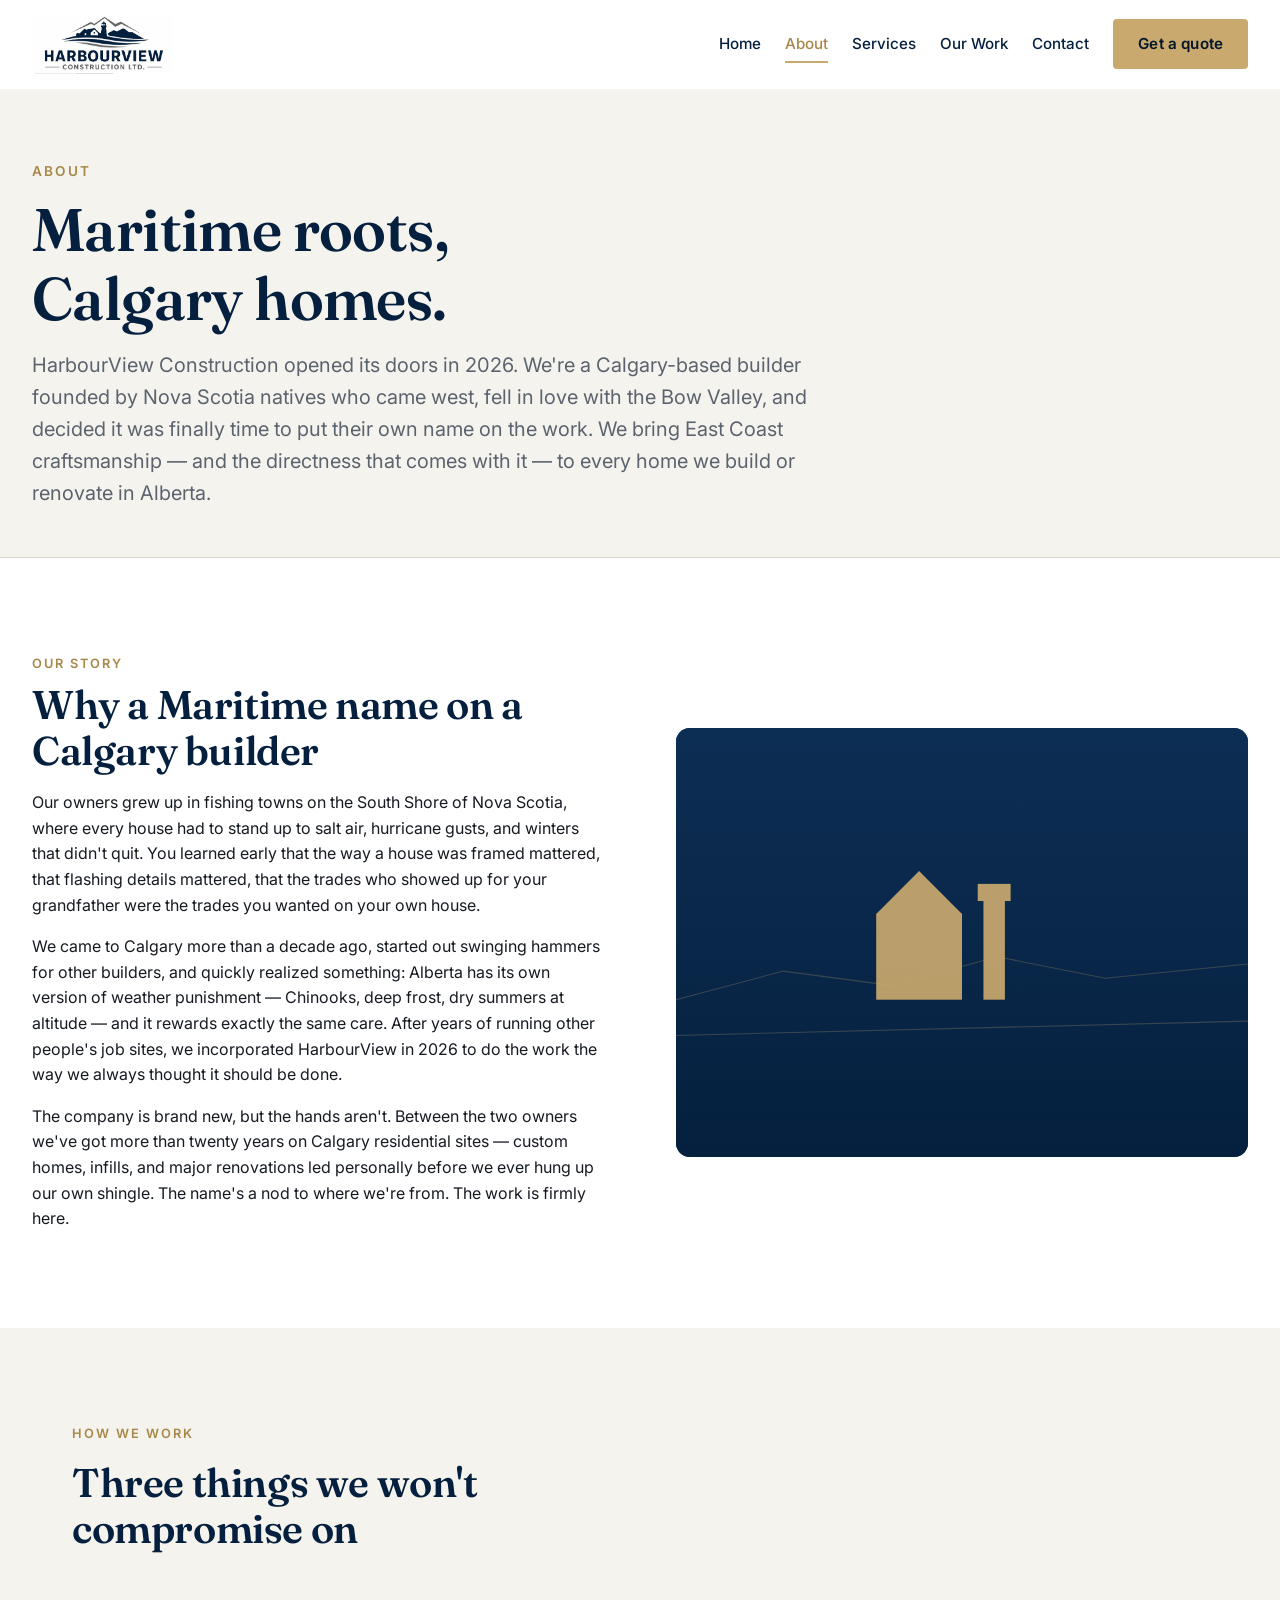
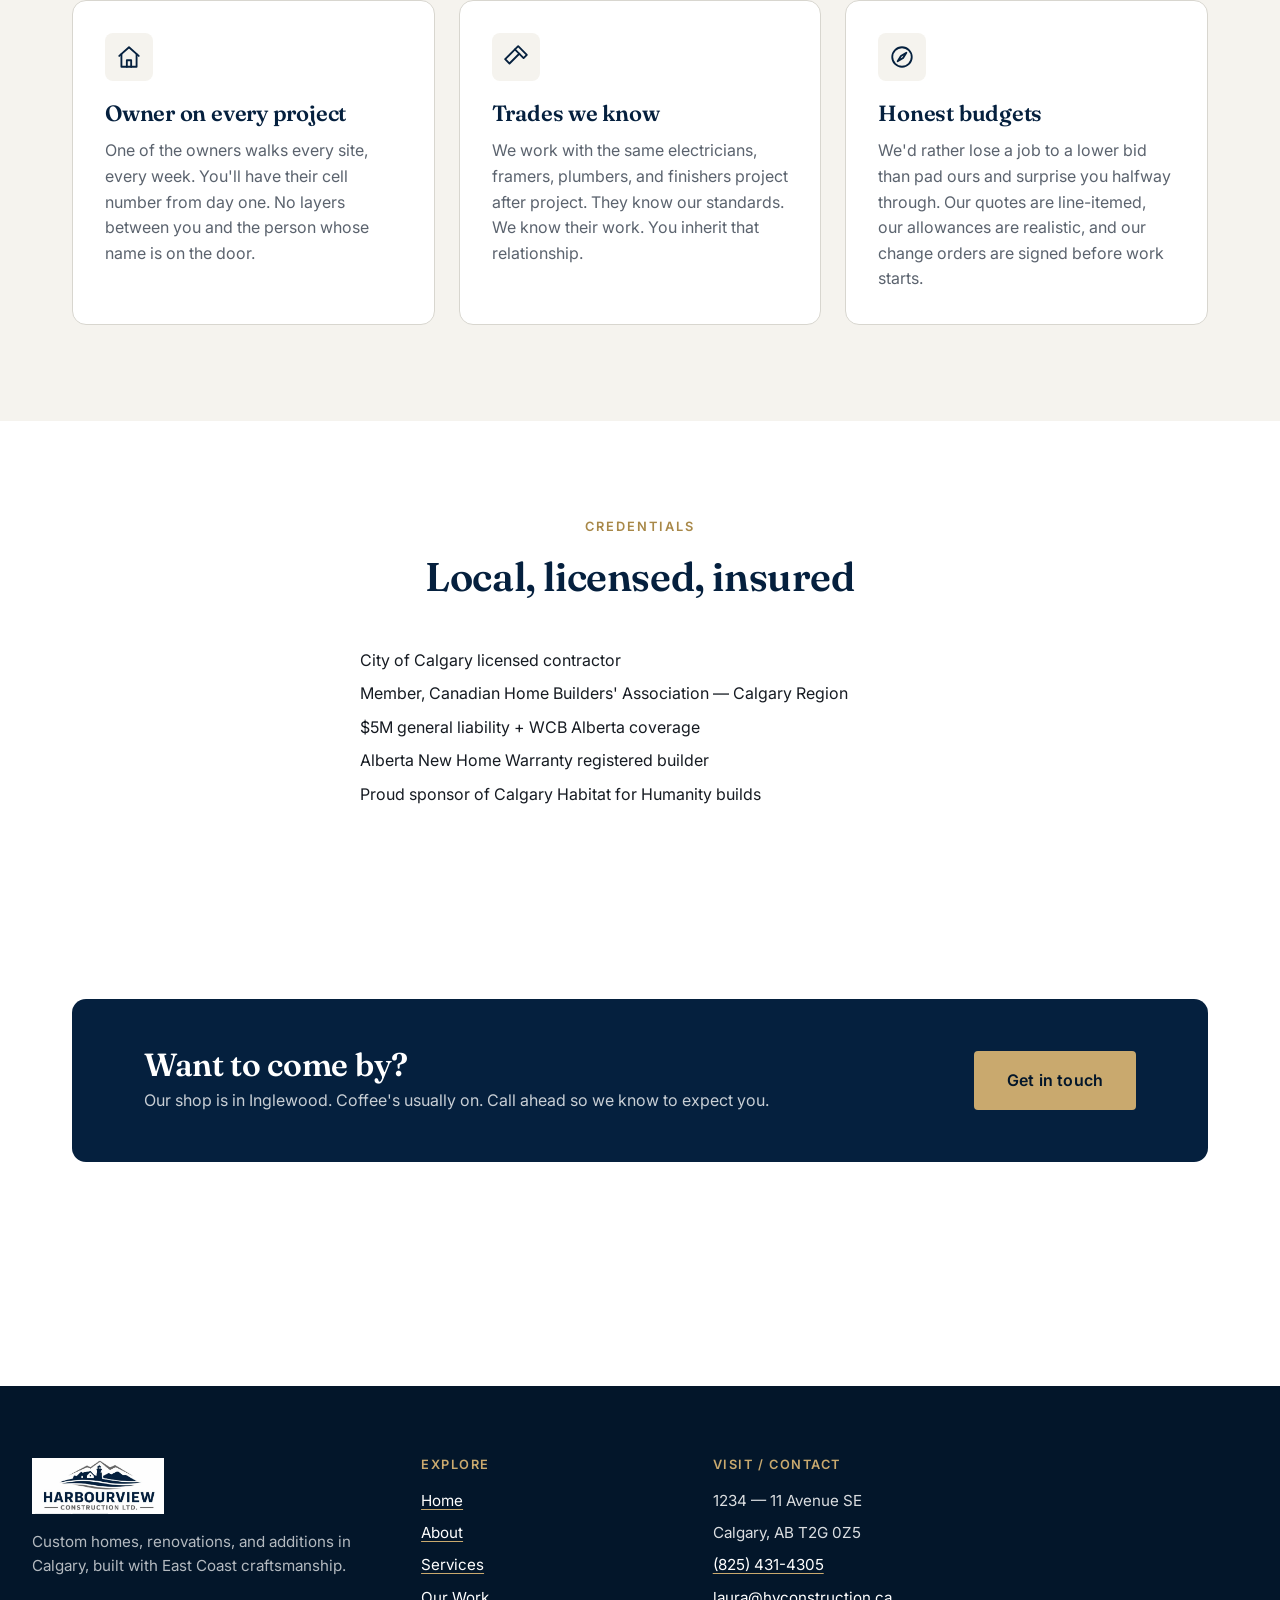
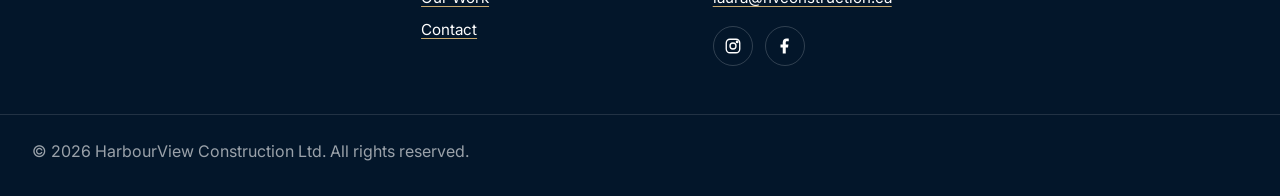
==== about/index.html @ de87aced "url fixes" ====
<!doctype html><html lang="en"><head><meta charset="UTF-8"><meta name="viewport" content="width=device-width,initial-scale=1"><title>About · HarbourView Construction</title><meta name="description" content="HarbourView Construction is a Calgary-based home builder founded by Nova Scotia natives. Maritime craftsmanship brought to Alberta homes."><meta name="theme-color" content="#05203e"><link rel="canonical" href="https://hvconstruction.ca/about/"><meta property="og:site_name" content="HarbourView Construction"><meta property="og:type" content="website"><meta property="og:title" content="About"><meta property="og:description" content="HarbourView Construction is a Calgary-based home builder founded by Nova Scotia natives. Maritime craftsmanship brought to Alberta homes."><meta property="og:url" content="https://hvconstruction.ca/about/"><meta property="og:image" content="https://hvconstruction.ca/assets/img/logo/logo.png"><meta property="og:locale" content="en_CA"><meta name="twitter:card" content="summary_large_image"><meta name="twitter:title" content="About"><meta name="twitter:description" content="HarbourView Construction is a Calgary-based home builder founded by Nova Scotia natives. Maritime craftsmanship brought to Alberta homes."><meta name="twitter:image" content="https://hvconstruction.ca/assets/img/logo/logo.png"><link rel="icon" type="image/png" href="../assets/img/logo/logo.png"><link rel="apple-touch-icon" href="../assets/img/logo/logo.png"><link rel="preconnect" href="https://fonts.googleapis.com"><link rel="preconnect" href="https://fonts.gstatic.com" crossorigin><link rel="preload" as="style" href="https://fonts.googleapis.com/css2?family=Fraunces:opsz,wght@9..144,400;9..144,500;9..144,600&family=Inter:wght@400;500;600;700&display=swap"><link rel="stylesheet" href="https://fonts.googleapis.com/css2?family=Fraunces:opsz,wght@9..144,400;9..144,500;9..144,600&family=Inter:wght@400;500;600;700&display=swap" media="print" onload='this.media="all"'><noscript><link rel="stylesheet" href="https://fonts.googleapis.com/css2?family=Fraunces:opsz,wght@9..144,400;9..144,500;9..144,600&family=Inter:wght@400;500;600;700&display=swap"></noscript><link rel="stylesheet" href="../assets/css/main.css"><script type="application/ld+json">{
    "@context": "https://schema.org",
    "@type": "GeneralContractor",
    "name": "HarbourView Construction Ltd.",
    "alternateName": "HarbourView Construction",
    "url": "https://hvconstruction.ca",
    "logo": "https://hvconstruction.ca/assets/img/logo/logo.png",
    "image": "https://hvconstruction.ca/assets/img/logo/logo.png",
    "description": "HarbourView Construction is a Calgary-based home builder and renovator, founded in 2026 by Nova Scotia natives with two decades on Alberta job sites. We bring Maritime craftsmanship and old-fashioned accountability to every project across Calgary and the surrounding area.",
    "telephone": "+18254314305",
    "email": "laura@hvconstruction.ca",
    "address": {
      "@type": "PostalAddress",
      "streetAddress": "1234 — 11 Avenue SE",
      "addressLocality": "Calgary",
      "addressRegion": "AB",
      "postalCode": "T2G 0Z5",
      "addressCountry": "CA"
    },
    "geo": {
      "@type": "GeoCoordinates",
      "latitude": 51.0398,
      "longitude": -114.0419
    },
    "areaServed": [{"@type": "City", "name": "Calgary"},{"@type": "City", "name": "Airdrie"},{"@type": "City", "name": "Cochrane"},{"@type": "City", "name": "Okotoks"},{"@type": "City", "name": "Chestermere"},{"@type": "City", "name": "Strathmore"},{"@type": "City", "name": "Foothills County"},{"@type": "City", "name": "Rocky View County"}],
    "openingHoursSpecification": [
      {"@type":"OpeningHoursSpecification","dayOfWeek":["Monday","Tuesday","Wednesday","Thursday","Friday"],"opens":"07:30","closes":"17:00"},
      {"@type":"OpeningHoursSpecification","dayOfWeek":"Saturday","opens":"09:00","closes":"14:00"}
    ],
    "sameAs": ["https://www.instagram.com/harbourviewyyc","https://www.facebook.com/harbourviewyyc"]
  }</script></head><body><a href="#main" class="skip-link">Skip to main content</a><header class="site-header" data-site-header><div class="site-header__inner"><a href="../index.html" class="brand" aria-label="HarbourView Construction home"><img src="../assets/img/logo/logo.png" alt="HarbourView Construction" class="brand__logo" width="922" height="393" decoding="async"></a><nav class="nav" aria-label="Primary"><ul class="nav__list"><li><a href="../index.html" class="nav__link">Home</a></li><li><a href="../about/index.html" class="nav__link is-active">About</a></li><li><a href="../services/index.html" class="nav__link">Services</a></li><li><a href="../our-work/index.html" class="nav__link">Our Work</a></li><li><a href="../contact/index.html" class="nav__link">Contact</a></li></ul><a href="../contact/index.html" class="btn btn--accent nav__cta">Get a quote</a></nav><button class="nav-toggle" type="button" aria-controls="mobile-nav" aria-expanded="false" aria-label="Open menu" data-nav-toggle><svg class="nav-toggle__open" viewBox="0 0 24 24" fill="none" stroke="currentColor" stroke-width="2" aria-hidden="true"><line x1="4" y1="7" x2="20" y2="7"/><line x1="4" y1="12" x2="20" y2="12"/><line x1="4" y1="17" x2="20" y2="17"/></svg> <svg class="nav-toggle__close" viewBox="0 0 24 24" fill="none" stroke="currentColor" stroke-width="2" aria-hidden="true"><line x1="6" y1="6" x2="18" y2="18"/><line x1="6" y1="18" x2="18" y2="6"/></svg></button></div></header><div id="mobile-nav" class="mobile-nav" aria-hidden="true" data-mobile-nav><div class="mobile-nav__header"><a href="../index.html" class="brand" aria-label="HarbourView Construction home"><img src="../assets/img/logo/logo.png" alt="HarbourView Construction" class="brand__logo"> </a><button class="mobile-nav__close" type="button" aria-label="Close menu" data-nav-close><svg viewBox="0 0 24 24" fill="none" stroke="currentColor" stroke-width="2" aria-hidden="true" style="width:22px;height:22px"><line x1="6" y1="6" x2="18" y2="18"/><line x1="6" y1="18" x2="18" y2="6"/></svg></button></div><ul class="mobile-nav__list"><li><a href="../index.html" class="mobile-nav__link">Home</a></li><li><a href="../about/index.html" class="mobile-nav__link is-active">About</a></li><li><a href="../services/index.html" class="mobile-nav__link">Services</a></li><li><a href="../our-work/index.html" class="mobile-nav__link">Our Work</a></li><li><a href="../contact/index.html" class="mobile-nav__link">Contact</a></li></ul><div class="mobile-nav__contact"><p style="margin-bottom:.5rem">Calgary, Alberta</p><p><a href="tel:+18254314305">(825) 431-4305</a></p><p><a href="mailto:laura@hvconstruction.ca">laura@hvconstruction.ca</a></p></div></div><main id="main"><section class="page-hero"><div class="page-hero__inner"><p class="page-hero__eyebrow">About</p><h1 class="page-hero__title">Maritime roots,<br>Calgary homes.</h1><p class="page-hero__lead lead">HarbourView Construction opened its doors in 2026. We're a Calgary-based builder founded by Nova Scotia natives who came west, fell in love with the Bow Valley, and decided it was finally time to put their own name on the work. We bring East Coast craftsmanship — and the directness that comes with it — to every home we build or renovate in Alberta.</p></div></section><section class="section"><div class="container container--wide"><div class="two-col"><div><p class="section-header__eyebrow" style="margin-bottom:.5rem">Our story</p><h2>Why a Maritime name on a Calgary builder</h2><p>Our owners grew up in fishing towns on the South Shore of Nova Scotia, where every house had to stand up to salt air, hurricane gusts, and winters that didn't quit. You learned early that the way a house was framed mattered, that flashing details mattered, that the trades who showed up for your grandfather were the trades you wanted on your own house.</p><p>We came to Calgary more than a decade ago, started out swinging hammers for other builders, and quickly realized something: Alberta has its own version of weather punishment — Chinooks, deep frost, dry summers at altitude — and it rewards exactly the same care. After years of running other people's job sites, we incorporated HarbourView in 2026 to do the work the way we always thought it should be done.</p><p>The company is brand new, but the hands aren't. Between the two owners we've got more than twenty years on Calgary residential sites — custom homes, infills, and major renovations led personally before we ever hung up our own shingle. The name's a nod to where we're from. The work is firmly here.</p></div><div class="two-col__media" aria-hidden="true"><svg viewBox="0 0 800 600" xmlns="http://www.w3.org/2000/svg" preserveAspectRatio="xMidYMid slice" style="width:100%;height:100%"><defs><linearGradient id="aboutGrad" x1="0" y1="0" x2="0" y2="1"><stop offset="0%" stop-color="#0d2e54"/><stop offset="100%" stop-color="#05203e"/></linearGradient></defs><rect width="800" height="600" fill="url(#aboutGrad)"/><g opacity="0.25" stroke="#c9a96e" fill="none" stroke-width="1.5"><path d="M0 380 L150 340 L300 360 L450 320 L600 350 L800 330"/><path d="M0 430 L800 410"/></g><g fill="#c9a96e" opacity="0.92"><rect x="280" y="260" width="120" height="120"/><polygon points="280,260 340,200 400,260"/><rect x="430" y="240" width="30" height="140"/><rect x="422" y="218" width="46" height="24"/></g></svg></div></div></div></section><section class="section section--sand"><div class="container"><header class="section-header"><p class="section-header__eyebrow">How we work</p><h2 class="section-header__title">Three things we won't compromise on</h2></header><div class="card-grid"><article class="service-tile"><div class="service-tile__icon"><svg viewBox="0 0 24 24" fill="none" stroke="currentColor" stroke-width="1.7" stroke-linecap="round" stroke-linejoin="round" aria-hidden="true"><path d="M3 11l9-8 9 8"/><path d="M5 9.5V21h14V9.5"/><path d="M10 21v-6h4v6"/></svg></div><h3 class="service-tile__title">Owner on every project</h3><p class="service-tile__summary">One of the owners walks every site, every week. You'll have their cell number from day one. No layers between you and the person whose name is on the door.</p></article><article class="service-tile"><div class="service-tile__icon"><svg viewBox="0 0 24 24" fill="none" stroke="currentColor" stroke-width="1.7" stroke-linecap="round" stroke-linejoin="round" aria-hidden="true"><path d="M14 2l8 8-3 3-8-8z"/><path d="M11 5l-9 9 4 4 9-9"/></svg></div><h3 class="service-tile__title">Trades we know</h3><p class="service-tile__summary">We work with the same electricians, framers, plumbers, and finishers project after project. They know our standards. We know their work. You inherit that relationship.</p></article><article class="service-tile"><div class="service-tile__icon"><svg viewBox="0 0 24 24" fill="none" stroke="currentColor" stroke-width="1.7" stroke-linecap="round" stroke-linejoin="round" aria-hidden="true"><circle cx="12" cy="12" r="9"/><polygon points="16,8 13,13 8,16 11,11"/></svg></div><h3 class="service-tile__title">Honest budgets</h3><p class="service-tile__summary">We'd rather lose a job to a lower bid than pad ours and surprise you halfway through. Our quotes are line-itemed, our allowances are realistic, and our change orders are signed before work starts.</p></article></div></div></section><section class="section"><div class="container container--narrow"><header class="section-header section-header--center"><p class="section-header__eyebrow">Credentials</p><h2 class="section-header__title">Local, licensed, insured</h2></header><ul class="footer-col__list" style="max-width:56ch;margin-inline:auto"><li>City of Calgary licensed contractor</li><li>Member, Canadian Home Builders' Association — Calgary Region</li><li>$5M general liability + WCB Alberta coverage</li><li>Alberta New Home Warranty registered builder</li><li>Proud sponsor of Calgary Habitat for Humanity builds</li></ul></div></section><section class="section"><div class="container"><div class="cta-strip"><div><h2>Want to come by?</h2><p>Our shop is in Inglewood. Coffee's usually on. Call ahead so we know to expect you.</p></div><a href="../contact/index.html" class="btn btn--accent btn--lg">Get in touch</a></div></div></section></main><footer class="site-footer" role="contentinfo"><div class="footer-grid"><div class="footer-col footer-brand"><img src="../assets/img/logo/logo.png" alt="HarbourView Construction" class="footer-brand__logo" width="132" height="56" loading="lazy"><p>Custom homes, renovations, and additions in Calgary, built with East Coast craftsmanship.</p></div><div class="footer-col"><h2 class="footer-col__title">Explore</h2><ul class="footer-col__list"><li><a href="../index.html">Home</a></li><li><a href="../about/index.html">About</a></li><li><a href="../services/index.html">Services</a></li><li><a href="../our-work/index.html">Our Work</a></li><li><a href="../contact/index.html">Contact</a></li></ul></div><div class="footer-col"><h2 class="footer-col__title">Visit / Contact</h2><ul class="footer-col__list"><li>1234 — 11 Avenue SE</li><li>Calgary, AB T2G 0Z5</li><li><a href="tel:+18254314305">(825) 431-4305</a></li><li><a href="mailto:laura@hvconstruction.ca">laura@hvconstruction.ca</a></li></ul><ul class="social-links" style="margin-top:1rem" aria-label="Social media"><li><a href="https://www.instagram.com/harbourviewyyc" aria-label="Instagram" rel="noopener" target="_blank"><svg viewBox="0 0 24 24" fill="none" stroke="currentColor" stroke-width="1.8" aria-hidden="true"><rect x="3" y="3" width="18" height="18" rx="5"/><circle cx="12" cy="12" r="4"/><circle cx="17.5" cy="6.5" r="1" fill="currentColor"/></svg></a></li><li><a href="https://www.facebook.com/harbourviewyyc" aria-label="Facebook" rel="noopener" target="_blank"><svg viewBox="0 0 24 24" fill="currentColor" aria-hidden="true"><path d="M13 22v-8h3l.5-4H13V7.5c0-1.1.4-1.7 1.7-1.7H17V2.2c-.4-.1-1.6-.2-3-.2-3 0-5 1.8-5 5.2V10H6v4h3v8h4z"/></svg></a></li></ul></div></div><div class="footer-meta"><p>© 2026 HarbourView Construction Ltd. All rights reserved.</p></div></footer><script src="../assets/js/site.js" defer="defer"></script></body></html>
---- assets/css/main.css ----
﻿*,*::before,*::after{box-sizing:border-box}*{margin:0}html{text-size-adjust:100%;-webkit-font-smoothing:antialiased;scroll-behavior:smooth}@media(prefers-reduced-motion: reduce){html{scroll-behavior:auto}}body{min-height:100vh;line-height:1.6;font-family:"Inter",-apple-system,BlinkMacSystemFont,"Segoe UI",Roboto,sans-serif;font-weight:400;font-size:1rem;color:#161b22;background:#fff;text-rendering:optimizeLegibility}img,picture,video,canvas,svg{display:block;max-width:100%;height:auto}input,button,textarea,select{font:inherit;color:inherit}p,h1,h2,h3,h4,h5,h6{overflow-wrap:break-word}#root,#__next{isolation:isolate}h1,h2,h3,h4{font-family:"Fraunces","Playfair Display",Georgia,serif;font-weight:600;line-height:1.15;letter-spacing:-0.01em;color:#05203e}h1{font-size:clamp(2rem,24px + 2.5vw,3.5rem)}h2{font-size:clamp(1.625rem,21.3333333333px + 1.4583333333vw,2.5rem)}h3{font-size:clamp(1.25rem,18px + 0.625vw,1.625rem)}h4{font-size:clamp(1.125rem,17.3333333333px + 0.2083333333vw,1.25rem);font-family:"Inter",-apple-system,BlinkMacSystemFont,"Segoe UI",Roboto,sans-serif;font-weight:600}p{font-size:1rem}.lead{font-size:clamp(1.0625rem,16px + 0.3125vw,1.25rem);color:#5b636e}a{color:#05203e;text-decoration:underline;text-decoration-color:#c9a96e;text-underline-offset:3px;text-decoration-thickness:1px;transition:color 150ms cubic-bezier(0.16, 1, 0.3, 1)}a:hover{color:#a88848}a:focus-visible{outline:2px solid #c9a96e;outline-offset:2px;border-radius:2px}::selection{background:#c9a96e;color:#03162a}.skip-link{position:absolute;top:-40px;left:1rem;background:rgba(0,0,0,0);color:#fff;padding:.5rem 1rem;text-decoration:none;border-radius:4px;z-index:1100;transition:top 150ms cubic-bezier(0.16, 1, 0.3, 1)}.skip-link:focus{top:.5rem}.site-header{position:sticky;top:0;z-index:100;background:hsla(0,0%,100%,.92);backdrop-filter:saturate(140%) blur(8px);-webkit-backdrop-filter:saturate(140%) blur(8px);border-bottom:1px solid rgba(0,0,0,0);transition:border-color 240ms cubic-bezier(0.16, 1, 0.3, 1),box-shadow 240ms cubic-bezier(0.16, 1, 0.3, 1)}.site-header.is-scrolled{border-bottom-color:#d8d6cf;box-shadow:0 1px 2px rgba(0,0,0,.06),0 1px 3px rgba(0,0,0,.04)}.site-header__inner{width:100%;max-width:1440px;margin-inline:auto;padding-inline:1rem}@media(min-width: 768px){.site-header__inner{padding-inline:1.5rem}}@media(min-width: 1024px){.site-header__inner{padding-inline:2rem}}.site-header__inner{display:flex;align-items:center;justify-content:space-between;gap:1.5rem;min-height:72px;padding-block:.75rem}@media(min-width: 768px){.site-header__inner{min-height:88px}}.brand{display:inline-flex;align-items:center;text-decoration:none;color:#05203e}.brand__logo{height:48px;width:auto}@media(min-width: 768px){.brand__logo{height:60px}}.brand:hover{color:#05203e}.brand:focus-visible{outline:2px solid #c9a96e;outline-offset:2px;border-radius:4px}.nav{display:contents}@media(min-width: 1024px){.nav{display:inline-flex;align-items:center;gap:1.5rem}}.nav__list{display:none;list-style:none;padding:0;margin:0;gap:1.5rem}@media(min-width: 1024px){.nav__list{display:flex}}.nav__link{position:relative;font-size:.95rem;font-weight:500;color:#05203e;text-decoration:none;padding-block:.5rem;transition:color 150ms cubic-bezier(0.16, 1, 0.3, 1)}.nav__link::after{content:"";position:absolute;left:0;right:0;bottom:-2px;height:2px;background:#c9a96e;transform:scaleX(0);transform-origin:left;transition:transform 240ms cubic-bezier(0.16, 1, 0.3, 1)}.nav__link:hover,.nav__link.is-active{color:#a88848}.nav__link:hover::after,.nav__link.is-active::after{transform:scaleX(1)}.nav__cta{display:none}@media(min-width: 1024px){.nav__cta{display:inline-flex}}.nav-toggle{display:inline-flex;align-items:center;justify-content:center;width:44px;height:44px;background:rgba(0,0,0,0);border:1px solid #d8d6cf;border-radius:4px;cursor:pointer;color:#05203e}.nav-toggle:focus-visible{outline:2px solid #c9a96e;outline-offset:2px}@media(min-width: 1024px){.nav-toggle{display:none}}.nav-toggle svg{width:22px;height:22px}.nav-toggle__open{display:block}.nav-toggle__close{display:none}.nav-toggle[aria-expanded=true] .nav-toggle__open{display:none}.nav-toggle[aria-expanded=true] .nav-toggle__close{display:block}.mobile-nav{position:fixed;inset:0;z-index:500;background:#05203e;color:#fff;padding:3rem 1.5rem 2rem;display:flex;flex-direction:column;gap:2rem;transform:translateX(100%);transition:transform 240ms cubic-bezier(0.7, 0, 0.3, 1);overflow-y:auto}.mobile-nav.is-open{transform:translateX(0)}@media(min-width: 1024px){.mobile-nav{display:none}}.mobile-nav__header{display:flex;justify-content:space-between;align-items:center}.mobile-nav__close{background:rgba(0,0,0,0);border:1px solid hsla(0,0%,100%,.3);color:#fff;width:44px;height:44px;border-radius:4px;cursor:pointer;display:inline-flex;align-items:center;justify-content:center}.mobile-nav__close:focus-visible{outline:2px solid #c9a96e;outline-offset:2px}.mobile-nav__list{list-style:none;padding:0;margin:0;display:flex;flex-direction:column;gap:1rem}.mobile-nav__link{display:block;font-family:"Fraunces","Playfair Display",Georgia,serif;font-size:1.75rem;font-weight:600;color:#fff;text-decoration:none;padding-block:.5rem;border-bottom:1px solid hsla(0,0%,100%,.12)}.mobile-nav__link:hover,.mobile-nav__link.is-active{color:#c9a96e}.mobile-nav__link:focus-visible{outline:2px solid #c9a96e;outline-offset:2px;border-radius:4px}.mobile-nav__contact{margin-top:auto;padding-top:1.5rem;border-top:1px solid hsla(0,0%,100%,.16);color:hsla(0,0%,100%,.85);font-size:.95rem}.mobile-nav__contact a{color:#fff}body.is-nav-open{overflow:hidden}.site-footer{background:#03162a;color:hsla(0,0%,100%,.86);padding-block:4.5rem 2rem;margin-top:8rem}.site-footer a{color:#fff;text-decoration-color:#c9a96e}.site-footer a:hover{color:#c9a96e}.footer-grid{width:100%;max-width:1440px;margin-inline:auto;padding-inline:1rem}@media(min-width: 768px){.footer-grid{padding-inline:1.5rem}}@media(min-width: 1024px){.footer-grid{padding-inline:2rem}}.footer-grid{display:grid;gap:3rem}@media(min-width: 768px){.footer-grid{grid-template-columns:1.4fr 1fr 1fr 1fr}}.footer-col__title{font-family:"Inter",-apple-system,BlinkMacSystemFont,"Segoe UI",Roboto,sans-serif;font-size:.8rem;font-weight:600;text-transform:uppercase;letter-spacing:.12em;color:#c9a96e;margin-bottom:1rem}.footer-col__list{list-style:none;padding:0;margin:0;display:flex;flex-direction:column;gap:.5rem}.footer-col p,.footer-col li{font-size:.95rem}.footer-brand__logo{height:56px;margin-bottom:1rem}.footer-brand p{color:hsla(0,0%,100%,.7);max-width:32ch}.footer-meta{width:100%;max-width:1440px;margin-inline:auto;padding-inline:1rem}@media(min-width: 768px){.footer-meta{padding-inline:1.5rem}}@media(min-width: 1024px){.footer-meta{padding-inline:2rem}}.footer-meta{margin-top:3rem;padding-top:1.5rem;border-top:1px solid hsla(0,0%,100%,.12);display:flex;flex-direction:column;gap:.75rem;font-size:.85rem;color:hsla(0,0%,100%,.6)}@media(min-width: 768px){.footer-meta{flex-direction:row;justify-content:space-between}}.social-links{display:flex;gap:.75rem;list-style:none;padding:0;margin:0}.social-links a{display:inline-flex;align-items:center;justify-content:center;width:40px;height:40px;border:1px solid hsla(0,0%,100%,.18);border-radius:50%;text-decoration:none;transition:all 150ms cubic-bezier(0.16, 1, 0.3, 1)}.social-links a:hover{background:#c9a96e;border-color:#c9a96e;color:#03162a}.social-links svg{width:18px;height:18px}.btn{display:inline-flex;align-items:center;justify-content:center;gap:.5rem;padding:.75rem 1.5rem;font-family:"Inter",-apple-system,BlinkMacSystemFont,"Segoe UI",Roboto,sans-serif;font-size:.95rem;font-weight:600;letter-spacing:.01em;text-decoration:none;border:1px solid rgba(0,0,0,0);border-radius:4px;cursor:pointer;transition:all 150ms cubic-bezier(0.16, 1, 0.3, 1);white-space:nowrap}.btn:focus-visible{outline:2px solid #c9a96e;outline-offset:2px}.btn--primary{background:#05203e;color:#fff}.btn--primary:hover{background:#0d2e54;color:#fff}.btn--accent{background:#c9a96e;color:#03162a}.btn--accent:hover{background:#a88848;color:#fff}.btn--outline{background:rgba(0,0,0,0);color:#05203e;border-color:#05203e}.btn--outline:hover{background:#05203e;color:#fff}.btn--ghost{background:rgba(0,0,0,0);color:#05203e}.btn--ghost:hover{color:#a88848}.btn--lg{padding:1rem 2rem;font-size:1rem}.btn svg{width:16px;height:16px;transition:transform 150ms cubic-bezier(0.16, 1, 0.3, 1)}.btn:hover svg.icon-arrow{transform:translateX(2px)}.section{padding-block:4.5rem}@media(min-width: 768px){.section{padding-block:6rem}}.section--tight{padding-block:3rem}.section--sand{background:#f5f3ee}.section--navy{background:#05203e;color:hsla(0,0%,100%,.92)}.section--navy h1,.section--navy h2,.section--navy h3,.section--navy h4{color:#fff}.section--navy a{color:#fff;text-decoration-color:#c9a96e}.section--navy a:hover{color:#c9a96e}.container{width:100%;max-width:1200px;margin-inline:auto;padding-inline:1rem}@media(min-width: 768px){.container{padding-inline:1.5rem}}@media(min-width: 1024px){.container{padding-inline:2rem}}.container--wide{width:100%;max-width:1440px;margin-inline:auto;padding-inline:1rem}@media(min-width: 768px){.container--wide{padding-inline:1.5rem}}@media(min-width: 1024px){.container--wide{padding-inline:2rem}}.container--narrow{width:100%;max-width:760px;margin-inline:auto;padding-inline:1rem}@media(min-width: 768px){.container--narrow{padding-inline:1.5rem}}@media(min-width: 1024px){.container--narrow{padding-inline:2rem}}.section-header{display:flex;flex-direction:column;gap:1rem;max-width:64ch;margin-bottom:3rem}.section-header__eyebrow{font-family:"Inter",-apple-system,BlinkMacSystemFont,"Segoe UI",Roboto,sans-serif;font-size:.8rem;font-weight:600;text-transform:uppercase;letter-spacing:.16em;color:#a88848}.section-header__title{margin:0}.section-header__lead{color:#5b636e}.section-header--center{margin-inline:auto;text-align:center;align-items:center}.card{display:flex;flex-direction:column;background:#fff;border:1px solid #d8d6cf;border-radius:14px;overflow:hidden;transition:transform 240ms cubic-bezier(0.16, 1, 0.3, 1),box-shadow 240ms cubic-bezier(0.16, 1, 0.3, 1),border-color 240ms cubic-bezier(0.16, 1, 0.3, 1)}.card:hover{transform:translateY(-2px);box-shadow:0 4px 12px rgba(0,0,0,.08),0 2px 4px rgba(0,0,0,.04);border-color:#c9a96e}.card__media{aspect-ratio:4/3;background:#ebe7dd;overflow:hidden}.card__media img,.card__media svg{width:100%;height:100%;object-fit:cover}.card__body{padding:1.5rem;display:flex;flex-direction:column;gap:.5rem;flex:1}.card__eyebrow{font-size:.75rem;text-transform:uppercase;letter-spacing:.14em;color:#a88848;font-weight:600}.card__title{font-family:"Fraunces","Playfair Display",Georgia,serif;font-size:1.25rem;margin:0}.card__meta{color:#5b636e;font-size:.875rem}.card__summary{color:#5b636e;font-size:.95rem;margin-top:.5rem}.card__cta{margin-top:auto;padding-top:1rem;font-weight:600;color:#05203e;text-decoration:none;display:inline-flex;align-items:center;gap:.25rem}.card__cta::after{content:"→";transition:transform 150ms cubic-bezier(0.16, 1, 0.3, 1)}.card:hover .card__cta::after{transform:translateX(3px)}.card-grid{display:grid;gap:1.5rem;grid-template-columns:1fr}@media(min-width: 768px){.card-grid{grid-template-columns:repeat(2, 1fr)}}@media(min-width: 1024px){.card-grid{grid-template-columns:repeat(3, 1fr)}}.service-tile{background:#fff;border:1px solid #d8d6cf;border-radius:14px;padding:2rem;display:flex;flex-direction:column;gap:.75rem;transition:border-color 240ms cubic-bezier(0.16, 1, 0.3, 1),transform 240ms cubic-bezier(0.16, 1, 0.3, 1)}.service-tile:hover{border-color:#c9a96e;transform:translateY(-2px)}.service-tile__icon{width:48px;height:48px;display:inline-flex;align-items:center;justify-content:center;background:#f5f3ee;color:#05203e;border-radius:8px;margin-bottom:.5rem}.service-tile__icon svg{width:26px;height:26px}.service-tile__title{font-family:"Fraunces","Playfair Display",Georgia,serif;font-size:1.375rem}.service-tile__summary{color:#5b636e}.service-tile__list{list-style:none;padding:0;margin-top:.75rem;display:flex;flex-direction:column;gap:.25rem;font-size:.95rem}.service-tile__list li{padding-left:1rem;position:relative}.service-tile__list li::before{content:"";position:absolute;left:0;top:.6em;width:6px;height:6px;background:#c9a96e;border-radius:50%}.quote__text{font-family:"Fraunces","Playfair Display",Georgia,serif;font-size:clamp(1.125rem,16px + 0.625vw,1.5rem);line-height:1.4;color:#05203e}.quote__author{margin-top:1rem;font-size:.9rem;color:#5b636e}.quote__author strong{color:#05203e;font-weight:600}.filters{display:flex;flex-wrap:wrap;gap:.5rem;margin-bottom:2rem}.filter-chip{background:rgba(0,0,0,0);border:1px solid #d8d6cf;color:#05203e;padding:.25rem 1rem;border-radius:999px;font-size:.9rem;font-weight:500;cursor:pointer;transition:all 150ms cubic-bezier(0.16, 1, 0.3, 1)}.filter-chip:hover{border-color:#05203e}.filter-chip.is-active{background:#05203e;color:#fff;border-color:#05203e}.filter-chip:focus-visible{outline:2px solid #c9a96e;outline-offset:2px}.form{display:grid;gap:1rem;max-width:640px}.field{display:flex;flex-direction:column;gap:.25rem}.field__label{font-size:.875rem;font-weight:600;color:#05203e}.field__hint{font-size:.8rem;color:#5b636e}.field__input,.field__textarea,.field__select{padding:.75rem 1rem;border:1px solid #d8d6cf;border-radius:4px;background:#fff;transition:border-color 150ms cubic-bezier(0.16, 1, 0.3, 1),box-shadow 150ms cubic-bezier(0.16, 1, 0.3, 1)}.field__input:focus,.field__textarea:focus,.field__select:focus{outline:none;border-color:#05203e;box-shadow:0 0 0 3px rgba(201,169,110,.35)}.field__textarea{resize:vertical;min-height:120px}.form-row{display:grid;gap:1rem}@media(min-width: 768px){.form-row{grid-template-columns:1fr 1fr}}.hero{position:relative;padding-block:4.5rem 6rem;background:linear-gradient(180deg, #f5f3ee 0%, #ffffff 100%);overflow:hidden}@media(min-width: 768px){.hero{padding-block:6rem 8rem}}.hero__inner{width:100%;max-width:1440px;margin-inline:auto;padding-inline:1rem}@media(min-width: 768px){.hero__inner{padding-inline:1.5rem}}@media(min-width: 1024px){.hero__inner{padding-inline:2rem}}.hero__inner{display:grid;gap:3rem;align-items:center}@media(min-width: 1024px){.hero__inner{grid-template-columns:1.1fr 1fr;gap:4.5rem}}.hero__eyebrow{font-size:.85rem;font-weight:600;text-transform:uppercase;letter-spacing:.16em;color:#a88848;margin-bottom:.75rem}.hero__title{font-size:clamp(2.25rem,25.3333333333px + 3.3333333333vw,4.25rem);line-height:1.05;letter-spacing:-0.02em}.hero__title em{font-style:italic;color:#a88848;font-weight:400}.hero__lead{margin-top:1rem;max-width:52ch}.hero__actions{display:flex;flex-wrap:wrap;gap:.75rem;margin-top:1.5rem}.hero__media{border-radius:14px;overflow:hidden;aspect-ratio:4/5;background:#0d2e54;box-shadow:0 12px 32px rgba(0,0,0,.1),0 4px 8px rgba(0,0,0,.06)}@media(min-width: 1024px){.hero__media{aspect-ratio:4/5}}.stats{display:grid;gap:1.5rem;grid-template-columns:repeat(2, 1fr)}@media(min-width: 768px){.stats{grid-template-columns:repeat(4, 1fr)}}.stats__item{text-align:center;padding:1rem}.stats__value{font-family:"Fraunces","Playfair Display",Georgia,serif;font-size:clamp(2rem,26.6666666667px + 1.6666666667vw,3rem);font-weight:600;color:#05203e;line-height:1}.stats__label{margin-top:.25rem;font-size:.85rem;text-transform:uppercase;letter-spacing:.12em;color:#5b636e}.cta-strip{background:#05203e;color:#fff;border-radius:14px;padding:3rem;display:flex;flex-direction:column;gap:1rem}@media(min-width: 768px){.cta-strip{flex-direction:row;align-items:center;justify-content:space-between;padding:3rem 4.5rem}}.cta-strip h2{color:#fff;font-size:clamp(1.5rem,21.3333333333px + 0.8333333333vw,2rem);margin:0}.cta-strip p{color:hsla(0,0%,100%,.78);margin-top:.25rem}.page-hero{background:#f5f3ee;padding-block:4.5rem 3rem;border-bottom:1px solid #d8d6cf}.page-hero__inner{width:100%;max-width:1440px;margin-inline:auto;padding-inline:1rem}@media(min-width: 768px){.page-hero__inner{padding-inline:1.5rem}}@media(min-width: 1024px){.page-hero__inner{padding-inline:2rem}}.page-hero__eyebrow{font-size:.85rem;font-weight:600;text-transform:uppercase;letter-spacing:.16em;color:#a88848;margin-bottom:.75rem}.page-hero__title{font-size:clamp(2.25rem,28px + 2.5vw,3.75rem);margin:0}.page-hero__lead{margin-top:1rem;max-width:60ch}.two-col{display:grid;gap:3rem}@media(min-width: 768px){.two-col{grid-template-columns:1fr 1fr;gap:4.5rem;align-items:center}}.two-col__media{border-radius:14px;overflow:hidden;aspect-ratio:4/3;background:#0d2e54}.two-col h2{margin-bottom:1rem}.two-col p+p{margin-top:1rem}.gallery{display:grid;gap:1.5rem;grid-template-columns:1fr}@media(min-width: 480px){.gallery{grid-template-columns:repeat(2, 1fr)}}@media(min-width: 1024px){.gallery{grid-template-columns:repeat(3, 1fr)}}.gallery-item{display:flex;flex-direction:column;background:#fff;border-radius:14px;overflow:hidden;border:1px solid #d8d6cf;transition:all 240ms cubic-bezier(0.16, 1, 0.3, 1)}.gallery-item.is-hidden{display:none}.gallery-item:hover{transform:translateY(-2px);box-shadow:0 4px 12px rgba(0,0,0,.08),0 2px 4px rgba(0,0,0,.04);border-color:#c9a96e}.gallery-item__media{aspect-ratio:4/3;overflow:hidden}.gallery-item__media img,.gallery-item__media svg{width:100%;height:100%;object-fit:cover}.gallery-item__body{padding:1.5rem;display:flex;flex-direction:column;gap:.25rem}.gallery-item__category{font-size:.75rem;text-transform:uppercase;letter-spacing:.14em;font-weight:600;color:#a88848}.gallery-item__title{font-family:"Fraunces","Playfair Display",Georgia,serif;font-size:1.25rem;margin:0}.gallery-item__meta{color:#5b636e;font-size:.875rem}.contact-block{display:grid;gap:1rem}.contact-block__row{display:flex;align-items:flex-start;gap:1rem}.contact-block__row svg{flex-shrink:0;width:22px;height:22px;color:#a88848;margin-top:2px}.contact-block__row a{font-weight:500}.contact-block__label{font-size:.75rem;text-transform:uppercase;letter-spacing:.14em;color:#5b636e;margin-bottom:2px}.notfound{text-align:center;padding-block:8rem}.notfound__code{font-family:"Fraunces","Playfair Display",Georgia,serif;font-size:clamp(5rem,18vw,12rem);line-height:1;color:#c9a96e;margin-bottom:1rem}
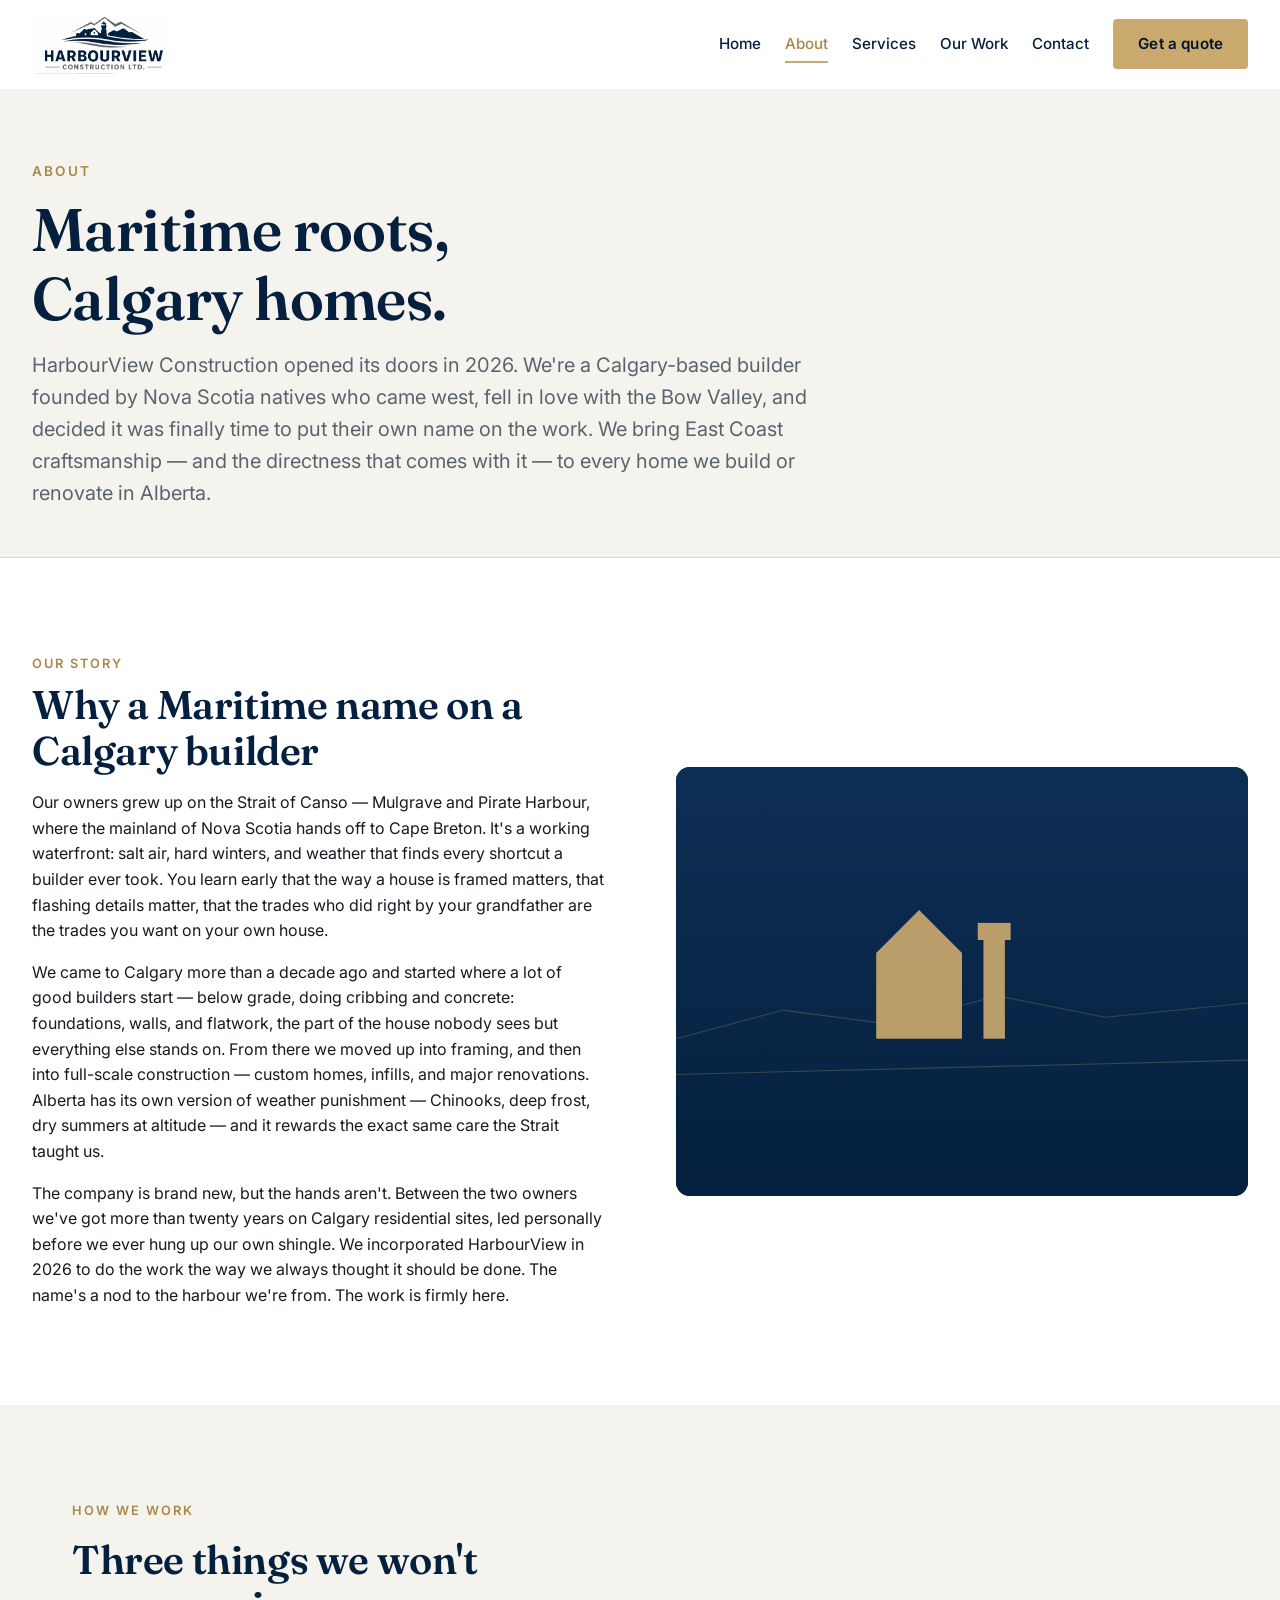
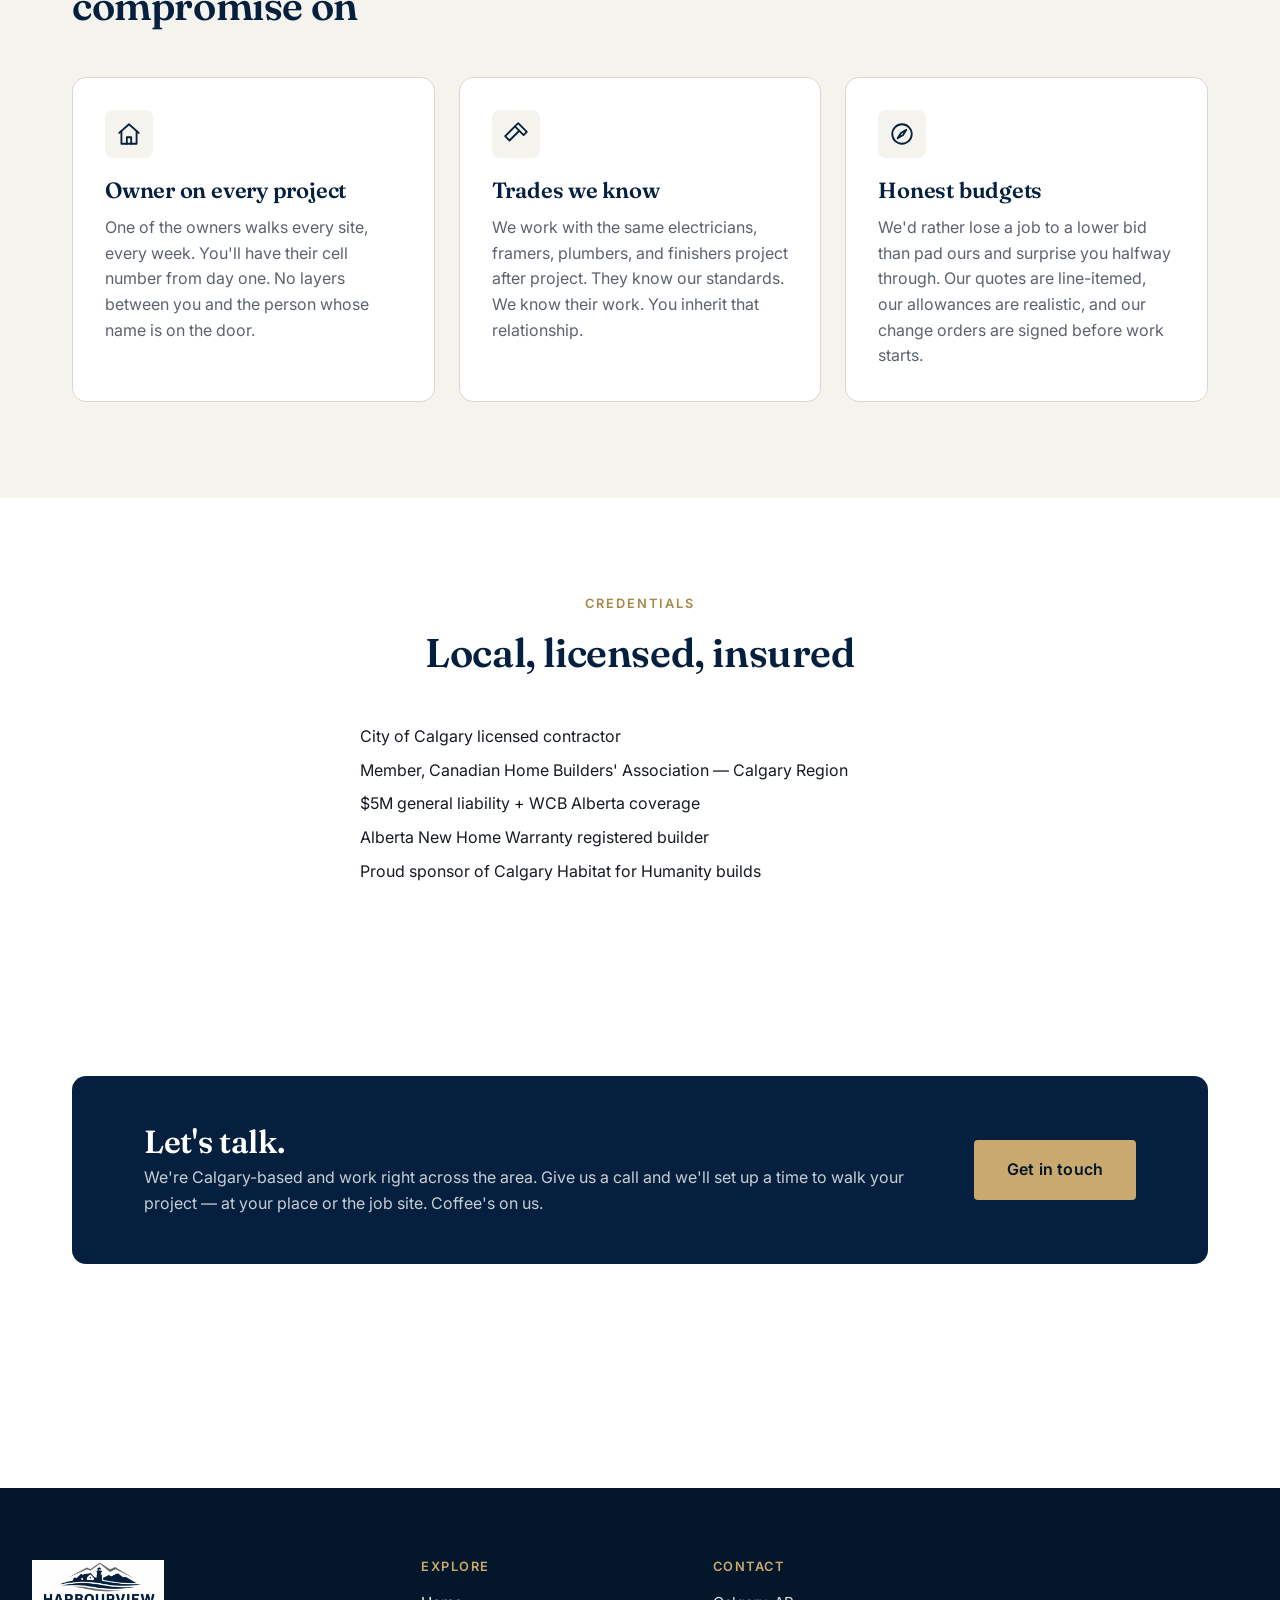
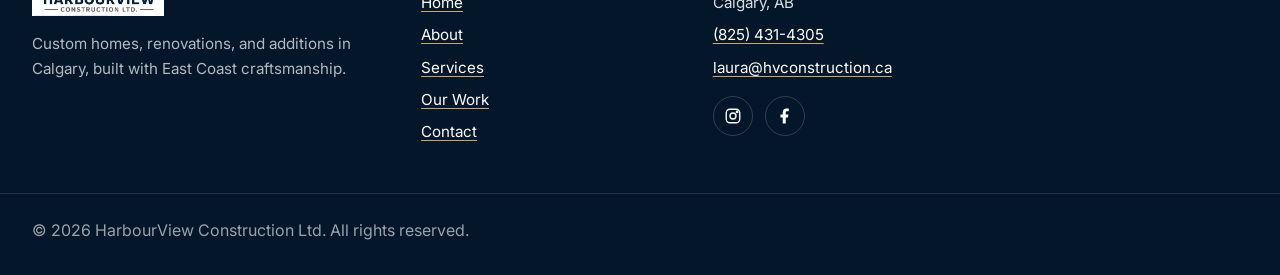
==== commit 23a52ae2: "content updates" ====
--- a/about/index.html
+++ b/about/index.html
@@ -11,16 +11,9 @@
     "email": "laura@hvconstruction.ca",
     "address": {
       "@type": "PostalAddress",
-      "streetAddress": "1234 — 11 Avenue SE",
       "addressLocality": "Calgary",
       "addressRegion": "AB",
-      "postalCode": "T2G 0Z5",
       "addressCountry": "CA"
-    },
-    "geo": {
-      "@type": "GeoCoordinates",
-      "latitude": 51.0398,
-      "longitude": -114.0419
     },
     "areaServed": [{"@type": "City", "name": "Calgary"},{"@type": "City", "name": "Airdrie"},{"@type": "City", "name": "Cochrane"},{"@type": "City", "name": "Okotoks"},{"@type": "City", "name": "Chestermere"},{"@type": "City", "name": "Strathmore"},{"@type": "City", "name": "Foothills County"},{"@type": "City", "name": "Rocky View County"}],
     "openingHoursSpecification": [
@@ -28,4 +21,4 @@
       {"@type":"OpeningHoursSpecification","dayOfWeek":"Saturday","opens":"09:00","closes":"14:00"}
     ],
     "sameAs": ["https://www.instagram.com/harbourviewyyc","https://www.facebook.com/harbourviewyyc"]
-  }</script></head><body><a href="#main" class="skip-link">Skip to main content</a><header class="site-header" data-site-header><div class="site-header__inner"><a href="../index.html" class="brand" aria-label="HarbourView Construction home"><img src="../assets/img/logo/logo.png" alt="HarbourView Construction" class="brand__logo" width="922" height="393" decoding="async"></a><nav class="nav" aria-label="Primary"><ul class="nav__list"><li><a href="../index.html" class="nav__link">Home</a></li><li><a href="../about/index.html" class="nav__link is-active">About</a></li><li><a href="../services/index.html" class="nav__link">Services</a></li><li><a href="../our-work/index.html" class="nav__link">Our Work</a></li><li><a href="../contact/index.html" class="nav__link">Contact</a></li></ul><a href="../contact/index.html" class="btn btn--accent nav__cta">Get a quote</a></nav><button class="nav-toggle" type="button" aria-controls="mobile-nav" aria-expanded="false" aria-label="Open menu" data-nav-toggle><svg class="nav-toggle__open" viewBox="0 0 24 24" fill="none" stroke="currentColor" stroke-width="2" aria-hidden="true"><line x1="4" y1="7" x2="20" y2="7"/><line x1="4" y1="12" x2="20" y2="12"/><line x1="4" y1="17" x2="20" y2="17"/></svg> <svg class="nav-toggle__close" viewBox="0 0 24 24" fill="none" stroke="currentColor" stroke-width="2" aria-hidden="true"><line x1="6" y1="6" x2="18" y2="18"/><line x1="6" y1="18" x2="18" y2="6"/></svg></button></div></header><div id="mobile-nav" class="mobile-nav" aria-hidden="true" data-mobile-nav><div class="mobile-nav__header"><a href="../index.html" class="brand" aria-label="HarbourView Construction home"><img src="../assets/img/logo/logo.png" alt="HarbourView Construction" class="brand__logo"> </a><button class="mobile-nav__close" type="button" aria-label="Close menu" data-nav-close><svg viewBox="0 0 24 24" fill="none" stroke="currentColor" stroke-width="2" aria-hidden="true" style="width:22px;height:22px"><line x1="6" y1="6" x2="18" y2="18"/><line x1="6" y1="18" x2="18" y2="6"/></svg></button></div><ul class="mobile-nav__list"><li><a href="../index.html" class="mobile-nav__link">Home</a></li><li><a href="../about/index.html" class="mobile-nav__link is-active">About</a></li><li><a href="../services/index.html" class="mobile-nav__link">Services</a></li><li><a href="../our-work/index.html" class="mobile-nav__link">Our Work</a></li><li><a href="../contact/index.html" class="mobile-nav__link">Contact</a></li></ul><div class="mobile-nav__contact"><p style="margin-bottom:.5rem">Calgary, Alberta</p><p><a href="tel:+18254314305">(825) 431-4305</a></p><p><a href="mailto:laura@hvconstruction.ca">laura@hvconstruction.ca</a></p></div></div><main id="main"><section class="page-hero"><div class="page-hero__inner"><p class="page-hero__eyebrow">About</p><h1 class="page-hero__title">Maritime roots,<br>Calgary homes.</h1><p class="page-hero__lead lead">HarbourView Construction opened its doors in 2026. We're a Calgary-based builder founded by Nova Scotia natives who came west, fell in love with the Bow Valley, and decided it was finally time to put their own name on the work. We bring East Coast craftsmanship — and the directness that comes with it — to every home we build or renovate in Alberta.</p></div></section><section class="section"><div class="container container--wide"><div class="two-col"><div><p class="section-header__eyebrow" style="margin-bottom:.5rem">Our story</p><h2>Why a Maritime name on a Calgary builder</h2><p>Our owners grew up in fishing towns on the South Shore of Nova Scotia, where every house had to stand up to salt air, hurricane gusts, and winters that didn't quit. You learned early that the way a house was framed mattered, that flashing details mattered, that the trades who showed up for your grandfather were the trades you wanted on your own house.</p><p>We came to Calgary more than a decade ago, started out swinging hammers for other builders, and quickly realized something: Alberta has its own version of weather punishment — Chinooks, deep frost, dry summers at altitude — and it rewards exactly the same care. After years of running other people's job sites, we incorporated HarbourView in 2026 to do the work the way we always thought it should be done.</p><p>The company is brand new, but the hands aren't. Between the two owners we've got more than twenty years on Calgary residential sites — custom homes, infills, and major renovations led personally before we ever hung up our own shingle. The name's a nod to where we're from. The work is firmly here.</p></div><div class="two-col__media" aria-hidden="true"><svg viewBox="0 0 800 600" xmlns="http://www.w3.org/2000/svg" preserveAspectRatio="xMidYMid slice" style="width:100%;height:100%"><defs><linearGradient id="aboutGrad" x1="0" y1="0" x2="0" y2="1"><stop offset="0%" stop-color="#0d2e54"/><stop offset="100%" stop-color="#05203e"/></linearGradient></defs><rect width="800" height="600" fill="url(#aboutGrad)"/><g opacity="0.25" stroke="#c9a96e" fill="none" stroke-width="1.5"><path d="M0 380 L150 340 L300 360 L450 320 L600 350 L800 330"/><path d="M0 430 L800 410"/></g><g fill="#c9a96e" opacity="0.92"><rect x="280" y="260" width="120" height="120"/><polygon points="280,260 340,200 400,260"/><rect x="430" y="240" width="30" height="140"/><rect x="422" y="218" width="46" height="24"/></g></svg></div></div></div></section><section class="section section--sand"><div class="container"><header class="section-header"><p class="section-header__eyebrow">How we work</p><h2 class="section-header__title">Three things we won't compromise on</h2></header><div class="card-grid"><article class="service-tile"><div class="service-tile__icon"><svg viewBox="0 0 24 24" fill="none" stroke="currentColor" stroke-width="1.7" stroke-linecap="round" stroke-linejoin="round" aria-hidden="true"><path d="M3 11l9-8 9 8"/><path d="M5 9.5V21h14V9.5"/><path d="M10 21v-6h4v6"/></svg></div><h3 class="service-tile__title">Owner on every project</h3><p class="service-tile__summary">One of the owners walks every site, every week. You'll have their cell number from day one. No layers between you and the person whose name is on the door.</p></article><article class="service-tile"><div class="service-tile__icon"><svg viewBox="0 0 24 24" fill="none" stroke="currentColor" stroke-width="1.7" stroke-linecap="round" stroke-linejoin="round" aria-hidden="true"><path d="M14 2l8 8-3 3-8-8z"/><path d="M11 5l-9 9 4 4 9-9"/></svg></div><h3 class="service-tile__title">Trades we know</h3><p class="service-tile__summary">We work with the same electricians, framers, plumbers, and finishers project after project. They know our standards. We know their work. You inherit that relationship.</p></article><article class="service-tile"><div class="service-tile__icon"><svg viewBox="0 0 24 24" fill="none" stroke="currentColor" stroke-width="1.7" stroke-linecap="round" stroke-linejoin="round" aria-hidden="true"><circle cx="12" cy="12" r="9"/><polygon points="16,8 13,13 8,16 11,11"/></svg></div><h3 class="service-tile__title">Honest budgets</h3><p class="service-tile__summary">We'd rather lose a job to a lower bid than pad ours and surprise you halfway through. Our quotes are line-itemed, our allowances are realistic, and our change orders are signed before work starts.</p></article></div></div></section><section class="section"><div class="container container--narrow"><header class="section-header section-header--center"><p class="section-header__eyebrow">Credentials</p><h2 class="section-header__title">Local, licensed, insured</h2></header><ul class="footer-col__list" style="max-width:56ch;margin-inline:auto"><li>City of Calgary licensed contractor</li><li>Member, Canadian Home Builders' Association — Calgary Region</li><li>$5M general liability + WCB Alberta coverage</li><li>Alberta New Home Warranty registered builder</li><li>Proud sponsor of Calgary Habitat for Humanity builds</li></ul></div></section><section class="section"><div class="container"><div class="cta-strip"><div><h2>Want to come by?</h2><p>Our shop is in Inglewood. Coffee's usually on. Call ahead so we know to expect you.</p></div><a href="../contact/index.html" class="btn btn--accent btn--lg">Get in touch</a></div></div></section></main><footer class="site-footer" role="contentinfo"><div class="footer-grid"><div class="footer-col footer-brand"><img src="../assets/img/logo/logo.png" alt="HarbourView Construction" class="footer-brand__logo" width="132" height="56" loading="lazy"><p>Custom homes, renovations, and additions in Calgary, built with East Coast craftsmanship.</p></div><div class="footer-col"><h2 class="footer-col__title">Explore</h2><ul class="footer-col__list"><li><a href="../index.html">Home</a></li><li><a href="../about/index.html">About</a></li><li><a href="../services/index.html">Services</a></li><li><a href="../our-work/index.html">Our Work</a></li><li><a href="../contact/index.html">Contact</a></li></ul></div><div class="footer-col"><h2 class="footer-col__title">Visit / Contact</h2><ul class="footer-col__list"><li>1234 — 11 Avenue SE</li><li>Calgary, AB T2G 0Z5</li><li><a href="tel:+18254314305">(825) 431-4305</a></li><li><a href="mailto:laura@hvconstruction.ca">laura@hvconstruction.ca</a></li></ul><ul class="social-links" style="margin-top:1rem" aria-label="Social media"><li><a href="https://www.instagram.com/harbourviewyyc" aria-label="Instagram" rel="noopener" target="_blank"><svg viewBox="0 0 24 24" fill="none" stroke="currentColor" stroke-width="1.8" aria-hidden="true"><rect x="3" y="3" width="18" height="18" rx="5"/><circle cx="12" cy="12" r="4"/><circle cx="17.5" cy="6.5" r="1" fill="currentColor"/></svg></a></li><li><a href="https://www.facebook.com/harbourviewyyc" aria-label="Facebook" rel="noopener" target="_blank"><svg viewBox="0 0 24 24" fill="currentColor" aria-hidden="true"><path d="M13 22v-8h3l.5-4H13V7.5c0-1.1.4-1.7 1.7-1.7H17V2.2c-.4-.1-1.6-.2-3-.2-3 0-5 1.8-5 5.2V10H6v4h3v8h4z"/></svg></a></li></ul></div></div><div class="footer-meta"><p>© 2026 HarbourView Construction Ltd. All rights reserved.</p></div></footer><script src="../assets/js/site.js" defer="defer"></script></body></html>+  }</script></head><body><a href="#main" class="skip-link">Skip to main content</a><header class="site-header" data-site-header><div class="site-header__inner"><a href="../index.html" class="brand" aria-label="HarbourView Construction home"><img src="../assets/img/logo/logo.png" alt="HarbourView Construction" class="brand__logo" width="922" height="393" decoding="async"></a><nav class="nav" aria-label="Primary"><ul class="nav__list"><li><a href="../index.html" class="nav__link">Home</a></li><li><a href="../about/index.html" class="nav__link is-active">About</a></li><li><a href="../services/index.html" class="nav__link">Services</a></li><li><a href="../our-work/index.html" class="nav__link">Our Work</a></li><li><a href="../contact/index.html" class="nav__link">Contact</a></li></ul><a href="../contact/index.html" class="btn btn--accent nav__cta">Get a quote</a></nav><button class="nav-toggle" type="button" aria-controls="mobile-nav" aria-expanded="false" aria-label="Open menu" data-nav-toggle><svg class="nav-toggle__open" viewBox="0 0 24 24" fill="none" stroke="currentColor" stroke-width="2" aria-hidden="true"><line x1="4" y1="7" x2="20" y2="7"/><line x1="4" y1="12" x2="20" y2="12"/><line x1="4" y1="17" x2="20" y2="17"/></svg> <svg class="nav-toggle__close" viewBox="0 0 24 24" fill="none" stroke="currentColor" stroke-width="2" aria-hidden="true"><line x1="6" y1="6" x2="18" y2="18"/><line x1="6" y1="18" x2="18" y2="6"/></svg></button></div></header><div id="mobile-nav" class="mobile-nav" aria-hidden="true" data-mobile-nav><div class="mobile-nav__header"><a href="../index.html" class="brand" aria-label="HarbourView Construction home"><img src="../assets/img/logo/logo.png" alt="HarbourView Construction" class="brand__logo"> </a><button class="mobile-nav__close" type="button" aria-label="Close menu" data-nav-close><svg viewBox="0 0 24 24" fill="none" stroke="currentColor" stroke-width="2" aria-hidden="true" style="width:22px;height:22px"><line x1="6" y1="6" x2="18" y2="18"/><line x1="6" y1="18" x2="18" y2="6"/></svg></button></div><ul class="mobile-nav__list"><li><a href="../index.html" class="mobile-nav__link">Home</a></li><li><a href="../about/index.html" class="mobile-nav__link is-active">About</a></li><li><a href="../services/index.html" class="mobile-nav__link">Services</a></li><li><a href="../our-work/index.html" class="mobile-nav__link">Our Work</a></li><li><a href="../contact/index.html" class="mobile-nav__link">Contact</a></li></ul><div class="mobile-nav__contact"><p style="margin-bottom:.5rem">Calgary, Alberta</p><p><a href="tel:+18254314305">(825) 431-4305</a></p><p><a href="mailto:laura@hvconstruction.ca">laura@hvconstruction.ca</a></p></div></div><main id="main"><section class="page-hero"><div class="page-hero__inner"><p class="page-hero__eyebrow">About</p><h1 class="page-hero__title">Maritime roots,<br>Calgary homes.</h1><p class="page-hero__lead lead">HarbourView Construction opened its doors in 2026. We're a Calgary-based builder founded by Nova Scotia natives who came west, fell in love with the Bow Valley, and decided it was finally time to put their own name on the work. We bring East Coast craftsmanship — and the directness that comes with it — to every home we build or renovate in Alberta.</p></div></section><section class="section"><div class="container container--wide"><div class="two-col"><div><p class="section-header__eyebrow" style="margin-bottom:.5rem">Our story</p><h2>Why a Maritime name on a Calgary builder</h2><p>Our owners grew up on the Strait of Canso — Mulgrave and Pirate Harbour, where the mainland of Nova Scotia hands off to Cape Breton. It's a working waterfront: salt air, hard winters, and weather that finds every shortcut a builder ever took. You learn early that the way a house is framed matters, that flashing details matter, that the trades who did right by your grandfather are the trades you want on your own house.</p><p>We came to Calgary more than a decade ago and started where a lot of good builders start — below grade, doing cribbing and concrete: foundations, walls, and flatwork, the part of the house nobody sees but everything else stands on. From there we moved up into framing, and then into full-scale construction — custom homes, infills, and major renovations. Alberta has its own version of weather punishment — Chinooks, deep frost, dry summers at altitude — and it rewards the exact same care the Strait taught us.</p><p>The company is brand new, but the hands aren't. Between the two owners we've got more than twenty years on Calgary residential sites, led personally before we ever hung up our own shingle. We incorporated HarbourView in 2026 to do the work the way we always thought it should be done. The name's a nod to the harbour we're from. The work is firmly here.</p></div><div class="two-col__media" aria-hidden="true"><svg viewBox="0 0 800 600" xmlns="http://www.w3.org/2000/svg" preserveAspectRatio="xMidYMid slice" style="width:100%;height:100%"><defs><linearGradient id="aboutGrad" x1="0" y1="0" x2="0" y2="1"><stop offset="0%" stop-color="#0d2e54"/><stop offset="100%" stop-color="#05203e"/></linearGradient></defs><rect width="800" height="600" fill="url(#aboutGrad)"/><g opacity="0.25" stroke="#c9a96e" fill="none" stroke-width="1.5"><path d="M0 380 L150 340 L300 360 L450 320 L600 350 L800 330"/><path d="M0 430 L800 410"/></g><g fill="#c9a96e" opacity="0.92"><rect x="280" y="260" width="120" height="120"/><polygon points="280,260 340,200 400,260"/><rect x="430" y="240" width="30" height="140"/><rect x="422" y="218" width="46" height="24"/></g></svg></div></div></div></section><section class="section section--sand"><div class="container"><header class="section-header"><p class="section-header__eyebrow">How we work</p><h2 class="section-header__title">Three things we won't compromise on</h2></header><div class="card-grid"><article class="service-tile"><div class="service-tile__icon"><svg viewBox="0 0 24 24" fill="none" stroke="currentColor" stroke-width="1.7" stroke-linecap="round" stroke-linejoin="round" aria-hidden="true"><path d="M3 11l9-8 9 8"/><path d="M5 9.5V21h14V9.5"/><path d="M10 21v-6h4v6"/></svg></div><h3 class="service-tile__title">Owner on every project</h3><p class="service-tile__summary">One of the owners walks every site, every week. You'll have their cell number from day one. No layers between you and the person whose name is on the door.</p></article><article class="service-tile"><div class="service-tile__icon"><svg viewBox="0 0 24 24" fill="none" stroke="currentColor" stroke-width="1.7" stroke-linecap="round" stroke-linejoin="round" aria-hidden="true"><path d="M14 2l8 8-3 3-8-8z"/><path d="M11 5l-9 9 4 4 9-9"/></svg></div><h3 class="service-tile__title">Trades we know</h3><p class="service-tile__summary">We work with the same electricians, framers, plumbers, and finishers project after project. They know our standards. We know their work. You inherit that relationship.</p></article><article class="service-tile"><div class="service-tile__icon"><svg viewBox="0 0 24 24" fill="none" stroke="currentColor" stroke-width="1.7" stroke-linecap="round" stroke-linejoin="round" aria-hidden="true"><circle cx="12" cy="12" r="9"/><polygon points="16,8 13,13 8,16 11,11"/></svg></div><h3 class="service-tile__title">Honest budgets</h3><p class="service-tile__summary">We'd rather lose a job to a lower bid than pad ours and surprise you halfway through. Our quotes are line-itemed, our allowances are realistic, and our change orders are signed before work starts.</p></article></div></div></section><section class="section"><div class="container container--narrow"><header class="section-header section-header--center"><p class="section-header__eyebrow">Credentials</p><h2 class="section-header__title">Local, licensed, insured</h2></header><ul class="footer-col__list" style="max-width:56ch;margin-inline:auto"><li>City of Calgary licensed contractor</li><li>Member, Canadian Home Builders' Association — Calgary Region</li><li>$5M general liability + WCB Alberta coverage</li><li>Alberta New Home Warranty registered builder</li><li>Proud sponsor of Calgary Habitat for Humanity builds</li></ul></div></section><section class="section"><div class="container"><div class="cta-strip"><div><h2>Let's talk.</h2><p>We're Calgary-based and work right across the area. Give us a call and we'll set up a time to walk your project — at your place or the job site. Coffee's on us.</p></div><a href="../contact/index.html" class="btn btn--accent btn--lg">Get in touch</a></div></div></section></main><footer class="site-footer" role="contentinfo"><div class="footer-grid"><div class="footer-col footer-brand"><img src="../assets/img/logo/logo.png" alt="HarbourView Construction" class="footer-brand__logo" width="132" height="56" loading="lazy"><p>Custom homes, renovations, and additions in Calgary, built with East Coast craftsmanship.</p></div><div class="footer-col"><h2 class="footer-col__title">Explore</h2><ul class="footer-col__list"><li><a href="../index.html">Home</a></li><li><a href="../about/index.html">About</a></li><li><a href="../services/index.html">Services</a></li><li><a href="../our-work/index.html">Our Work</a></li><li><a href="../contact/index.html">Contact</a></li></ul></div><div class="footer-col"><h2 class="footer-col__title">Contact</h2><ul class="footer-col__list"><li>Calgary, AB</li><li><a href="tel:+18254314305">(825) 431-4305</a></li><li><a href="mailto:laura@hvconstruction.ca">laura@hvconstruction.ca</a></li></ul><ul class="social-links" style="margin-top:1rem" aria-label="Social media"><li><a href="https://www.instagram.com/harbourviewyyc" aria-label="Instagram" rel="noopener" target="_blank"><svg viewBox="0 0 24 24" fill="none" stroke="currentColor" stroke-width="1.8" aria-hidden="true"><rect x="3" y="3" width="18" height="18" rx="5"/><circle cx="12" cy="12" r="4"/><circle cx="17.5" cy="6.5" r="1" fill="currentColor"/></svg></a></li><li><a href="https://www.facebook.com/harbourviewyyc" aria-label="Facebook" rel="noopener" target="_blank"><svg viewBox="0 0 24 24" fill="currentColor" aria-hidden="true"><path d="M13 22v-8h3l.5-4H13V7.5c0-1.1.4-1.7 1.7-1.7H17V2.2c-.4-.1-1.6-.2-3-.2-3 0-5 1.8-5 5.2V10H6v4h3v8h4z"/></svg></a></li></ul></div></div><div class="footer-meta"><p>© 2026 HarbourView Construction Ltd. All rights reserved.</p></div></footer><script src="../assets/js/site.js" defer="defer"></script></body></html>
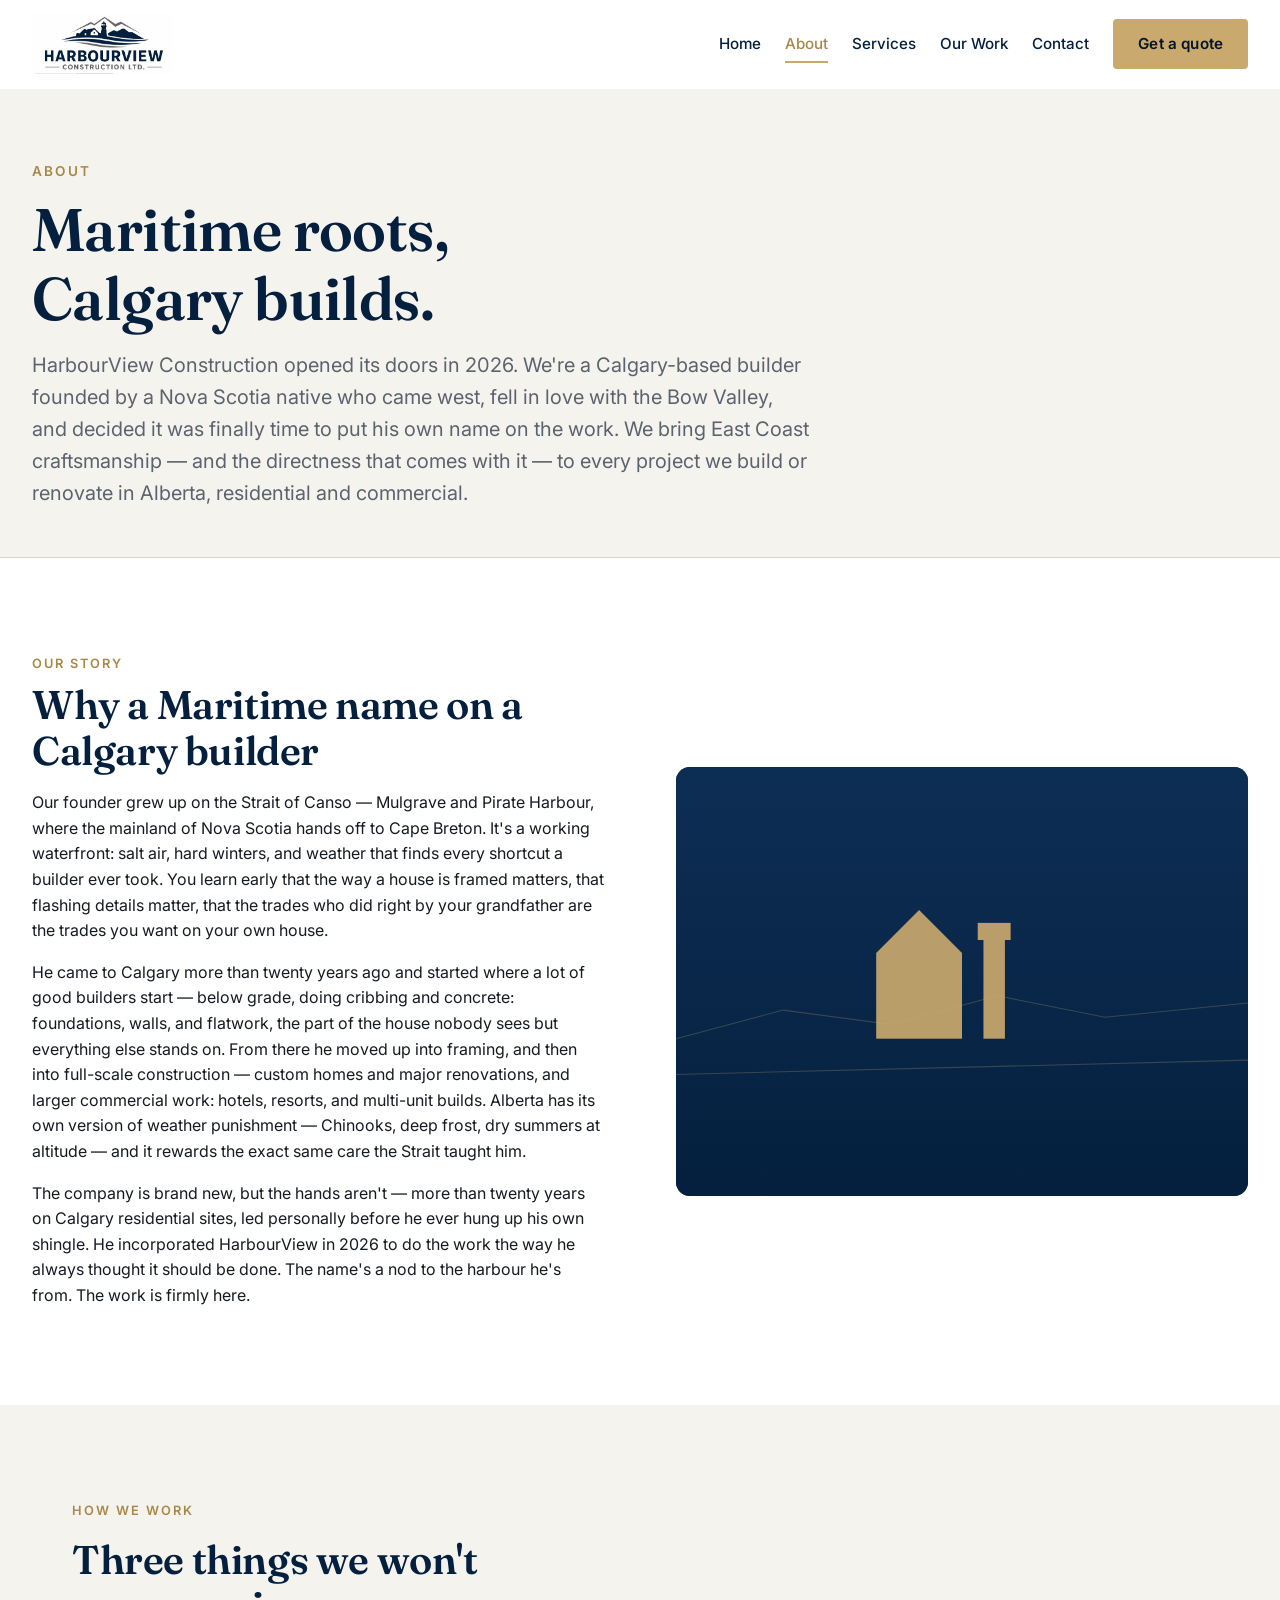
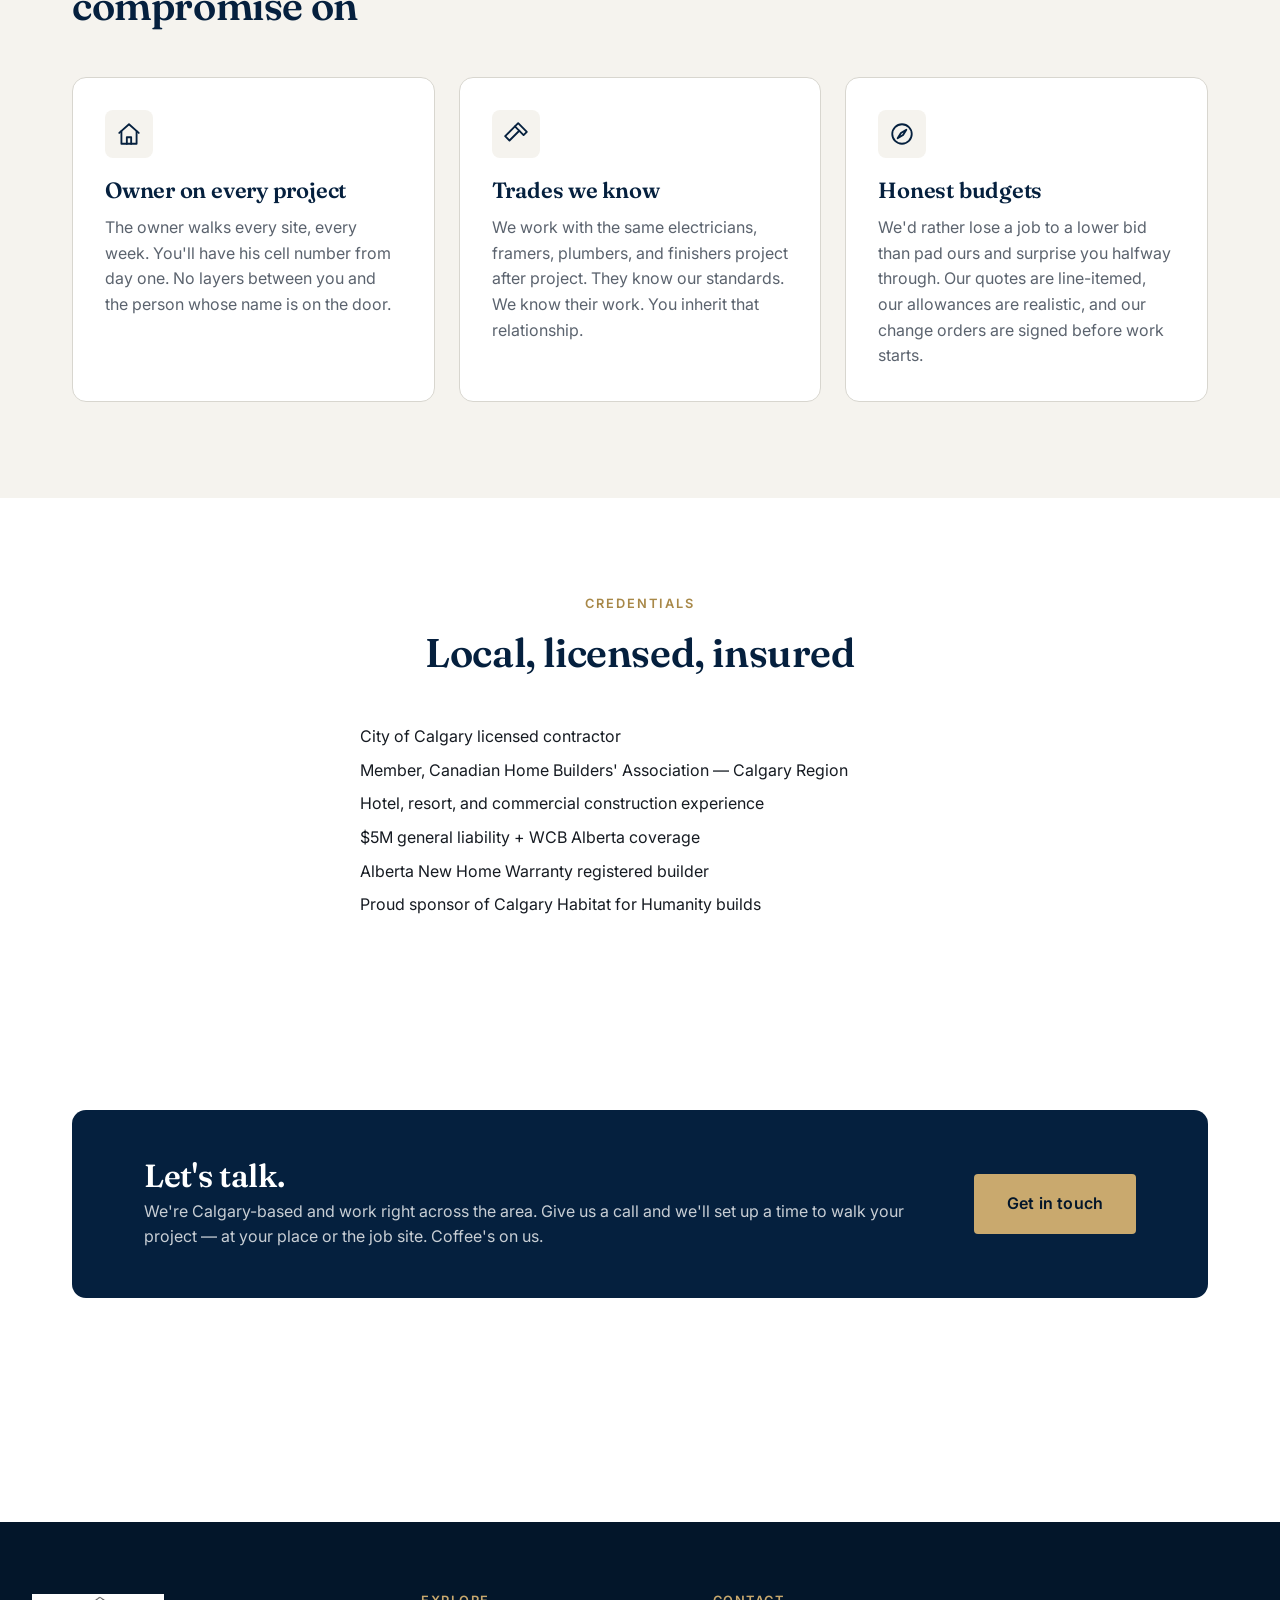
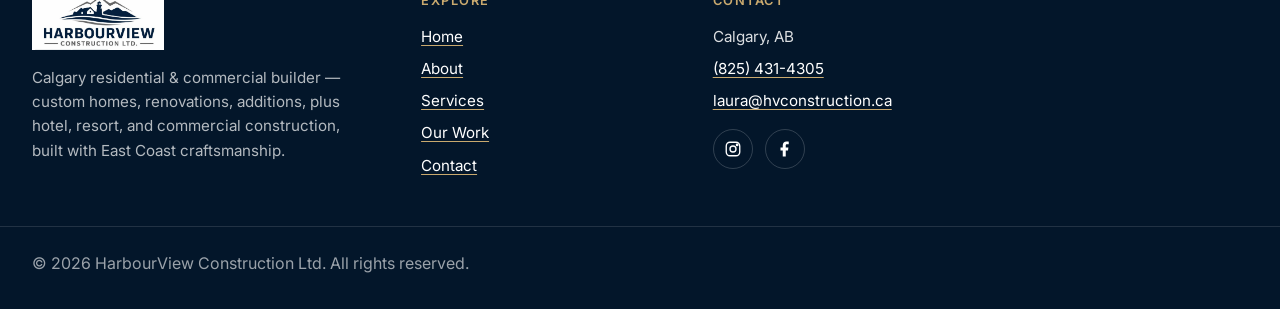
==== commit ea436d22: "content updates" ====
--- a/about/index.html
+++ b/about/index.html
@@ -1,4 +1,4 @@
-<!doctype html><html lang="en"><head><meta charset="UTF-8"><meta name="viewport" content="width=device-width,initial-scale=1"><title>About · HarbourView Construction</title><meta name="description" content="HarbourView Construction is a Calgary-based home builder founded by Nova Scotia natives. Maritime craftsmanship brought to Alberta homes."><meta name="theme-color" content="#05203e"><link rel="canonical" href="https://hvconstruction.ca/about/"><meta property="og:site_name" content="HarbourView Construction"><meta property="og:type" content="website"><meta property="og:title" content="About"><meta property="og:description" content="HarbourView Construction is a Calgary-based home builder founded by Nova Scotia natives. Maritime craftsmanship brought to Alberta homes."><meta property="og:url" content="https://hvconstruction.ca/about/"><meta property="og:image" content="https://hvconstruction.ca/assets/img/logo/logo.png"><meta property="og:locale" content="en_CA"><meta name="twitter:card" content="summary_large_image"><meta name="twitter:title" content="About"><meta name="twitter:description" content="HarbourView Construction is a Calgary-based home builder founded by Nova Scotia natives. Maritime craftsmanship brought to Alberta homes."><meta name="twitter:image" content="https://hvconstruction.ca/assets/img/logo/logo.png"><link rel="icon" type="image/png" href="../assets/img/logo/logo.png"><link rel="apple-touch-icon" href="../assets/img/logo/logo.png"><link rel="preconnect" href="https://fonts.googleapis.com"><link rel="preconnect" href="https://fonts.gstatic.com" crossorigin><link rel="preload" as="style" href="https://fonts.googleapis.com/css2?family=Fraunces:opsz,wght@9..144,400;9..144,500;9..144,600&family=Inter:wght@400;500;600;700&display=swap"><link rel="stylesheet" href="https://fonts.googleapis.com/css2?family=Fraunces:opsz,wght@9..144,400;9..144,500;9..144,600&family=Inter:wght@400;500;600;700&display=swap" media="print" onload='this.media="all"'><noscript><link rel="stylesheet" href="https://fonts.googleapis.com/css2?family=Fraunces:opsz,wght@9..144,400;9..144,500;9..144,600&family=Inter:wght@400;500;600;700&display=swap"></noscript><link rel="stylesheet" href="../assets/css/main.css"><script type="application/ld+json">{
+<!doctype html><html lang="en"><head><meta charset="UTF-8"><meta name="viewport" content="width=device-width,initial-scale=1"><title>About · HarbourView Construction</title><meta name="description" content="HarbourView Construction is a Calgary-based residential and commercial builder founded by a Nova Scotia native. Maritime craftsmanship brought to Alberta homes, hotels, and commercial projects."><meta name="theme-color" content="#05203e"><link rel="canonical" href="https://hvconstruction.ca/about/"><meta property="og:site_name" content="HarbourView Construction"><meta property="og:type" content="website"><meta property="og:title" content="About"><meta property="og:description" content="HarbourView Construction is a Calgary-based residential and commercial builder founded by a Nova Scotia native. Maritime craftsmanship brought to Alberta homes, hotels, and commercial projects."><meta property="og:url" content="https://hvconstruction.ca/about/"><meta property="og:image" content="https://hvconstruction.ca/assets/img/logo/logo.png"><meta property="og:locale" content="en_CA"><meta name="twitter:card" content="summary_large_image"><meta name="twitter:title" content="About"><meta name="twitter:description" content="HarbourView Construction is a Calgary-based residential and commercial builder founded by a Nova Scotia native. Maritime craftsmanship brought to Alberta homes, hotels, and commercial projects."><meta name="twitter:image" content="https://hvconstruction.ca/assets/img/logo/logo.png"><link rel="icon" type="image/png" href="../assets/img/logo/logo.png"><link rel="apple-touch-icon" href="../assets/img/logo/logo.png"><link rel="preconnect" href="https://fonts.googleapis.com"><link rel="preconnect" href="https://fonts.gstatic.com" crossorigin><link rel="preload" as="style" href="https://fonts.googleapis.com/css2?family=Fraunces:opsz,wght@9..144,400;9..144,500;9..144,600&family=Inter:wght@400;500;600;700&display=swap"><link rel="stylesheet" href="https://fonts.googleapis.com/css2?family=Fraunces:opsz,wght@9..144,400;9..144,500;9..144,600&family=Inter:wght@400;500;600;700&display=swap" media="print" onload='this.media="all"'><noscript><link rel="stylesheet" href="https://fonts.googleapis.com/css2?family=Fraunces:opsz,wght@9..144,400;9..144,500;9..144,600&family=Inter:wght@400;500;600;700&display=swap"></noscript><link rel="stylesheet" href="../assets/css/main.css"><script type="application/ld+json">{
     "@context": "https://schema.org",
     "@type": "GeneralContractor",
     "name": "HarbourView Construction Ltd.",
@@ -6,7 +6,19 @@
     "url": "https://hvconstruction.ca",
     "logo": "https://hvconstruction.ca/assets/img/logo/logo.png",
     "image": "https://hvconstruction.ca/assets/img/logo/logo.png",
-    "description": "HarbourView Construction is a Calgary-based home builder and renovator, founded in 2026 by Nova Scotia natives with two decades on Alberta job sites. We bring Maritime craftsmanship and old-fashioned accountability to every project across Calgary and the surrounding area.",
+    "description": "HarbourView Construction is a Calgary-based residential and commercial builder, founded in 2026 by a Nova Scotia native with over two decades on Alberta job sites — from custom homes and renovations to hotels, resorts, and larger-scale commercial projects. We bring Maritime craftsmanship and old-fashioned accountability to every project across Calgary and the surrounding area.",
+    "knowsAbout": [
+      "Residential construction",
+      "Custom home building",
+      "Home renovations",
+      "Home additions",
+      "Commercial construction",
+      "Hotel construction",
+      "Resort construction",
+      "Hospitality construction",
+      "Tenant improvements",
+      "Multi-unit residential construction"
+    ],
     "telephone": "+18254314305",
     "email": "laura@hvconstruction.ca",
     "address": {
@@ -21,4 +33,4 @@
       {"@type":"OpeningHoursSpecification","dayOfWeek":"Saturday","opens":"09:00","closes":"14:00"}
     ],
     "sameAs": ["https://www.instagram.com/harbourviewyyc","https://www.facebook.com/harbourviewyyc"]
-  }</script></head><body><a href="#main" class="skip-link">Skip to main content</a><header class="site-header" data-site-header><div class="site-header__inner"><a href="../index.html" class="brand" aria-label="HarbourView Construction home"><img src="../assets/img/logo/logo.png" alt="HarbourView Construction" class="brand__logo" width="922" height="393" decoding="async"></a><nav class="nav" aria-label="Primary"><ul class="nav__list"><li><a href="../index.html" class="nav__link">Home</a></li><li><a href="../about/index.html" class="nav__link is-active">About</a></li><li><a href="../services/index.html" class="nav__link">Services</a></li><li><a href="../our-work/index.html" class="nav__link">Our Work</a></li><li><a href="../contact/index.html" class="nav__link">Contact</a></li></ul><a href="../contact/index.html" class="btn btn--accent nav__cta">Get a quote</a></nav><button class="nav-toggle" type="button" aria-controls="mobile-nav" aria-expanded="false" aria-label="Open menu" data-nav-toggle><svg class="nav-toggle__open" viewBox="0 0 24 24" fill="none" stroke="currentColor" stroke-width="2" aria-hidden="true"><line x1="4" y1="7" x2="20" y2="7"/><line x1="4" y1="12" x2="20" y2="12"/><line x1="4" y1="17" x2="20" y2="17"/></svg> <svg class="nav-toggle__close" viewBox="0 0 24 24" fill="none" stroke="currentColor" stroke-width="2" aria-hidden="true"><line x1="6" y1="6" x2="18" y2="18"/><line x1="6" y1="18" x2="18" y2="6"/></svg></button></div></header><div id="mobile-nav" class="mobile-nav" aria-hidden="true" data-mobile-nav><div class="mobile-nav__header"><a href="../index.html" class="brand" aria-label="HarbourView Construction home"><img src="../assets/img/logo/logo.png" alt="HarbourView Construction" class="brand__logo"> </a><button class="mobile-nav__close" type="button" aria-label="Close menu" data-nav-close><svg viewBox="0 0 24 24" fill="none" stroke="currentColor" stroke-width="2" aria-hidden="true" style="width:22px;height:22px"><line x1="6" y1="6" x2="18" y2="18"/><line x1="6" y1="18" x2="18" y2="6"/></svg></button></div><ul class="mobile-nav__list"><li><a href="../index.html" class="mobile-nav__link">Home</a></li><li><a href="../about/index.html" class="mobile-nav__link is-active">About</a></li><li><a href="../services/index.html" class="mobile-nav__link">Services</a></li><li><a href="../our-work/index.html" class="mobile-nav__link">Our Work</a></li><li><a href="../contact/index.html" class="mobile-nav__link">Contact</a></li></ul><div class="mobile-nav__contact"><p style="margin-bottom:.5rem">Calgary, Alberta</p><p><a href="tel:+18254314305">(825) 431-4305</a></p><p><a href="mailto:laura@hvconstruction.ca">laura@hvconstruction.ca</a></p></div></div><main id="main"><section class="page-hero"><div class="page-hero__inner"><p class="page-hero__eyebrow">About</p><h1 class="page-hero__title">Maritime roots,<br>Calgary homes.</h1><p class="page-hero__lead lead">HarbourView Construction opened its doors in 2026. We're a Calgary-based builder founded by Nova Scotia natives who came west, fell in love with the Bow Valley, and decided it was finally time to put their own name on the work. We bring East Coast craftsmanship — and the directness that comes with it — to every home we build or renovate in Alberta.</p></div></section><section class="section"><div class="container container--wide"><div class="two-col"><div><p class="section-header__eyebrow" style="margin-bottom:.5rem">Our story</p><h2>Why a Maritime name on a Calgary builder</h2><p>Our owners grew up on the Strait of Canso — Mulgrave and Pirate Harbour, where the mainland of Nova Scotia hands off to Cape Breton. It's a working waterfront: salt air, hard winters, and weather that finds every shortcut a builder ever took. You learn early that the way a house is framed matters, that flashing details matter, that the trades who did right by your grandfather are the trades you want on your own house.</p><p>We came to Calgary more than a decade ago and started where a lot of good builders start — below grade, doing cribbing and concrete: foundations, walls, and flatwork, the part of the house nobody sees but everything else stands on. From there we moved up into framing, and then into full-scale construction — custom homes, infills, and major renovations. Alberta has its own version of weather punishment — Chinooks, deep frost, dry summers at altitude — and it rewards the exact same care the Strait taught us.</p><p>The company is brand new, but the hands aren't. Between the two owners we've got more than twenty years on Calgary residential sites, led personally before we ever hung up our own shingle. We incorporated HarbourView in 2026 to do the work the way we always thought it should be done. The name's a nod to the harbour we're from. The work is firmly here.</p></div><div class="two-col__media" aria-hidden="true"><svg viewBox="0 0 800 600" xmlns="http://www.w3.org/2000/svg" preserveAspectRatio="xMidYMid slice" style="width:100%;height:100%"><defs><linearGradient id="aboutGrad" x1="0" y1="0" x2="0" y2="1"><stop offset="0%" stop-color="#0d2e54"/><stop offset="100%" stop-color="#05203e"/></linearGradient></defs><rect width="800" height="600" fill="url(#aboutGrad)"/><g opacity="0.25" stroke="#c9a96e" fill="none" stroke-width="1.5"><path d="M0 380 L150 340 L300 360 L450 320 L600 350 L800 330"/><path d="M0 430 L800 410"/></g><g fill="#c9a96e" opacity="0.92"><rect x="280" y="260" width="120" height="120"/><polygon points="280,260 340,200 400,260"/><rect x="430" y="240" width="30" height="140"/><rect x="422" y="218" width="46" height="24"/></g></svg></div></div></div></section><section class="section section--sand"><div class="container"><header class="section-header"><p class="section-header__eyebrow">How we work</p><h2 class="section-header__title">Three things we won't compromise on</h2></header><div class="card-grid"><article class="service-tile"><div class="service-tile__icon"><svg viewBox="0 0 24 24" fill="none" stroke="currentColor" stroke-width="1.7" stroke-linecap="round" stroke-linejoin="round" aria-hidden="true"><path d="M3 11l9-8 9 8"/><path d="M5 9.5V21h14V9.5"/><path d="M10 21v-6h4v6"/></svg></div><h3 class="service-tile__title">Owner on every project</h3><p class="service-tile__summary">One of the owners walks every site, every week. You'll have their cell number from day one. No layers between you and the person whose name is on the door.</p></article><article class="service-tile"><div class="service-tile__icon"><svg viewBox="0 0 24 24" fill="none" stroke="currentColor" stroke-width="1.7" stroke-linecap="round" stroke-linejoin="round" aria-hidden="true"><path d="M14 2l8 8-3 3-8-8z"/><path d="M11 5l-9 9 4 4 9-9"/></svg></div><h3 class="service-tile__title">Trades we know</h3><p class="service-tile__summary">We work with the same electricians, framers, plumbers, and finishers project after project. They know our standards. We know their work. You inherit that relationship.</p></article><article class="service-tile"><div class="service-tile__icon"><svg viewBox="0 0 24 24" fill="none" stroke="currentColor" stroke-width="1.7" stroke-linecap="round" stroke-linejoin="round" aria-hidden="true"><circle cx="12" cy="12" r="9"/><polygon points="16,8 13,13 8,16 11,11"/></svg></div><h3 class="service-tile__title">Honest budgets</h3><p class="service-tile__summary">We'd rather lose a job to a lower bid than pad ours and surprise you halfway through. Our quotes are line-itemed, our allowances are realistic, and our change orders are signed before work starts.</p></article></div></div></section><section class="section"><div class="container container--narrow"><header class="section-header section-header--center"><p class="section-header__eyebrow">Credentials</p><h2 class="section-header__title">Local, licensed, insured</h2></header><ul class="footer-col__list" style="max-width:56ch;margin-inline:auto"><li>City of Calgary licensed contractor</li><li>Member, Canadian Home Builders' Association — Calgary Region</li><li>$5M general liability + WCB Alberta coverage</li><li>Alberta New Home Warranty registered builder</li><li>Proud sponsor of Calgary Habitat for Humanity builds</li></ul></div></section><section class="section"><div class="container"><div class="cta-strip"><div><h2>Let's talk.</h2><p>We're Calgary-based and work right across the area. Give us a call and we'll set up a time to walk your project — at your place or the job site. Coffee's on us.</p></div><a href="../contact/index.html" class="btn btn--accent btn--lg">Get in touch</a></div></div></section></main><footer class="site-footer" role="contentinfo"><div class="footer-grid"><div class="footer-col footer-brand"><img src="../assets/img/logo/logo.png" alt="HarbourView Construction" class="footer-brand__logo" width="132" height="56" loading="lazy"><p>Custom homes, renovations, and additions in Calgary, built with East Coast craftsmanship.</p></div><div class="footer-col"><h2 class="footer-col__title">Explore</h2><ul class="footer-col__list"><li><a href="../index.html">Home</a></li><li><a href="../about/index.html">About</a></li><li><a href="../services/index.html">Services</a></li><li><a href="../our-work/index.html">Our Work</a></li><li><a href="../contact/index.html">Contact</a></li></ul></div><div class="footer-col"><h2 class="footer-col__title">Contact</h2><ul class="footer-col__list"><li>Calgary, AB</li><li><a href="tel:+18254314305">(825) 431-4305</a></li><li><a href="mailto:laura@hvconstruction.ca">laura@hvconstruction.ca</a></li></ul><ul class="social-links" style="margin-top:1rem" aria-label="Social media"><li><a href="https://www.instagram.com/harbourviewyyc" aria-label="Instagram" rel="noopener" target="_blank"><svg viewBox="0 0 24 24" fill="none" stroke="currentColor" stroke-width="1.8" aria-hidden="true"><rect x="3" y="3" width="18" height="18" rx="5"/><circle cx="12" cy="12" r="4"/><circle cx="17.5" cy="6.5" r="1" fill="currentColor"/></svg></a></li><li><a href="https://www.facebook.com/harbourviewyyc" aria-label="Facebook" rel="noopener" target="_blank"><svg viewBox="0 0 24 24" fill="currentColor" aria-hidden="true"><path d="M13 22v-8h3l.5-4H13V7.5c0-1.1.4-1.7 1.7-1.7H17V2.2c-.4-.1-1.6-.2-3-.2-3 0-5 1.8-5 5.2V10H6v4h3v8h4z"/></svg></a></li></ul></div></div><div class="footer-meta"><p>© 2026 HarbourView Construction Ltd. All rights reserved.</p></div></footer><script src="../assets/js/site.js" defer="defer"></script></body></html>+  }</script></head><body><a href="#main" class="skip-link">Skip to main content</a><header class="site-header" data-site-header><div class="site-header__inner"><a href="../index.html" class="brand" aria-label="HarbourView Construction home"><img src="../assets/img/logo/logo.png" alt="HarbourView Construction" class="brand__logo" width="922" height="393" decoding="async"></a><nav class="nav" aria-label="Primary"><ul class="nav__list"><li><a href="../index.html" class="nav__link">Home</a></li><li><a href="../about/index.html" class="nav__link is-active">About</a></li><li><a href="../services/index.html" class="nav__link">Services</a></li><li><a href="../our-work/index.html" class="nav__link">Our Work</a></li><li><a href="../contact/index.html" class="nav__link">Contact</a></li></ul><a href="../contact/index.html" class="btn btn--accent nav__cta">Get a quote</a></nav><button class="nav-toggle" type="button" aria-controls="mobile-nav" aria-expanded="false" aria-label="Open menu" data-nav-toggle><svg class="nav-toggle__open" viewBox="0 0 24 24" fill="none" stroke="currentColor" stroke-width="2" aria-hidden="true"><line x1="4" y1="7" x2="20" y2="7"/><line x1="4" y1="12" x2="20" y2="12"/><line x1="4" y1="17" x2="20" y2="17"/></svg> <svg class="nav-toggle__close" viewBox="0 0 24 24" fill="none" stroke="currentColor" stroke-width="2" aria-hidden="true"><line x1="6" y1="6" x2="18" y2="18"/><line x1="6" y1="18" x2="18" y2="6"/></svg></button></div></header><div id="mobile-nav" class="mobile-nav" aria-hidden="true" data-mobile-nav><div class="mobile-nav__header"><a href="../index.html" class="brand" aria-label="HarbourView Construction home"><img src="../assets/img/logo/logo.png" alt="HarbourView Construction" class="brand__logo"> </a><button class="mobile-nav__close" type="button" aria-label="Close menu" data-nav-close><svg viewBox="0 0 24 24" fill="none" stroke="currentColor" stroke-width="2" aria-hidden="true" style="width:22px;height:22px"><line x1="6" y1="6" x2="18" y2="18"/><line x1="6" y1="18" x2="18" y2="6"/></svg></button></div><ul class="mobile-nav__list"><li><a href="../index.html" class="mobile-nav__link">Home</a></li><li><a href="../about/index.html" class="mobile-nav__link is-active">About</a></li><li><a href="../services/index.html" class="mobile-nav__link">Services</a></li><li><a href="../our-work/index.html" class="mobile-nav__link">Our Work</a></li><li><a href="../contact/index.html" class="mobile-nav__link">Contact</a></li></ul><div class="mobile-nav__contact"><p style="margin-bottom:.5rem">Calgary, Alberta</p><p><a href="tel:+18254314305">(825) 431-4305</a></p><p><a href="mailto:laura@hvconstruction.ca">laura@hvconstruction.ca</a></p></div></div><main id="main"><section class="page-hero"><div class="page-hero__inner"><p class="page-hero__eyebrow">About</p><h1 class="page-hero__title">Maritime roots,<br>Calgary builds.</h1><p class="page-hero__lead lead">HarbourView Construction opened its doors in 2026. We're a Calgary-based builder founded by a Nova Scotia native who came west, fell in love with the Bow Valley, and decided it was finally time to put his own name on the work. We bring East Coast craftsmanship — and the directness that comes with it — to every project we build or renovate in Alberta, residential and commercial.</p></div></section><section class="section"><div class="container container--wide"><div class="two-col"><div><p class="section-header__eyebrow" style="margin-bottom:.5rem">Our story</p><h2>Why a Maritime name on a Calgary builder</h2><p>Our founder grew up on the Strait of Canso — Mulgrave and Pirate Harbour, where the mainland of Nova Scotia hands off to Cape Breton. It's a working waterfront: salt air, hard winters, and weather that finds every shortcut a builder ever took. You learn early that the way a house is framed matters, that flashing details matter, that the trades who did right by your grandfather are the trades you want on your own house.</p><p>He came to Calgary more than twenty years ago and started where a lot of good builders start — below grade, doing cribbing and concrete: foundations, walls, and flatwork, the part of the house nobody sees but everything else stands on. From there he moved up into framing, and then into full-scale construction — custom homes and major renovations, and larger commercial work: hotels, resorts, and multi-unit builds. Alberta has its own version of weather punishment — Chinooks, deep frost, dry summers at altitude — and it rewards the exact same care the Strait taught him.</p><p>The company is brand new, but the hands aren't — more than twenty years on Calgary residential sites, led personally before he ever hung up his own shingle. He incorporated HarbourView in 2026 to do the work the way he always thought it should be done. The name's a nod to the harbour he's from. The work is firmly here.</p></div><div class="two-col__media" aria-hidden="true"><svg viewBox="0 0 800 600" xmlns="http://www.w3.org/2000/svg" preserveAspectRatio="xMidYMid slice" style="width:100%;height:100%"><defs><linearGradient id="aboutGrad" x1="0" y1="0" x2="0" y2="1"><stop offset="0%" stop-color="#0d2e54"/><stop offset="100%" stop-color="#05203e"/></linearGradient></defs><rect width="800" height="600" fill="url(#aboutGrad)"/><g opacity="0.25" stroke="#c9a96e" fill="none" stroke-width="1.5"><path d="M0 380 L150 340 L300 360 L450 320 L600 350 L800 330"/><path d="M0 430 L800 410"/></g><g fill="#c9a96e" opacity="0.92"><rect x="280" y="260" width="120" height="120"/><polygon points="280,260 340,200 400,260"/><rect x="430" y="240" width="30" height="140"/><rect x="422" y="218" width="46" height="24"/></g></svg></div></div></div></section><section class="section section--sand"><div class="container"><header class="section-header"><p class="section-header__eyebrow">How we work</p><h2 class="section-header__title">Three things we won't compromise on</h2></header><div class="card-grid"><article class="service-tile"><div class="service-tile__icon"><svg viewBox="0 0 24 24" fill="none" stroke="currentColor" stroke-width="1.7" stroke-linecap="round" stroke-linejoin="round" aria-hidden="true"><path d="M3 11l9-8 9 8"/><path d="M5 9.5V21h14V9.5"/><path d="M10 21v-6h4v6"/></svg></div><h3 class="service-tile__title">Owner on every project</h3><p class="service-tile__summary">The owner walks every site, every week. You'll have his cell number from day one. No layers between you and the person whose name is on the door.</p></article><article class="service-tile"><div class="service-tile__icon"><svg viewBox="0 0 24 24" fill="none" stroke="currentColor" stroke-width="1.7" stroke-linecap="round" stroke-linejoin="round" aria-hidden="true"><path d="M14 2l8 8-3 3-8-8z"/><path d="M11 5l-9 9 4 4 9-9"/></svg></div><h3 class="service-tile__title">Trades we know</h3><p class="service-tile__summary">We work with the same electricians, framers, plumbers, and finishers project after project. They know our standards. We know their work. You inherit that relationship.</p></article><article class="service-tile"><div class="service-tile__icon"><svg viewBox="0 0 24 24" fill="none" stroke="currentColor" stroke-width="1.7" stroke-linecap="round" stroke-linejoin="round" aria-hidden="true"><circle cx="12" cy="12" r="9"/><polygon points="16,8 13,13 8,16 11,11"/></svg></div><h3 class="service-tile__title">Honest budgets</h3><p class="service-tile__summary">We'd rather lose a job to a lower bid than pad ours and surprise you halfway through. Our quotes are line-itemed, our allowances are realistic, and our change orders are signed before work starts.</p></article></div></div></section><section class="section"><div class="container container--narrow"><header class="section-header section-header--center"><p class="section-header__eyebrow">Credentials</p><h2 class="section-header__title">Local, licensed, insured</h2></header><ul class="footer-col__list" style="max-width:56ch;margin-inline:auto"><li>City of Calgary licensed contractor</li><li>Member, Canadian Home Builders' Association — Calgary Region</li><li>Hotel, resort, and commercial construction experience</li><li>$5M general liability + WCB Alberta coverage</li><li>Alberta New Home Warranty registered builder</li><li>Proud sponsor of Calgary Habitat for Humanity builds</li></ul></div></section><section class="section"><div class="container"><div class="cta-strip"><div><h2>Let's talk.</h2><p>We're Calgary-based and work right across the area. Give us a call and we'll set up a time to walk your project — at your place or the job site. Coffee's on us.</p></div><a href="../contact/index.html" class="btn btn--accent btn--lg">Get in touch</a></div></div></section></main><footer class="site-footer" role="contentinfo"><div class="footer-grid"><div class="footer-col footer-brand"><img src="../assets/img/logo/logo.png" alt="HarbourView Construction" class="footer-brand__logo" width="132" height="56" loading="lazy"><p>Calgary residential &amp; commercial builder — custom homes, renovations, additions, plus hotel, resort, and commercial construction, built with East Coast craftsmanship.</p></div><div class="footer-col"><h2 class="footer-col__title">Explore</h2><ul class="footer-col__list"><li><a href="../index.html">Home</a></li><li><a href="../about/index.html">About</a></li><li><a href="../services/index.html">Services</a></li><li><a href="../our-work/index.html">Our Work</a></li><li><a href="../contact/index.html">Contact</a></li></ul></div><div class="footer-col"><h2 class="footer-col__title">Contact</h2><ul class="footer-col__list"><li>Calgary, AB</li><li><a href="tel:+18254314305">(825) 431-4305</a></li><li><a href="mailto:laura@hvconstruction.ca">laura@hvconstruction.ca</a></li></ul><ul class="social-links" style="margin-top:1rem" aria-label="Social media"><li><a href="https://www.instagram.com/harbourviewyyc" aria-label="Instagram" rel="noopener" target="_blank"><svg viewBox="0 0 24 24" fill="none" stroke="currentColor" stroke-width="1.8" aria-hidden="true"><rect x="3" y="3" width="18" height="18" rx="5"/><circle cx="12" cy="12" r="4"/><circle cx="17.5" cy="6.5" r="1" fill="currentColor"/></svg></a></li><li><a href="https://www.facebook.com/harbourviewyyc" aria-label="Facebook" rel="noopener" target="_blank"><svg viewBox="0 0 24 24" fill="currentColor" aria-hidden="true"><path d="M13 22v-8h3l.5-4H13V7.5c0-1.1.4-1.7 1.7-1.7H17V2.2c-.4-.1-1.6-.2-3-.2-3 0-5 1.8-5 5.2V10H6v4h3v8h4z"/></svg></a></li></ul></div></div><div class="footer-meta"><p>© 2026 HarbourView Construction Ltd. All rights reserved.</p></div></footer><script src="../assets/js/site.js" defer="defer"></script></body></html>
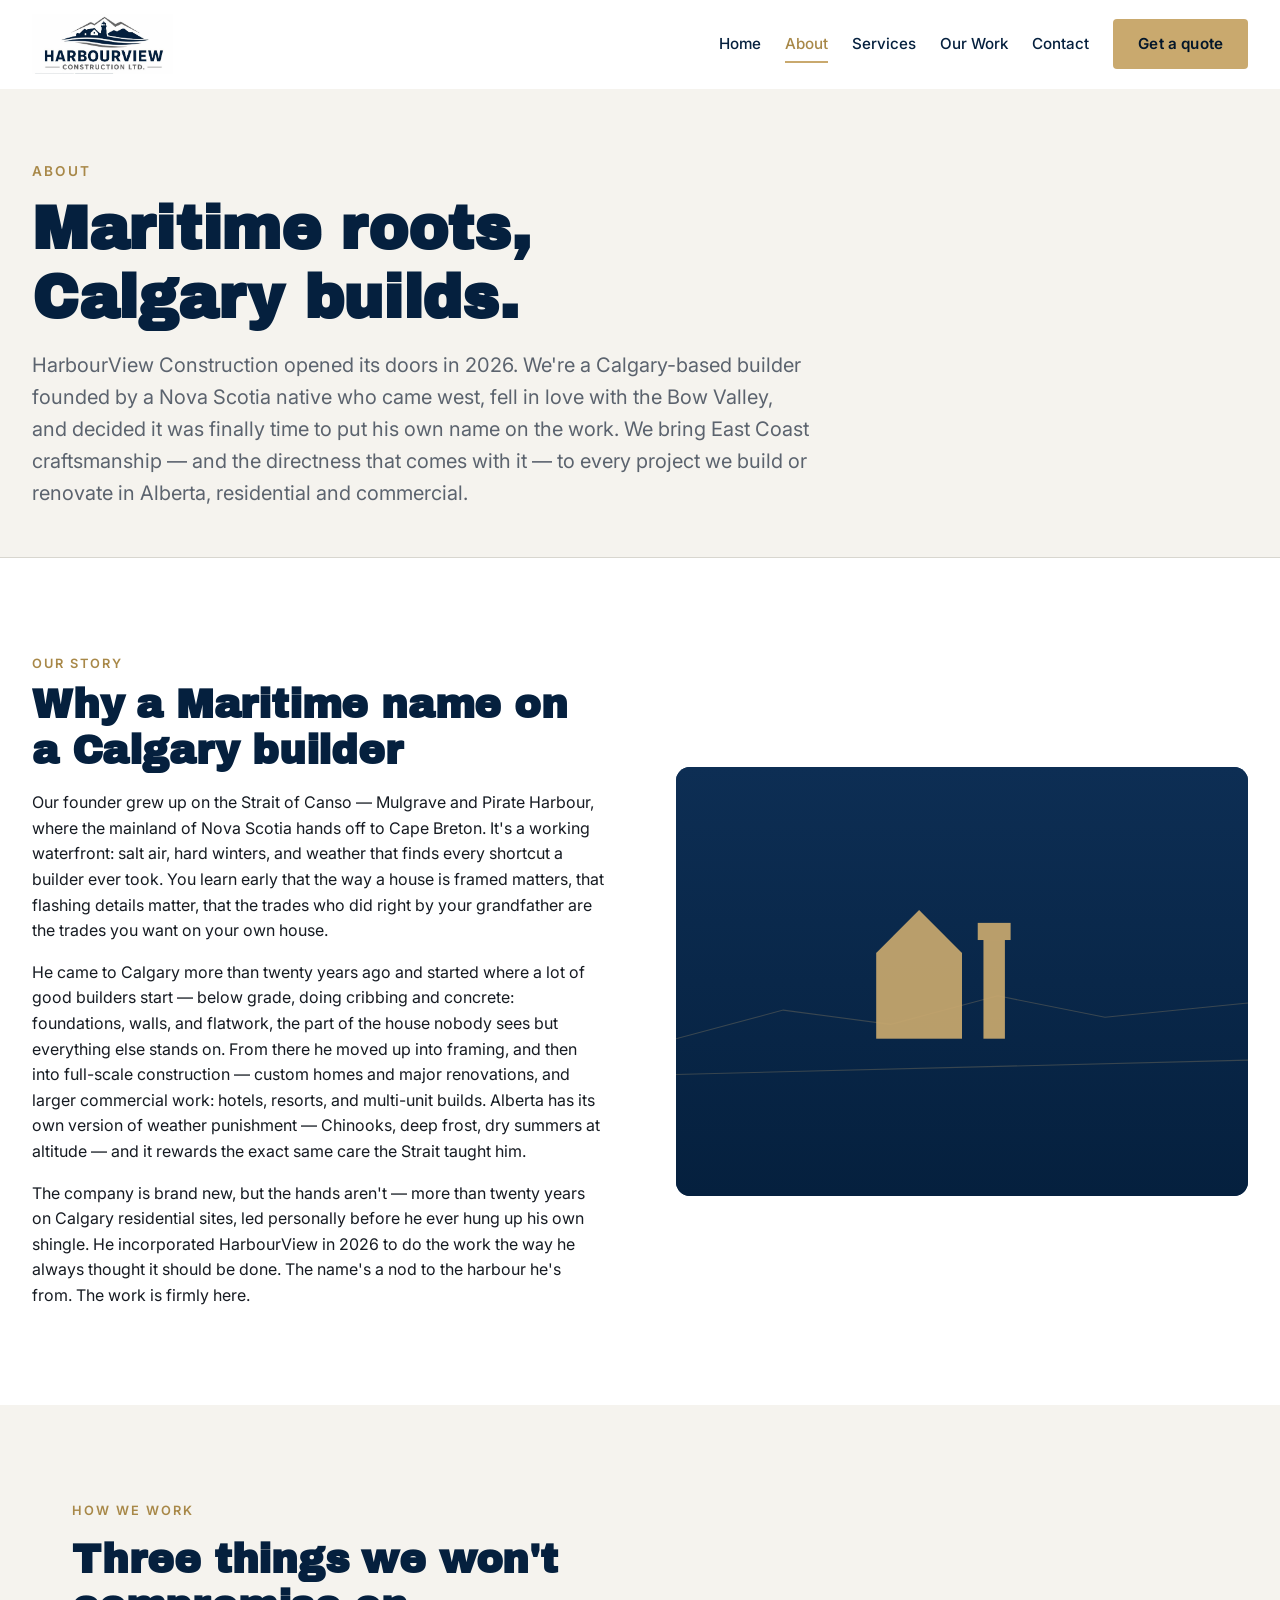
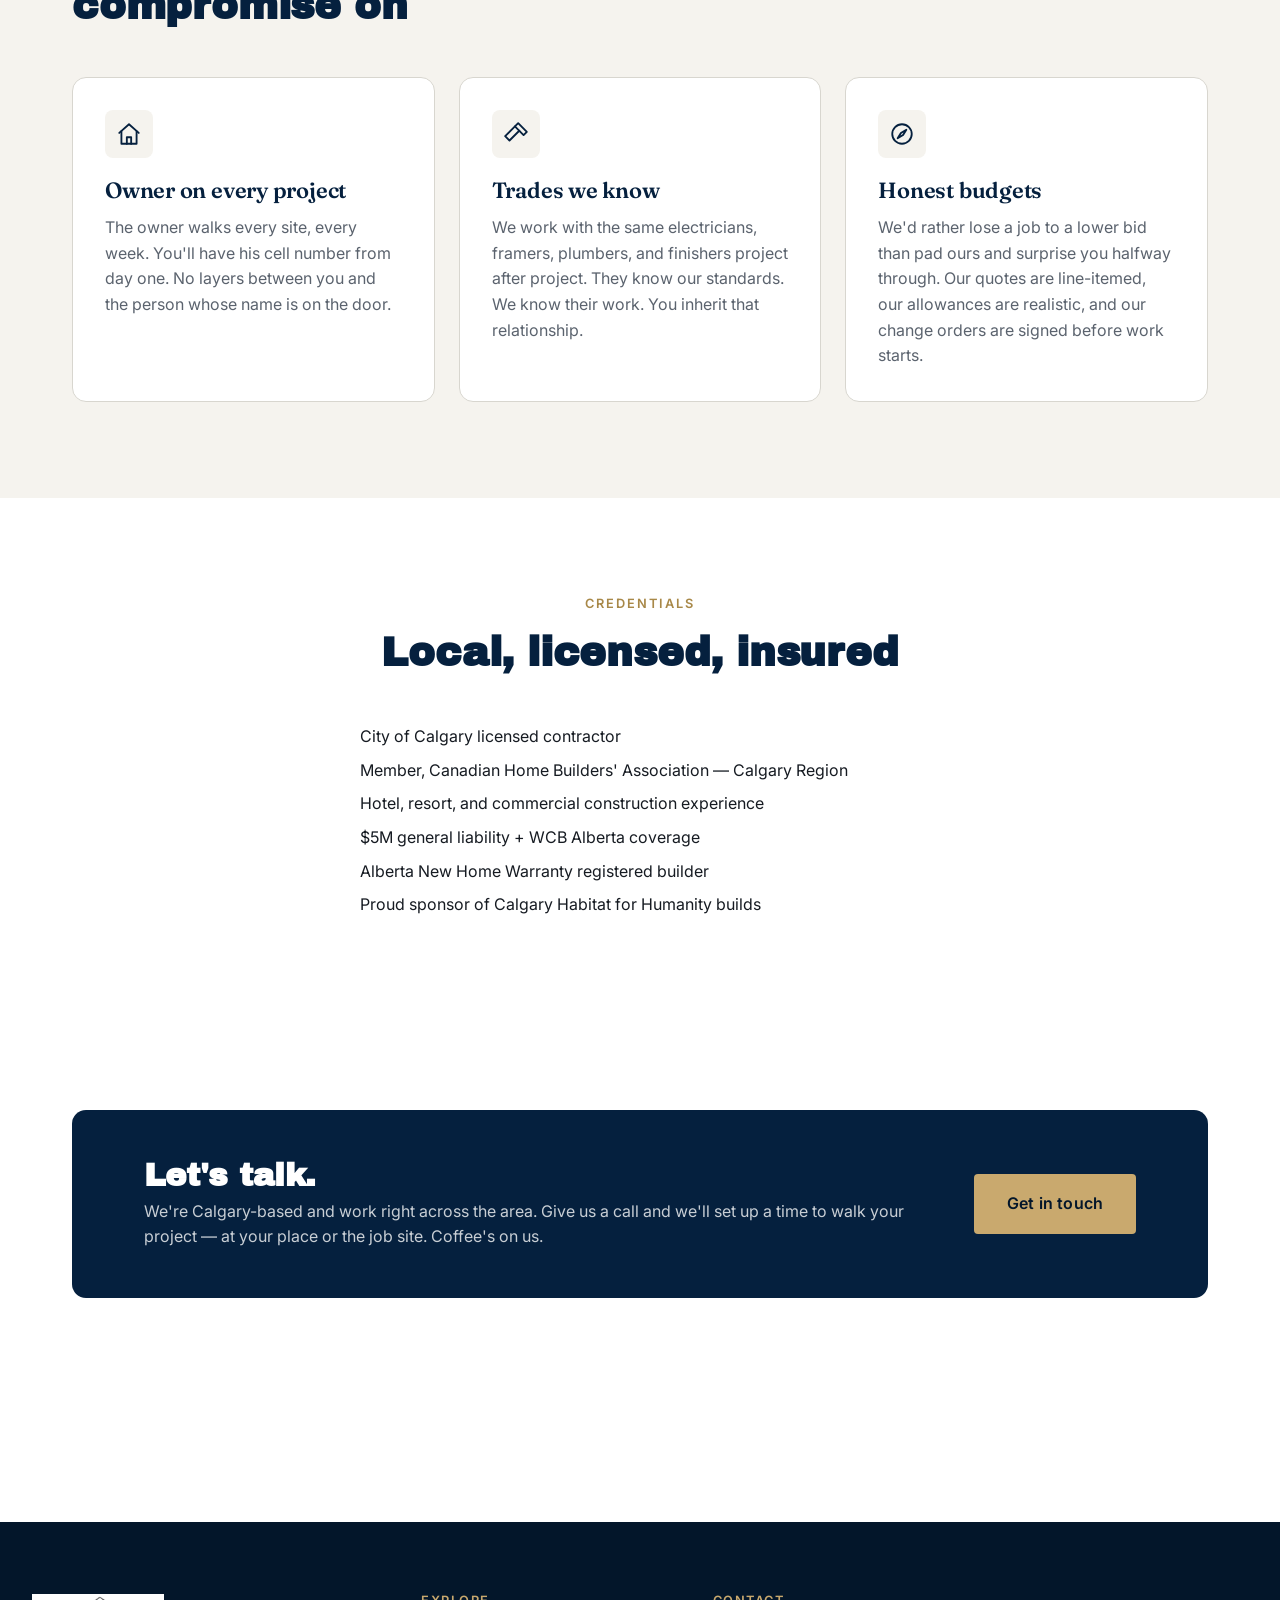
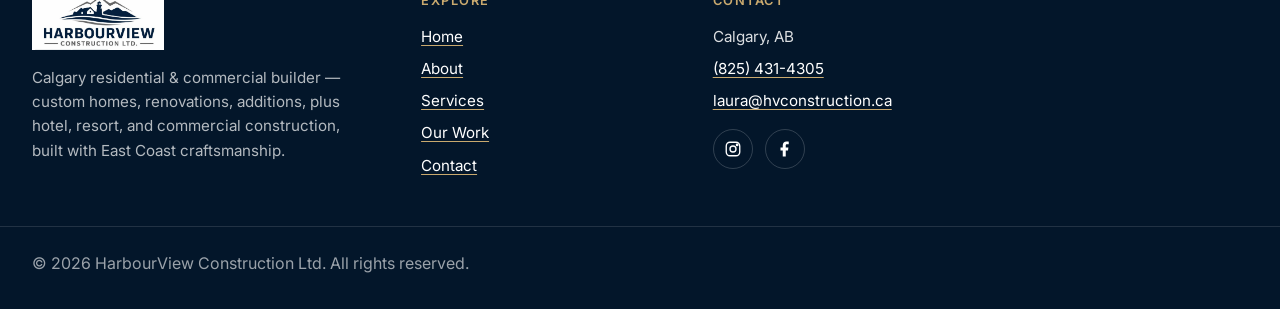
==== commit bb2cdeb1: "Content fixes" ====
--- a/about/index.html
+++ b/about/index.html
@@ -1,4 +1,4 @@
-<!doctype html><html lang="en"><head><meta charset="UTF-8"><meta name="viewport" content="width=device-width,initial-scale=1"><title>About · HarbourView Construction</title><meta name="description" content="HarbourView Construction is a Calgary-based residential and commercial builder founded by a Nova Scotia native. Maritime craftsmanship brought to Alberta homes, hotels, and commercial projects."><meta name="theme-color" content="#05203e"><link rel="canonical" href="https://hvconstruction.ca/about/"><meta property="og:site_name" content="HarbourView Construction"><meta property="og:type" content="website"><meta property="og:title" content="About"><meta property="og:description" content="HarbourView Construction is a Calgary-based residential and commercial builder founded by a Nova Scotia native. Maritime craftsmanship brought to Alberta homes, hotels, and commercial projects."><meta property="og:url" content="https://hvconstruction.ca/about/"><meta property="og:image" content="https://hvconstruction.ca/assets/img/logo/logo.png"><meta property="og:locale" content="en_CA"><meta name="twitter:card" content="summary_large_image"><meta name="twitter:title" content="About"><meta name="twitter:description" content="HarbourView Construction is a Calgary-based residential and commercial builder founded by a Nova Scotia native. Maritime craftsmanship brought to Alberta homes, hotels, and commercial projects."><meta name="twitter:image" content="https://hvconstruction.ca/assets/img/logo/logo.png"><link rel="icon" type="image/png" href="../assets/img/logo/logo.png"><link rel="apple-touch-icon" href="../assets/img/logo/logo.png"><link rel="preconnect" href="https://fonts.googleapis.com"><link rel="preconnect" href="https://fonts.gstatic.com" crossorigin><link rel="preload" as="style" href="https://fonts.googleapis.com/css2?family=Fraunces:opsz,wght@9..144,400;9..144,500;9..144,600&family=Inter:wght@400;500;600;700&display=swap"><link rel="stylesheet" href="https://fonts.googleapis.com/css2?family=Fraunces:opsz,wght@9..144,400;9..144,500;9..144,600&family=Inter:wght@400;500;600;700&display=swap" media="print" onload='this.media="all"'><noscript><link rel="stylesheet" href="https://fonts.googleapis.com/css2?family=Fraunces:opsz,wght@9..144,400;9..144,500;9..144,600&family=Inter:wght@400;500;600;700&display=swap"></noscript><link rel="stylesheet" href="../assets/css/main.css"><script type="application/ld+json">{
+<!doctype html><html lang="en"><head><meta charset="UTF-8"><meta name="viewport" content="width=device-width,initial-scale=1"><title>About · HarbourView Construction</title><meta name="description" content="HarbourView Construction is a Calgary-based residential and commercial builder founded by a Nova Scotia native. Maritime craftsmanship brought to Alberta homes, hotels, and commercial projects."><meta name="theme-color" content="#05203e"><link rel="canonical" href="https://hvconstruction.ca/about/"><meta property="og:site_name" content="HarbourView Construction"><meta property="og:type" content="website"><meta property="og:title" content="About"><meta property="og:description" content="HarbourView Construction is a Calgary-based residential and commercial builder founded by a Nova Scotia native. Maritime craftsmanship brought to Alberta homes, hotels, and commercial projects."><meta property="og:url" content="https://hvconstruction.ca/about/"><meta property="og:image" content="https://hvconstruction.ca/assets/img/logo/logo.png"><meta property="og:locale" content="en_CA"><meta name="twitter:card" content="summary_large_image"><meta name="twitter:title" content="About"><meta name="twitter:description" content="HarbourView Construction is a Calgary-based residential and commercial builder founded by a Nova Scotia native. Maritime craftsmanship brought to Alberta homes, hotels, and commercial projects."><meta name="twitter:image" content="https://hvconstruction.ca/assets/img/logo/logo.png"><link rel="icon" type="image/png" href="../assets/img/logo/logo.png"><link rel="apple-touch-icon" href="../assets/img/logo/logo.png"><link rel="preconnect" href="https://fonts.googleapis.com"><link rel="preconnect" href="https://fonts.gstatic.com" crossorigin><link rel="preload" as="style" href="https://fonts.googleapis.com/css2?family=Archivo+Black&family=Fraunces:opsz,wght@9..144,400;9..144,500;9..144,600&family=Inter:wght@400;500;600;700&display=swap"><link rel="stylesheet" href="https://fonts.googleapis.com/css2?family=Archivo+Black&family=Fraunces:opsz,wght@9..144,400;9..144,500;9..144,600&family=Inter:wght@400;500;600;700&display=swap" media="print" onload='this.media="all"'><noscript><link rel="stylesheet" href="https://fonts.googleapis.com/css2?family=Archivo+Black&family=Fraunces:opsz,wght@9..144,400;9..144,500;9..144,600&family=Inter:wght@400;500;600;700&display=swap"></noscript><link rel="stylesheet" href="../assets/css/main.css"><script type="application/ld+json">{
     "@context": "https://schema.org",
     "@type": "GeneralContractor",
     "name": "HarbourView Construction Ltd.",
--- a/assets/css/main.css
+++ b/assets/css/main.css
@@ -1 +1 @@
-﻿*,*::before,*::after{box-sizing:border-box}*{margin:0}html{text-size-adjust:100%;-webkit-font-smoothing:antialiased;scroll-behavior:smooth}@media(prefers-reduced-motion: reduce){html{scroll-behavior:auto}}body{min-height:100vh;line-height:1.6;font-family:"Inter",-apple-system,BlinkMacSystemFont,"Segoe UI",Roboto,sans-serif;font-weight:400;font-size:1rem;color:#161b22;background:#fff;text-rendering:optimizeLegibility}img,picture,video,canvas,svg{display:block;max-width:100%;height:auto}input,button,textarea,select{font:inherit;color:inherit}p,h1,h2,h3,h4,h5,h6{overflow-wrap:break-word}#root,#__next{isolation:isolate}h1,h2,h3,h4{font-family:"Fraunces","Playfair Display",Georgia,serif;font-weight:600;line-height:1.15;letter-spacing:-0.01em;color:#05203e}h1{font-size:clamp(2rem,24px + 2.5vw,3.5rem)}h2{font-size:clamp(1.625rem,21.3333333333px + 1.4583333333vw,2.5rem)}h3{font-size:clamp(1.25rem,18px + 0.625vw,1.625rem)}h4{font-size:clamp(1.125rem,17.3333333333px + 0.2083333333vw,1.25rem);font-family:"Inter",-apple-system,BlinkMacSystemFont,"Segoe UI",Roboto,sans-serif;font-weight:600}p{font-size:1rem}.lead{font-size:clamp(1.0625rem,16px + 0.3125vw,1.25rem);color:#5b636e}a{color:#05203e;text-decoration:underline;text-decoration-color:#c9a96e;text-underline-offset:3px;text-decoration-thickness:1px;transition:color 150ms cubic-bezier(0.16, 1, 0.3, 1)}a:hover{color:#a88848}a:focus-visible{outline:2px solid #c9a96e;outline-offset:2px;border-radius:2px}::selection{background:#c9a96e;color:#03162a}.skip-link{position:absolute;top:-40px;left:1rem;background:rgba(0,0,0,0);color:#fff;padding:.5rem 1rem;text-decoration:none;border-radius:4px;z-index:1100;transition:top 150ms cubic-bezier(0.16, 1, 0.3, 1)}.skip-link:focus{top:.5rem}.site-header{position:sticky;top:0;z-index:100;background:hsla(0,0%,100%,.92);backdrop-filter:saturate(140%) blur(8px);-webkit-backdrop-filter:saturate(140%) blur(8px);border-bottom:1px solid rgba(0,0,0,0);transition:border-color 240ms cubic-bezier(0.16, 1, 0.3, 1),box-shadow 240ms cubic-bezier(0.16, 1, 0.3, 1)}.site-header.is-scrolled{border-bottom-color:#d8d6cf;box-shadow:0 1px 2px rgba(0,0,0,.06),0 1px 3px rgba(0,0,0,.04)}.site-header__inner{width:100%;max-width:1440px;margin-inline:auto;padding-inline:1rem}@media(min-width: 768px){.site-header__inner{padding-inline:1.5rem}}@media(min-width: 1024px){.site-header__inner{padding-inline:2rem}}.site-header__inner{display:flex;align-items:center;justify-content:space-between;gap:1.5rem;min-height:72px;padding-block:.75rem}@media(min-width: 768px){.site-header__inner{min-height:88px}}.brand{display:inline-flex;align-items:center;text-decoration:none;color:#05203e}.brand__logo{height:48px;width:auto}@media(min-width: 768px){.brand__logo{height:60px}}.brand:hover{color:#05203e}.brand:focus-visible{outline:2px solid #c9a96e;outline-offset:2px;border-radius:4px}.nav{display:contents}@media(min-width: 1024px){.nav{display:inline-flex;align-items:center;gap:1.5rem}}.nav__list{display:none;list-style:none;padding:0;margin:0;gap:1.5rem}@media(min-width: 1024px){.nav__list{display:flex}}.nav__link{position:relative;font-size:.95rem;font-weight:500;color:#05203e;text-decoration:none;padding-block:.5rem;transition:color 150ms cubic-bezier(0.16, 1, 0.3, 1)}.nav__link::after{content:"";position:absolute;left:0;right:0;bottom:-2px;height:2px;background:#c9a96e;transform:scaleX(0);transform-origin:left;transition:transform 240ms cubic-bezier(0.16, 1, 0.3, 1)}.nav__link:hover,.nav__link.is-active{color:#a88848}.nav__link:hover::after,.nav__link.is-active::after{transform:scaleX(1)}.nav__cta{display:none}@media(min-width: 1024px){.nav__cta{display:inline-flex}}.nav-toggle{display:inline-flex;align-items:center;justify-content:center;width:44px;height:44px;background:rgba(0,0,0,0);border:1px solid #d8d6cf;border-radius:4px;cursor:pointer;color:#05203e}.nav-toggle:focus-visible{outline:2px solid #c9a96e;outline-offset:2px}@media(min-width: 1024px){.nav-toggle{display:none}}.nav-toggle svg{width:22px;height:22px}.nav-toggle__open{display:block}.nav-toggle__close{display:none}.nav-toggle[aria-expanded=true] .nav-toggle__open{display:none}.nav-toggle[aria-expanded=true] .nav-toggle__close{display:block}.mobile-nav{position:fixed;inset:0;z-index:500;background:#05203e;color:#fff;padding:3rem 1.5rem 2rem;display:flex;flex-direction:column;gap:2rem;transform:translateX(100%);transition:transform 240ms cubic-bezier(0.7, 0, 0.3, 1);overflow-y:auto}.mobile-nav.is-open{transform:translateX(0)}@media(min-width: 1024px){.mobile-nav{display:none}}.mobile-nav__header{display:flex;justify-content:space-between;align-items:center}.mobile-nav__close{background:rgba(0,0,0,0);border:1px solid hsla(0,0%,100%,.3);color:#fff;width:44px;height:44px;border-radius:4px;cursor:pointer;display:inline-flex;align-items:center;justify-content:center}.mobile-nav__close:focus-visible{outline:2px solid #c9a96e;outline-offset:2px}.mobile-nav__list{list-style:none;padding:0;margin:0;display:flex;flex-direction:column;gap:1rem}.mobile-nav__link{display:block;font-family:"Fraunces","Playfair Display",Georgia,serif;font-size:1.75rem;font-weight:600;color:#fff;text-decoration:none;padding-block:.5rem;border-bottom:1px solid hsla(0,0%,100%,.12)}.mobile-nav__link:hover,.mobile-nav__link.is-active{color:#c9a96e}.mobile-nav__link:focus-visible{outline:2px solid #c9a96e;outline-offset:2px;border-radius:4px}.mobile-nav__contact{margin-top:auto;padding-top:1.5rem;border-top:1px solid hsla(0,0%,100%,.16);color:hsla(0,0%,100%,.85);font-size:.95rem}.mobile-nav__contact a{color:#fff}body.is-nav-open{overflow:hidden}.site-footer{background:#03162a;color:hsla(0,0%,100%,.86);padding-block:4.5rem 2rem;margin-top:8rem}.site-footer a{color:#fff;text-decoration-color:#c9a96e}.site-footer a:hover{color:#c9a96e}.footer-grid{width:100%;max-width:1440px;margin-inline:auto;padding-inline:1rem}@media(min-width: 768px){.footer-grid{padding-inline:1.5rem}}@media(min-width: 1024px){.footer-grid{padding-inline:2rem}}.footer-grid{display:grid;gap:3rem}@media(min-width: 768px){.footer-grid{grid-template-columns:1.4fr 1fr 1fr 1fr}}.footer-col__title{font-family:"Inter",-apple-system,BlinkMacSystemFont,"Segoe UI",Roboto,sans-serif;font-size:.8rem;font-weight:600;text-transform:uppercase;letter-spacing:.12em;color:#c9a96e;margin-bottom:1rem}.footer-col__list{list-style:none;padding:0;margin:0;display:flex;flex-direction:column;gap:.5rem}.footer-col p,.footer-col li{font-size:.95rem}.footer-brand__logo{height:56px;margin-bottom:1rem}.footer-brand p{color:hsla(0,0%,100%,.7);max-width:32ch}.footer-meta{width:100%;max-width:1440px;margin-inline:auto;padding-inline:1rem}@media(min-width: 768px){.footer-meta{padding-inline:1.5rem}}@media(min-width: 1024px){.footer-meta{padding-inline:2rem}}.footer-meta{margin-top:3rem;padding-top:1.5rem;border-top:1px solid hsla(0,0%,100%,.12);display:flex;flex-direction:column;gap:.75rem;font-size:.85rem;color:hsla(0,0%,100%,.6)}@media(min-width: 768px){.footer-meta{flex-direction:row;justify-content:space-between}}.social-links{display:flex;gap:.75rem;list-style:none;padding:0;margin:0}.social-links a{display:inline-flex;align-items:center;justify-content:center;width:40px;height:40px;border:1px solid hsla(0,0%,100%,.18);border-radius:50%;text-decoration:none;transition:all 150ms cubic-bezier(0.16, 1, 0.3, 1)}.social-links a:hover{background:#c9a96e;border-color:#c9a96e;color:#03162a}.social-links svg{width:18px;height:18px}.btn{display:inline-flex;align-items:center;justify-content:center;gap:.5rem;padding:.75rem 1.5rem;font-family:"Inter",-apple-system,BlinkMacSystemFont,"Segoe UI",Roboto,sans-serif;font-size:.95rem;font-weight:600;letter-spacing:.01em;text-decoration:none;border:1px solid rgba(0,0,0,0);border-radius:4px;cursor:pointer;transition:all 150ms cubic-bezier(0.16, 1, 0.3, 1);white-space:nowrap}.btn:focus-visible{outline:2px solid #c9a96e;outline-offset:2px}.btn--primary{background:#05203e;color:#fff}.btn--primary:hover{background:#0d2e54;color:#fff}.btn--accent{background:#c9a96e;color:#03162a}.btn--accent:hover{background:#a88848;color:#fff}.btn--outline{background:rgba(0,0,0,0);color:#05203e;border-color:#05203e}.btn--outline:hover{background:#05203e;color:#fff}.btn--ghost{background:rgba(0,0,0,0);color:#05203e}.btn--ghost:hover{color:#a88848}.btn--lg{padding:1rem 2rem;font-size:1rem}.btn svg{width:16px;height:16px;transition:transform 150ms cubic-bezier(0.16, 1, 0.3, 1)}.btn:hover svg.icon-arrow{transform:translateX(2px)}.section{padding-block:4.5rem}@media(min-width: 768px){.section{padding-block:6rem}}.section--tight{padding-block:3rem}.section--sand{background:#f5f3ee}.section--navy{background:#05203e;color:hsla(0,0%,100%,.92)}.section--navy h1,.section--navy h2,.section--navy h3,.section--navy h4{color:#fff}.section--navy a{color:#fff;text-decoration-color:#c9a96e}.section--navy a:hover{color:#c9a96e}.container{width:100%;max-width:1200px;margin-inline:auto;padding-inline:1rem}@media(min-width: 768px){.container{padding-inline:1.5rem}}@media(min-width: 1024px){.container{padding-inline:2rem}}.container--wide{width:100%;max-width:1440px;margin-inline:auto;padding-inline:1rem}@media(min-width: 768px){.container--wide{padding-inline:1.5rem}}@media(min-width: 1024px){.container--wide{padding-inline:2rem}}.container--narrow{width:100%;max-width:760px;margin-inline:auto;padding-inline:1rem}@media(min-width: 768px){.container--narrow{padding-inline:1.5rem}}@media(min-width: 1024px){.container--narrow{padding-inline:2rem}}.section-header{display:flex;flex-direction:column;gap:1rem;max-width:64ch;margin-bottom:3rem}.section-header__eyebrow{font-family:"Inter",-apple-system,BlinkMacSystemFont,"Segoe UI",Roboto,sans-serif;font-size:.8rem;font-weight:600;text-transform:uppercase;letter-spacing:.16em;color:#a88848}.section-header__title{margin:0}.section-header__lead{color:#5b636e}.section-header--center{margin-inline:auto;text-align:center;align-items:center}.card{display:flex;flex-direction:column;background:#fff;border:1px solid #d8d6cf;border-radius:14px;overflow:hidden;transition:transform 240ms cubic-bezier(0.16, 1, 0.3, 1),box-shadow 240ms cubic-bezier(0.16, 1, 0.3, 1),border-color 240ms cubic-bezier(0.16, 1, 0.3, 1)}.card:hover{transform:translateY(-2px);box-shadow:0 4px 12px rgba(0,0,0,.08),0 2px 4px rgba(0,0,0,.04);border-color:#c9a96e}.card__media{aspect-ratio:4/3;background:#ebe7dd;overflow:hidden}.card__media img,.card__media svg{width:100%;height:100%;object-fit:cover}.card__body{padding:1.5rem;display:flex;flex-direction:column;gap:.5rem;flex:1}.card__eyebrow{font-size:.75rem;text-transform:uppercase;letter-spacing:.14em;color:#a88848;font-weight:600}.card__title{font-family:"Fraunces","Playfair Display",Georgia,serif;font-size:1.25rem;margin:0}.card__meta{color:#5b636e;font-size:.875rem}.card__summary{color:#5b636e;font-size:.95rem;margin-top:.5rem}.card__cta{margin-top:auto;padding-top:1rem;font-weight:600;color:#05203e;text-decoration:none;display:inline-flex;align-items:center;gap:.25rem}.card__cta::after{content:"→";transition:transform 150ms cubic-bezier(0.16, 1, 0.3, 1)}.card:hover .card__cta::after{transform:translateX(3px)}.card-grid{display:grid;gap:1.5rem;grid-template-columns:1fr}@media(min-width: 768px){.card-grid{grid-template-columns:repeat(2, 1fr)}}@media(min-width: 1024px){.card-grid{grid-template-columns:repeat(3, 1fr)}}.service-tile{background:#fff;border:1px solid #d8d6cf;border-radius:14px;padding:2rem;display:flex;flex-direction:column;gap:.75rem;transition:border-color 240ms cubic-bezier(0.16, 1, 0.3, 1),transform 240ms cubic-bezier(0.16, 1, 0.3, 1)}.service-tile:hover{border-color:#c9a96e;transform:translateY(-2px)}.service-tile__icon{width:48px;height:48px;display:inline-flex;align-items:center;justify-content:center;background:#f5f3ee;color:#05203e;border-radius:8px;margin-bottom:.5rem}.service-tile__icon svg{width:26px;height:26px}.service-tile__title{font-family:"Fraunces","Playfair Display",Georgia,serif;font-size:1.375rem}.service-tile__summary{color:#5b636e}.service-tile__list{list-style:none;padding:0;margin-top:.75rem;display:flex;flex-direction:column;gap:.25rem;font-size:.95rem}.service-tile__list li{padding-left:1rem;position:relative}.service-tile__list li::before{content:"";position:absolute;left:0;top:.6em;width:6px;height:6px;background:#c9a96e;border-radius:50%}.quote__text{font-family:"Fraunces","Playfair Display",Georgia,serif;font-size:clamp(1.125rem,16px + 0.625vw,1.5rem);line-height:1.4;color:#05203e}.quote__author{margin-top:1rem;font-size:.9rem;color:#5b636e}.quote__author strong{color:#05203e;font-weight:600}.filters{display:flex;flex-wrap:wrap;gap:.5rem;margin-bottom:2rem}.filter-chip{background:rgba(0,0,0,0);border:1px solid #d8d6cf;color:#05203e;padding:.25rem 1rem;border-radius:999px;font-size:.9rem;font-weight:500;cursor:pointer;transition:all 150ms cubic-bezier(0.16, 1, 0.3, 1)}.filter-chip:hover{border-color:#05203e}.filter-chip.is-active{background:#05203e;color:#fff;border-color:#05203e}.filter-chip:focus-visible{outline:2px solid #c9a96e;outline-offset:2px}.form{display:grid;gap:1rem;max-width:640px}.field{display:flex;flex-direction:column;gap:.25rem}.field__label{font-size:.875rem;font-weight:600;color:#05203e}.field__hint{font-size:.8rem;color:#5b636e}.field__input,.field__textarea,.field__select{padding:.75rem 1rem;border:1px solid #d8d6cf;border-radius:4px;background:#fff;transition:border-color 150ms cubic-bezier(0.16, 1, 0.3, 1),box-shadow 150ms cubic-bezier(0.16, 1, 0.3, 1)}.field__input:focus,.field__textarea:focus,.field__select:focus{outline:none;border-color:#05203e;box-shadow:0 0 0 3px rgba(201,169,110,.35)}.field__textarea{resize:vertical;min-height:120px}.form-row{display:grid;gap:1rem}@media(min-width: 768px){.form-row{grid-template-columns:1fr 1fr}}.hero{position:relative;padding-block:4.5rem 6rem;background:linear-gradient(180deg, #f5f3ee 0%, #ffffff 100%);overflow:hidden}@media(min-width: 768px){.hero{padding-block:6rem 8rem}}.hero__inner{width:100%;max-width:1440px;margin-inline:auto;padding-inline:1rem}@media(min-width: 768px){.hero__inner{padding-inline:1.5rem}}@media(min-width: 1024px){.hero__inner{padding-inline:2rem}}.hero__inner{display:grid;gap:3rem;align-items:center}@media(min-width: 1024px){.hero__inner{grid-template-columns:1.1fr 1fr;gap:4.5rem}}.hero__eyebrow{font-size:.85rem;font-weight:600;text-transform:uppercase;letter-spacing:.16em;color:#a88848;margin-bottom:.75rem}.hero__title{font-size:clamp(2.25rem,25.3333333333px + 3.3333333333vw,4.25rem);line-height:1.05;letter-spacing:-0.02em}.hero__title em{font-style:italic;color:#a88848;font-weight:400}.hero__lead{margin-top:1rem;max-width:52ch}.hero__actions{display:flex;flex-wrap:wrap;gap:.75rem;margin-top:1.5rem}.hero__media{border-radius:14px;overflow:hidden;aspect-ratio:4/5;background:#0d2e54;box-shadow:0 12px 32px rgba(0,0,0,.1),0 4px 8px rgba(0,0,0,.06)}@media(min-width: 1024px){.hero__media{aspect-ratio:4/5}}.stats{display:grid;gap:1.5rem;grid-template-columns:repeat(2, 1fr)}@media(min-width: 768px){.stats{grid-template-columns:repeat(4, 1fr)}}.stats__item{text-align:center;padding:1rem}.stats__value{font-family:"Fraunces","Playfair Display",Georgia,serif;font-size:clamp(2rem,26.6666666667px + 1.6666666667vw,3rem);font-weight:600;color:#05203e;line-height:1}.stats__label{margin-top:.25rem;font-size:.85rem;text-transform:uppercase;letter-spacing:.12em;color:#5b636e}.cta-strip{background:#05203e;color:#fff;border-radius:14px;padding:3rem;display:flex;flex-direction:column;gap:1rem}@media(min-width: 768px){.cta-strip{flex-direction:row;align-items:center;justify-content:space-between;padding:3rem 4.5rem}}.cta-strip h2{color:#fff;font-size:clamp(1.5rem,21.3333333333px + 0.8333333333vw,2rem);margin:0}.cta-strip p{color:hsla(0,0%,100%,.78);margin-top:.25rem}.page-hero{background:#f5f3ee;padding-block:4.5rem 3rem;border-bottom:1px solid #d8d6cf}.page-hero__inner{width:100%;max-width:1440px;margin-inline:auto;padding-inline:1rem}@media(min-width: 768px){.page-hero__inner{padding-inline:1.5rem}}@media(min-width: 1024px){.page-hero__inner{padding-inline:2rem}}.page-hero__eyebrow{font-size:.85rem;font-weight:600;text-transform:uppercase;letter-spacing:.16em;color:#a88848;margin-bottom:.75rem}.page-hero__title{font-size:clamp(2.25rem,28px + 2.5vw,3.75rem);margin:0}.page-hero__lead{margin-top:1rem;max-width:60ch}.two-col{display:grid;gap:3rem}@media(min-width: 768px){.two-col{grid-template-columns:1fr 1fr;gap:4.5rem;align-items:center}}.two-col__media{border-radius:14px;overflow:hidden;aspect-ratio:4/3;background:#0d2e54}.two-col h2{margin-bottom:1rem}.two-col p+p{margin-top:1rem}.gallery{display:grid;gap:1.5rem;grid-template-columns:1fr}@media(min-width: 480px){.gallery{grid-template-columns:repeat(2, 1fr)}}@media(min-width: 1024px){.gallery{grid-template-columns:repeat(3, 1fr)}}.gallery-item{display:flex;flex-direction:column;background:#fff;border-radius:14px;overflow:hidden;border:1px solid #d8d6cf;transition:all 240ms cubic-bezier(0.16, 1, 0.3, 1)}.gallery-item.is-hidden{display:none}.gallery-item:hover{transform:translateY(-2px);box-shadow:0 4px 12px rgba(0,0,0,.08),0 2px 4px rgba(0,0,0,.04);border-color:#c9a96e}.gallery-item__media{aspect-ratio:4/3;overflow:hidden}.gallery-item__media img,.gallery-item__media svg{width:100%;height:100%;object-fit:cover}.gallery-item__body{padding:1.5rem;display:flex;flex-direction:column;gap:.25rem}.gallery-item__category{font-size:.75rem;text-transform:uppercase;letter-spacing:.14em;font-weight:600;color:#a88848}.gallery-item__title{font-family:"Fraunces","Playfair Display",Georgia,serif;font-size:1.25rem;margin:0}.gallery-item__meta{color:#5b636e;font-size:.875rem}.contact-block{display:grid;gap:1rem}.contact-block__row{display:flex;align-items:flex-start;gap:1rem}.contact-block__row svg{flex-shrink:0;width:22px;height:22px;color:#a88848;margin-top:2px}.contact-block__row a{font-weight:500}.contact-block__label{font-size:.75rem;text-transform:uppercase;letter-spacing:.14em;color:#5b636e;margin-bottom:2px}.notfound{text-align:center;padding-block:8rem}.notfound__code{font-family:"Fraunces","Playfair Display",Georgia,serif;font-size:clamp(5rem,18vw,12rem);line-height:1;color:#c9a96e;margin-bottom:1rem}
+﻿*,*::before,*::after{box-sizing:border-box}*{margin:0}html{text-size-adjust:100%;-webkit-font-smoothing:antialiased;scroll-behavior:smooth}@media(prefers-reduced-motion: reduce){html{scroll-behavior:auto}}body{min-height:100vh;line-height:1.6;font-family:"Inter",-apple-system,BlinkMacSystemFont,"Segoe UI",Roboto,sans-serif;font-weight:400;font-size:1rem;color:#161b22;background:#fff;text-rendering:optimizeLegibility}img,picture,video,canvas,svg{display:block;max-width:100%;height:auto}input,button,textarea,select{font:inherit;color:inherit}p,h1,h2,h3,h4,h5,h6{overflow-wrap:break-word}#root,#__next{isolation:isolate}h1,h2,h3,h4{font-family:"Fraunces","Playfair Display",Georgia,serif;font-weight:600;line-height:1.15;letter-spacing:-0.01em;color:#05203e}h1,h2{font-family:"Archivo Black","Arial Black","Helvetica Neue",Impact,sans-serif;letter-spacing:-0.005em}h1{font-size:clamp(2rem,24px + 2.5vw,3.5rem)}h2{font-size:clamp(1.625rem,21.3333333333px + 1.4583333333vw,2.5rem)}h3{font-size:clamp(1.25rem,18px + 0.625vw,1.625rem)}h4{font-size:clamp(1.125rem,17.3333333333px + 0.2083333333vw,1.25rem);font-family:"Inter",-apple-system,BlinkMacSystemFont,"Segoe UI",Roboto,sans-serif;font-weight:600}p{font-size:1rem}.lead{font-size:clamp(1.0625rem,16px + 0.3125vw,1.25rem);color:#5b636e}a{color:#05203e;text-decoration:underline;text-decoration-color:#c9a96e;text-underline-offset:3px;text-decoration-thickness:1px;transition:color 150ms cubic-bezier(0.16, 1, 0.3, 1)}a:hover{color:#a88848}a:focus-visible{outline:2px solid #c9a96e;outline-offset:2px;border-radius:2px}::selection{background:#c9a96e;color:#03162a}.skip-link{position:absolute;top:-40px;left:1rem;background:rgba(0,0,0,0);color:#fff;padding:.5rem 1rem;text-decoration:none;border-radius:4px;z-index:1100;transition:top 150ms cubic-bezier(0.16, 1, 0.3, 1)}.skip-link:focus{top:.5rem}.site-header{position:sticky;top:0;z-index:100;background:hsla(0,0%,100%,.92);backdrop-filter:saturate(140%) blur(8px);-webkit-backdrop-filter:saturate(140%) blur(8px);border-bottom:1px solid rgba(0,0,0,0);transition:border-color 240ms cubic-bezier(0.16, 1, 0.3, 1),box-shadow 240ms cubic-bezier(0.16, 1, 0.3, 1)}.site-header.is-scrolled{border-bottom-color:#d8d6cf;box-shadow:0 1px 2px rgba(0,0,0,.06),0 1px 3px rgba(0,0,0,.04)}.site-header__inner{width:100%;max-width:1440px;margin-inline:auto;padding-inline:1rem}@media(min-width: 768px){.site-header__inner{padding-inline:1.5rem}}@media(min-width: 1024px){.site-header__inner{padding-inline:2rem}}.site-header__inner{display:flex;align-items:center;justify-content:space-between;gap:1.5rem;min-height:72px;padding-block:.75rem}@media(min-width: 768px){.site-header__inner{min-height:88px}}.brand{display:inline-flex;align-items:center;text-decoration:none;color:#05203e}.brand__logo{height:48px;width:auto}@media(min-width: 768px){.brand__logo{height:60px}}.brand:hover{color:#05203e}.brand:focus-visible{outline:2px solid #c9a96e;outline-offset:2px;border-radius:4px}.nav{display:contents}@media(min-width: 1024px){.nav{display:inline-flex;align-items:center;gap:1.5rem}}.nav__list{display:none;list-style:none;padding:0;margin:0;gap:1.5rem}@media(min-width: 1024px){.nav__list{display:flex}}.nav__link{position:relative;font-size:.95rem;font-weight:500;color:#05203e;text-decoration:none;padding-block:.5rem;transition:color 150ms cubic-bezier(0.16, 1, 0.3, 1)}.nav__link::after{content:"";position:absolute;left:0;right:0;bottom:-2px;height:2px;background:#c9a96e;transform:scaleX(0);transform-origin:left;transition:transform 240ms cubic-bezier(0.16, 1, 0.3, 1)}.nav__link:hover,.nav__link.is-active{color:#a88848}.nav__link:hover::after,.nav__link.is-active::after{transform:scaleX(1)}.nav__cta{display:none}@media(min-width: 1024px){.nav__cta{display:inline-flex}}.nav-toggle{display:inline-flex;align-items:center;justify-content:center;width:44px;height:44px;background:rgba(0,0,0,0);border:1px solid #d8d6cf;border-radius:4px;cursor:pointer;color:#05203e}.nav-toggle:focus-visible{outline:2px solid #c9a96e;outline-offset:2px}@media(min-width: 1024px){.nav-toggle{display:none}}.nav-toggle svg{width:22px;height:22px}.nav-toggle__open{display:block}.nav-toggle__close{display:none}.nav-toggle[aria-expanded=true] .nav-toggle__open{display:none}.nav-toggle[aria-expanded=true] .nav-toggle__close{display:block}.mobile-nav{position:fixed;inset:0;z-index:500;background:#05203e;color:#fff;padding:3rem 1.5rem 2rem;display:flex;flex-direction:column;gap:2rem;transform:translateX(100%);transition:transform 240ms cubic-bezier(0.7, 0, 0.3, 1);overflow-y:auto}.mobile-nav.is-open{transform:translateX(0)}@media(min-width: 1024px){.mobile-nav{display:none}}.mobile-nav__header{display:flex;justify-content:space-between;align-items:center}.mobile-nav__close{background:rgba(0,0,0,0);border:1px solid hsla(0,0%,100%,.3);color:#fff;width:44px;height:44px;border-radius:4px;cursor:pointer;display:inline-flex;align-items:center;justify-content:center}.mobile-nav__close:focus-visible{outline:2px solid #c9a96e;outline-offset:2px}.mobile-nav__list{list-style:none;padding:0;margin:0;display:flex;flex-direction:column;gap:1rem}.mobile-nav__link{display:block;font-family:"Fraunces","Playfair Display",Georgia,serif;font-size:1.75rem;font-weight:600;color:#fff;text-decoration:none;padding-block:.5rem;border-bottom:1px solid hsla(0,0%,100%,.12)}.mobile-nav__link:hover,.mobile-nav__link.is-active{color:#c9a96e}.mobile-nav__link:focus-visible{outline:2px solid #c9a96e;outline-offset:2px;border-radius:4px}.mobile-nav__contact{margin-top:auto;padding-top:1.5rem;border-top:1px solid hsla(0,0%,100%,.16);color:hsla(0,0%,100%,.85);font-size:.95rem}.mobile-nav__contact a{color:#fff}body.is-nav-open{overflow:hidden}.site-footer{background:#03162a;color:hsla(0,0%,100%,.86);padding-block:4.5rem 2rem;margin-top:8rem}.site-footer a{color:#fff;text-decoration-color:#c9a96e}.site-footer a:hover{color:#c9a96e}.footer-grid{width:100%;max-width:1440px;margin-inline:auto;padding-inline:1rem}@media(min-width: 768px){.footer-grid{padding-inline:1.5rem}}@media(min-width: 1024px){.footer-grid{padding-inline:2rem}}.footer-grid{display:grid;gap:3rem}@media(min-width: 768px){.footer-grid{grid-template-columns:1.4fr 1fr 1fr 1fr}}.footer-col__title{font-family:"Inter",-apple-system,BlinkMacSystemFont,"Segoe UI",Roboto,sans-serif;font-size:.8rem;font-weight:600;text-transform:uppercase;letter-spacing:.12em;color:#c9a96e;margin-bottom:1rem}.footer-col__list{list-style:none;padding:0;margin:0;display:flex;flex-direction:column;gap:.5rem}.footer-col p,.footer-col li{font-size:.95rem}.footer-brand__logo{height:56px;margin-bottom:1rem}.footer-brand p{color:hsla(0,0%,100%,.7);max-width:32ch}.footer-meta{width:100%;max-width:1440px;margin-inline:auto;padding-inline:1rem}@media(min-width: 768px){.footer-meta{padding-inline:1.5rem}}@media(min-width: 1024px){.footer-meta{padding-inline:2rem}}.footer-meta{margin-top:3rem;padding-top:1.5rem;border-top:1px solid hsla(0,0%,100%,.12);display:flex;flex-direction:column;gap:.75rem;font-size:.85rem;color:hsla(0,0%,100%,.6)}@media(min-width: 768px){.footer-meta{flex-direction:row;justify-content:space-between}}.social-links{display:flex;gap:.75rem;list-style:none;padding:0;margin:0}.social-links a{display:inline-flex;align-items:center;justify-content:center;width:40px;height:40px;border:1px solid hsla(0,0%,100%,.18);border-radius:50%;text-decoration:none;transition:all 150ms cubic-bezier(0.16, 1, 0.3, 1)}.social-links a:hover{background:#c9a96e;border-color:#c9a96e;color:#03162a}.social-links svg{width:18px;height:18px}.btn{display:inline-flex;align-items:center;justify-content:center;gap:.5rem;padding:.75rem 1.5rem;font-family:"Inter",-apple-system,BlinkMacSystemFont,"Segoe UI",Roboto,sans-serif;font-size:.95rem;font-weight:600;letter-spacing:.01em;text-decoration:none;border:1px solid rgba(0,0,0,0);border-radius:4px;cursor:pointer;transition:all 150ms cubic-bezier(0.16, 1, 0.3, 1);white-space:nowrap}.btn:focus-visible{outline:2px solid #c9a96e;outline-offset:2px}.btn--primary{background:#05203e;color:#fff}.btn--primary:hover{background:#0d2e54;color:#fff}.btn--accent{background:#c9a96e;color:#03162a}.btn--accent:hover{background:#a88848;color:#fff}.btn--outline{background:rgba(0,0,0,0);color:#05203e;border-color:#05203e}.btn--outline:hover{background:#05203e;color:#fff}.btn--ghost{background:rgba(0,0,0,0);color:#05203e}.btn--ghost:hover{color:#a88848}.btn--lg{padding:1rem 2rem;font-size:1rem}.btn svg{width:16px;height:16px;transition:transform 150ms cubic-bezier(0.16, 1, 0.3, 1)}.btn:hover svg.icon-arrow{transform:translateX(2px)}.section{padding-block:4.5rem}@media(min-width: 768px){.section{padding-block:6rem}}.section--tight{padding-block:3rem}.section--sand{background:#f5f3ee}.section--navy{background:#05203e;color:hsla(0,0%,100%,.92)}.section--navy h1,.section--navy h2,.section--navy h3,.section--navy h4{color:#fff}.section--navy a{color:#fff;text-decoration-color:#c9a96e}.section--navy a:hover{color:#c9a96e}.container{width:100%;max-width:1200px;margin-inline:auto;padding-inline:1rem}@media(min-width: 768px){.container{padding-inline:1.5rem}}@media(min-width: 1024px){.container{padding-inline:2rem}}.container--wide{width:100%;max-width:1440px;margin-inline:auto;padding-inline:1rem}@media(min-width: 768px){.container--wide{padding-inline:1.5rem}}@media(min-width: 1024px){.container--wide{padding-inline:2rem}}.container--narrow{width:100%;max-width:760px;margin-inline:auto;padding-inline:1rem}@media(min-width: 768px){.container--narrow{padding-inline:1.5rem}}@media(min-width: 1024px){.container--narrow{padding-inline:2rem}}.section-header{display:flex;flex-direction:column;gap:1rem;max-width:64ch;margin-bottom:3rem}.section-header__eyebrow{font-family:"Inter",-apple-system,BlinkMacSystemFont,"Segoe UI",Roboto,sans-serif;font-size:.8rem;font-weight:600;text-transform:uppercase;letter-spacing:.16em;color:#a88848}.section-header__title{margin:0}.section-header__lead{color:#5b636e}.section-header--center{margin-inline:auto;text-align:center;align-items:center}.card{display:flex;flex-direction:column;background:#fff;border:1px solid #d8d6cf;border-radius:14px;overflow:hidden;transition:transform 240ms cubic-bezier(0.16, 1, 0.3, 1),box-shadow 240ms cubic-bezier(0.16, 1, 0.3, 1),border-color 240ms cubic-bezier(0.16, 1, 0.3, 1)}.card:hover{transform:translateY(-2px);box-shadow:0 4px 12px rgba(0,0,0,.08),0 2px 4px rgba(0,0,0,.04);border-color:#c9a96e}.card__media{aspect-ratio:4/3;background:#ebe7dd;overflow:hidden}.card__media img,.card__media svg{width:100%;height:100%;object-fit:cover}.card__body{padding:1.5rem;display:flex;flex-direction:column;gap:.5rem;flex:1}.card__eyebrow{font-size:.75rem;text-transform:uppercase;letter-spacing:.14em;color:#a88848;font-weight:600}.card__title{font-family:"Fraunces","Playfair Display",Georgia,serif;font-size:1.25rem;margin:0}.card__meta{color:#5b636e;font-size:.875rem}.card__summary{color:#5b636e;font-size:.95rem;margin-top:.5rem}.card__cta{margin-top:auto;padding-top:1rem;font-weight:600;color:#05203e;text-decoration:none;display:inline-flex;align-items:center;gap:.25rem}.card__cta::after{content:"→";transition:transform 150ms cubic-bezier(0.16, 1, 0.3, 1)}.card:hover .card__cta::after{transform:translateX(3px)}.card-grid{display:grid;gap:1.5rem;grid-template-columns:1fr}@media(min-width: 768px){.card-grid{grid-template-columns:repeat(2, 1fr)}}@media(min-width: 1024px){.card-grid{grid-template-columns:repeat(3, 1fr)}}.service-tile{background:#fff;border:1px solid #d8d6cf;border-radius:14px;padding:2rem;display:flex;flex-direction:column;gap:.75rem;transition:border-color 240ms cubic-bezier(0.16, 1, 0.3, 1),transform 240ms cubic-bezier(0.16, 1, 0.3, 1)}.service-tile:hover{border-color:#c9a96e;transform:translateY(-2px)}.service-tile__icon{width:48px;height:48px;display:inline-flex;align-items:center;justify-content:center;background:#f5f3ee;color:#05203e;border-radius:8px;margin-bottom:.5rem}.service-tile__icon svg{width:26px;height:26px}.service-tile__title{font-family:"Fraunces","Playfair Display",Georgia,serif;font-size:1.375rem}.service-tile__summary{color:#5b636e}.service-tile__list{list-style:none;padding:0;margin-top:.75rem;display:flex;flex-direction:column;gap:.25rem;font-size:.95rem}.service-tile__list li{padding-left:1rem;position:relative}.service-tile__list li::before{content:"";position:absolute;left:0;top:.6em;width:6px;height:6px;background:#c9a96e;border-radius:50%}.quote__text{font-family:"Fraunces","Playfair Display",Georgia,serif;font-size:clamp(1.125rem,16px + 0.625vw,1.5rem);line-height:1.4;color:#05203e}.quote__author{margin-top:1rem;font-size:.9rem;color:#5b636e}.quote__author strong{color:#05203e;font-weight:600}.filters{display:flex;flex-wrap:wrap;gap:.5rem;margin-bottom:2rem}.filter-chip{background:rgba(0,0,0,0);border:1px solid #d8d6cf;color:#05203e;padding:.25rem 1rem;border-radius:999px;font-size:.9rem;font-weight:500;cursor:pointer;transition:all 150ms cubic-bezier(0.16, 1, 0.3, 1)}.filter-chip:hover{border-color:#05203e}.filter-chip.is-active{background:#05203e;color:#fff;border-color:#05203e}.filter-chip:focus-visible{outline:2px solid #c9a96e;outline-offset:2px}.form{display:grid;gap:1rem;max-width:640px}.field{display:flex;flex-direction:column;gap:.25rem}.field__label{font-size:.875rem;font-weight:600;color:#05203e}.field__hint{font-size:.8rem;color:#5b636e}.field__input,.field__textarea,.field__select{padding:.75rem 1rem;border:1px solid #d8d6cf;border-radius:4px;background:#fff;transition:border-color 150ms cubic-bezier(0.16, 1, 0.3, 1),box-shadow 150ms cubic-bezier(0.16, 1, 0.3, 1)}.field__input:focus,.field__textarea:focus,.field__select:focus{outline:none;border-color:#05203e;box-shadow:0 0 0 3px rgba(201,169,110,.35)}.field__textarea{resize:vertical;min-height:120px}.form-row{display:grid;gap:1rem}@media(min-width: 768px){.form-row{grid-template-columns:1fr 1fr}}.hero{position:relative;padding-block:4.5rem 6rem;background:linear-gradient(180deg, #f5f3ee 0%, #ffffff 100%);overflow:hidden}@media(min-width: 768px){.hero{padding-block:6rem 8rem}}.hero__inner{width:100%;max-width:1440px;margin-inline:auto;padding-inline:1rem}@media(min-width: 768px){.hero__inner{padding-inline:1.5rem}}@media(min-width: 1024px){.hero__inner{padding-inline:2rem}}.hero__inner{display:grid;gap:3rem;align-items:center}@media(min-width: 1024px){.hero__inner{grid-template-columns:1.1fr 1fr;gap:4.5rem}}.hero__eyebrow{font-size:.85rem;font-weight:600;text-transform:uppercase;letter-spacing:.16em;color:#a88848;margin-bottom:.75rem}.hero__title{font-size:clamp(2.25rem,25.3333333333px + 3.3333333333vw,4.25rem);line-height:1.05;letter-spacing:-0.02em}.hero__title em{font-family:"Fraunces","Playfair Display",Georgia,serif;font-style:italic;color:#a88848;font-weight:400}.hero__lead{margin-top:1rem;max-width:52ch}.hero__actions{display:flex;flex-wrap:wrap;gap:.75rem;margin-top:1.5rem}.hero__media{border-radius:14px;overflow:hidden;aspect-ratio:4/5;background:#0d2e54;box-shadow:0 12px 32px rgba(0,0,0,.1),0 4px 8px rgba(0,0,0,.06)}@media(min-width: 1024px){.hero__media{aspect-ratio:4/5}}.stats{display:grid;gap:1.5rem;grid-template-columns:repeat(2, 1fr)}@media(min-width: 768px){.stats{grid-template-columns:repeat(4, 1fr)}}.stats__item{text-align:center;padding:1rem}.stats__value{font-family:"Fraunces","Playfair Display",Georgia,serif;font-size:clamp(2rem,26.6666666667px + 1.6666666667vw,3rem);font-weight:600;color:#05203e;line-height:1}.stats__label{margin-top:.25rem;font-size:.85rem;text-transform:uppercase;letter-spacing:.12em;color:#5b636e}.cta-strip{background:#05203e;color:#fff;border-radius:14px;padding:3rem;display:flex;flex-direction:column;gap:1rem}@media(min-width: 768px){.cta-strip{flex-direction:row;align-items:center;justify-content:space-between;padding:3rem 4.5rem}}.cta-strip h2{color:#fff;font-size:clamp(1.5rem,21.3333333333px + 0.8333333333vw,2rem);margin:0}.cta-strip p{color:hsla(0,0%,100%,.78);margin-top:.25rem}.page-hero{background:#f5f3ee;padding-block:4.5rem 3rem;border-bottom:1px solid #d8d6cf}.page-hero__inner{width:100%;max-width:1440px;margin-inline:auto;padding-inline:1rem}@media(min-width: 768px){.page-hero__inner{padding-inline:1.5rem}}@media(min-width: 1024px){.page-hero__inner{padding-inline:2rem}}.page-hero__eyebrow{font-size:.85rem;font-weight:600;text-transform:uppercase;letter-spacing:.16em;color:#a88848;margin-bottom:.75rem}.page-hero__title{font-size:clamp(2.25rem,28px + 2.5vw,3.75rem);margin:0}.page-hero__lead{margin-top:1rem;max-width:60ch}.two-col{display:grid;gap:3rem}@media(min-width: 768px){.two-col{grid-template-columns:1fr 1fr;gap:4.5rem;align-items:center}}.two-col__media{border-radius:14px;overflow:hidden;aspect-ratio:4/3;background:#0d2e54}.two-col h2{margin-bottom:1rem}.two-col p+p{margin-top:1rem}.gallery{display:grid;gap:1.5rem;grid-template-columns:1fr}@media(min-width: 480px){.gallery{grid-template-columns:repeat(2, 1fr)}}@media(min-width: 1024px){.gallery{grid-template-columns:repeat(3, 1fr)}}.gallery-item{display:flex;flex-direction:column;background:#fff;border-radius:14px;overflow:hidden;border:1px solid #d8d6cf;transition:all 240ms cubic-bezier(0.16, 1, 0.3, 1)}.gallery-item.is-hidden{display:none}.gallery-item:hover{transform:translateY(-2px);box-shadow:0 4px 12px rgba(0,0,0,.08),0 2px 4px rgba(0,0,0,.04);border-color:#c9a96e}.gallery-item__media{aspect-ratio:4/3;overflow:hidden}.gallery-item__media img,.gallery-item__media svg{width:100%;height:100%;object-fit:cover}.gallery-item__body{padding:1.5rem;display:flex;flex-direction:column;gap:.25rem}.gallery-item__category{font-size:.75rem;text-transform:uppercase;letter-spacing:.14em;font-weight:600;color:#a88848}.gallery-item__title{font-family:"Fraunces","Playfair Display",Georgia,serif;font-size:1.25rem;margin:0}.gallery-item__meta{color:#5b636e;font-size:.875rem}.contact-block{display:grid;gap:1rem}.contact-block__row{display:flex;align-items:flex-start;gap:1rem}.contact-block__row svg{flex-shrink:0;width:22px;height:22px;color:#a88848;margin-top:2px}.contact-block__row a{font-weight:500}.contact-block__label{font-size:.75rem;text-transform:uppercase;letter-spacing:.14em;color:#5b636e;margin-bottom:2px}.notfound{text-align:center;padding-block:8rem}.notfound__code{font-family:"Fraunces","Playfair Display",Georgia,serif;font-size:clamp(5rem,18vw,12rem);line-height:1;color:#c9a96e;margin-bottom:1rem}
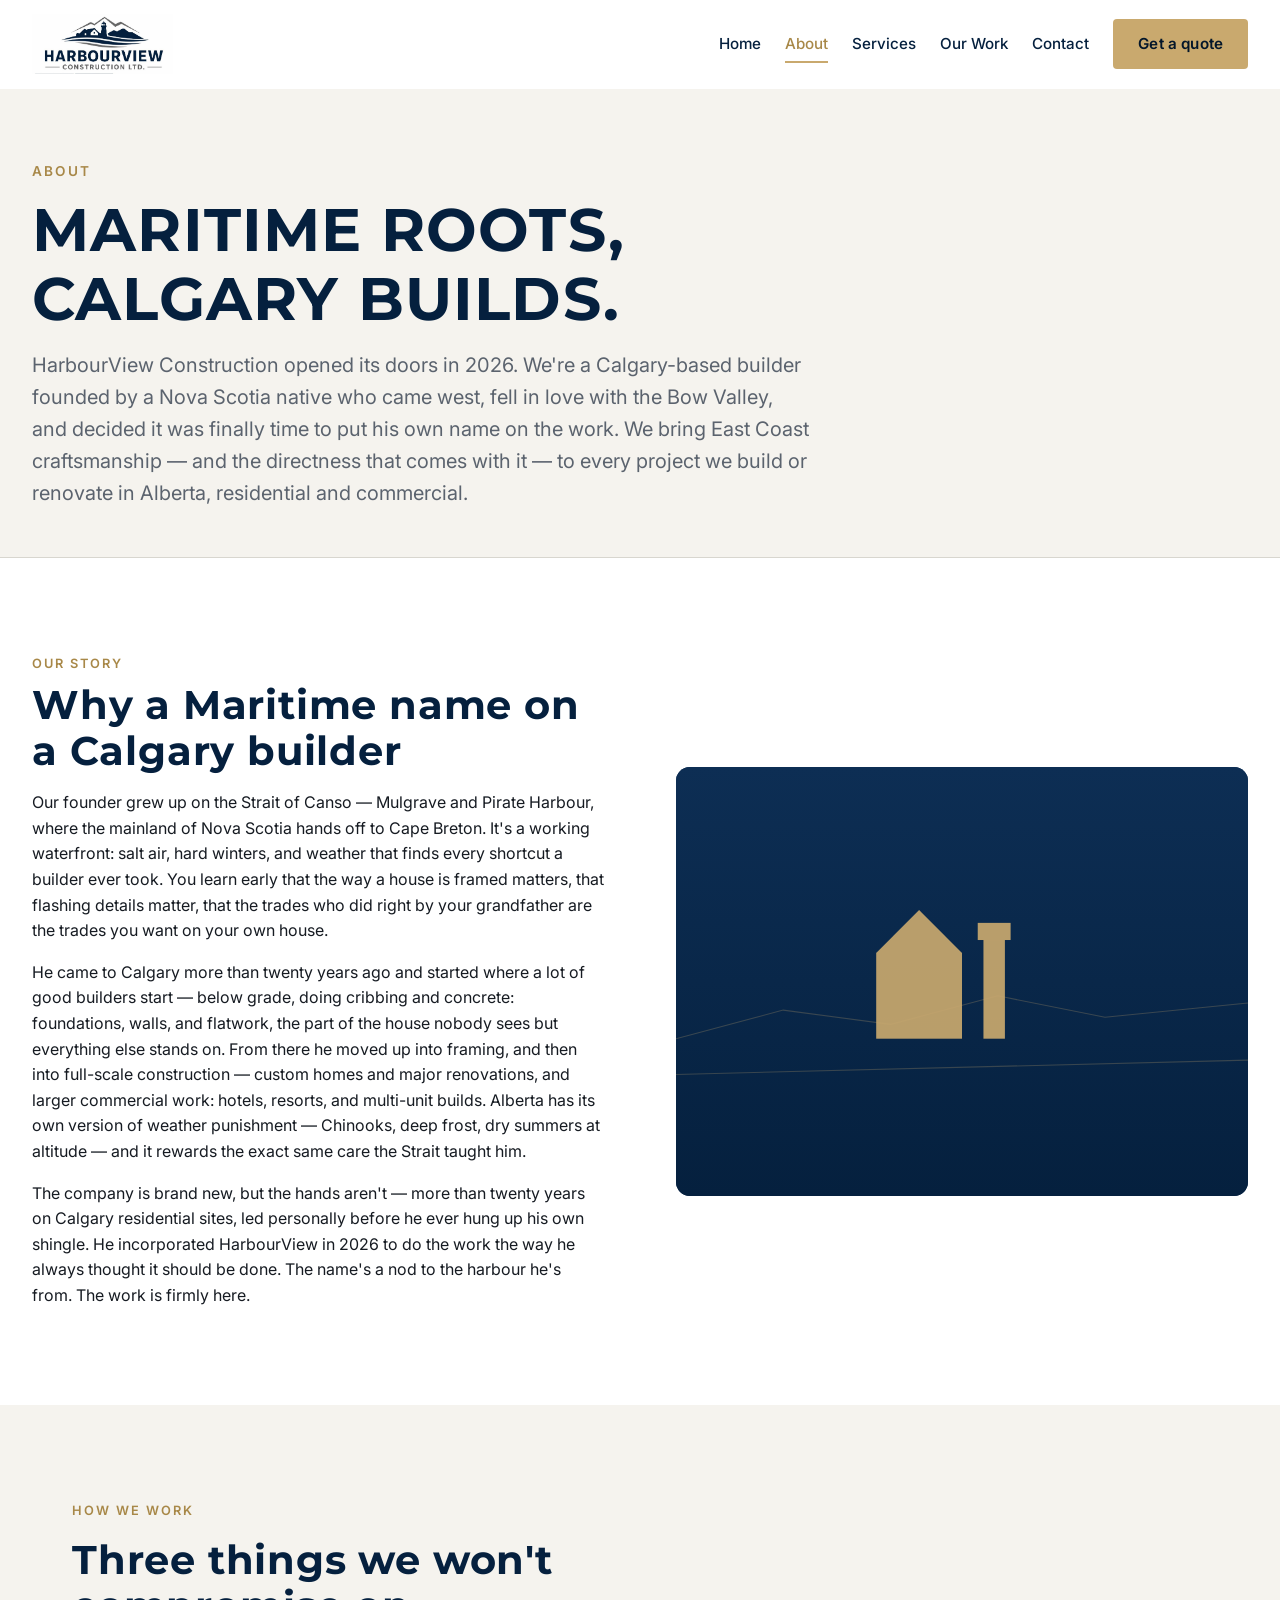
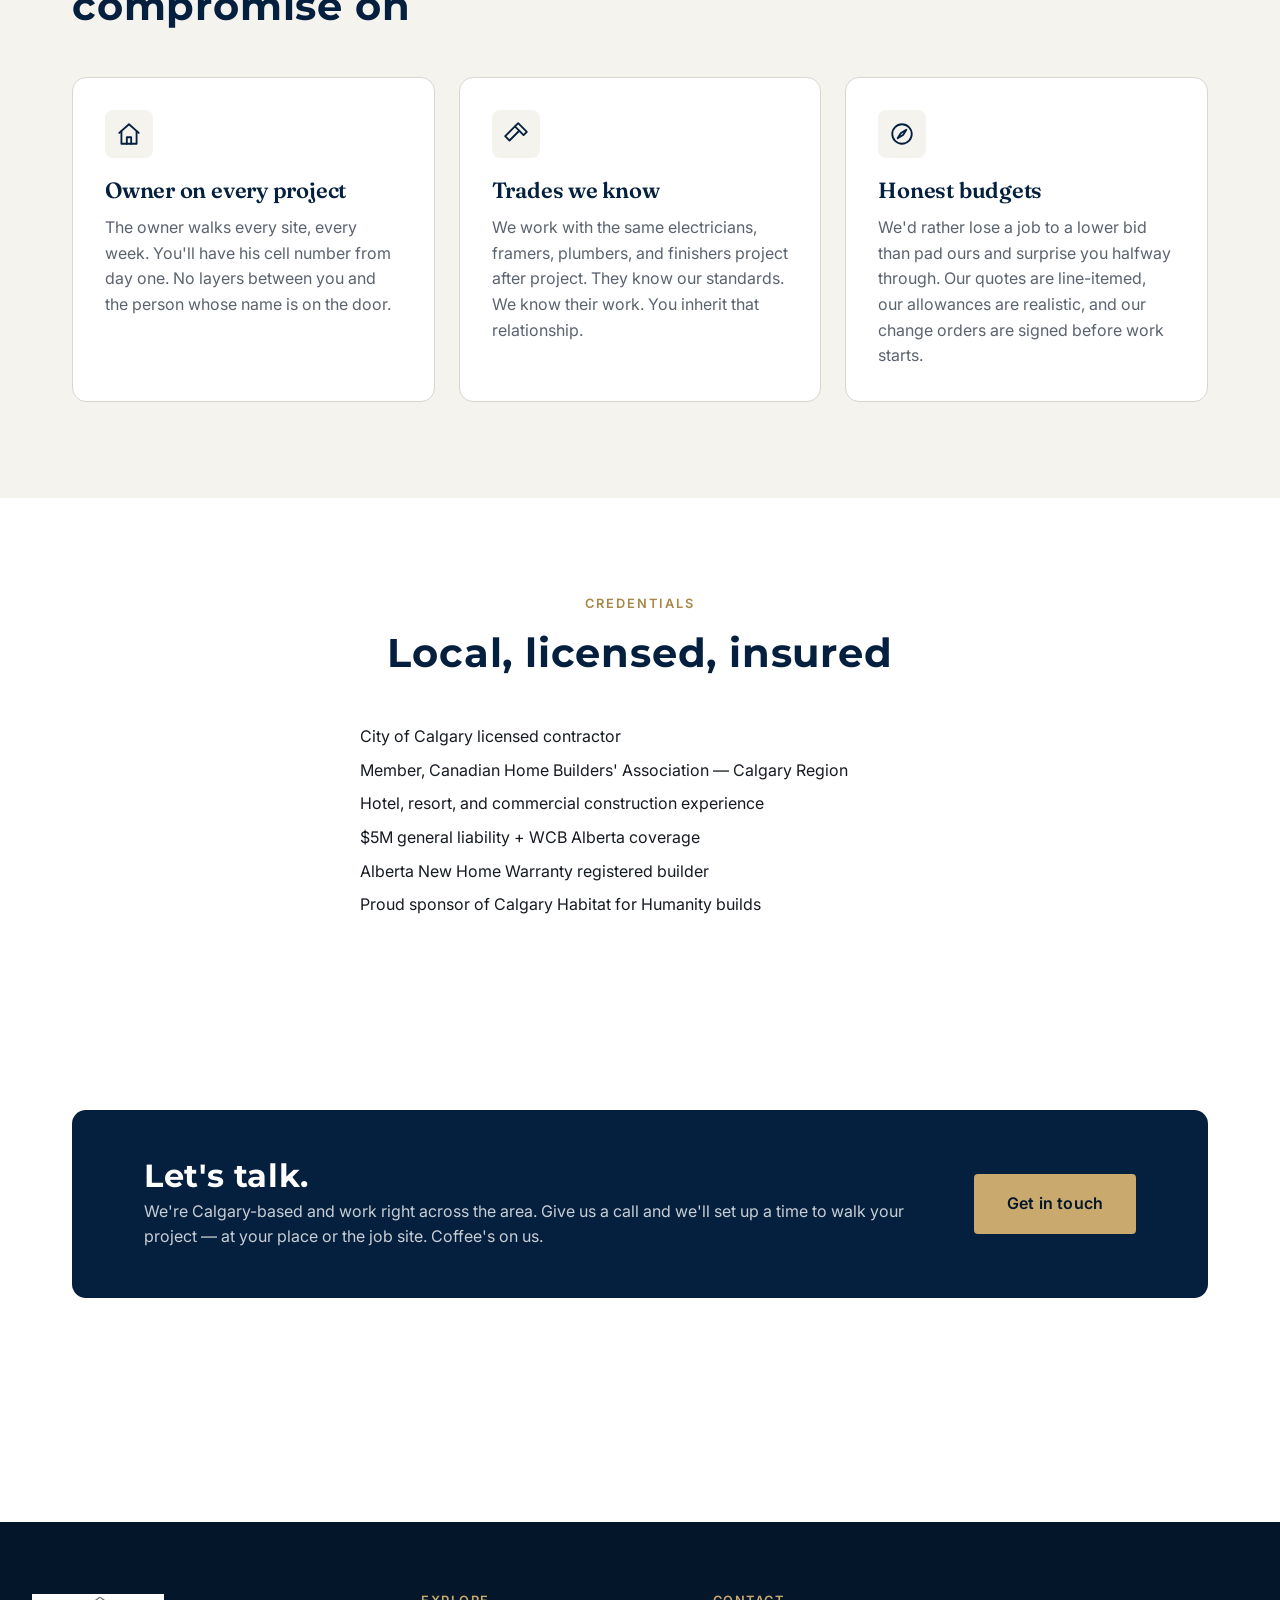
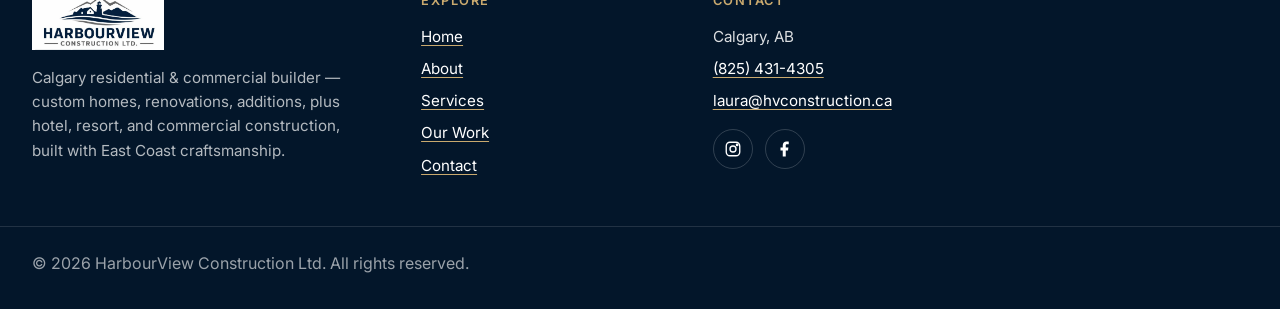
==== commit f3c207cb: "font fixes" ====
--- a/about/index.html
+++ b/about/index.html
@@ -1,4 +1,4 @@
-<!doctype html><html lang="en"><head><meta charset="UTF-8"><meta name="viewport" content="width=device-width,initial-scale=1"><title>About · HarbourView Construction</title><meta name="description" content="HarbourView Construction is a Calgary-based residential and commercial builder founded by a Nova Scotia native. Maritime craftsmanship brought to Alberta homes, hotels, and commercial projects."><meta name="theme-color" content="#05203e"><link rel="canonical" href="https://hvconstruction.ca/about/"><meta property="og:site_name" content="HarbourView Construction"><meta property="og:type" content="website"><meta property="og:title" content="About"><meta property="og:description" content="HarbourView Construction is a Calgary-based residential and commercial builder founded by a Nova Scotia native. Maritime craftsmanship brought to Alberta homes, hotels, and commercial projects."><meta property="og:url" content="https://hvconstruction.ca/about/"><meta property="og:image" content="https://hvconstruction.ca/assets/img/logo/logo.png"><meta property="og:locale" content="en_CA"><meta name="twitter:card" content="summary_large_image"><meta name="twitter:title" content="About"><meta name="twitter:description" content="HarbourView Construction is a Calgary-based residential and commercial builder founded by a Nova Scotia native. Maritime craftsmanship brought to Alberta homes, hotels, and commercial projects."><meta name="twitter:image" content="https://hvconstruction.ca/assets/img/logo/logo.png"><link rel="icon" type="image/png" href="../assets/img/logo/logo.png"><link rel="apple-touch-icon" href="../assets/img/logo/logo.png"><link rel="preconnect" href="https://fonts.googleapis.com"><link rel="preconnect" href="https://fonts.gstatic.com" crossorigin><link rel="preload" as="style" href="https://fonts.googleapis.com/css2?family=Archivo+Black&family=Fraunces:opsz,wght@9..144,400;9..144,500;9..144,600&family=Inter:wght@400;500;600;700&display=swap"><link rel="stylesheet" href="https://fonts.googleapis.com/css2?family=Archivo+Black&family=Fraunces:opsz,wght@9..144,400;9..144,500;9..144,600&family=Inter:wght@400;500;600;700&display=swap" media="print" onload='this.media="all"'><noscript><link rel="stylesheet" href="https://fonts.googleapis.com/css2?family=Archivo+Black&family=Fraunces:opsz,wght@9..144,400;9..144,500;9..144,600&family=Inter:wght@400;500;600;700&display=swap"></noscript><link rel="stylesheet" href="../assets/css/main.css"><script type="application/ld+json">{
+<!doctype html><html lang="en"><head><meta charset="UTF-8"><meta name="viewport" content="width=device-width,initial-scale=1"><title>About · HarbourView Construction</title><meta name="description" content="HarbourView Construction is a Calgary-based residential and commercial builder founded by a Nova Scotia native. Maritime craftsmanship brought to Alberta homes, hotels, and commercial projects."><meta name="theme-color" content="#05203e"><link rel="canonical" href="https://hvconstruction.ca/about/"><meta property="og:site_name" content="HarbourView Construction"><meta property="og:type" content="website"><meta property="og:title" content="About"><meta property="og:description" content="HarbourView Construction is a Calgary-based residential and commercial builder founded by a Nova Scotia native. Maritime craftsmanship brought to Alberta homes, hotels, and commercial projects."><meta property="og:url" content="https://hvconstruction.ca/about/"><meta property="og:image" content="https://hvconstruction.ca/assets/img/logo/logo.png"><meta property="og:locale" content="en_CA"><meta name="twitter:card" content="summary_large_image"><meta name="twitter:title" content="About"><meta name="twitter:description" content="HarbourView Construction is a Calgary-based residential and commercial builder founded by a Nova Scotia native. Maritime craftsmanship brought to Alberta homes, hotels, and commercial projects."><meta name="twitter:image" content="https://hvconstruction.ca/assets/img/logo/logo.png"><link rel="icon" type="image/png" href="../assets/img/logo/logo.png"><link rel="apple-touch-icon" href="../assets/img/logo/logo.png"><link rel="preconnect" href="https://fonts.googleapis.com"><link rel="preconnect" href="https://fonts.gstatic.com" crossorigin><link rel="preload" as="style" href="https://fonts.googleapis.com/css2?family=Montserrat:wght@700&family=Fraunces:opsz,wght@9..144,400;9..144,500;9..144,600&family=Inter:wght@400;500;600;700&display=swap"><link rel="stylesheet" href="https://fonts.googleapis.com/css2?family=Montserrat:wght@700&family=Fraunces:opsz,wght@9..144,400;9..144,500;9..144,600&family=Inter:wght@400;500;600;700&display=swap" media="print" onload='this.media="all"'><noscript><link rel="stylesheet" href="https://fonts.googleapis.com/css2?family=Montserrat:wght@700&family=Fraunces:opsz,wght@9..144,400;9..144,500;9..144,600&family=Inter:wght@400;500;600;700&display=swap"></noscript><link rel="stylesheet" href="../assets/css/main.css"><script type="application/ld+json">{
     "@context": "https://schema.org",
     "@type": "GeneralContractor",
     "name": "HarbourView Construction Ltd.",
--- a/assets/css/main.css
+++ b/assets/css/main.css
@@ -1 +1 @@
-﻿*,*::before,*::after{box-sizing:border-box}*{margin:0}html{text-size-adjust:100%;-webkit-font-smoothing:antialiased;scroll-behavior:smooth}@media(prefers-reduced-motion: reduce){html{scroll-behavior:auto}}body{min-height:100vh;line-height:1.6;font-family:"Inter",-apple-system,BlinkMacSystemFont,"Segoe UI",Roboto,sans-serif;font-weight:400;font-size:1rem;color:#161b22;background:#fff;text-rendering:optimizeLegibility}img,picture,video,canvas,svg{display:block;max-width:100%;height:auto}input,button,textarea,select{font:inherit;color:inherit}p,h1,h2,h3,h4,h5,h6{overflow-wrap:break-word}#root,#__next{isolation:isolate}h1,h2,h3,h4{font-family:"Fraunces","Playfair Display",Georgia,serif;font-weight:600;line-height:1.15;letter-spacing:-0.01em;color:#05203e}h1,h2{font-family:"Archivo Black","Arial Black","Helvetica Neue",Impact,sans-serif;letter-spacing:-0.005em}h1{font-size:clamp(2rem,24px + 2.5vw,3.5rem)}h2{font-size:clamp(1.625rem,21.3333333333px + 1.4583333333vw,2.5rem)}h3{font-size:clamp(1.25rem,18px + 0.625vw,1.625rem)}h4{font-size:clamp(1.125rem,17.3333333333px + 0.2083333333vw,1.25rem);font-family:"Inter",-apple-system,BlinkMacSystemFont,"Segoe UI",Roboto,sans-serif;font-weight:600}p{font-size:1rem}.lead{font-size:clamp(1.0625rem,16px + 0.3125vw,1.25rem);color:#5b636e}a{color:#05203e;text-decoration:underline;text-decoration-color:#c9a96e;text-underline-offset:3px;text-decoration-thickness:1px;transition:color 150ms cubic-bezier(0.16, 1, 0.3, 1)}a:hover{color:#a88848}a:focus-visible{outline:2px solid #c9a96e;outline-offset:2px;border-radius:2px}::selection{background:#c9a96e;color:#03162a}.skip-link{position:absolute;top:-40px;left:1rem;background:rgba(0,0,0,0);color:#fff;padding:.5rem 1rem;text-decoration:none;border-radius:4px;z-index:1100;transition:top 150ms cubic-bezier(0.16, 1, 0.3, 1)}.skip-link:focus{top:.5rem}.site-header{position:sticky;top:0;z-index:100;background:hsla(0,0%,100%,.92);backdrop-filter:saturate(140%) blur(8px);-webkit-backdrop-filter:saturate(140%) blur(8px);border-bottom:1px solid rgba(0,0,0,0);transition:border-color 240ms cubic-bezier(0.16, 1, 0.3, 1),box-shadow 240ms cubic-bezier(0.16, 1, 0.3, 1)}.site-header.is-scrolled{border-bottom-color:#d8d6cf;box-shadow:0 1px 2px rgba(0,0,0,.06),0 1px 3px rgba(0,0,0,.04)}.site-header__inner{width:100%;max-width:1440px;margin-inline:auto;padding-inline:1rem}@media(min-width: 768px){.site-header__inner{padding-inline:1.5rem}}@media(min-width: 1024px){.site-header__inner{padding-inline:2rem}}.site-header__inner{display:flex;align-items:center;justify-content:space-between;gap:1.5rem;min-height:72px;padding-block:.75rem}@media(min-width: 768px){.site-header__inner{min-height:88px}}.brand{display:inline-flex;align-items:center;text-decoration:none;color:#05203e}.brand__logo{height:48px;width:auto}@media(min-width: 768px){.brand__logo{height:60px}}.brand:hover{color:#05203e}.brand:focus-visible{outline:2px solid #c9a96e;outline-offset:2px;border-radius:4px}.nav{display:contents}@media(min-width: 1024px){.nav{display:inline-flex;align-items:center;gap:1.5rem}}.nav__list{display:none;list-style:none;padding:0;margin:0;gap:1.5rem}@media(min-width: 1024px){.nav__list{display:flex}}.nav__link{position:relative;font-size:.95rem;font-weight:500;color:#05203e;text-decoration:none;padding-block:.5rem;transition:color 150ms cubic-bezier(0.16, 1, 0.3, 1)}.nav__link::after{content:"";position:absolute;left:0;right:0;bottom:-2px;height:2px;background:#c9a96e;transform:scaleX(0);transform-origin:left;transition:transform 240ms cubic-bezier(0.16, 1, 0.3, 1)}.nav__link:hover,.nav__link.is-active{color:#a88848}.nav__link:hover::after,.nav__link.is-active::after{transform:scaleX(1)}.nav__cta{display:none}@media(min-width: 1024px){.nav__cta{display:inline-flex}}.nav-toggle{display:inline-flex;align-items:center;justify-content:center;width:44px;height:44px;background:rgba(0,0,0,0);border:1px solid #d8d6cf;border-radius:4px;cursor:pointer;color:#05203e}.nav-toggle:focus-visible{outline:2px solid #c9a96e;outline-offset:2px}@media(min-width: 1024px){.nav-toggle{display:none}}.nav-toggle svg{width:22px;height:22px}.nav-toggle__open{display:block}.nav-toggle__close{display:none}.nav-toggle[aria-expanded=true] .nav-toggle__open{display:none}.nav-toggle[aria-expanded=true] .nav-toggle__close{display:block}.mobile-nav{position:fixed;inset:0;z-index:500;background:#05203e;color:#fff;padding:3rem 1.5rem 2rem;display:flex;flex-direction:column;gap:2rem;transform:translateX(100%);transition:transform 240ms cubic-bezier(0.7, 0, 0.3, 1);overflow-y:auto}.mobile-nav.is-open{transform:translateX(0)}@media(min-width: 1024px){.mobile-nav{display:none}}.mobile-nav__header{display:flex;justify-content:space-between;align-items:center}.mobile-nav__close{background:rgba(0,0,0,0);border:1px solid hsla(0,0%,100%,.3);color:#fff;width:44px;height:44px;border-radius:4px;cursor:pointer;display:inline-flex;align-items:center;justify-content:center}.mobile-nav__close:focus-visible{outline:2px solid #c9a96e;outline-offset:2px}.mobile-nav__list{list-style:none;padding:0;margin:0;display:flex;flex-direction:column;gap:1rem}.mobile-nav__link{display:block;font-family:"Fraunces","Playfair Display",Georgia,serif;font-size:1.75rem;font-weight:600;color:#fff;text-decoration:none;padding-block:.5rem;border-bottom:1px solid hsla(0,0%,100%,.12)}.mobile-nav__link:hover,.mobile-nav__link.is-active{color:#c9a96e}.mobile-nav__link:focus-visible{outline:2px solid #c9a96e;outline-offset:2px;border-radius:4px}.mobile-nav__contact{margin-top:auto;padding-top:1.5rem;border-top:1px solid hsla(0,0%,100%,.16);color:hsla(0,0%,100%,.85);font-size:.95rem}.mobile-nav__contact a{color:#fff}body.is-nav-open{overflow:hidden}.site-footer{background:#03162a;color:hsla(0,0%,100%,.86);padding-block:4.5rem 2rem;margin-top:8rem}.site-footer a{color:#fff;text-decoration-color:#c9a96e}.site-footer a:hover{color:#c9a96e}.footer-grid{width:100%;max-width:1440px;margin-inline:auto;padding-inline:1rem}@media(min-width: 768px){.footer-grid{padding-inline:1.5rem}}@media(min-width: 1024px){.footer-grid{padding-inline:2rem}}.footer-grid{display:grid;gap:3rem}@media(min-width: 768px){.footer-grid{grid-template-columns:1.4fr 1fr 1fr 1fr}}.footer-col__title{font-family:"Inter",-apple-system,BlinkMacSystemFont,"Segoe UI",Roboto,sans-serif;font-size:.8rem;font-weight:600;text-transform:uppercase;letter-spacing:.12em;color:#c9a96e;margin-bottom:1rem}.footer-col__list{list-style:none;padding:0;margin:0;display:flex;flex-direction:column;gap:.5rem}.footer-col p,.footer-col li{font-size:.95rem}.footer-brand__logo{height:56px;margin-bottom:1rem}.footer-brand p{color:hsla(0,0%,100%,.7);max-width:32ch}.footer-meta{width:100%;max-width:1440px;margin-inline:auto;padding-inline:1rem}@media(min-width: 768px){.footer-meta{padding-inline:1.5rem}}@media(min-width: 1024px){.footer-meta{padding-inline:2rem}}.footer-meta{margin-top:3rem;padding-top:1.5rem;border-top:1px solid hsla(0,0%,100%,.12);display:flex;flex-direction:column;gap:.75rem;font-size:.85rem;color:hsla(0,0%,100%,.6)}@media(min-width: 768px){.footer-meta{flex-direction:row;justify-content:space-between}}.social-links{display:flex;gap:.75rem;list-style:none;padding:0;margin:0}.social-links a{display:inline-flex;align-items:center;justify-content:center;width:40px;height:40px;border:1px solid hsla(0,0%,100%,.18);border-radius:50%;text-decoration:none;transition:all 150ms cubic-bezier(0.16, 1, 0.3, 1)}.social-links a:hover{background:#c9a96e;border-color:#c9a96e;color:#03162a}.social-links svg{width:18px;height:18px}.btn{display:inline-flex;align-items:center;justify-content:center;gap:.5rem;padding:.75rem 1.5rem;font-family:"Inter",-apple-system,BlinkMacSystemFont,"Segoe UI",Roboto,sans-serif;font-size:.95rem;font-weight:600;letter-spacing:.01em;text-decoration:none;border:1px solid rgba(0,0,0,0);border-radius:4px;cursor:pointer;transition:all 150ms cubic-bezier(0.16, 1, 0.3, 1);white-space:nowrap}.btn:focus-visible{outline:2px solid #c9a96e;outline-offset:2px}.btn--primary{background:#05203e;color:#fff}.btn--primary:hover{background:#0d2e54;color:#fff}.btn--accent{background:#c9a96e;color:#03162a}.btn--accent:hover{background:#a88848;color:#fff}.btn--outline{background:rgba(0,0,0,0);color:#05203e;border-color:#05203e}.btn--outline:hover{background:#05203e;color:#fff}.btn--ghost{background:rgba(0,0,0,0);color:#05203e}.btn--ghost:hover{color:#a88848}.btn--lg{padding:1rem 2rem;font-size:1rem}.btn svg{width:16px;height:16px;transition:transform 150ms cubic-bezier(0.16, 1, 0.3, 1)}.btn:hover svg.icon-arrow{transform:translateX(2px)}.section{padding-block:4.5rem}@media(min-width: 768px){.section{padding-block:6rem}}.section--tight{padding-block:3rem}.section--sand{background:#f5f3ee}.section--navy{background:#05203e;color:hsla(0,0%,100%,.92)}.section--navy h1,.section--navy h2,.section--navy h3,.section--navy h4{color:#fff}.section--navy a{color:#fff;text-decoration-color:#c9a96e}.section--navy a:hover{color:#c9a96e}.container{width:100%;max-width:1200px;margin-inline:auto;padding-inline:1rem}@media(min-width: 768px){.container{padding-inline:1.5rem}}@media(min-width: 1024px){.container{padding-inline:2rem}}.container--wide{width:100%;max-width:1440px;margin-inline:auto;padding-inline:1rem}@media(min-width: 768px){.container--wide{padding-inline:1.5rem}}@media(min-width: 1024px){.container--wide{padding-inline:2rem}}.container--narrow{width:100%;max-width:760px;margin-inline:auto;padding-inline:1rem}@media(min-width: 768px){.container--narrow{padding-inline:1.5rem}}@media(min-width: 1024px){.container--narrow{padding-inline:2rem}}.section-header{display:flex;flex-direction:column;gap:1rem;max-width:64ch;margin-bottom:3rem}.section-header__eyebrow{font-family:"Inter",-apple-system,BlinkMacSystemFont,"Segoe UI",Roboto,sans-serif;font-size:.8rem;font-weight:600;text-transform:uppercase;letter-spacing:.16em;color:#a88848}.section-header__title{margin:0}.section-header__lead{color:#5b636e}.section-header--center{margin-inline:auto;text-align:center;align-items:center}.card{display:flex;flex-direction:column;background:#fff;border:1px solid #d8d6cf;border-radius:14px;overflow:hidden;transition:transform 240ms cubic-bezier(0.16, 1, 0.3, 1),box-shadow 240ms cubic-bezier(0.16, 1, 0.3, 1),border-color 240ms cubic-bezier(0.16, 1, 0.3, 1)}.card:hover{transform:translateY(-2px);box-shadow:0 4px 12px rgba(0,0,0,.08),0 2px 4px rgba(0,0,0,.04);border-color:#c9a96e}.card__media{aspect-ratio:4/3;background:#ebe7dd;overflow:hidden}.card__media img,.card__media svg{width:100%;height:100%;object-fit:cover}.card__body{padding:1.5rem;display:flex;flex-direction:column;gap:.5rem;flex:1}.card__eyebrow{font-size:.75rem;text-transform:uppercase;letter-spacing:.14em;color:#a88848;font-weight:600}.card__title{font-family:"Fraunces","Playfair Display",Georgia,serif;font-size:1.25rem;margin:0}.card__meta{color:#5b636e;font-size:.875rem}.card__summary{color:#5b636e;font-size:.95rem;margin-top:.5rem}.card__cta{margin-top:auto;padding-top:1rem;font-weight:600;color:#05203e;text-decoration:none;display:inline-flex;align-items:center;gap:.25rem}.card__cta::after{content:"→";transition:transform 150ms cubic-bezier(0.16, 1, 0.3, 1)}.card:hover .card__cta::after{transform:translateX(3px)}.card-grid{display:grid;gap:1.5rem;grid-template-columns:1fr}@media(min-width: 768px){.card-grid{grid-template-columns:repeat(2, 1fr)}}@media(min-width: 1024px){.card-grid{grid-template-columns:repeat(3, 1fr)}}.service-tile{background:#fff;border:1px solid #d8d6cf;border-radius:14px;padding:2rem;display:flex;flex-direction:column;gap:.75rem;transition:border-color 240ms cubic-bezier(0.16, 1, 0.3, 1),transform 240ms cubic-bezier(0.16, 1, 0.3, 1)}.service-tile:hover{border-color:#c9a96e;transform:translateY(-2px)}.service-tile__icon{width:48px;height:48px;display:inline-flex;align-items:center;justify-content:center;background:#f5f3ee;color:#05203e;border-radius:8px;margin-bottom:.5rem}.service-tile__icon svg{width:26px;height:26px}.service-tile__title{font-family:"Fraunces","Playfair Display",Georgia,serif;font-size:1.375rem}.service-tile__summary{color:#5b636e}.service-tile__list{list-style:none;padding:0;margin-top:.75rem;display:flex;flex-direction:column;gap:.25rem;font-size:.95rem}.service-tile__list li{padding-left:1rem;position:relative}.service-tile__list li::before{content:"";position:absolute;left:0;top:.6em;width:6px;height:6px;background:#c9a96e;border-radius:50%}.quote__text{font-family:"Fraunces","Playfair Display",Georgia,serif;font-size:clamp(1.125rem,16px + 0.625vw,1.5rem);line-height:1.4;color:#05203e}.quote__author{margin-top:1rem;font-size:.9rem;color:#5b636e}.quote__author strong{color:#05203e;font-weight:600}.filters{display:flex;flex-wrap:wrap;gap:.5rem;margin-bottom:2rem}.filter-chip{background:rgba(0,0,0,0);border:1px solid #d8d6cf;color:#05203e;padding:.25rem 1rem;border-radius:999px;font-size:.9rem;font-weight:500;cursor:pointer;transition:all 150ms cubic-bezier(0.16, 1, 0.3, 1)}.filter-chip:hover{border-color:#05203e}.filter-chip.is-active{background:#05203e;color:#fff;border-color:#05203e}.filter-chip:focus-visible{outline:2px solid #c9a96e;outline-offset:2px}.form{display:grid;gap:1rem;max-width:640px}.field{display:flex;flex-direction:column;gap:.25rem}.field__label{font-size:.875rem;font-weight:600;color:#05203e}.field__hint{font-size:.8rem;color:#5b636e}.field__input,.field__textarea,.field__select{padding:.75rem 1rem;border:1px solid #d8d6cf;border-radius:4px;background:#fff;transition:border-color 150ms cubic-bezier(0.16, 1, 0.3, 1),box-shadow 150ms cubic-bezier(0.16, 1, 0.3, 1)}.field__input:focus,.field__textarea:focus,.field__select:focus{outline:none;border-color:#05203e;box-shadow:0 0 0 3px rgba(201,169,110,.35)}.field__textarea{resize:vertical;min-height:120px}.form-row{display:grid;gap:1rem}@media(min-width: 768px){.form-row{grid-template-columns:1fr 1fr}}.hero{position:relative;padding-block:4.5rem 6rem;background:linear-gradient(180deg, #f5f3ee 0%, #ffffff 100%);overflow:hidden}@media(min-width: 768px){.hero{padding-block:6rem 8rem}}.hero__inner{width:100%;max-width:1440px;margin-inline:auto;padding-inline:1rem}@media(min-width: 768px){.hero__inner{padding-inline:1.5rem}}@media(min-width: 1024px){.hero__inner{padding-inline:2rem}}.hero__inner{display:grid;gap:3rem;align-items:center}@media(min-width: 1024px){.hero__inner{grid-template-columns:1.1fr 1fr;gap:4.5rem}}.hero__eyebrow{font-size:.85rem;font-weight:600;text-transform:uppercase;letter-spacing:.16em;color:#a88848;margin-bottom:.75rem}.hero__title{font-size:clamp(2.25rem,25.3333333333px + 3.3333333333vw,4.25rem);line-height:1.05;letter-spacing:-0.02em}.hero__title em{font-family:"Fraunces","Playfair Display",Georgia,serif;font-style:italic;color:#a88848;font-weight:400}.hero__lead{margin-top:1rem;max-width:52ch}.hero__actions{display:flex;flex-wrap:wrap;gap:.75rem;margin-top:1.5rem}.hero__media{border-radius:14px;overflow:hidden;aspect-ratio:4/5;background:#0d2e54;box-shadow:0 12px 32px rgba(0,0,0,.1),0 4px 8px rgba(0,0,0,.06)}@media(min-width: 1024px){.hero__media{aspect-ratio:4/5}}.stats{display:grid;gap:1.5rem;grid-template-columns:repeat(2, 1fr)}@media(min-width: 768px){.stats{grid-template-columns:repeat(4, 1fr)}}.stats__item{text-align:center;padding:1rem}.stats__value{font-family:"Fraunces","Playfair Display",Georgia,serif;font-size:clamp(2rem,26.6666666667px + 1.6666666667vw,3rem);font-weight:600;color:#05203e;line-height:1}.stats__label{margin-top:.25rem;font-size:.85rem;text-transform:uppercase;letter-spacing:.12em;color:#5b636e}.cta-strip{background:#05203e;color:#fff;border-radius:14px;padding:3rem;display:flex;flex-direction:column;gap:1rem}@media(min-width: 768px){.cta-strip{flex-direction:row;align-items:center;justify-content:space-between;padding:3rem 4.5rem}}.cta-strip h2{color:#fff;font-size:clamp(1.5rem,21.3333333333px + 0.8333333333vw,2rem);margin:0}.cta-strip p{color:hsla(0,0%,100%,.78);margin-top:.25rem}.page-hero{background:#f5f3ee;padding-block:4.5rem 3rem;border-bottom:1px solid #d8d6cf}.page-hero__inner{width:100%;max-width:1440px;margin-inline:auto;padding-inline:1rem}@media(min-width: 768px){.page-hero__inner{padding-inline:1.5rem}}@media(min-width: 1024px){.page-hero__inner{padding-inline:2rem}}.page-hero__eyebrow{font-size:.85rem;font-weight:600;text-transform:uppercase;letter-spacing:.16em;color:#a88848;margin-bottom:.75rem}.page-hero__title{font-size:clamp(2.25rem,28px + 2.5vw,3.75rem);margin:0}.page-hero__lead{margin-top:1rem;max-width:60ch}.two-col{display:grid;gap:3rem}@media(min-width: 768px){.two-col{grid-template-columns:1fr 1fr;gap:4.5rem;align-items:center}}.two-col__media{border-radius:14px;overflow:hidden;aspect-ratio:4/3;background:#0d2e54}.two-col h2{margin-bottom:1rem}.two-col p+p{margin-top:1rem}.gallery{display:grid;gap:1.5rem;grid-template-columns:1fr}@media(min-width: 480px){.gallery{grid-template-columns:repeat(2, 1fr)}}@media(min-width: 1024px){.gallery{grid-template-columns:repeat(3, 1fr)}}.gallery-item{display:flex;flex-direction:column;background:#fff;border-radius:14px;overflow:hidden;border:1px solid #d8d6cf;transition:all 240ms cubic-bezier(0.16, 1, 0.3, 1)}.gallery-item.is-hidden{display:none}.gallery-item:hover{transform:translateY(-2px);box-shadow:0 4px 12px rgba(0,0,0,.08),0 2px 4px rgba(0,0,0,.04);border-color:#c9a96e}.gallery-item__media{aspect-ratio:4/3;overflow:hidden}.gallery-item__media img,.gallery-item__media svg{width:100%;height:100%;object-fit:cover}.gallery-item__body{padding:1.5rem;display:flex;flex-direction:column;gap:.25rem}.gallery-item__category{font-size:.75rem;text-transform:uppercase;letter-spacing:.14em;font-weight:600;color:#a88848}.gallery-item__title{font-family:"Fraunces","Playfair Display",Georgia,serif;font-size:1.25rem;margin:0}.gallery-item__meta{color:#5b636e;font-size:.875rem}.contact-block{display:grid;gap:1rem}.contact-block__row{display:flex;align-items:flex-start;gap:1rem}.contact-block__row svg{flex-shrink:0;width:22px;height:22px;color:#a88848;margin-top:2px}.contact-block__row a{font-weight:500}.contact-block__label{font-size:.75rem;text-transform:uppercase;letter-spacing:.14em;color:#5b636e;margin-bottom:2px}.notfound{text-align:center;padding-block:8rem}.notfound__code{font-family:"Fraunces","Playfair Display",Georgia,serif;font-size:clamp(5rem,18vw,12rem);line-height:1;color:#c9a96e;margin-bottom:1rem}
+﻿*,*::before,*::after{box-sizing:border-box}*{margin:0}html{text-size-adjust:100%;-webkit-font-smoothing:antialiased;scroll-behavior:smooth}@media(prefers-reduced-motion: reduce){html{scroll-behavior:auto}}body{min-height:100vh;line-height:1.6;font-family:"Inter",-apple-system,BlinkMacSystemFont,"Segoe UI",Roboto,sans-serif;font-weight:400;font-size:1rem;color:#161b22;background:#fff;text-rendering:optimizeLegibility}img,picture,video,canvas,svg{display:block;max-width:100%;height:auto}input,button,textarea,select{font:inherit;color:inherit}p,h1,h2,h3,h4,h5,h6{overflow-wrap:break-word}#root,#__next{isolation:isolate}h1,h2,h3,h4{font-family:"Fraunces","Playfair Display",Georgia,serif;font-weight:600;line-height:1.15;letter-spacing:-0.01em;color:#05203e}h1,h2{font-family:"Montserrat","Helvetica Neue",Arial,sans-serif;font-weight:700;letter-spacing:.02em}h1{text-transform:uppercase}h1 em{text-transform:none}h1{font-size:clamp(2rem,24px + 2.5vw,3.5rem)}h2{font-size:clamp(1.625rem,21.3333333333px + 1.4583333333vw,2.5rem)}h3{font-size:clamp(1.25rem,18px + 0.625vw,1.625rem)}h4{font-size:clamp(1.125rem,17.3333333333px + 0.2083333333vw,1.25rem);font-family:"Inter",-apple-system,BlinkMacSystemFont,"Segoe UI",Roboto,sans-serif;font-weight:600}p{font-size:1rem}.lead{font-size:clamp(1.0625rem,16px + 0.3125vw,1.25rem);color:#5b636e}a{color:#05203e;text-decoration:underline;text-decoration-color:#c9a96e;text-underline-offset:3px;text-decoration-thickness:1px;transition:color 150ms cubic-bezier(0.16, 1, 0.3, 1)}a:hover{color:#a88848}a:focus-visible{outline:2px solid #c9a96e;outline-offset:2px;border-radius:2px}::selection{background:#c9a96e;color:#03162a}.skip-link{position:absolute;top:-40px;left:1rem;background:rgba(0,0,0,0);color:#fff;padding:.5rem 1rem;text-decoration:none;border-radius:4px;z-index:1100;transition:top 150ms cubic-bezier(0.16, 1, 0.3, 1)}.skip-link:focus{top:.5rem}.site-header{position:sticky;top:0;z-index:100;background:hsla(0,0%,100%,.92);backdrop-filter:saturate(140%) blur(8px);-webkit-backdrop-filter:saturate(140%) blur(8px);border-bottom:1px solid rgba(0,0,0,0);transition:border-color 240ms cubic-bezier(0.16, 1, 0.3, 1),box-shadow 240ms cubic-bezier(0.16, 1, 0.3, 1)}.site-header.is-scrolled{border-bottom-color:#d8d6cf;box-shadow:0 1px 2px rgba(0,0,0,.06),0 1px 3px rgba(0,0,0,.04)}.site-header__inner{width:100%;max-width:1440px;margin-inline:auto;padding-inline:1rem}@media(min-width: 768px){.site-header__inner{padding-inline:1.5rem}}@media(min-width: 1024px){.site-header__inner{padding-inline:2rem}}.site-header__inner{display:flex;align-items:center;justify-content:space-between;gap:1.5rem;min-height:72px;padding-block:.75rem}@media(min-width: 768px){.site-header__inner{min-height:88px}}.brand{display:inline-flex;align-items:center;text-decoration:none;color:#05203e}.brand__logo{height:48px;width:auto}@media(min-width: 768px){.brand__logo{height:60px}}.brand:hover{color:#05203e}.brand:focus-visible{outline:2px solid #c9a96e;outline-offset:2px;border-radius:4px}.nav{display:contents}@media(min-width: 1024px){.nav{display:inline-flex;align-items:center;gap:1.5rem}}.nav__list{display:none;list-style:none;padding:0;margin:0;gap:1.5rem}@media(min-width: 1024px){.nav__list{display:flex}}.nav__link{position:relative;font-size:.95rem;font-weight:500;color:#05203e;text-decoration:none;padding-block:.5rem;transition:color 150ms cubic-bezier(0.16, 1, 0.3, 1)}.nav__link::after{content:"";position:absolute;left:0;right:0;bottom:-2px;height:2px;background:#c9a96e;transform:scaleX(0);transform-origin:left;transition:transform 240ms cubic-bezier(0.16, 1, 0.3, 1)}.nav__link:hover,.nav__link.is-active{color:#a88848}.nav__link:hover::after,.nav__link.is-active::after{transform:scaleX(1)}.nav__cta{display:none}@media(min-width: 1024px){.nav__cta{display:inline-flex}}.nav-toggle{display:inline-flex;align-items:center;justify-content:center;width:44px;height:44px;background:rgba(0,0,0,0);border:1px solid #d8d6cf;border-radius:4px;cursor:pointer;color:#05203e}.nav-toggle:focus-visible{outline:2px solid #c9a96e;outline-offset:2px}@media(min-width: 1024px){.nav-toggle{display:none}}.nav-toggle svg{width:22px;height:22px}.nav-toggle__open{display:block}.nav-toggle__close{display:none}.nav-toggle[aria-expanded=true] .nav-toggle__open{display:none}.nav-toggle[aria-expanded=true] .nav-toggle__close{display:block}.mobile-nav{position:fixed;inset:0;z-index:500;background:#05203e;color:#fff;padding:3rem 1.5rem 2rem;display:flex;flex-direction:column;gap:2rem;transform:translateX(100%);transition:transform 240ms cubic-bezier(0.7, 0, 0.3, 1);overflow-y:auto}.mobile-nav.is-open{transform:translateX(0)}@media(min-width: 1024px){.mobile-nav{display:none}}.mobile-nav__header{display:flex;justify-content:space-between;align-items:center}.mobile-nav__close{background:rgba(0,0,0,0);border:1px solid hsla(0,0%,100%,.3);color:#fff;width:44px;height:44px;border-radius:4px;cursor:pointer;display:inline-flex;align-items:center;justify-content:center}.mobile-nav__close:focus-visible{outline:2px solid #c9a96e;outline-offset:2px}.mobile-nav__list{list-style:none;padding:0;margin:0;display:flex;flex-direction:column;gap:1rem}.mobile-nav__link{display:block;font-family:"Fraunces","Playfair Display",Georgia,serif;font-size:1.75rem;font-weight:600;color:#fff;text-decoration:none;padding-block:.5rem;border-bottom:1px solid hsla(0,0%,100%,.12)}.mobile-nav__link:hover,.mobile-nav__link.is-active{color:#c9a96e}.mobile-nav__link:focus-visible{outline:2px solid #c9a96e;outline-offset:2px;border-radius:4px}.mobile-nav__contact{margin-top:auto;padding-top:1.5rem;border-top:1px solid hsla(0,0%,100%,.16);color:hsla(0,0%,100%,.85);font-size:.95rem}.mobile-nav__contact a{color:#fff}body.is-nav-open{overflow:hidden}.site-footer{background:#03162a;color:hsla(0,0%,100%,.86);padding-block:4.5rem 2rem;margin-top:8rem}.site-footer a{color:#fff;text-decoration-color:#c9a96e}.site-footer a:hover{color:#c9a96e}.footer-grid{width:100%;max-width:1440px;margin-inline:auto;padding-inline:1rem}@media(min-width: 768px){.footer-grid{padding-inline:1.5rem}}@media(min-width: 1024px){.footer-grid{padding-inline:2rem}}.footer-grid{display:grid;gap:3rem}@media(min-width: 768px){.footer-grid{grid-template-columns:1.4fr 1fr 1fr 1fr}}.footer-col__title{font-family:"Inter",-apple-system,BlinkMacSystemFont,"Segoe UI",Roboto,sans-serif;font-size:.8rem;font-weight:600;text-transform:uppercase;letter-spacing:.12em;color:#c9a96e;margin-bottom:1rem}.footer-col__list{list-style:none;padding:0;margin:0;display:flex;flex-direction:column;gap:.5rem}.footer-col p,.footer-col li{font-size:.95rem}.footer-brand__logo{height:56px;margin-bottom:1rem}.footer-brand p{color:hsla(0,0%,100%,.7);max-width:32ch}.footer-meta{width:100%;max-width:1440px;margin-inline:auto;padding-inline:1rem}@media(min-width: 768px){.footer-meta{padding-inline:1.5rem}}@media(min-width: 1024px){.footer-meta{padding-inline:2rem}}.footer-meta{margin-top:3rem;padding-top:1.5rem;border-top:1px solid hsla(0,0%,100%,.12);display:flex;flex-direction:column;gap:.75rem;font-size:.85rem;color:hsla(0,0%,100%,.6)}@media(min-width: 768px){.footer-meta{flex-direction:row;justify-content:space-between}}.social-links{display:flex;gap:.75rem;list-style:none;padding:0;margin:0}.social-links a{display:inline-flex;align-items:center;justify-content:center;width:40px;height:40px;border:1px solid hsla(0,0%,100%,.18);border-radius:50%;text-decoration:none;transition:all 150ms cubic-bezier(0.16, 1, 0.3, 1)}.social-links a:hover{background:#c9a96e;border-color:#c9a96e;color:#03162a}.social-links svg{width:18px;height:18px}.btn{display:inline-flex;align-items:center;justify-content:center;gap:.5rem;padding:.75rem 1.5rem;font-family:"Inter",-apple-system,BlinkMacSystemFont,"Segoe UI",Roboto,sans-serif;font-size:.95rem;font-weight:600;letter-spacing:.01em;text-decoration:none;border:1px solid rgba(0,0,0,0);border-radius:4px;cursor:pointer;transition:all 150ms cubic-bezier(0.16, 1, 0.3, 1);white-space:nowrap}.btn:focus-visible{outline:2px solid #c9a96e;outline-offset:2px}.btn--primary{background:#05203e;color:#fff}.btn--primary:hover{background:#0d2e54;color:#fff}.btn--accent{background:#c9a96e;color:#03162a}.btn--accent:hover{background:#a88848;color:#fff}.btn--outline{background:rgba(0,0,0,0);color:#05203e;border-color:#05203e}.btn--outline:hover{background:#05203e;color:#fff}.btn--ghost{background:rgba(0,0,0,0);color:#05203e}.btn--ghost:hover{color:#a88848}.btn--lg{padding:1rem 2rem;font-size:1rem}.btn svg{width:16px;height:16px;transition:transform 150ms cubic-bezier(0.16, 1, 0.3, 1)}.btn:hover svg.icon-arrow{transform:translateX(2px)}.section{padding-block:4.5rem}@media(min-width: 768px){.section{padding-block:6rem}}.section--tight{padding-block:3rem}.section--sand{background:#f5f3ee}.section--navy{background:#05203e;color:hsla(0,0%,100%,.92)}.section--navy h1,.section--navy h2,.section--navy h3,.section--navy h4{color:#fff}.section--navy a{color:#fff;text-decoration-color:#c9a96e}.section--navy a:hover{color:#c9a96e}.container{width:100%;max-width:1200px;margin-inline:auto;padding-inline:1rem}@media(min-width: 768px){.container{padding-inline:1.5rem}}@media(min-width: 1024px){.container{padding-inline:2rem}}.container--wide{width:100%;max-width:1440px;margin-inline:auto;padding-inline:1rem}@media(min-width: 768px){.container--wide{padding-inline:1.5rem}}@media(min-width: 1024px){.container--wide{padding-inline:2rem}}.container--narrow{width:100%;max-width:760px;margin-inline:auto;padding-inline:1rem}@media(min-width: 768px){.container--narrow{padding-inline:1.5rem}}@media(min-width: 1024px){.container--narrow{padding-inline:2rem}}.section-header{display:flex;flex-direction:column;gap:1rem;max-width:64ch;margin-bottom:3rem}.section-header__eyebrow{font-family:"Inter",-apple-system,BlinkMacSystemFont,"Segoe UI",Roboto,sans-serif;font-size:.8rem;font-weight:600;text-transform:uppercase;letter-spacing:.16em;color:#a88848}.section-header__title{margin:0}.section-header__lead{color:#5b636e}.section-header--center{margin-inline:auto;text-align:center;align-items:center}.card{display:flex;flex-direction:column;background:#fff;border:1px solid #d8d6cf;border-radius:14px;overflow:hidden;transition:transform 240ms cubic-bezier(0.16, 1, 0.3, 1),box-shadow 240ms cubic-bezier(0.16, 1, 0.3, 1),border-color 240ms cubic-bezier(0.16, 1, 0.3, 1)}.card:hover{transform:translateY(-2px);box-shadow:0 4px 12px rgba(0,0,0,.08),0 2px 4px rgba(0,0,0,.04);border-color:#c9a96e}.card__media{aspect-ratio:4/3;background:#ebe7dd;overflow:hidden}.card__media img,.card__media svg{width:100%;height:100%;object-fit:cover}.card__body{padding:1.5rem;display:flex;flex-direction:column;gap:.5rem;flex:1}.card__eyebrow{font-size:.75rem;text-transform:uppercase;letter-spacing:.14em;color:#a88848;font-weight:600}.card__title{font-family:"Fraunces","Playfair Display",Georgia,serif;font-size:1.25rem;margin:0}.card__meta{color:#5b636e;font-size:.875rem}.card__summary{color:#5b636e;font-size:.95rem;margin-top:.5rem}.card__cta{margin-top:auto;padding-top:1rem;font-weight:600;color:#05203e;text-decoration:none;display:inline-flex;align-items:center;gap:.25rem}.card__cta::after{content:"→";transition:transform 150ms cubic-bezier(0.16, 1, 0.3, 1)}.card:hover .card__cta::after{transform:translateX(3px)}.card-grid{display:grid;gap:1.5rem;grid-template-columns:1fr}@media(min-width: 768px){.card-grid{grid-template-columns:repeat(2, 1fr)}}@media(min-width: 1024px){.card-grid{grid-template-columns:repeat(3, 1fr)}}.service-tile{background:#fff;border:1px solid #d8d6cf;border-radius:14px;padding:2rem;display:flex;flex-direction:column;gap:.75rem;transition:border-color 240ms cubic-bezier(0.16, 1, 0.3, 1),transform 240ms cubic-bezier(0.16, 1, 0.3, 1)}.service-tile:hover{border-color:#c9a96e;transform:translateY(-2px)}.service-tile__icon{width:48px;height:48px;display:inline-flex;align-items:center;justify-content:center;background:#f5f3ee;color:#05203e;border-radius:8px;margin-bottom:.5rem}.service-tile__icon svg{width:26px;height:26px}.service-tile__title{font-family:"Fraunces","Playfair Display",Georgia,serif;font-size:1.375rem}.service-tile__summary{color:#5b636e}.service-tile__list{list-style:none;padding:0;margin-top:.75rem;display:flex;flex-direction:column;gap:.25rem;font-size:.95rem}.service-tile__list li{padding-left:1rem;position:relative}.service-tile__list li::before{content:"";position:absolute;left:0;top:.6em;width:6px;height:6px;background:#c9a96e;border-radius:50%}.quote__text{font-family:"Fraunces","Playfair Display",Georgia,serif;font-size:clamp(1.125rem,16px + 0.625vw,1.5rem);line-height:1.4;color:#05203e}.quote__author{margin-top:1rem;font-size:.9rem;color:#5b636e}.quote__author strong{color:#05203e;font-weight:600}.filters{display:flex;flex-wrap:wrap;gap:.5rem;margin-bottom:2rem}.filter-chip{background:rgba(0,0,0,0);border:1px solid #d8d6cf;color:#05203e;padding:.25rem 1rem;border-radius:999px;font-size:.9rem;font-weight:500;cursor:pointer;transition:all 150ms cubic-bezier(0.16, 1, 0.3, 1)}.filter-chip:hover{border-color:#05203e}.filter-chip.is-active{background:#05203e;color:#fff;border-color:#05203e}.filter-chip:focus-visible{outline:2px solid #c9a96e;outline-offset:2px}.form{display:grid;gap:1rem;max-width:640px}.field{display:flex;flex-direction:column;gap:.25rem}.field__label{font-size:.875rem;font-weight:600;color:#05203e}.field__hint{font-size:.8rem;color:#5b636e}.field__input,.field__textarea,.field__select{padding:.75rem 1rem;border:1px solid #d8d6cf;border-radius:4px;background:#fff;transition:border-color 150ms cubic-bezier(0.16, 1, 0.3, 1),box-shadow 150ms cubic-bezier(0.16, 1, 0.3, 1)}.field__input:focus,.field__textarea:focus,.field__select:focus{outline:none;border-color:#05203e;box-shadow:0 0 0 3px rgba(201,169,110,.35)}.field__textarea{resize:vertical;min-height:120px}.form-row{display:grid;gap:1rem}@media(min-width: 768px){.form-row{grid-template-columns:1fr 1fr}}.hero{position:relative;padding-block:4.5rem 6rem;background:linear-gradient(180deg, #f5f3ee 0%, #ffffff 100%);overflow:hidden}@media(min-width: 768px){.hero{padding-block:6rem 8rem}}.hero__inner{width:100%;max-width:1440px;margin-inline:auto;padding-inline:1rem}@media(min-width: 768px){.hero__inner{padding-inline:1.5rem}}@media(min-width: 1024px){.hero__inner{padding-inline:2rem}}.hero__inner{display:grid;gap:3rem;align-items:center}@media(min-width: 1024px){.hero__inner{grid-template-columns:1.1fr 1fr;gap:4.5rem}}.hero__eyebrow{font-size:.85rem;font-weight:600;text-transform:uppercase;letter-spacing:.16em;color:#a88848;margin-bottom:.75rem}.hero__title{font-size:clamp(2.25rem,25.3333333333px + 3.3333333333vw,4.25rem);line-height:1.05;letter-spacing:.02em}.hero__title em{font-family:"Fraunces","Playfair Display",Georgia,serif;font-style:italic;color:#a88848;font-weight:400}.hero__lead{margin-top:1rem;max-width:52ch}.hero__actions{display:flex;flex-wrap:wrap;gap:.75rem;margin-top:1.5rem}.hero__media{border-radius:14px;overflow:hidden;aspect-ratio:4/5;background:#0d2e54;box-shadow:0 12px 32px rgba(0,0,0,.1),0 4px 8px rgba(0,0,0,.06)}@media(min-width: 1024px){.hero__media{aspect-ratio:4/5}}.stats{display:grid;gap:1.5rem;grid-template-columns:repeat(2, 1fr)}@media(min-width: 768px){.stats{grid-template-columns:repeat(4, 1fr)}}.stats__item{text-align:center;padding:1rem}.stats__value{font-family:"Fraunces","Playfair Display",Georgia,serif;font-size:clamp(2rem,26.6666666667px + 1.6666666667vw,3rem);font-weight:600;color:#05203e;line-height:1}.stats__label{margin-top:.25rem;font-size:.85rem;text-transform:uppercase;letter-spacing:.12em;color:#5b636e}.cta-strip{background:#05203e;color:#fff;border-radius:14px;padding:3rem;display:flex;flex-direction:column;gap:1rem}@media(min-width: 768px){.cta-strip{flex-direction:row;align-items:center;justify-content:space-between;padding:3rem 4.5rem}}.cta-strip h2{color:#fff;font-size:clamp(1.5rem,21.3333333333px + 0.8333333333vw,2rem);margin:0}.cta-strip p{color:hsla(0,0%,100%,.78);margin-top:.25rem}.page-hero{background:#f5f3ee;padding-block:4.5rem 3rem;border-bottom:1px solid #d8d6cf}.page-hero__inner{width:100%;max-width:1440px;margin-inline:auto;padding-inline:1rem}@media(min-width: 768px){.page-hero__inner{padding-inline:1.5rem}}@media(min-width: 1024px){.page-hero__inner{padding-inline:2rem}}.page-hero__eyebrow{font-size:.85rem;font-weight:600;text-transform:uppercase;letter-spacing:.16em;color:#a88848;margin-bottom:.75rem}.page-hero__title{font-size:clamp(2.25rem,28px + 2.5vw,3.75rem);margin:0}.page-hero__lead{margin-top:1rem;max-width:60ch}.two-col{display:grid;gap:3rem}@media(min-width: 768px){.two-col{grid-template-columns:1fr 1fr;gap:4.5rem;align-items:center}}.two-col__media{border-radius:14px;overflow:hidden;aspect-ratio:4/3;background:#0d2e54}.two-col h2{margin-bottom:1rem}.two-col p+p{margin-top:1rem}.gallery{display:grid;gap:1.5rem;grid-template-columns:1fr}@media(min-width: 480px){.gallery{grid-template-columns:repeat(2, 1fr)}}@media(min-width: 1024px){.gallery{grid-template-columns:repeat(3, 1fr)}}.gallery-item{display:flex;flex-direction:column;background:#fff;border-radius:14px;overflow:hidden;border:1px solid #d8d6cf;transition:all 240ms cubic-bezier(0.16, 1, 0.3, 1)}.gallery-item.is-hidden{display:none}.gallery-item:hover{transform:translateY(-2px);box-shadow:0 4px 12px rgba(0,0,0,.08),0 2px 4px rgba(0,0,0,.04);border-color:#c9a96e}.gallery-item__media{aspect-ratio:4/3;overflow:hidden}.gallery-item__media img,.gallery-item__media svg{width:100%;height:100%;object-fit:cover}.gallery-item__body{padding:1.5rem;display:flex;flex-direction:column;gap:.25rem}.gallery-item__category{font-size:.75rem;text-transform:uppercase;letter-spacing:.14em;font-weight:600;color:#a88848}.gallery-item__title{font-family:"Fraunces","Playfair Display",Georgia,serif;font-size:1.25rem;margin:0}.gallery-item__meta{color:#5b636e;font-size:.875rem}.contact-block{display:grid;gap:1rem}.contact-block__row{display:flex;align-items:flex-start;gap:1rem}.contact-block__row svg{flex-shrink:0;width:22px;height:22px;color:#a88848;margin-top:2px}.contact-block__row a{font-weight:500}.contact-block__label{font-size:.75rem;text-transform:uppercase;letter-spacing:.14em;color:#5b636e;margin-bottom:2px}.notfound{text-align:center;padding-block:8rem}.notfound__code{font-family:"Fraunces","Playfair Display",Georgia,serif;font-size:clamp(5rem,18vw,12rem);line-height:1;color:#c9a96e;margin-bottom:1rem}
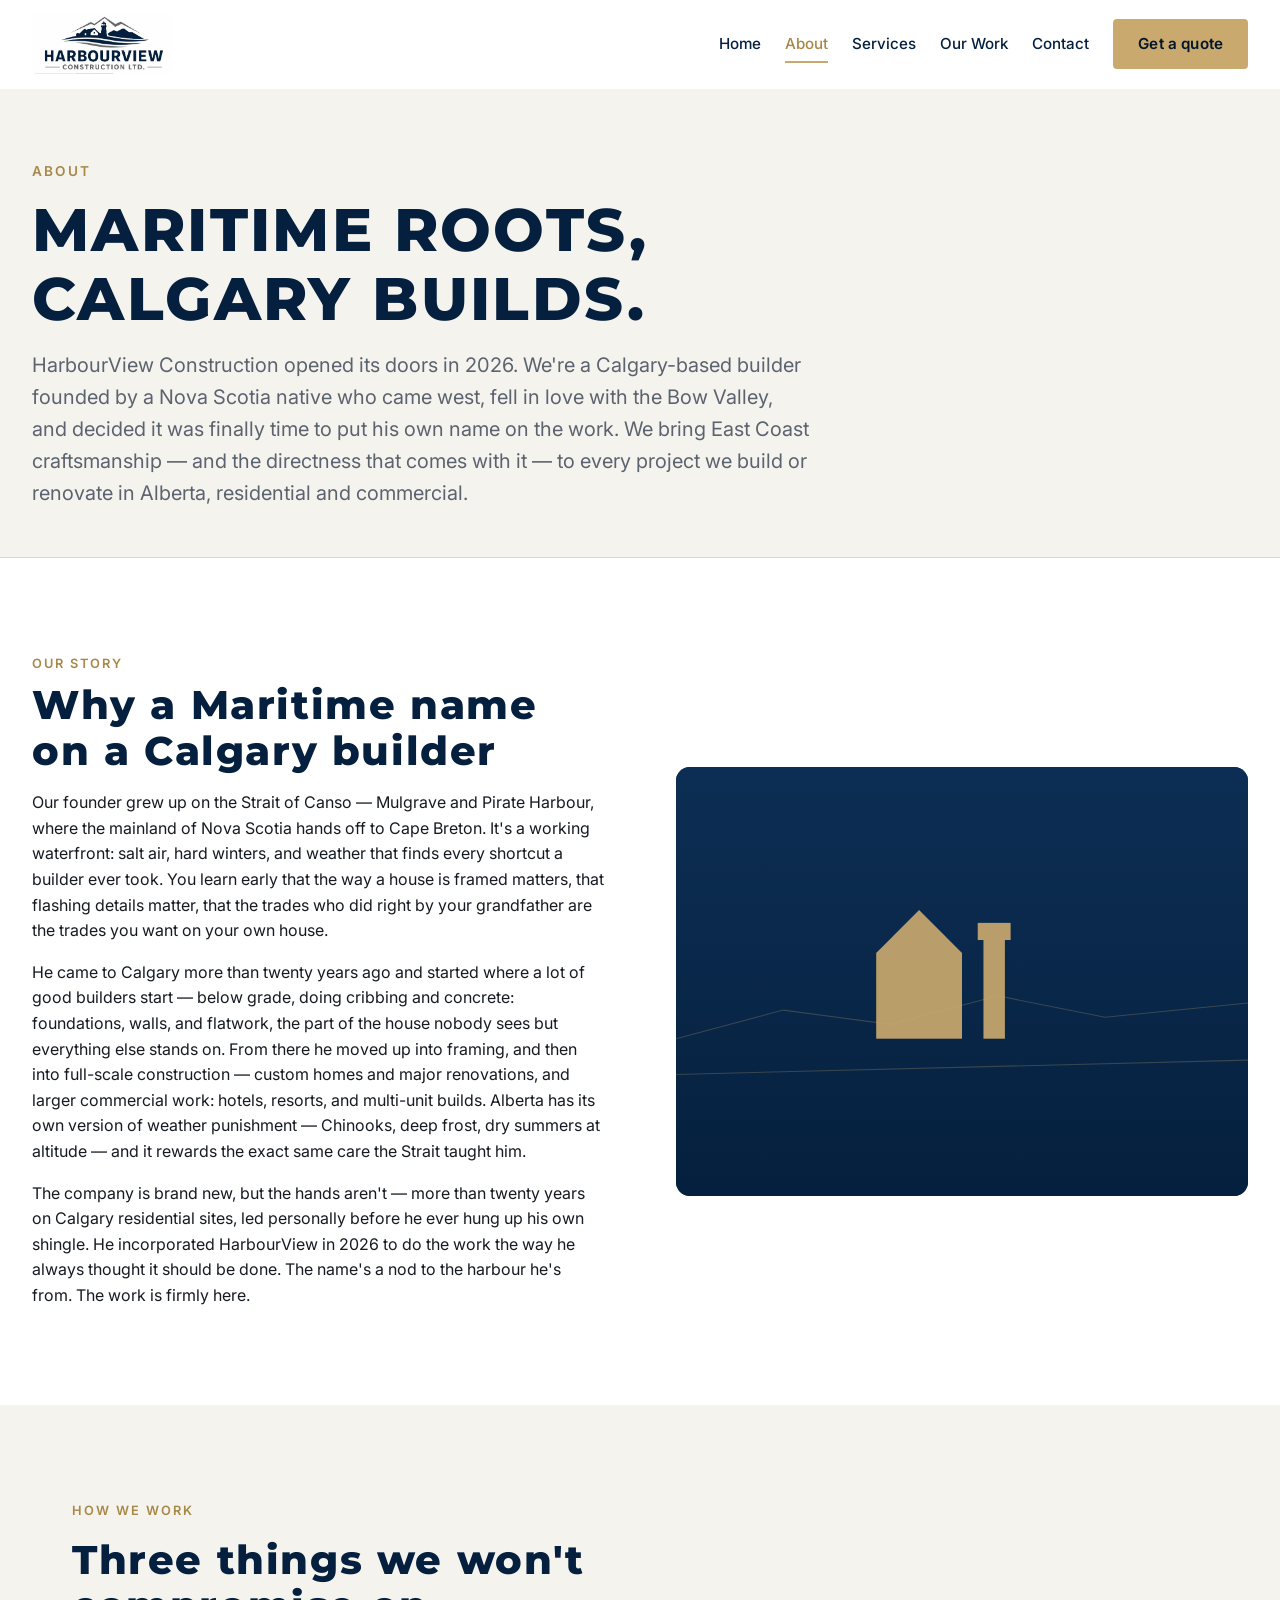
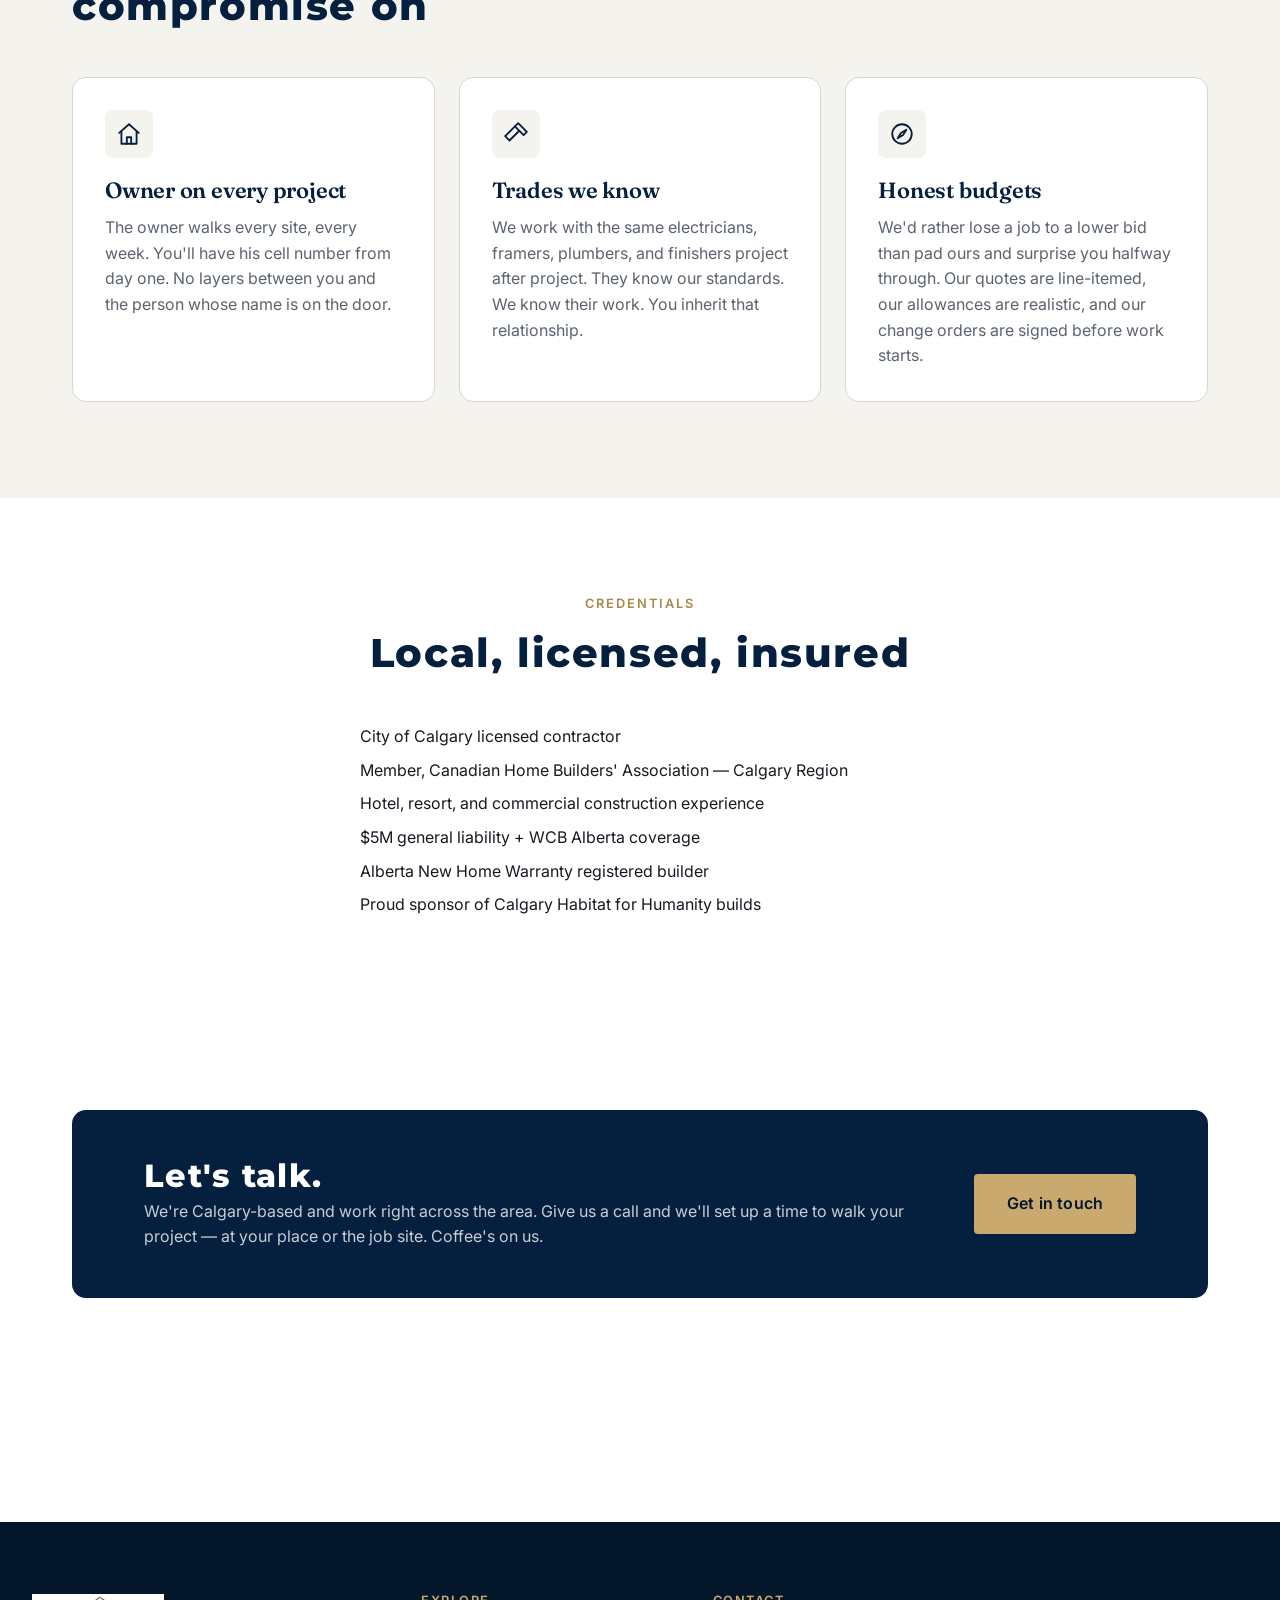
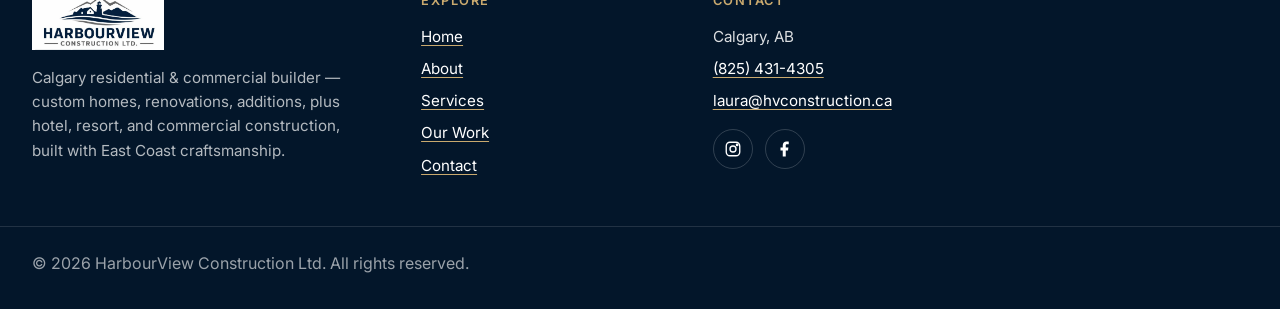
==== commit 1ccafd6e: "font fix" ====
--- a/about/index.html
+++ b/about/index.html
@@ -1,4 +1,4 @@
-<!doctype html><html lang="en"><head><meta charset="UTF-8"><meta name="viewport" content="width=device-width,initial-scale=1"><title>About · HarbourView Construction</title><meta name="description" content="HarbourView Construction is a Calgary-based residential and commercial builder founded by a Nova Scotia native. Maritime craftsmanship brought to Alberta homes, hotels, and commercial projects."><meta name="theme-color" content="#05203e"><link rel="canonical" href="https://hvconstruction.ca/about/"><meta property="og:site_name" content="HarbourView Construction"><meta property="og:type" content="website"><meta property="og:title" content="About"><meta property="og:description" content="HarbourView Construction is a Calgary-based residential and commercial builder founded by a Nova Scotia native. Maritime craftsmanship brought to Alberta homes, hotels, and commercial projects."><meta property="og:url" content="https://hvconstruction.ca/about/"><meta property="og:image" content="https://hvconstruction.ca/assets/img/logo/logo.png"><meta property="og:locale" content="en_CA"><meta name="twitter:card" content="summary_large_image"><meta name="twitter:title" content="About"><meta name="twitter:description" content="HarbourView Construction is a Calgary-based residential and commercial builder founded by a Nova Scotia native. Maritime craftsmanship brought to Alberta homes, hotels, and commercial projects."><meta name="twitter:image" content="https://hvconstruction.ca/assets/img/logo/logo.png"><link rel="icon" type="image/png" href="../assets/img/logo/logo.png"><link rel="apple-touch-icon" href="../assets/img/logo/logo.png"><link rel="preconnect" href="https://fonts.googleapis.com"><link rel="preconnect" href="https://fonts.gstatic.com" crossorigin><link rel="preload" as="style" href="https://fonts.googleapis.com/css2?family=Montserrat:wght@700&family=Fraunces:opsz,wght@9..144,400;9..144,500;9..144,600&family=Inter:wght@400;500;600;700&display=swap"><link rel="stylesheet" href="https://fonts.googleapis.com/css2?family=Montserrat:wght@700&family=Fraunces:opsz,wght@9..144,400;9..144,500;9..144,600&family=Inter:wght@400;500;600;700&display=swap" media="print" onload='this.media="all"'><noscript><link rel="stylesheet" href="https://fonts.googleapis.com/css2?family=Montserrat:wght@700&family=Fraunces:opsz,wght@9..144,400;9..144,500;9..144,600&family=Inter:wght@400;500;600;700&display=swap"></noscript><link rel="stylesheet" href="../assets/css/main.css"><script type="application/ld+json">{
+<!doctype html><html lang="en"><head><meta charset="UTF-8"><meta name="viewport" content="width=device-width,initial-scale=1"><title>About · HarbourView Construction</title><meta name="description" content="HarbourView Construction is a Calgary-based residential and commercial builder founded by a Nova Scotia native. Maritime craftsmanship brought to Alberta homes, hotels, and commercial projects."><meta name="theme-color" content="#05203e"><link rel="canonical" href="https://hvconstruction.ca/about/"><meta property="og:site_name" content="HarbourView Construction"><meta property="og:type" content="website"><meta property="og:title" content="About"><meta property="og:description" content="HarbourView Construction is a Calgary-based residential and commercial builder founded by a Nova Scotia native. Maritime craftsmanship brought to Alberta homes, hotels, and commercial projects."><meta property="og:url" content="https://hvconstruction.ca/about/"><meta property="og:image" content="https://hvconstruction.ca/assets/img/logo/logo.png"><meta property="og:locale" content="en_CA"><meta name="twitter:card" content="summary_large_image"><meta name="twitter:title" content="About"><meta name="twitter:description" content="HarbourView Construction is a Calgary-based residential and commercial builder founded by a Nova Scotia native. Maritime craftsmanship brought to Alberta homes, hotels, and commercial projects."><meta name="twitter:image" content="https://hvconstruction.ca/assets/img/logo/logo.png"><link rel="icon" type="image/png" href="../assets/img/logo/logo.png"><link rel="apple-touch-icon" href="../assets/img/logo/logo.png"><link rel="preconnect" href="https://fonts.googleapis.com"><link rel="preconnect" href="https://fonts.gstatic.com" crossorigin><link rel="preload" as="style" href="https://fonts.googleapis.com/css2?family=Montserrat:wght@800&family=Fraunces:opsz,wght@9..144,400;9..144,500;9..144,600&family=Inter:wght@400;500;600;700&display=swap"><link rel="stylesheet" href="https://fonts.googleapis.com/css2?family=Montserrat:wght@800&family=Fraunces:opsz,wght@9..144,400;9..144,500;9..144,600&family=Inter:wght@400;500;600;700&display=swap" media="print" onload='this.media="all"'><noscript><link rel="stylesheet" href="https://fonts.googleapis.com/css2?family=Montserrat:wght@800&family=Fraunces:opsz,wght@9..144,400;9..144,500;9..144,600&family=Inter:wght@400;500;600;700&display=swap"></noscript><link rel="stylesheet" href="../assets/css/main.css"><script type="application/ld+json">{
     "@context": "https://schema.org",
     "@type": "GeneralContractor",
     "name": "HarbourView Construction Ltd.",
--- a/assets/css/main.css
+++ b/assets/css/main.css
@@ -1 +1 @@
-﻿*,*::before,*::after{box-sizing:border-box}*{margin:0}html{text-size-adjust:100%;-webkit-font-smoothing:antialiased;scroll-behavior:smooth}@media(prefers-reduced-motion: reduce){html{scroll-behavior:auto}}body{min-height:100vh;line-height:1.6;font-family:"Inter",-apple-system,BlinkMacSystemFont,"Segoe UI",Roboto,sans-serif;font-weight:400;font-size:1rem;color:#161b22;background:#fff;text-rendering:optimizeLegibility}img,picture,video,canvas,svg{display:block;max-width:100%;height:auto}input,button,textarea,select{font:inherit;color:inherit}p,h1,h2,h3,h4,h5,h6{overflow-wrap:break-word}#root,#__next{isolation:isolate}h1,h2,h3,h4{font-family:"Fraunces","Playfair Display",Georgia,serif;font-weight:600;line-height:1.15;letter-spacing:-0.01em;color:#05203e}h1,h2{font-family:"Montserrat","Helvetica Neue",Arial,sans-serif;font-weight:700;letter-spacing:.02em}h1{text-transform:uppercase}h1 em{text-transform:none}h1{font-size:clamp(2rem,24px + 2.5vw,3.5rem)}h2{font-size:clamp(1.625rem,21.3333333333px + 1.4583333333vw,2.5rem)}h3{font-size:clamp(1.25rem,18px + 0.625vw,1.625rem)}h4{font-size:clamp(1.125rem,17.3333333333px + 0.2083333333vw,1.25rem);font-family:"Inter",-apple-system,BlinkMacSystemFont,"Segoe UI",Roboto,sans-serif;font-weight:600}p{font-size:1rem}.lead{font-size:clamp(1.0625rem,16px + 0.3125vw,1.25rem);color:#5b636e}a{color:#05203e;text-decoration:underline;text-decoration-color:#c9a96e;text-underline-offset:3px;text-decoration-thickness:1px;transition:color 150ms cubic-bezier(0.16, 1, 0.3, 1)}a:hover{color:#a88848}a:focus-visible{outline:2px solid #c9a96e;outline-offset:2px;border-radius:2px}::selection{background:#c9a96e;color:#03162a}.skip-link{position:absolute;top:-40px;left:1rem;background:rgba(0,0,0,0);color:#fff;padding:.5rem 1rem;text-decoration:none;border-radius:4px;z-index:1100;transition:top 150ms cubic-bezier(0.16, 1, 0.3, 1)}.skip-link:focus{top:.5rem}.site-header{position:sticky;top:0;z-index:100;background:hsla(0,0%,100%,.92);backdrop-filter:saturate(140%) blur(8px);-webkit-backdrop-filter:saturate(140%) blur(8px);border-bottom:1px solid rgba(0,0,0,0);transition:border-color 240ms cubic-bezier(0.16, 1, 0.3, 1),box-shadow 240ms cubic-bezier(0.16, 1, 0.3, 1)}.site-header.is-scrolled{border-bottom-color:#d8d6cf;box-shadow:0 1px 2px rgba(0,0,0,.06),0 1px 3px rgba(0,0,0,.04)}.site-header__inner{width:100%;max-width:1440px;margin-inline:auto;padding-inline:1rem}@media(min-width: 768px){.site-header__inner{padding-inline:1.5rem}}@media(min-width: 1024px){.site-header__inner{padding-inline:2rem}}.site-header__inner{display:flex;align-items:center;justify-content:space-between;gap:1.5rem;min-height:72px;padding-block:.75rem}@media(min-width: 768px){.site-header__inner{min-height:88px}}.brand{display:inline-flex;align-items:center;text-decoration:none;color:#05203e}.brand__logo{height:48px;width:auto}@media(min-width: 768px){.brand__logo{height:60px}}.brand:hover{color:#05203e}.brand:focus-visible{outline:2px solid #c9a96e;outline-offset:2px;border-radius:4px}.nav{display:contents}@media(min-width: 1024px){.nav{display:inline-flex;align-items:center;gap:1.5rem}}.nav__list{display:none;list-style:none;padding:0;margin:0;gap:1.5rem}@media(min-width: 1024px){.nav__list{display:flex}}.nav__link{position:relative;font-size:.95rem;font-weight:500;color:#05203e;text-decoration:none;padding-block:.5rem;transition:color 150ms cubic-bezier(0.16, 1, 0.3, 1)}.nav__link::after{content:"";position:absolute;left:0;right:0;bottom:-2px;height:2px;background:#c9a96e;transform:scaleX(0);transform-origin:left;transition:transform 240ms cubic-bezier(0.16, 1, 0.3, 1)}.nav__link:hover,.nav__link.is-active{color:#a88848}.nav__link:hover::after,.nav__link.is-active::after{transform:scaleX(1)}.nav__cta{display:none}@media(min-width: 1024px){.nav__cta{display:inline-flex}}.nav-toggle{display:inline-flex;align-items:center;justify-content:center;width:44px;height:44px;background:rgba(0,0,0,0);border:1px solid #d8d6cf;border-radius:4px;cursor:pointer;color:#05203e}.nav-toggle:focus-visible{outline:2px solid #c9a96e;outline-offset:2px}@media(min-width: 1024px){.nav-toggle{display:none}}.nav-toggle svg{width:22px;height:22px}.nav-toggle__open{display:block}.nav-toggle__close{display:none}.nav-toggle[aria-expanded=true] .nav-toggle__open{display:none}.nav-toggle[aria-expanded=true] .nav-toggle__close{display:block}.mobile-nav{position:fixed;inset:0;z-index:500;background:#05203e;color:#fff;padding:3rem 1.5rem 2rem;display:flex;flex-direction:column;gap:2rem;transform:translateX(100%);transition:transform 240ms cubic-bezier(0.7, 0, 0.3, 1);overflow-y:auto}.mobile-nav.is-open{transform:translateX(0)}@media(min-width: 1024px){.mobile-nav{display:none}}.mobile-nav__header{display:flex;justify-content:space-between;align-items:center}.mobile-nav__close{background:rgba(0,0,0,0);border:1px solid hsla(0,0%,100%,.3);color:#fff;width:44px;height:44px;border-radius:4px;cursor:pointer;display:inline-flex;align-items:center;justify-content:center}.mobile-nav__close:focus-visible{outline:2px solid #c9a96e;outline-offset:2px}.mobile-nav__list{list-style:none;padding:0;margin:0;display:flex;flex-direction:column;gap:1rem}.mobile-nav__link{display:block;font-family:"Fraunces","Playfair Display",Georgia,serif;font-size:1.75rem;font-weight:600;color:#fff;text-decoration:none;padding-block:.5rem;border-bottom:1px solid hsla(0,0%,100%,.12)}.mobile-nav__link:hover,.mobile-nav__link.is-active{color:#c9a96e}.mobile-nav__link:focus-visible{outline:2px solid #c9a96e;outline-offset:2px;border-radius:4px}.mobile-nav__contact{margin-top:auto;padding-top:1.5rem;border-top:1px solid hsla(0,0%,100%,.16);color:hsla(0,0%,100%,.85);font-size:.95rem}.mobile-nav__contact a{color:#fff}body.is-nav-open{overflow:hidden}.site-footer{background:#03162a;color:hsla(0,0%,100%,.86);padding-block:4.5rem 2rem;margin-top:8rem}.site-footer a{color:#fff;text-decoration-color:#c9a96e}.site-footer a:hover{color:#c9a96e}.footer-grid{width:100%;max-width:1440px;margin-inline:auto;padding-inline:1rem}@media(min-width: 768px){.footer-grid{padding-inline:1.5rem}}@media(min-width: 1024px){.footer-grid{padding-inline:2rem}}.footer-grid{display:grid;gap:3rem}@media(min-width: 768px){.footer-grid{grid-template-columns:1.4fr 1fr 1fr 1fr}}.footer-col__title{font-family:"Inter",-apple-system,BlinkMacSystemFont,"Segoe UI",Roboto,sans-serif;font-size:.8rem;font-weight:600;text-transform:uppercase;letter-spacing:.12em;color:#c9a96e;margin-bottom:1rem}.footer-col__list{list-style:none;padding:0;margin:0;display:flex;flex-direction:column;gap:.5rem}.footer-col p,.footer-col li{font-size:.95rem}.footer-brand__logo{height:56px;margin-bottom:1rem}.footer-brand p{color:hsla(0,0%,100%,.7);max-width:32ch}.footer-meta{width:100%;max-width:1440px;margin-inline:auto;padding-inline:1rem}@media(min-width: 768px){.footer-meta{padding-inline:1.5rem}}@media(min-width: 1024px){.footer-meta{padding-inline:2rem}}.footer-meta{margin-top:3rem;padding-top:1.5rem;border-top:1px solid hsla(0,0%,100%,.12);display:flex;flex-direction:column;gap:.75rem;font-size:.85rem;color:hsla(0,0%,100%,.6)}@media(min-width: 768px){.footer-meta{flex-direction:row;justify-content:space-between}}.social-links{display:flex;gap:.75rem;list-style:none;padding:0;margin:0}.social-links a{display:inline-flex;align-items:center;justify-content:center;width:40px;height:40px;border:1px solid hsla(0,0%,100%,.18);border-radius:50%;text-decoration:none;transition:all 150ms cubic-bezier(0.16, 1, 0.3, 1)}.social-links a:hover{background:#c9a96e;border-color:#c9a96e;color:#03162a}.social-links svg{width:18px;height:18px}.btn{display:inline-flex;align-items:center;justify-content:center;gap:.5rem;padding:.75rem 1.5rem;font-family:"Inter",-apple-system,BlinkMacSystemFont,"Segoe UI",Roboto,sans-serif;font-size:.95rem;font-weight:600;letter-spacing:.01em;text-decoration:none;border:1px solid rgba(0,0,0,0);border-radius:4px;cursor:pointer;transition:all 150ms cubic-bezier(0.16, 1, 0.3, 1);white-space:nowrap}.btn:focus-visible{outline:2px solid #c9a96e;outline-offset:2px}.btn--primary{background:#05203e;color:#fff}.btn--primary:hover{background:#0d2e54;color:#fff}.btn--accent{background:#c9a96e;color:#03162a}.btn--accent:hover{background:#a88848;color:#fff}.btn--outline{background:rgba(0,0,0,0);color:#05203e;border-color:#05203e}.btn--outline:hover{background:#05203e;color:#fff}.btn--ghost{background:rgba(0,0,0,0);color:#05203e}.btn--ghost:hover{color:#a88848}.btn--lg{padding:1rem 2rem;font-size:1rem}.btn svg{width:16px;height:16px;transition:transform 150ms cubic-bezier(0.16, 1, 0.3, 1)}.btn:hover svg.icon-arrow{transform:translateX(2px)}.section{padding-block:4.5rem}@media(min-width: 768px){.section{padding-block:6rem}}.section--tight{padding-block:3rem}.section--sand{background:#f5f3ee}.section--navy{background:#05203e;color:hsla(0,0%,100%,.92)}.section--navy h1,.section--navy h2,.section--navy h3,.section--navy h4{color:#fff}.section--navy a{color:#fff;text-decoration-color:#c9a96e}.section--navy a:hover{color:#c9a96e}.container{width:100%;max-width:1200px;margin-inline:auto;padding-inline:1rem}@media(min-width: 768px){.container{padding-inline:1.5rem}}@media(min-width: 1024px){.container{padding-inline:2rem}}.container--wide{width:100%;max-width:1440px;margin-inline:auto;padding-inline:1rem}@media(min-width: 768px){.container--wide{padding-inline:1.5rem}}@media(min-width: 1024px){.container--wide{padding-inline:2rem}}.container--narrow{width:100%;max-width:760px;margin-inline:auto;padding-inline:1rem}@media(min-width: 768px){.container--narrow{padding-inline:1.5rem}}@media(min-width: 1024px){.container--narrow{padding-inline:2rem}}.section-header{display:flex;flex-direction:column;gap:1rem;max-width:64ch;margin-bottom:3rem}.section-header__eyebrow{font-family:"Inter",-apple-system,BlinkMacSystemFont,"Segoe UI",Roboto,sans-serif;font-size:.8rem;font-weight:600;text-transform:uppercase;letter-spacing:.16em;color:#a88848}.section-header__title{margin:0}.section-header__lead{color:#5b636e}.section-header--center{margin-inline:auto;text-align:center;align-items:center}.card{display:flex;flex-direction:column;background:#fff;border:1px solid #d8d6cf;border-radius:14px;overflow:hidden;transition:transform 240ms cubic-bezier(0.16, 1, 0.3, 1),box-shadow 240ms cubic-bezier(0.16, 1, 0.3, 1),border-color 240ms cubic-bezier(0.16, 1, 0.3, 1)}.card:hover{transform:translateY(-2px);box-shadow:0 4px 12px rgba(0,0,0,.08),0 2px 4px rgba(0,0,0,.04);border-color:#c9a96e}.card__media{aspect-ratio:4/3;background:#ebe7dd;overflow:hidden}.card__media img,.card__media svg{width:100%;height:100%;object-fit:cover}.card__body{padding:1.5rem;display:flex;flex-direction:column;gap:.5rem;flex:1}.card__eyebrow{font-size:.75rem;text-transform:uppercase;letter-spacing:.14em;color:#a88848;font-weight:600}.card__title{font-family:"Fraunces","Playfair Display",Georgia,serif;font-size:1.25rem;margin:0}.card__meta{color:#5b636e;font-size:.875rem}.card__summary{color:#5b636e;font-size:.95rem;margin-top:.5rem}.card__cta{margin-top:auto;padding-top:1rem;font-weight:600;color:#05203e;text-decoration:none;display:inline-flex;align-items:center;gap:.25rem}.card__cta::after{content:"→";transition:transform 150ms cubic-bezier(0.16, 1, 0.3, 1)}.card:hover .card__cta::after{transform:translateX(3px)}.card-grid{display:grid;gap:1.5rem;grid-template-columns:1fr}@media(min-width: 768px){.card-grid{grid-template-columns:repeat(2, 1fr)}}@media(min-width: 1024px){.card-grid{grid-template-columns:repeat(3, 1fr)}}.service-tile{background:#fff;border:1px solid #d8d6cf;border-radius:14px;padding:2rem;display:flex;flex-direction:column;gap:.75rem;transition:border-color 240ms cubic-bezier(0.16, 1, 0.3, 1),transform 240ms cubic-bezier(0.16, 1, 0.3, 1)}.service-tile:hover{border-color:#c9a96e;transform:translateY(-2px)}.service-tile__icon{width:48px;height:48px;display:inline-flex;align-items:center;justify-content:center;background:#f5f3ee;color:#05203e;border-radius:8px;margin-bottom:.5rem}.service-tile__icon svg{width:26px;height:26px}.service-tile__title{font-family:"Fraunces","Playfair Display",Georgia,serif;font-size:1.375rem}.service-tile__summary{color:#5b636e}.service-tile__list{list-style:none;padding:0;margin-top:.75rem;display:flex;flex-direction:column;gap:.25rem;font-size:.95rem}.service-tile__list li{padding-left:1rem;position:relative}.service-tile__list li::before{content:"";position:absolute;left:0;top:.6em;width:6px;height:6px;background:#c9a96e;border-radius:50%}.quote__text{font-family:"Fraunces","Playfair Display",Georgia,serif;font-size:clamp(1.125rem,16px + 0.625vw,1.5rem);line-height:1.4;color:#05203e}.quote__author{margin-top:1rem;font-size:.9rem;color:#5b636e}.quote__author strong{color:#05203e;font-weight:600}.filters{display:flex;flex-wrap:wrap;gap:.5rem;margin-bottom:2rem}.filter-chip{background:rgba(0,0,0,0);border:1px solid #d8d6cf;color:#05203e;padding:.25rem 1rem;border-radius:999px;font-size:.9rem;font-weight:500;cursor:pointer;transition:all 150ms cubic-bezier(0.16, 1, 0.3, 1)}.filter-chip:hover{border-color:#05203e}.filter-chip.is-active{background:#05203e;color:#fff;border-color:#05203e}.filter-chip:focus-visible{outline:2px solid #c9a96e;outline-offset:2px}.form{display:grid;gap:1rem;max-width:640px}.field{display:flex;flex-direction:column;gap:.25rem}.field__label{font-size:.875rem;font-weight:600;color:#05203e}.field__hint{font-size:.8rem;color:#5b636e}.field__input,.field__textarea,.field__select{padding:.75rem 1rem;border:1px solid #d8d6cf;border-radius:4px;background:#fff;transition:border-color 150ms cubic-bezier(0.16, 1, 0.3, 1),box-shadow 150ms cubic-bezier(0.16, 1, 0.3, 1)}.field__input:focus,.field__textarea:focus,.field__select:focus{outline:none;border-color:#05203e;box-shadow:0 0 0 3px rgba(201,169,110,.35)}.field__textarea{resize:vertical;min-height:120px}.form-row{display:grid;gap:1rem}@media(min-width: 768px){.form-row{grid-template-columns:1fr 1fr}}.hero{position:relative;padding-block:4.5rem 6rem;background:linear-gradient(180deg, #f5f3ee 0%, #ffffff 100%);overflow:hidden}@media(min-width: 768px){.hero{padding-block:6rem 8rem}}.hero__inner{width:100%;max-width:1440px;margin-inline:auto;padding-inline:1rem}@media(min-width: 768px){.hero__inner{padding-inline:1.5rem}}@media(min-width: 1024px){.hero__inner{padding-inline:2rem}}.hero__inner{display:grid;gap:3rem;align-items:center}@media(min-width: 1024px){.hero__inner{grid-template-columns:1.1fr 1fr;gap:4.5rem}}.hero__eyebrow{font-size:.85rem;font-weight:600;text-transform:uppercase;letter-spacing:.16em;color:#a88848;margin-bottom:.75rem}.hero__title{font-size:clamp(2.25rem,25.3333333333px + 3.3333333333vw,4.25rem);line-height:1.05;letter-spacing:.02em}.hero__title em{font-family:"Fraunces","Playfair Display",Georgia,serif;font-style:italic;color:#a88848;font-weight:400}.hero__lead{margin-top:1rem;max-width:52ch}.hero__actions{display:flex;flex-wrap:wrap;gap:.75rem;margin-top:1.5rem}.hero__media{border-radius:14px;overflow:hidden;aspect-ratio:4/5;background:#0d2e54;box-shadow:0 12px 32px rgba(0,0,0,.1),0 4px 8px rgba(0,0,0,.06)}@media(min-width: 1024px){.hero__media{aspect-ratio:4/5}}.stats{display:grid;gap:1.5rem;grid-template-columns:repeat(2, 1fr)}@media(min-width: 768px){.stats{grid-template-columns:repeat(4, 1fr)}}.stats__item{text-align:center;padding:1rem}.stats__value{font-family:"Fraunces","Playfair Display",Georgia,serif;font-size:clamp(2rem,26.6666666667px + 1.6666666667vw,3rem);font-weight:600;color:#05203e;line-height:1}.stats__label{margin-top:.25rem;font-size:.85rem;text-transform:uppercase;letter-spacing:.12em;color:#5b636e}.cta-strip{background:#05203e;color:#fff;border-radius:14px;padding:3rem;display:flex;flex-direction:column;gap:1rem}@media(min-width: 768px){.cta-strip{flex-direction:row;align-items:center;justify-content:space-between;padding:3rem 4.5rem}}.cta-strip h2{color:#fff;font-size:clamp(1.5rem,21.3333333333px + 0.8333333333vw,2rem);margin:0}.cta-strip p{color:hsla(0,0%,100%,.78);margin-top:.25rem}.page-hero{background:#f5f3ee;padding-block:4.5rem 3rem;border-bottom:1px solid #d8d6cf}.page-hero__inner{width:100%;max-width:1440px;margin-inline:auto;padding-inline:1rem}@media(min-width: 768px){.page-hero__inner{padding-inline:1.5rem}}@media(min-width: 1024px){.page-hero__inner{padding-inline:2rem}}.page-hero__eyebrow{font-size:.85rem;font-weight:600;text-transform:uppercase;letter-spacing:.16em;color:#a88848;margin-bottom:.75rem}.page-hero__title{font-size:clamp(2.25rem,28px + 2.5vw,3.75rem);margin:0}.page-hero__lead{margin-top:1rem;max-width:60ch}.two-col{display:grid;gap:3rem}@media(min-width: 768px){.two-col{grid-template-columns:1fr 1fr;gap:4.5rem;align-items:center}}.two-col__media{border-radius:14px;overflow:hidden;aspect-ratio:4/3;background:#0d2e54}.two-col h2{margin-bottom:1rem}.two-col p+p{margin-top:1rem}.gallery{display:grid;gap:1.5rem;grid-template-columns:1fr}@media(min-width: 480px){.gallery{grid-template-columns:repeat(2, 1fr)}}@media(min-width: 1024px){.gallery{grid-template-columns:repeat(3, 1fr)}}.gallery-item{display:flex;flex-direction:column;background:#fff;border-radius:14px;overflow:hidden;border:1px solid #d8d6cf;transition:all 240ms cubic-bezier(0.16, 1, 0.3, 1)}.gallery-item.is-hidden{display:none}.gallery-item:hover{transform:translateY(-2px);box-shadow:0 4px 12px rgba(0,0,0,.08),0 2px 4px rgba(0,0,0,.04);border-color:#c9a96e}.gallery-item__media{aspect-ratio:4/3;overflow:hidden}.gallery-item__media img,.gallery-item__media svg{width:100%;height:100%;object-fit:cover}.gallery-item__body{padding:1.5rem;display:flex;flex-direction:column;gap:.25rem}.gallery-item__category{font-size:.75rem;text-transform:uppercase;letter-spacing:.14em;font-weight:600;color:#a88848}.gallery-item__title{font-family:"Fraunces","Playfair Display",Georgia,serif;font-size:1.25rem;margin:0}.gallery-item__meta{color:#5b636e;font-size:.875rem}.contact-block{display:grid;gap:1rem}.contact-block__row{display:flex;align-items:flex-start;gap:1rem}.contact-block__row svg{flex-shrink:0;width:22px;height:22px;color:#a88848;margin-top:2px}.contact-block__row a{font-weight:500}.contact-block__label{font-size:.75rem;text-transform:uppercase;letter-spacing:.14em;color:#5b636e;margin-bottom:2px}.notfound{text-align:center;padding-block:8rem}.notfound__code{font-family:"Fraunces","Playfair Display",Georgia,serif;font-size:clamp(5rem,18vw,12rem);line-height:1;color:#c9a96e;margin-bottom:1rem}
+﻿*,*::before,*::after{box-sizing:border-box}*{margin:0}html{text-size-adjust:100%;-webkit-font-smoothing:antialiased;scroll-behavior:smooth}@media(prefers-reduced-motion: reduce){html{scroll-behavior:auto}}body{min-height:100vh;line-height:1.6;font-family:"Inter",-apple-system,BlinkMacSystemFont,"Segoe UI",Roboto,sans-serif;font-weight:400;font-size:1rem;color:#161b22;background:#fff;text-rendering:optimizeLegibility}img,picture,video,canvas,svg{display:block;max-width:100%;height:auto}input,button,textarea,select{font:inherit;color:inherit}p,h1,h2,h3,h4,h5,h6{overflow-wrap:break-word}#root,#__next{isolation:isolate}h1,h2,h3,h4{font-family:"Fraunces","Playfair Display",Georgia,serif;font-weight:600;line-height:1.15;letter-spacing:-0.01em;color:#05203e}h1,h2{font-family:"Montserrat","Helvetica Neue",Arial,sans-serif;font-weight:800;letter-spacing:.04em}h1{text-transform:uppercase}h1 em{text-transform:none}h1{font-size:clamp(2rem,24px + 2.5vw,3.5rem)}h2{font-size:clamp(1.625rem,21.3333333333px + 1.4583333333vw,2.5rem)}h3{font-size:clamp(1.25rem,18px + 0.625vw,1.625rem)}h4{font-size:clamp(1.125rem,17.3333333333px + 0.2083333333vw,1.25rem);font-family:"Inter",-apple-system,BlinkMacSystemFont,"Segoe UI",Roboto,sans-serif;font-weight:600}p{font-size:1rem}.lead{font-size:clamp(1.0625rem,16px + 0.3125vw,1.25rem);color:#5b636e}a{color:#05203e;text-decoration:underline;text-decoration-color:#c9a96e;text-underline-offset:3px;text-decoration-thickness:1px;transition:color 150ms cubic-bezier(0.16, 1, 0.3, 1)}a:hover{color:#a88848}a:focus-visible{outline:2px solid #c9a96e;outline-offset:2px;border-radius:2px}::selection{background:#c9a96e;color:#03162a}.skip-link{position:absolute;top:-40px;left:1rem;background:rgba(0,0,0,0);color:#fff;padding:.5rem 1rem;text-decoration:none;border-radius:4px;z-index:1100;transition:top 150ms cubic-bezier(0.16, 1, 0.3, 1)}.skip-link:focus{top:.5rem}.site-header{position:sticky;top:0;z-index:100;background:hsla(0,0%,100%,.92);backdrop-filter:saturate(140%) blur(8px);-webkit-backdrop-filter:saturate(140%) blur(8px);border-bottom:1px solid rgba(0,0,0,0);transition:border-color 240ms cubic-bezier(0.16, 1, 0.3, 1),box-shadow 240ms cubic-bezier(0.16, 1, 0.3, 1)}.site-header.is-scrolled{border-bottom-color:#d8d6cf;box-shadow:0 1px 2px rgba(0,0,0,.06),0 1px 3px rgba(0,0,0,.04)}.site-header__inner{width:100%;max-width:1440px;margin-inline:auto;padding-inline:1rem}@media(min-width: 768px){.site-header__inner{padding-inline:1.5rem}}@media(min-width: 1024px){.site-header__inner{padding-inline:2rem}}.site-header__inner{display:flex;align-items:center;justify-content:space-between;gap:1.5rem;min-height:72px;padding-block:.75rem}@media(min-width: 768px){.site-header__inner{min-height:88px}}.brand{display:inline-flex;align-items:center;text-decoration:none;color:#05203e}.brand__logo{height:48px;width:auto}@media(min-width: 768px){.brand__logo{height:60px}}.brand:hover{color:#05203e}.brand:focus-visible{outline:2px solid #c9a96e;outline-offset:2px;border-radius:4px}.nav{display:contents}@media(min-width: 1024px){.nav{display:inline-flex;align-items:center;gap:1.5rem}}.nav__list{display:none;list-style:none;padding:0;margin:0;gap:1.5rem}@media(min-width: 1024px){.nav__list{display:flex}}.nav__link{position:relative;font-size:.95rem;font-weight:500;color:#05203e;text-decoration:none;padding-block:.5rem;transition:color 150ms cubic-bezier(0.16, 1, 0.3, 1)}.nav__link::after{content:"";position:absolute;left:0;right:0;bottom:-2px;height:2px;background:#c9a96e;transform:scaleX(0);transform-origin:left;transition:transform 240ms cubic-bezier(0.16, 1, 0.3, 1)}.nav__link:hover,.nav__link.is-active{color:#a88848}.nav__link:hover::after,.nav__link.is-active::after{transform:scaleX(1)}.nav__cta{display:none}@media(min-width: 1024px){.nav__cta{display:inline-flex}}.nav-toggle{display:inline-flex;align-items:center;justify-content:center;width:44px;height:44px;background:rgba(0,0,0,0);border:1px solid #d8d6cf;border-radius:4px;cursor:pointer;color:#05203e}.nav-toggle:focus-visible{outline:2px solid #c9a96e;outline-offset:2px}@media(min-width: 1024px){.nav-toggle{display:none}}.nav-toggle svg{width:22px;height:22px}.nav-toggle__open{display:block}.nav-toggle__close{display:none}.nav-toggle[aria-expanded=true] .nav-toggle__open{display:none}.nav-toggle[aria-expanded=true] .nav-toggle__close{display:block}.mobile-nav{position:fixed;inset:0;z-index:500;background:#05203e;color:#fff;padding:3rem 1.5rem 2rem;display:flex;flex-direction:column;gap:2rem;transform:translateX(100%);transition:transform 240ms cubic-bezier(0.7, 0, 0.3, 1);overflow-y:auto}.mobile-nav.is-open{transform:translateX(0)}@media(min-width: 1024px){.mobile-nav{display:none}}.mobile-nav__header{display:flex;justify-content:space-between;align-items:center}.mobile-nav__close{background:rgba(0,0,0,0);border:1px solid hsla(0,0%,100%,.3);color:#fff;width:44px;height:44px;border-radius:4px;cursor:pointer;display:inline-flex;align-items:center;justify-content:center}.mobile-nav__close:focus-visible{outline:2px solid #c9a96e;outline-offset:2px}.mobile-nav__list{list-style:none;padding:0;margin:0;display:flex;flex-direction:column;gap:1rem}.mobile-nav__link{display:block;font-family:"Fraunces","Playfair Display",Georgia,serif;font-size:1.75rem;font-weight:600;color:#fff;text-decoration:none;padding-block:.5rem;border-bottom:1px solid hsla(0,0%,100%,.12)}.mobile-nav__link:hover,.mobile-nav__link.is-active{color:#c9a96e}.mobile-nav__link:focus-visible{outline:2px solid #c9a96e;outline-offset:2px;border-radius:4px}.mobile-nav__contact{margin-top:auto;padding-top:1.5rem;border-top:1px solid hsla(0,0%,100%,.16);color:hsla(0,0%,100%,.85);font-size:.95rem}.mobile-nav__contact a{color:#fff}body.is-nav-open{overflow:hidden}.site-footer{background:#03162a;color:hsla(0,0%,100%,.86);padding-block:4.5rem 2rem;margin-top:8rem}.site-footer a{color:#fff;text-decoration-color:#c9a96e}.site-footer a:hover{color:#c9a96e}.footer-grid{width:100%;max-width:1440px;margin-inline:auto;padding-inline:1rem}@media(min-width: 768px){.footer-grid{padding-inline:1.5rem}}@media(min-width: 1024px){.footer-grid{padding-inline:2rem}}.footer-grid{display:grid;gap:3rem}@media(min-width: 768px){.footer-grid{grid-template-columns:1.4fr 1fr 1fr 1fr}}.footer-col__title{font-family:"Inter",-apple-system,BlinkMacSystemFont,"Segoe UI",Roboto,sans-serif;font-size:.8rem;font-weight:600;text-transform:uppercase;letter-spacing:.12em;color:#c9a96e;margin-bottom:1rem}.footer-col__list{list-style:none;padding:0;margin:0;display:flex;flex-direction:column;gap:.5rem}.footer-col p,.footer-col li{font-size:.95rem}.footer-brand__logo{height:56px;margin-bottom:1rem}.footer-brand p{color:hsla(0,0%,100%,.7);max-width:32ch}.footer-meta{width:100%;max-width:1440px;margin-inline:auto;padding-inline:1rem}@media(min-width: 768px){.footer-meta{padding-inline:1.5rem}}@media(min-width: 1024px){.footer-meta{padding-inline:2rem}}.footer-meta{margin-top:3rem;padding-top:1.5rem;border-top:1px solid hsla(0,0%,100%,.12);display:flex;flex-direction:column;gap:.75rem;font-size:.85rem;color:hsla(0,0%,100%,.6)}@media(min-width: 768px){.footer-meta{flex-direction:row;justify-content:space-between}}.social-links{display:flex;gap:.75rem;list-style:none;padding:0;margin:0}.social-links a{display:inline-flex;align-items:center;justify-content:center;width:40px;height:40px;border:1px solid hsla(0,0%,100%,.18);border-radius:50%;text-decoration:none;transition:all 150ms cubic-bezier(0.16, 1, 0.3, 1)}.social-links a:hover{background:#c9a96e;border-color:#c9a96e;color:#03162a}.social-links svg{width:18px;height:18px}.btn{display:inline-flex;align-items:center;justify-content:center;gap:.5rem;padding:.75rem 1.5rem;font-family:"Inter",-apple-system,BlinkMacSystemFont,"Segoe UI",Roboto,sans-serif;font-size:.95rem;font-weight:600;letter-spacing:.01em;text-decoration:none;border:1px solid rgba(0,0,0,0);border-radius:4px;cursor:pointer;transition:all 150ms cubic-bezier(0.16, 1, 0.3, 1);white-space:nowrap}.btn:focus-visible{outline:2px solid #c9a96e;outline-offset:2px}.btn--primary{background:#05203e;color:#fff}.btn--primary:hover{background:#0d2e54;color:#fff}.btn--accent{background:#c9a96e;color:#03162a}.btn--accent:hover{background:#a88848;color:#fff}.btn--outline{background:rgba(0,0,0,0);color:#05203e;border-color:#05203e}.btn--outline:hover{background:#05203e;color:#fff}.btn--ghost{background:rgba(0,0,0,0);color:#05203e}.btn--ghost:hover{color:#a88848}.btn--lg{padding:1rem 2rem;font-size:1rem}.btn svg{width:16px;height:16px;transition:transform 150ms cubic-bezier(0.16, 1, 0.3, 1)}.btn:hover svg.icon-arrow{transform:translateX(2px)}.section{padding-block:4.5rem}@media(min-width: 768px){.section{padding-block:6rem}}.section--tight{padding-block:3rem}.section--sand{background:#f5f3ee}.section--navy{background:#05203e;color:hsla(0,0%,100%,.92)}.section--navy h1,.section--navy h2,.section--navy h3,.section--navy h4{color:#fff}.section--navy a{color:#fff;text-decoration-color:#c9a96e}.section--navy a:hover{color:#c9a96e}.container{width:100%;max-width:1200px;margin-inline:auto;padding-inline:1rem}@media(min-width: 768px){.container{padding-inline:1.5rem}}@media(min-width: 1024px){.container{padding-inline:2rem}}.container--wide{width:100%;max-width:1440px;margin-inline:auto;padding-inline:1rem}@media(min-width: 768px){.container--wide{padding-inline:1.5rem}}@media(min-width: 1024px){.container--wide{padding-inline:2rem}}.container--narrow{width:100%;max-width:760px;margin-inline:auto;padding-inline:1rem}@media(min-width: 768px){.container--narrow{padding-inline:1.5rem}}@media(min-width: 1024px){.container--narrow{padding-inline:2rem}}.section-header{display:flex;flex-direction:column;gap:1rem;max-width:64ch;margin-bottom:3rem}.section-header__eyebrow{font-family:"Inter",-apple-system,BlinkMacSystemFont,"Segoe UI",Roboto,sans-serif;font-size:.8rem;font-weight:600;text-transform:uppercase;letter-spacing:.16em;color:#a88848}.section-header__title{margin:0}.section-header__lead{color:#5b636e}.section-header--center{margin-inline:auto;text-align:center;align-items:center}.card{display:flex;flex-direction:column;background:#fff;border:1px solid #d8d6cf;border-radius:14px;overflow:hidden;transition:transform 240ms cubic-bezier(0.16, 1, 0.3, 1),box-shadow 240ms cubic-bezier(0.16, 1, 0.3, 1),border-color 240ms cubic-bezier(0.16, 1, 0.3, 1)}.card:hover{transform:translateY(-2px);box-shadow:0 4px 12px rgba(0,0,0,.08),0 2px 4px rgba(0,0,0,.04);border-color:#c9a96e}.card__media{aspect-ratio:4/3;background:#ebe7dd;overflow:hidden}.card__media img,.card__media svg{width:100%;height:100%;object-fit:cover}.card__body{padding:1.5rem;display:flex;flex-direction:column;gap:.5rem;flex:1}.card__eyebrow{font-size:.75rem;text-transform:uppercase;letter-spacing:.14em;color:#a88848;font-weight:600}.card__title{font-family:"Fraunces","Playfair Display",Georgia,serif;font-size:1.25rem;margin:0}.card__meta{color:#5b636e;font-size:.875rem}.card__summary{color:#5b636e;font-size:.95rem;margin-top:.5rem}.card__cta{margin-top:auto;padding-top:1rem;font-weight:600;color:#05203e;text-decoration:none;display:inline-flex;align-items:center;gap:.25rem}.card__cta::after{content:"→";transition:transform 150ms cubic-bezier(0.16, 1, 0.3, 1)}.card:hover .card__cta::after{transform:translateX(3px)}.card-grid{display:grid;gap:1.5rem;grid-template-columns:1fr}@media(min-width: 768px){.card-grid{grid-template-columns:repeat(2, 1fr)}}@media(min-width: 1024px){.card-grid{grid-template-columns:repeat(3, 1fr)}}.service-tile{background:#fff;border:1px solid #d8d6cf;border-radius:14px;padding:2rem;display:flex;flex-direction:column;gap:.75rem;transition:border-color 240ms cubic-bezier(0.16, 1, 0.3, 1),transform 240ms cubic-bezier(0.16, 1, 0.3, 1)}.service-tile:hover{border-color:#c9a96e;transform:translateY(-2px)}.service-tile__icon{width:48px;height:48px;display:inline-flex;align-items:center;justify-content:center;background:#f5f3ee;color:#05203e;border-radius:8px;margin-bottom:.5rem}.service-tile__icon svg{width:26px;height:26px}.service-tile__title{font-family:"Fraunces","Playfair Display",Georgia,serif;font-size:1.375rem}.service-tile__summary{color:#5b636e}.service-tile__list{list-style:none;padding:0;margin-top:.75rem;display:flex;flex-direction:column;gap:.25rem;font-size:.95rem}.service-tile__list li{padding-left:1rem;position:relative}.service-tile__list li::before{content:"";position:absolute;left:0;top:.6em;width:6px;height:6px;background:#c9a96e;border-radius:50%}.quote__text{font-family:"Fraunces","Playfair Display",Georgia,serif;font-size:clamp(1.125rem,16px + 0.625vw,1.5rem);line-height:1.4;color:#05203e}.quote__author{margin-top:1rem;font-size:.9rem;color:#5b636e}.quote__author strong{color:#05203e;font-weight:600}.filters{display:flex;flex-wrap:wrap;gap:.5rem;margin-bottom:2rem}.filter-chip{background:rgba(0,0,0,0);border:1px solid #d8d6cf;color:#05203e;padding:.25rem 1rem;border-radius:999px;font-size:.9rem;font-weight:500;cursor:pointer;transition:all 150ms cubic-bezier(0.16, 1, 0.3, 1)}.filter-chip:hover{border-color:#05203e}.filter-chip.is-active{background:#05203e;color:#fff;border-color:#05203e}.filter-chip:focus-visible{outline:2px solid #c9a96e;outline-offset:2px}.form{display:grid;gap:1rem;max-width:640px}.field{display:flex;flex-direction:column;gap:.25rem}.field__label{font-size:.875rem;font-weight:600;color:#05203e}.field__hint{font-size:.8rem;color:#5b636e}.field__input,.field__textarea,.field__select{padding:.75rem 1rem;border:1px solid #d8d6cf;border-radius:4px;background:#fff;transition:border-color 150ms cubic-bezier(0.16, 1, 0.3, 1),box-shadow 150ms cubic-bezier(0.16, 1, 0.3, 1)}.field__input:focus,.field__textarea:focus,.field__select:focus{outline:none;border-color:#05203e;box-shadow:0 0 0 3px rgba(201,169,110,.35)}.field__textarea{resize:vertical;min-height:120px}.form-row{display:grid;gap:1rem}@media(min-width: 768px){.form-row{grid-template-columns:1fr 1fr}}.hero{position:relative;padding-block:4.5rem 6rem;background:linear-gradient(180deg, #f5f3ee 0%, #ffffff 100%);overflow:hidden}@media(min-width: 768px){.hero{padding-block:6rem 8rem}}.hero__inner{width:100%;max-width:1440px;margin-inline:auto;padding-inline:1rem}@media(min-width: 768px){.hero__inner{padding-inline:1.5rem}}@media(min-width: 1024px){.hero__inner{padding-inline:2rem}}.hero__inner{display:grid;gap:3rem;align-items:center}@media(min-width: 1024px){.hero__inner{grid-template-columns:1.1fr 1fr;gap:4.5rem}}.hero__eyebrow{font-size:.85rem;font-weight:600;text-transform:uppercase;letter-spacing:.16em;color:#a88848;margin-bottom:.75rem}.hero__title{font-size:clamp(2.25rem,25.3333333333px + 3.3333333333vw,4.25rem);line-height:1.05;letter-spacing:.02em}.hero__title em{font-family:"Fraunces","Playfair Display",Georgia,serif;font-style:italic;color:#a88848;font-weight:400}.hero__lead{margin-top:1rem;max-width:52ch}.hero__actions{display:flex;flex-wrap:wrap;gap:.75rem;margin-top:1.5rem}.hero__media{position:relative;border-radius:14px;overflow:hidden;aspect-ratio:4/5;background:#0d2e54;box-shadow:0 12px 32px rgba(0,0,0,.1),0 4px 8px rgba(0,0,0,.06)}@media(min-width: 1024px){.hero__media{aspect-ratio:4/5}}.hero__media img{width:100%;height:100%;object-fit:cover;display:block}.hero__media::after{content:"";position:absolute;inset:0;background:linear-gradient(180deg, rgba(5, 32, 62, 0.18) 0%, rgba(5, 32, 62, 0) 45%, rgba(5, 32, 62, 0.35) 100%);pointer-events:none}.stats{display:grid;gap:1.5rem;grid-template-columns:repeat(2, 1fr)}@media(min-width: 768px){.stats{grid-template-columns:repeat(4, 1fr)}}.stats__item{text-align:center;padding:1rem}.stats__value{font-family:"Fraunces","Playfair Display",Georgia,serif;font-size:clamp(2rem,26.6666666667px + 1.6666666667vw,3rem);font-weight:600;color:#05203e;line-height:1}.stats__label{margin-top:.25rem;font-size:.85rem;text-transform:uppercase;letter-spacing:.12em;color:#5b636e}.cta-strip{background:#05203e;color:#fff;border-radius:14px;padding:3rem;display:flex;flex-direction:column;gap:1rem}@media(min-width: 768px){.cta-strip{flex-direction:row;align-items:center;justify-content:space-between;padding:3rem 4.5rem}}.cta-strip h2{color:#fff;font-size:clamp(1.5rem,21.3333333333px + 0.8333333333vw,2rem);margin:0}.cta-strip p{color:hsla(0,0%,100%,.78);margin-top:.25rem}.page-hero{background:#f5f3ee;padding-block:4.5rem 3rem;border-bottom:1px solid #d8d6cf}.page-hero__inner{width:100%;max-width:1440px;margin-inline:auto;padding-inline:1rem}@media(min-width: 768px){.page-hero__inner{padding-inline:1.5rem}}@media(min-width: 1024px){.page-hero__inner{padding-inline:2rem}}.page-hero__eyebrow{font-size:.85rem;font-weight:600;text-transform:uppercase;letter-spacing:.16em;color:#a88848;margin-bottom:.75rem}.page-hero__title{font-size:clamp(2.25rem,28px + 2.5vw,3.75rem);margin:0}.page-hero__lead{margin-top:1rem;max-width:60ch}.two-col{display:grid;gap:3rem}@media(min-width: 768px){.two-col{grid-template-columns:1fr 1fr;gap:4.5rem;align-items:center}}.two-col__media{border-radius:14px;overflow:hidden;aspect-ratio:4/3;background:#0d2e54}.two-col h2{margin-bottom:1rem}.two-col p+p{margin-top:1rem}.gallery{display:grid;gap:1.5rem;grid-template-columns:1fr}@media(min-width: 480px){.gallery{grid-template-columns:repeat(2, 1fr)}}@media(min-width: 1024px){.gallery{grid-template-columns:repeat(3, 1fr)}}.gallery-item{display:flex;flex-direction:column;background:#fff;border-radius:14px;overflow:hidden;border:1px solid #d8d6cf;transition:all 240ms cubic-bezier(0.16, 1, 0.3, 1)}.gallery-item.is-hidden{display:none}.gallery-item:hover{transform:translateY(-2px);box-shadow:0 4px 12px rgba(0,0,0,.08),0 2px 4px rgba(0,0,0,.04);border-color:#c9a96e}.gallery-item__media{aspect-ratio:4/3;overflow:hidden}.gallery-item__media img,.gallery-item__media svg{width:100%;height:100%;object-fit:cover}.gallery-item__body{padding:1.5rem;display:flex;flex-direction:column;gap:.25rem}.gallery-item__category{font-size:.75rem;text-transform:uppercase;letter-spacing:.14em;font-weight:600;color:#a88848}.gallery-item__title{font-family:"Fraunces","Playfair Display",Georgia,serif;font-size:1.25rem;margin:0}.gallery-item__meta{color:#5b636e;font-size:.875rem}.contact-block{display:grid;gap:1rem}.contact-block__row{display:flex;align-items:flex-start;gap:1rem}.contact-block__row svg{flex-shrink:0;width:22px;height:22px;color:#a88848;margin-top:2px}.contact-block__row a{font-weight:500}.contact-block__label{font-size:.75rem;text-transform:uppercase;letter-spacing:.14em;color:#5b636e;margin-bottom:2px}.notfound{text-align:center;padding-block:8rem}.notfound__code{font-family:"Fraunces","Playfair Display",Georgia,serif;font-size:clamp(5rem,18vw,12rem);line-height:1;color:#c9a96e;margin-bottom:1rem}
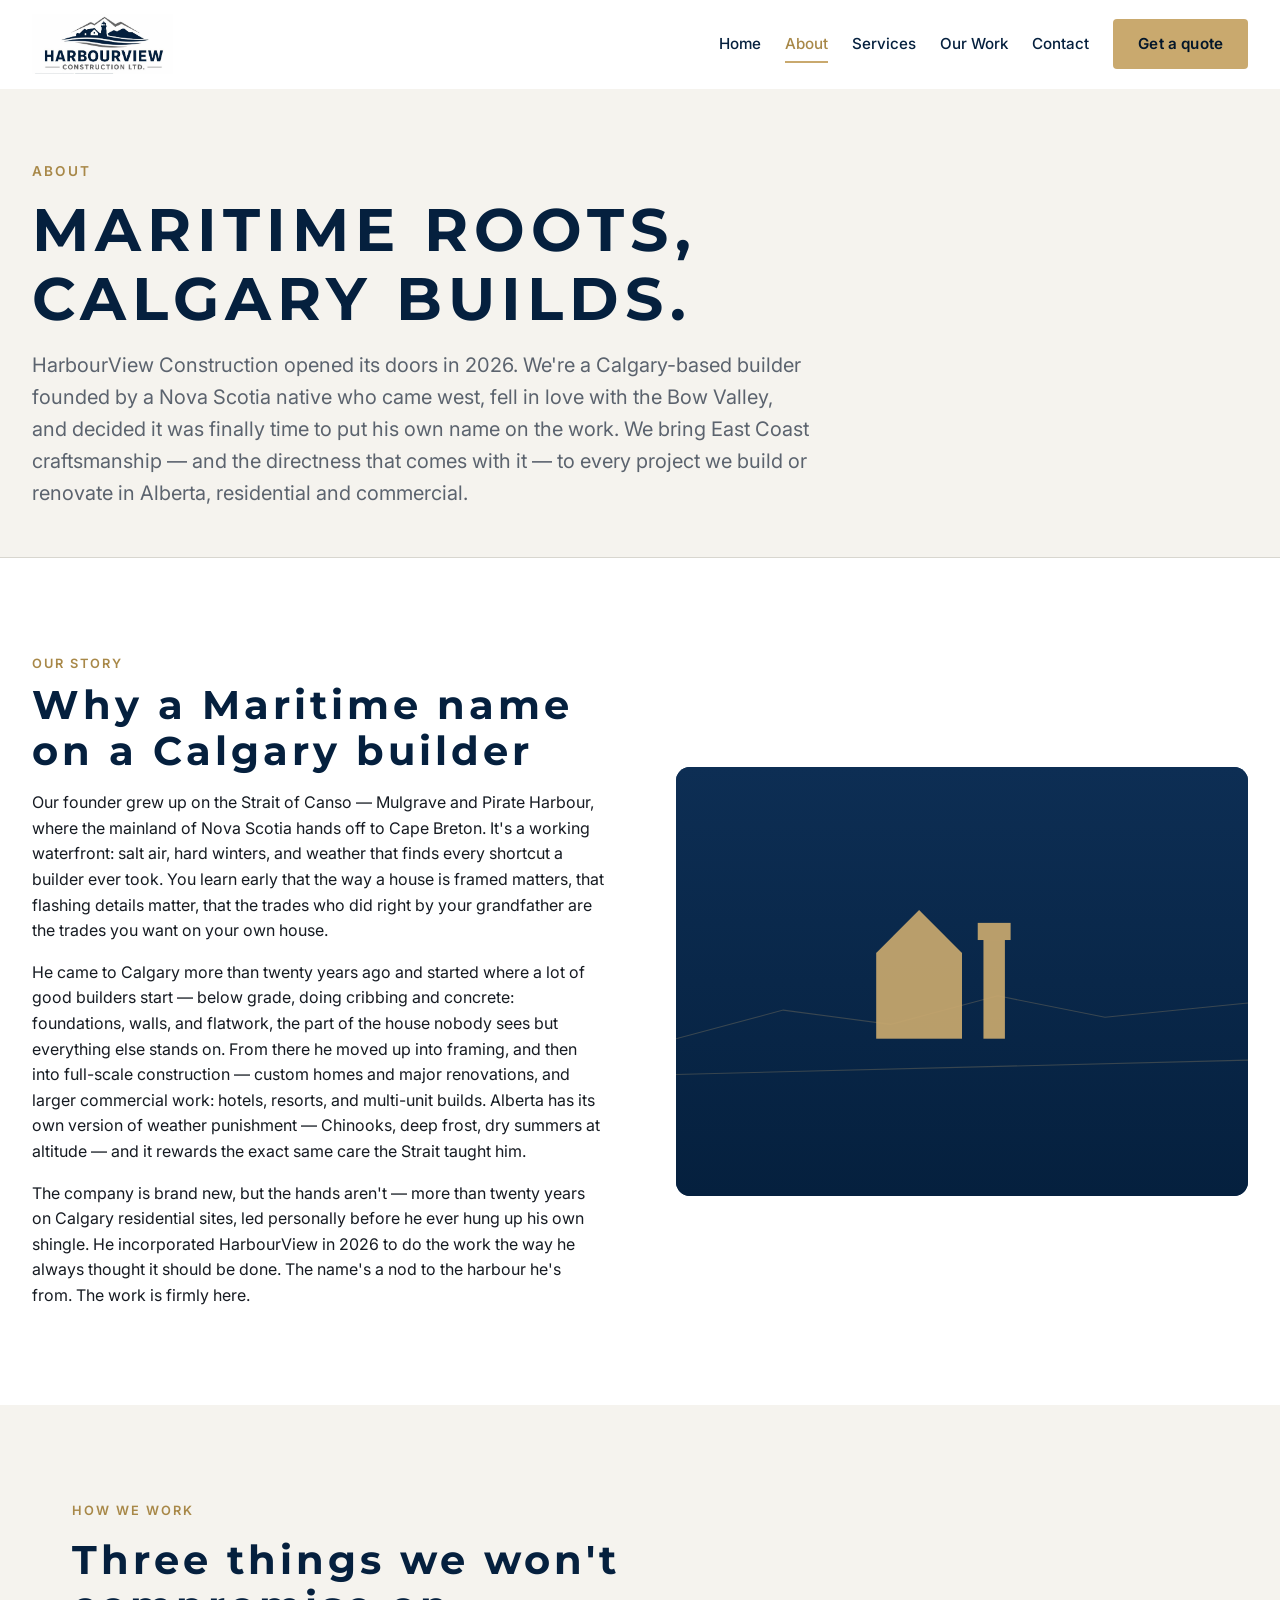
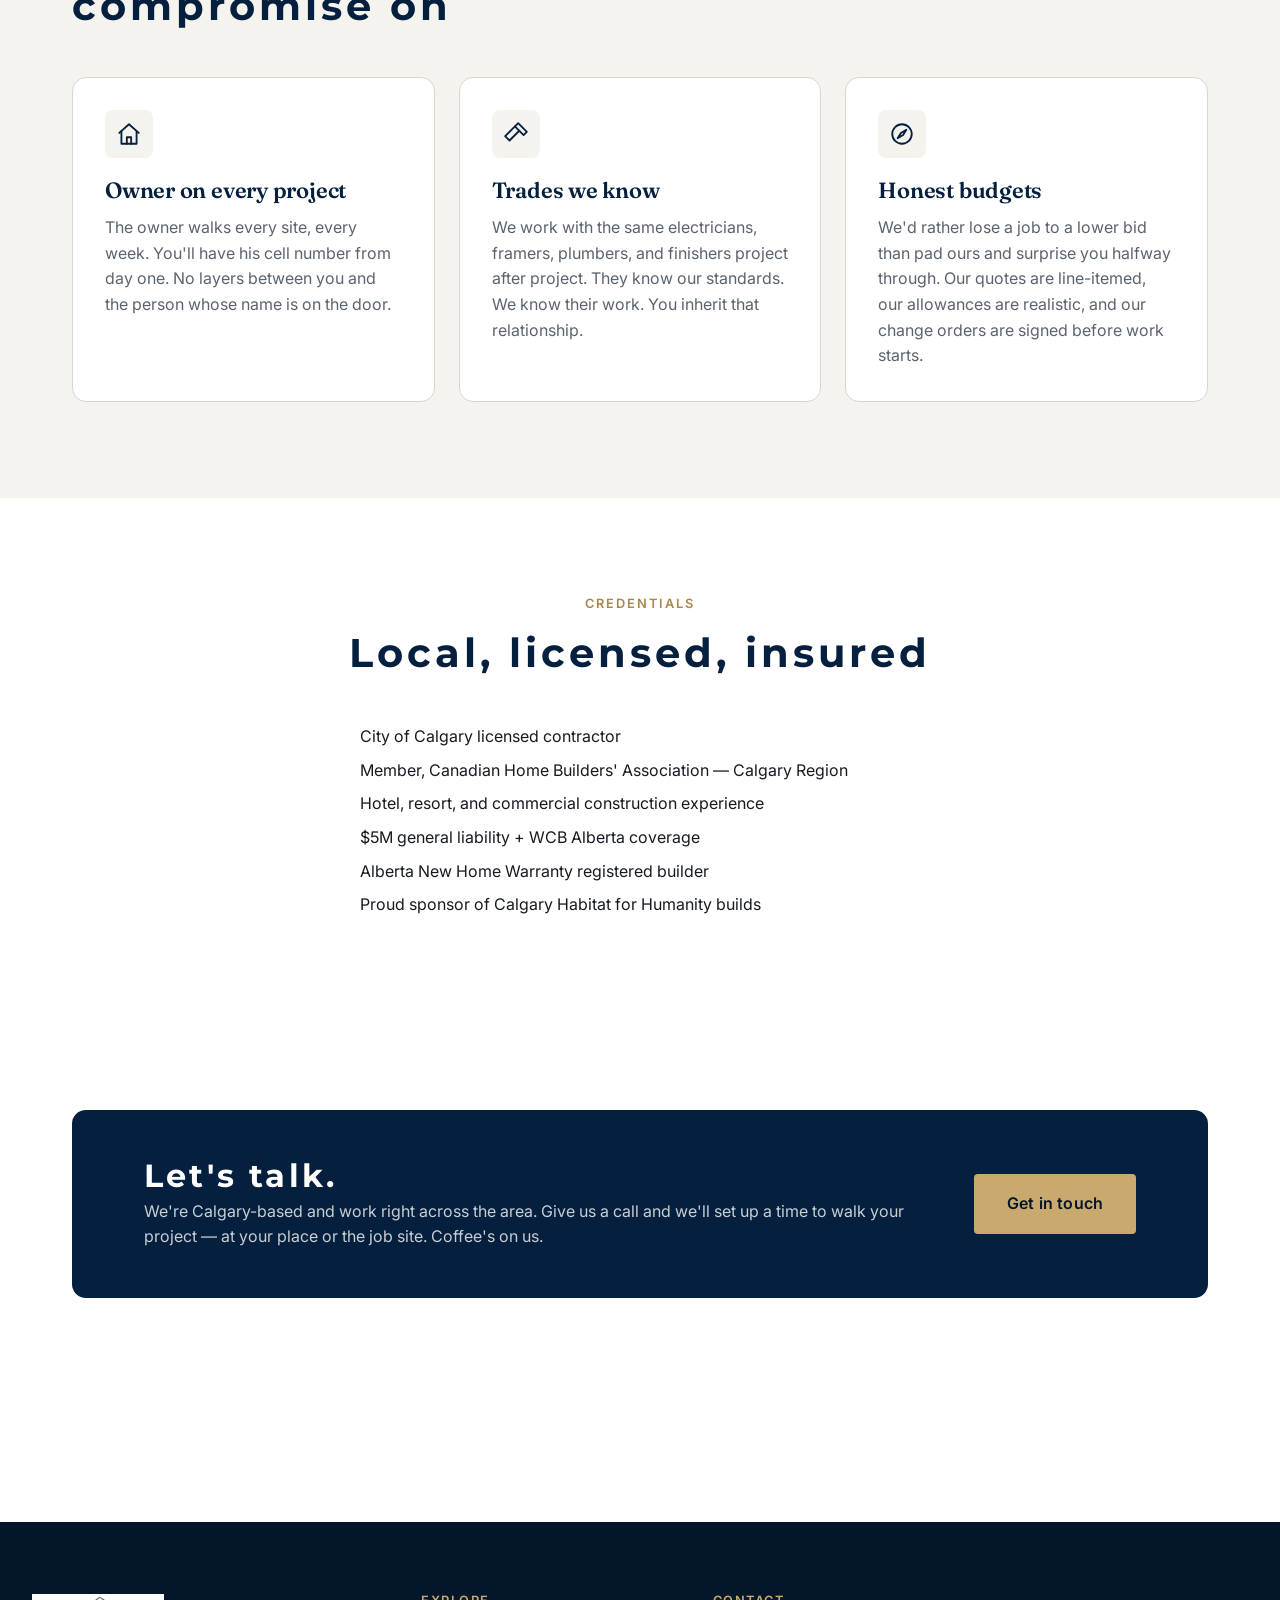
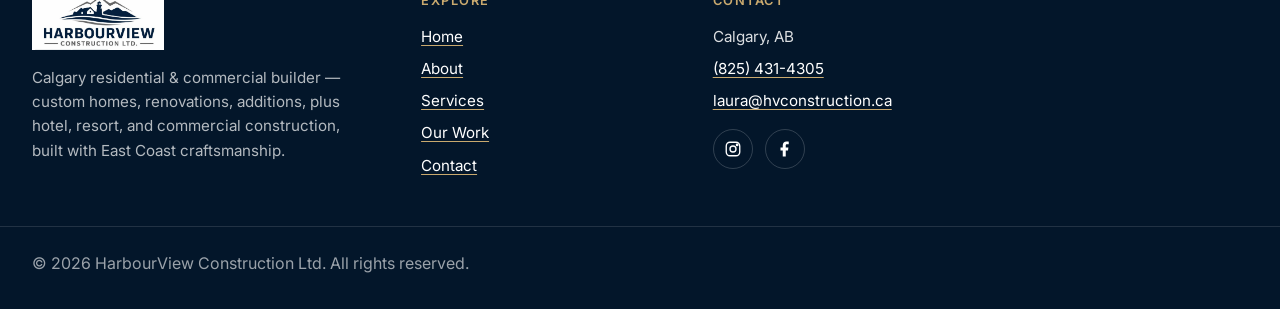
==== commit 1defc47d: "font fixes" ====
--- a/about/index.html
+++ b/about/index.html
@@ -1,4 +1,4 @@
-<!doctype html><html lang="en"><head><meta charset="UTF-8"><meta name="viewport" content="width=device-width,initial-scale=1"><title>About · HarbourView Construction</title><meta name="description" content="HarbourView Construction is a Calgary-based residential and commercial builder founded by a Nova Scotia native. Maritime craftsmanship brought to Alberta homes, hotels, and commercial projects."><meta name="theme-color" content="#05203e"><link rel="canonical" href="https://hvconstruction.ca/about/"><meta property="og:site_name" content="HarbourView Construction"><meta property="og:type" content="website"><meta property="og:title" content="About"><meta property="og:description" content="HarbourView Construction is a Calgary-based residential and commercial builder founded by a Nova Scotia native. Maritime craftsmanship brought to Alberta homes, hotels, and commercial projects."><meta property="og:url" content="https://hvconstruction.ca/about/"><meta property="og:image" content="https://hvconstruction.ca/assets/img/logo/logo.png"><meta property="og:locale" content="en_CA"><meta name="twitter:card" content="summary_large_image"><meta name="twitter:title" content="About"><meta name="twitter:description" content="HarbourView Construction is a Calgary-based residential and commercial builder founded by a Nova Scotia native. Maritime craftsmanship brought to Alberta homes, hotels, and commercial projects."><meta name="twitter:image" content="https://hvconstruction.ca/assets/img/logo/logo.png"><link rel="icon" type="image/png" href="../assets/img/logo/logo.png"><link rel="apple-touch-icon" href="../assets/img/logo/logo.png"><link rel="preconnect" href="https://fonts.googleapis.com"><link rel="preconnect" href="https://fonts.gstatic.com" crossorigin><link rel="preload" as="style" href="https://fonts.googleapis.com/css2?family=Montserrat:wght@800&family=Fraunces:opsz,wght@9..144,400;9..144,500;9..144,600&family=Inter:wght@400;500;600;700&display=swap"><link rel="stylesheet" href="https://fonts.googleapis.com/css2?family=Montserrat:wght@800&family=Fraunces:opsz,wght@9..144,400;9..144,500;9..144,600&family=Inter:wght@400;500;600;700&display=swap" media="print" onload='this.media="all"'><noscript><link rel="stylesheet" href="https://fonts.googleapis.com/css2?family=Montserrat:wght@800&family=Fraunces:opsz,wght@9..144,400;9..144,500;9..144,600&family=Inter:wght@400;500;600;700&display=swap"></noscript><link rel="stylesheet" href="../assets/css/main.css"><script type="application/ld+json">{
+<!doctype html><html lang="en"><head><meta charset="UTF-8"><meta name="viewport" content="width=device-width,initial-scale=1"><title>About · HarbourView Construction</title><meta name="description" content="HarbourView Construction is a Calgary-based residential and commercial builder founded by a Nova Scotia native. Maritime craftsmanship brought to Alberta homes, hotels, and commercial projects."><meta name="theme-color" content="#05203e"><link rel="canonical" href="https://hvconstruction.ca/about/"><meta property="og:site_name" content="HarbourView Construction"><meta property="og:type" content="website"><meta property="og:title" content="About"><meta property="og:description" content="HarbourView Construction is a Calgary-based residential and commercial builder founded by a Nova Scotia native. Maritime craftsmanship brought to Alberta homes, hotels, and commercial projects."><meta property="og:url" content="https://hvconstruction.ca/about/"><meta property="og:image" content="https://hvconstruction.ca/assets/img/logo/logo.png"><meta property="og:locale" content="en_CA"><meta name="twitter:card" content="summary_large_image"><meta name="twitter:title" content="About"><meta name="twitter:description" content="HarbourView Construction is a Calgary-based residential and commercial builder founded by a Nova Scotia native. Maritime craftsmanship brought to Alberta homes, hotels, and commercial projects."><meta name="twitter:image" content="https://hvconstruction.ca/assets/img/logo/logo.png"><link rel="icon" type="image/png" href="../assets/img/logo/logo.png"><link rel="apple-touch-icon" href="../assets/img/logo/logo.png"><link rel="preconnect" href="https://fonts.googleapis.com"><link rel="preconnect" href="https://fonts.gstatic.com" crossorigin><link rel="preload" as="style" href="https://fonts.googleapis.com/css2?family=Montserrat:wght@700&family=Fraunces:opsz,wght@9..144,400;9..144,500;9..144,600&family=Inter:wght@400;500;600;700&display=swap"><link rel="stylesheet" href="https://fonts.googleapis.com/css2?family=Montserrat:wght@700&family=Fraunces:opsz,wght@9..144,400;9..144,500;9..144,600&family=Inter:wght@400;500;600;700&display=swap" media="print" onload='this.media="all"'><noscript><link rel="stylesheet" href="https://fonts.googleapis.com/css2?family=Montserrat:wght@700&family=Fraunces:opsz,wght@9..144,400;9..144,500;9..144,600&family=Inter:wght@400;500;600;700&display=swap"></noscript><link rel="stylesheet" href="../assets/css/main.css"><script type="application/ld+json">{
     "@context": "https://schema.org",
     "@type": "GeneralContractor",
     "name": "HarbourView Construction Ltd.",
--- a/assets/css/main.css
+++ b/assets/css/main.css
@@ -1 +1 @@
-﻿*,*::before,*::after{box-sizing:border-box}*{margin:0}html{text-size-adjust:100%;-webkit-font-smoothing:antialiased;scroll-behavior:smooth}@media(prefers-reduced-motion: reduce){html{scroll-behavior:auto}}body{min-height:100vh;line-height:1.6;font-family:"Inter",-apple-system,BlinkMacSystemFont,"Segoe UI",Roboto,sans-serif;font-weight:400;font-size:1rem;color:#161b22;background:#fff;text-rendering:optimizeLegibility}img,picture,video,canvas,svg{display:block;max-width:100%;height:auto}input,button,textarea,select{font:inherit;color:inherit}p,h1,h2,h3,h4,h5,h6{overflow-wrap:break-word}#root,#__next{isolation:isolate}h1,h2,h3,h4{font-family:"Fraunces","Playfair Display",Georgia,serif;font-weight:600;line-height:1.15;letter-spacing:-0.01em;color:#05203e}h1,h2{font-family:"Montserrat","Helvetica Neue",Arial,sans-serif;font-weight:800;letter-spacing:.04em}h1{text-transform:uppercase}h1 em{text-transform:none}h1{font-size:clamp(2rem,24px + 2.5vw,3.5rem)}h2{font-size:clamp(1.625rem,21.3333333333px + 1.4583333333vw,2.5rem)}h3{font-size:clamp(1.25rem,18px + 0.625vw,1.625rem)}h4{font-size:clamp(1.125rem,17.3333333333px + 0.2083333333vw,1.25rem);font-family:"Inter",-apple-system,BlinkMacSystemFont,"Segoe UI",Roboto,sans-serif;font-weight:600}p{font-size:1rem}.lead{font-size:clamp(1.0625rem,16px + 0.3125vw,1.25rem);color:#5b636e}a{color:#05203e;text-decoration:underline;text-decoration-color:#c9a96e;text-underline-offset:3px;text-decoration-thickness:1px;transition:color 150ms cubic-bezier(0.16, 1, 0.3, 1)}a:hover{color:#a88848}a:focus-visible{outline:2px solid #c9a96e;outline-offset:2px;border-radius:2px}::selection{background:#c9a96e;color:#03162a}.skip-link{position:absolute;top:-40px;left:1rem;background:rgba(0,0,0,0);color:#fff;padding:.5rem 1rem;text-decoration:none;border-radius:4px;z-index:1100;transition:top 150ms cubic-bezier(0.16, 1, 0.3, 1)}.skip-link:focus{top:.5rem}.site-header{position:sticky;top:0;z-index:100;background:hsla(0,0%,100%,.92);backdrop-filter:saturate(140%) blur(8px);-webkit-backdrop-filter:saturate(140%) blur(8px);border-bottom:1px solid rgba(0,0,0,0);transition:border-color 240ms cubic-bezier(0.16, 1, 0.3, 1),box-shadow 240ms cubic-bezier(0.16, 1, 0.3, 1)}.site-header.is-scrolled{border-bottom-color:#d8d6cf;box-shadow:0 1px 2px rgba(0,0,0,.06),0 1px 3px rgba(0,0,0,.04)}.site-header__inner{width:100%;max-width:1440px;margin-inline:auto;padding-inline:1rem}@media(min-width: 768px){.site-header__inner{padding-inline:1.5rem}}@media(min-width: 1024px){.site-header__inner{padding-inline:2rem}}.site-header__inner{display:flex;align-items:center;justify-content:space-between;gap:1.5rem;min-height:72px;padding-block:.75rem}@media(min-width: 768px){.site-header__inner{min-height:88px}}.brand{display:inline-flex;align-items:center;text-decoration:none;color:#05203e}.brand__logo{height:48px;width:auto}@media(min-width: 768px){.brand__logo{height:60px}}.brand:hover{color:#05203e}.brand:focus-visible{outline:2px solid #c9a96e;outline-offset:2px;border-radius:4px}.nav{display:contents}@media(min-width: 1024px){.nav{display:inline-flex;align-items:center;gap:1.5rem}}.nav__list{display:none;list-style:none;padding:0;margin:0;gap:1.5rem}@media(min-width: 1024px){.nav__list{display:flex}}.nav__link{position:relative;font-size:.95rem;font-weight:500;color:#05203e;text-decoration:none;padding-block:.5rem;transition:color 150ms cubic-bezier(0.16, 1, 0.3, 1)}.nav__link::after{content:"";position:absolute;left:0;right:0;bottom:-2px;height:2px;background:#c9a96e;transform:scaleX(0);transform-origin:left;transition:transform 240ms cubic-bezier(0.16, 1, 0.3, 1)}.nav__link:hover,.nav__link.is-active{color:#a88848}.nav__link:hover::after,.nav__link.is-active::after{transform:scaleX(1)}.nav__cta{display:none}@media(min-width: 1024px){.nav__cta{display:inline-flex}}.nav-toggle{display:inline-flex;align-items:center;justify-content:center;width:44px;height:44px;background:rgba(0,0,0,0);border:1px solid #d8d6cf;border-radius:4px;cursor:pointer;color:#05203e}.nav-toggle:focus-visible{outline:2px solid #c9a96e;outline-offset:2px}@media(min-width: 1024px){.nav-toggle{display:none}}.nav-toggle svg{width:22px;height:22px}.nav-toggle__open{display:block}.nav-toggle__close{display:none}.nav-toggle[aria-expanded=true] .nav-toggle__open{display:none}.nav-toggle[aria-expanded=true] .nav-toggle__close{display:block}.mobile-nav{position:fixed;inset:0;z-index:500;background:#05203e;color:#fff;padding:3rem 1.5rem 2rem;display:flex;flex-direction:column;gap:2rem;transform:translateX(100%);transition:transform 240ms cubic-bezier(0.7, 0, 0.3, 1);overflow-y:auto}.mobile-nav.is-open{transform:translateX(0)}@media(min-width: 1024px){.mobile-nav{display:none}}.mobile-nav__header{display:flex;justify-content:space-between;align-items:center}.mobile-nav__close{background:rgba(0,0,0,0);border:1px solid hsla(0,0%,100%,.3);color:#fff;width:44px;height:44px;border-radius:4px;cursor:pointer;display:inline-flex;align-items:center;justify-content:center}.mobile-nav__close:focus-visible{outline:2px solid #c9a96e;outline-offset:2px}.mobile-nav__list{list-style:none;padding:0;margin:0;display:flex;flex-direction:column;gap:1rem}.mobile-nav__link{display:block;font-family:"Fraunces","Playfair Display",Georgia,serif;font-size:1.75rem;font-weight:600;color:#fff;text-decoration:none;padding-block:.5rem;border-bottom:1px solid hsla(0,0%,100%,.12)}.mobile-nav__link:hover,.mobile-nav__link.is-active{color:#c9a96e}.mobile-nav__link:focus-visible{outline:2px solid #c9a96e;outline-offset:2px;border-radius:4px}.mobile-nav__contact{margin-top:auto;padding-top:1.5rem;border-top:1px solid hsla(0,0%,100%,.16);color:hsla(0,0%,100%,.85);font-size:.95rem}.mobile-nav__contact a{color:#fff}body.is-nav-open{overflow:hidden}.site-footer{background:#03162a;color:hsla(0,0%,100%,.86);padding-block:4.5rem 2rem;margin-top:8rem}.site-footer a{color:#fff;text-decoration-color:#c9a96e}.site-footer a:hover{color:#c9a96e}.footer-grid{width:100%;max-width:1440px;margin-inline:auto;padding-inline:1rem}@media(min-width: 768px){.footer-grid{padding-inline:1.5rem}}@media(min-width: 1024px){.footer-grid{padding-inline:2rem}}.footer-grid{display:grid;gap:3rem}@media(min-width: 768px){.footer-grid{grid-template-columns:1.4fr 1fr 1fr 1fr}}.footer-col__title{font-family:"Inter",-apple-system,BlinkMacSystemFont,"Segoe UI",Roboto,sans-serif;font-size:.8rem;font-weight:600;text-transform:uppercase;letter-spacing:.12em;color:#c9a96e;margin-bottom:1rem}.footer-col__list{list-style:none;padding:0;margin:0;display:flex;flex-direction:column;gap:.5rem}.footer-col p,.footer-col li{font-size:.95rem}.footer-brand__logo{height:56px;margin-bottom:1rem}.footer-brand p{color:hsla(0,0%,100%,.7);max-width:32ch}.footer-meta{width:100%;max-width:1440px;margin-inline:auto;padding-inline:1rem}@media(min-width: 768px){.footer-meta{padding-inline:1.5rem}}@media(min-width: 1024px){.footer-meta{padding-inline:2rem}}.footer-meta{margin-top:3rem;padding-top:1.5rem;border-top:1px solid hsla(0,0%,100%,.12);display:flex;flex-direction:column;gap:.75rem;font-size:.85rem;color:hsla(0,0%,100%,.6)}@media(min-width: 768px){.footer-meta{flex-direction:row;justify-content:space-between}}.social-links{display:flex;gap:.75rem;list-style:none;padding:0;margin:0}.social-links a{display:inline-flex;align-items:center;justify-content:center;width:40px;height:40px;border:1px solid hsla(0,0%,100%,.18);border-radius:50%;text-decoration:none;transition:all 150ms cubic-bezier(0.16, 1, 0.3, 1)}.social-links a:hover{background:#c9a96e;border-color:#c9a96e;color:#03162a}.social-links svg{width:18px;height:18px}.btn{display:inline-flex;align-items:center;justify-content:center;gap:.5rem;padding:.75rem 1.5rem;font-family:"Inter",-apple-system,BlinkMacSystemFont,"Segoe UI",Roboto,sans-serif;font-size:.95rem;font-weight:600;letter-spacing:.01em;text-decoration:none;border:1px solid rgba(0,0,0,0);border-radius:4px;cursor:pointer;transition:all 150ms cubic-bezier(0.16, 1, 0.3, 1);white-space:nowrap}.btn:focus-visible{outline:2px solid #c9a96e;outline-offset:2px}.btn--primary{background:#05203e;color:#fff}.btn--primary:hover{background:#0d2e54;color:#fff}.btn--accent{background:#c9a96e;color:#03162a}.btn--accent:hover{background:#a88848;color:#fff}.btn--outline{background:rgba(0,0,0,0);color:#05203e;border-color:#05203e}.btn--outline:hover{background:#05203e;color:#fff}.btn--ghost{background:rgba(0,0,0,0);color:#05203e}.btn--ghost:hover{color:#a88848}.btn--lg{padding:1rem 2rem;font-size:1rem}.btn svg{width:16px;height:16px;transition:transform 150ms cubic-bezier(0.16, 1, 0.3, 1)}.btn:hover svg.icon-arrow{transform:translateX(2px)}.section{padding-block:4.5rem}@media(min-width: 768px){.section{padding-block:6rem}}.section--tight{padding-block:3rem}.section--sand{background:#f5f3ee}.section--navy{background:#05203e;color:hsla(0,0%,100%,.92)}.section--navy h1,.section--navy h2,.section--navy h3,.section--navy h4{color:#fff}.section--navy a{color:#fff;text-decoration-color:#c9a96e}.section--navy a:hover{color:#c9a96e}.container{width:100%;max-width:1200px;margin-inline:auto;padding-inline:1rem}@media(min-width: 768px){.container{padding-inline:1.5rem}}@media(min-width: 1024px){.container{padding-inline:2rem}}.container--wide{width:100%;max-width:1440px;margin-inline:auto;padding-inline:1rem}@media(min-width: 768px){.container--wide{padding-inline:1.5rem}}@media(min-width: 1024px){.container--wide{padding-inline:2rem}}.container--narrow{width:100%;max-width:760px;margin-inline:auto;padding-inline:1rem}@media(min-width: 768px){.container--narrow{padding-inline:1.5rem}}@media(min-width: 1024px){.container--narrow{padding-inline:2rem}}.section-header{display:flex;flex-direction:column;gap:1rem;max-width:64ch;margin-bottom:3rem}.section-header__eyebrow{font-family:"Inter",-apple-system,BlinkMacSystemFont,"Segoe UI",Roboto,sans-serif;font-size:.8rem;font-weight:600;text-transform:uppercase;letter-spacing:.16em;color:#a88848}.section-header__title{margin:0}.section-header__lead{color:#5b636e}.section-header--center{margin-inline:auto;text-align:center;align-items:center}.card{display:flex;flex-direction:column;background:#fff;border:1px solid #d8d6cf;border-radius:14px;overflow:hidden;transition:transform 240ms cubic-bezier(0.16, 1, 0.3, 1),box-shadow 240ms cubic-bezier(0.16, 1, 0.3, 1),border-color 240ms cubic-bezier(0.16, 1, 0.3, 1)}.card:hover{transform:translateY(-2px);box-shadow:0 4px 12px rgba(0,0,0,.08),0 2px 4px rgba(0,0,0,.04);border-color:#c9a96e}.card__media{aspect-ratio:4/3;background:#ebe7dd;overflow:hidden}.card__media img,.card__media svg{width:100%;height:100%;object-fit:cover}.card__body{padding:1.5rem;display:flex;flex-direction:column;gap:.5rem;flex:1}.card__eyebrow{font-size:.75rem;text-transform:uppercase;letter-spacing:.14em;color:#a88848;font-weight:600}.card__title{font-family:"Fraunces","Playfair Display",Georgia,serif;font-size:1.25rem;margin:0}.card__meta{color:#5b636e;font-size:.875rem}.card__summary{color:#5b636e;font-size:.95rem;margin-top:.5rem}.card__cta{margin-top:auto;padding-top:1rem;font-weight:600;color:#05203e;text-decoration:none;display:inline-flex;align-items:center;gap:.25rem}.card__cta::after{content:"→";transition:transform 150ms cubic-bezier(0.16, 1, 0.3, 1)}.card:hover .card__cta::after{transform:translateX(3px)}.card-grid{display:grid;gap:1.5rem;grid-template-columns:1fr}@media(min-width: 768px){.card-grid{grid-template-columns:repeat(2, 1fr)}}@media(min-width: 1024px){.card-grid{grid-template-columns:repeat(3, 1fr)}}.service-tile{background:#fff;border:1px solid #d8d6cf;border-radius:14px;padding:2rem;display:flex;flex-direction:column;gap:.75rem;transition:border-color 240ms cubic-bezier(0.16, 1, 0.3, 1),transform 240ms cubic-bezier(0.16, 1, 0.3, 1)}.service-tile:hover{border-color:#c9a96e;transform:translateY(-2px)}.service-tile__icon{width:48px;height:48px;display:inline-flex;align-items:center;justify-content:center;background:#f5f3ee;color:#05203e;border-radius:8px;margin-bottom:.5rem}.service-tile__icon svg{width:26px;height:26px}.service-tile__title{font-family:"Fraunces","Playfair Display",Georgia,serif;font-size:1.375rem}.service-tile__summary{color:#5b636e}.service-tile__list{list-style:none;padding:0;margin-top:.75rem;display:flex;flex-direction:column;gap:.25rem;font-size:.95rem}.service-tile__list li{padding-left:1rem;position:relative}.service-tile__list li::before{content:"";position:absolute;left:0;top:.6em;width:6px;height:6px;background:#c9a96e;border-radius:50%}.quote__text{font-family:"Fraunces","Playfair Display",Georgia,serif;font-size:clamp(1.125rem,16px + 0.625vw,1.5rem);line-height:1.4;color:#05203e}.quote__author{margin-top:1rem;font-size:.9rem;color:#5b636e}.quote__author strong{color:#05203e;font-weight:600}.filters{display:flex;flex-wrap:wrap;gap:.5rem;margin-bottom:2rem}.filter-chip{background:rgba(0,0,0,0);border:1px solid #d8d6cf;color:#05203e;padding:.25rem 1rem;border-radius:999px;font-size:.9rem;font-weight:500;cursor:pointer;transition:all 150ms cubic-bezier(0.16, 1, 0.3, 1)}.filter-chip:hover{border-color:#05203e}.filter-chip.is-active{background:#05203e;color:#fff;border-color:#05203e}.filter-chip:focus-visible{outline:2px solid #c9a96e;outline-offset:2px}.form{display:grid;gap:1rem;max-width:640px}.field{display:flex;flex-direction:column;gap:.25rem}.field__label{font-size:.875rem;font-weight:600;color:#05203e}.field__hint{font-size:.8rem;color:#5b636e}.field__input,.field__textarea,.field__select{padding:.75rem 1rem;border:1px solid #d8d6cf;border-radius:4px;background:#fff;transition:border-color 150ms cubic-bezier(0.16, 1, 0.3, 1),box-shadow 150ms cubic-bezier(0.16, 1, 0.3, 1)}.field__input:focus,.field__textarea:focus,.field__select:focus{outline:none;border-color:#05203e;box-shadow:0 0 0 3px rgba(201,169,110,.35)}.field__textarea{resize:vertical;min-height:120px}.form-row{display:grid;gap:1rem}@media(min-width: 768px){.form-row{grid-template-columns:1fr 1fr}}.hero{position:relative;padding-block:4.5rem 6rem;background:linear-gradient(180deg, #f5f3ee 0%, #ffffff 100%);overflow:hidden}@media(min-width: 768px){.hero{padding-block:6rem 8rem}}.hero__inner{width:100%;max-width:1440px;margin-inline:auto;padding-inline:1rem}@media(min-width: 768px){.hero__inner{padding-inline:1.5rem}}@media(min-width: 1024px){.hero__inner{padding-inline:2rem}}.hero__inner{display:grid;gap:3rem;align-items:center}@media(min-width: 1024px){.hero__inner{grid-template-columns:1.1fr 1fr;gap:4.5rem}}.hero__eyebrow{font-size:.85rem;font-weight:600;text-transform:uppercase;letter-spacing:.16em;color:#a88848;margin-bottom:.75rem}.hero__title{font-size:clamp(2.25rem,25.3333333333px + 3.3333333333vw,4.25rem);line-height:1.05;letter-spacing:.02em}.hero__title em{font-family:"Fraunces","Playfair Display",Georgia,serif;font-style:italic;color:#a88848;font-weight:400}.hero__lead{margin-top:1rem;max-width:52ch}.hero__actions{display:flex;flex-wrap:wrap;gap:.75rem;margin-top:1.5rem}.hero__media{position:relative;border-radius:14px;overflow:hidden;aspect-ratio:4/5;background:#0d2e54;box-shadow:0 12px 32px rgba(0,0,0,.1),0 4px 8px rgba(0,0,0,.06)}@media(min-width: 1024px){.hero__media{aspect-ratio:4/5}}.hero__media img{width:100%;height:100%;object-fit:cover;display:block}.hero__media::after{content:"";position:absolute;inset:0;background:linear-gradient(180deg, rgba(5, 32, 62, 0.18) 0%, rgba(5, 32, 62, 0) 45%, rgba(5, 32, 62, 0.35) 100%);pointer-events:none}.stats{display:grid;gap:1.5rem;grid-template-columns:repeat(2, 1fr)}@media(min-width: 768px){.stats{grid-template-columns:repeat(4, 1fr)}}.stats__item{text-align:center;padding:1rem}.stats__value{font-family:"Fraunces","Playfair Display",Georgia,serif;font-size:clamp(2rem,26.6666666667px + 1.6666666667vw,3rem);font-weight:600;color:#05203e;line-height:1}.stats__label{margin-top:.25rem;font-size:.85rem;text-transform:uppercase;letter-spacing:.12em;color:#5b636e}.cta-strip{background:#05203e;color:#fff;border-radius:14px;padding:3rem;display:flex;flex-direction:column;gap:1rem}@media(min-width: 768px){.cta-strip{flex-direction:row;align-items:center;justify-content:space-between;padding:3rem 4.5rem}}.cta-strip h2{color:#fff;font-size:clamp(1.5rem,21.3333333333px + 0.8333333333vw,2rem);margin:0}.cta-strip p{color:hsla(0,0%,100%,.78);margin-top:.25rem}.page-hero{background:#f5f3ee;padding-block:4.5rem 3rem;border-bottom:1px solid #d8d6cf}.page-hero__inner{width:100%;max-width:1440px;margin-inline:auto;padding-inline:1rem}@media(min-width: 768px){.page-hero__inner{padding-inline:1.5rem}}@media(min-width: 1024px){.page-hero__inner{padding-inline:2rem}}.page-hero__eyebrow{font-size:.85rem;font-weight:600;text-transform:uppercase;letter-spacing:.16em;color:#a88848;margin-bottom:.75rem}.page-hero__title{font-size:clamp(2.25rem,28px + 2.5vw,3.75rem);margin:0}.page-hero__lead{margin-top:1rem;max-width:60ch}.two-col{display:grid;gap:3rem}@media(min-width: 768px){.two-col{grid-template-columns:1fr 1fr;gap:4.5rem;align-items:center}}.two-col__media{border-radius:14px;overflow:hidden;aspect-ratio:4/3;background:#0d2e54}.two-col h2{margin-bottom:1rem}.two-col p+p{margin-top:1rem}.gallery{display:grid;gap:1.5rem;grid-template-columns:1fr}@media(min-width: 480px){.gallery{grid-template-columns:repeat(2, 1fr)}}@media(min-width: 1024px){.gallery{grid-template-columns:repeat(3, 1fr)}}.gallery-item{display:flex;flex-direction:column;background:#fff;border-radius:14px;overflow:hidden;border:1px solid #d8d6cf;transition:all 240ms cubic-bezier(0.16, 1, 0.3, 1)}.gallery-item.is-hidden{display:none}.gallery-item:hover{transform:translateY(-2px);box-shadow:0 4px 12px rgba(0,0,0,.08),0 2px 4px rgba(0,0,0,.04);border-color:#c9a96e}.gallery-item__media{aspect-ratio:4/3;overflow:hidden}.gallery-item__media img,.gallery-item__media svg{width:100%;height:100%;object-fit:cover}.gallery-item__body{padding:1.5rem;display:flex;flex-direction:column;gap:.25rem}.gallery-item__category{font-size:.75rem;text-transform:uppercase;letter-spacing:.14em;font-weight:600;color:#a88848}.gallery-item__title{font-family:"Fraunces","Playfair Display",Georgia,serif;font-size:1.25rem;margin:0}.gallery-item__meta{color:#5b636e;font-size:.875rem}.contact-block{display:grid;gap:1rem}.contact-block__row{display:flex;align-items:flex-start;gap:1rem}.contact-block__row svg{flex-shrink:0;width:22px;height:22px;color:#a88848;margin-top:2px}.contact-block__row a{font-weight:500}.contact-block__label{font-size:.75rem;text-transform:uppercase;letter-spacing:.14em;color:#5b636e;margin-bottom:2px}.notfound{text-align:center;padding-block:8rem}.notfound__code{font-family:"Fraunces","Playfair Display",Georgia,serif;font-size:clamp(5rem,18vw,12rem);line-height:1;color:#c9a96e;margin-bottom:1rem}
+﻿*,*::before,*::after{box-sizing:border-box}*{margin:0}html{text-size-adjust:100%;-webkit-font-smoothing:antialiased;scroll-behavior:smooth}@media(prefers-reduced-motion: reduce){html{scroll-behavior:auto}}body{min-height:100vh;line-height:1.6;font-family:"Inter",-apple-system,BlinkMacSystemFont,"Segoe UI",Roboto,sans-serif;font-weight:400;font-size:1rem;color:#161b22;background:#fff;text-rendering:optimizeLegibility}img,picture,video,canvas,svg{display:block;max-width:100%;height:auto}input,button,textarea,select{font:inherit;color:inherit}p,h1,h2,h3,h4,h5,h6{overflow-wrap:break-word}#root,#__next{isolation:isolate}h1,h2,h3,h4{font-family:"Fraunces","Playfair Display",Georgia,serif;font-weight:600;line-height:1.15;letter-spacing:-0.01em;color:#05203e}h1,h2{font-family:"Montserrat","Helvetica Neue",Arial,sans-serif;font-weight:700;letter-spacing:.1em}h1{text-transform:uppercase}h1 em{text-transform:none}h1{font-size:clamp(2rem,24px + 2.5vw,3.5rem)}h2{font-size:clamp(1.625rem,21.3333333333px + 1.4583333333vw,2.5rem)}h3{font-size:clamp(1.25rem,18px + 0.625vw,1.625rem)}h4{font-size:clamp(1.125rem,17.3333333333px + 0.2083333333vw,1.25rem);font-family:"Inter",-apple-system,BlinkMacSystemFont,"Segoe UI",Roboto,sans-serif;font-weight:600}p{font-size:1rem}.lead{font-size:clamp(1.0625rem,16px + 0.3125vw,1.25rem);color:#5b636e}a{color:#05203e;text-decoration:underline;text-decoration-color:#c9a96e;text-underline-offset:3px;text-decoration-thickness:1px;transition:color 150ms cubic-bezier(0.16, 1, 0.3, 1)}a:hover{color:#a88848}a:focus-visible{outline:2px solid #c9a96e;outline-offset:2px;border-radius:2px}::selection{background:#c9a96e;color:#03162a}.skip-link{position:absolute;top:-40px;left:1rem;background:rgba(0,0,0,0);color:#fff;padding:.5rem 1rem;text-decoration:none;border-radius:4px;z-index:1100;transition:top 150ms cubic-bezier(0.16, 1, 0.3, 1)}.skip-link:focus{top:.5rem}.site-header{position:sticky;top:0;z-index:100;background:hsla(0,0%,100%,.92);backdrop-filter:saturate(140%) blur(8px);-webkit-backdrop-filter:saturate(140%) blur(8px);border-bottom:1px solid rgba(0,0,0,0);transition:border-color 240ms cubic-bezier(0.16, 1, 0.3, 1),box-shadow 240ms cubic-bezier(0.16, 1, 0.3, 1)}.site-header.is-scrolled{border-bottom-color:#d8d6cf;box-shadow:0 1px 2px rgba(0,0,0,.06),0 1px 3px rgba(0,0,0,.04)}.site-header__inner{width:100%;max-width:1440px;margin-inline:auto;padding-inline:1rem}@media(min-width: 768px){.site-header__inner{padding-inline:1.5rem}}@media(min-width: 1024px){.site-header__inner{padding-inline:2rem}}.site-header__inner{display:flex;align-items:center;justify-content:space-between;gap:1.5rem;min-height:72px;padding-block:.75rem}@media(min-width: 768px){.site-header__inner{min-height:88px}}.brand{display:inline-flex;align-items:center;text-decoration:none;color:#05203e}.brand__logo{height:48px;width:auto}@media(min-width: 768px){.brand__logo{height:60px}}.brand:hover{color:#05203e}.brand:focus-visible{outline:2px solid #c9a96e;outline-offset:2px;border-radius:4px}.nav{display:contents}@media(min-width: 1024px){.nav{display:inline-flex;align-items:center;gap:1.5rem}}.nav__list{display:none;list-style:none;padding:0;margin:0;gap:1.5rem}@media(min-width: 1024px){.nav__list{display:flex}}.nav__link{position:relative;font-size:.95rem;font-weight:500;color:#05203e;text-decoration:none;padding-block:.5rem;transition:color 150ms cubic-bezier(0.16, 1, 0.3, 1)}.nav__link::after{content:"";position:absolute;left:0;right:0;bottom:-2px;height:2px;background:#c9a96e;transform:scaleX(0);transform-origin:left;transition:transform 240ms cubic-bezier(0.16, 1, 0.3, 1)}.nav__link:hover,.nav__link.is-active{color:#a88848}.nav__link:hover::after,.nav__link.is-active::after{transform:scaleX(1)}.nav__cta{display:none}@media(min-width: 1024px){.nav__cta{display:inline-flex}}.nav-toggle{display:inline-flex;align-items:center;justify-content:center;width:44px;height:44px;background:rgba(0,0,0,0);border:1px solid #d8d6cf;border-radius:4px;cursor:pointer;color:#05203e}.nav-toggle:focus-visible{outline:2px solid #c9a96e;outline-offset:2px}@media(min-width: 1024px){.nav-toggle{display:none}}.nav-toggle svg{width:22px;height:22px}.nav-toggle__open{display:block}.nav-toggle__close{display:none}.nav-toggle[aria-expanded=true] .nav-toggle__open{display:none}.nav-toggle[aria-expanded=true] .nav-toggle__close{display:block}.mobile-nav{position:fixed;inset:0;z-index:500;background:#05203e;color:#fff;padding:3rem 1.5rem 2rem;display:flex;flex-direction:column;gap:2rem;transform:translateX(100%);transition:transform 240ms cubic-bezier(0.7, 0, 0.3, 1);overflow-y:auto}.mobile-nav.is-open{transform:translateX(0)}@media(min-width: 1024px){.mobile-nav{display:none}}.mobile-nav__header{display:flex;justify-content:space-between;align-items:center}.mobile-nav__close{background:rgba(0,0,0,0);border:1px solid hsla(0,0%,100%,.3);color:#fff;width:44px;height:44px;border-radius:4px;cursor:pointer;display:inline-flex;align-items:center;justify-content:center}.mobile-nav__close:focus-visible{outline:2px solid #c9a96e;outline-offset:2px}.mobile-nav__list{list-style:none;padding:0;margin:0;display:flex;flex-direction:column;gap:1rem}.mobile-nav__link{display:block;font-family:"Fraunces","Playfair Display",Georgia,serif;font-size:1.75rem;font-weight:600;color:#fff;text-decoration:none;padding-block:.5rem;border-bottom:1px solid hsla(0,0%,100%,.12)}.mobile-nav__link:hover,.mobile-nav__link.is-active{color:#c9a96e}.mobile-nav__link:focus-visible{outline:2px solid #c9a96e;outline-offset:2px;border-radius:4px}.mobile-nav__contact{margin-top:auto;padding-top:1.5rem;border-top:1px solid hsla(0,0%,100%,.16);color:hsla(0,0%,100%,.85);font-size:.95rem}.mobile-nav__contact a{color:#fff}body.is-nav-open{overflow:hidden}.site-footer{background:#03162a;color:hsla(0,0%,100%,.86);padding-block:4.5rem 2rem;margin-top:8rem}.site-footer a{color:#fff;text-decoration-color:#c9a96e}.site-footer a:hover{color:#c9a96e}.footer-grid{width:100%;max-width:1440px;margin-inline:auto;padding-inline:1rem}@media(min-width: 768px){.footer-grid{padding-inline:1.5rem}}@media(min-width: 1024px){.footer-grid{padding-inline:2rem}}.footer-grid{display:grid;gap:3rem}@media(min-width: 768px){.footer-grid{grid-template-columns:1.4fr 1fr 1fr 1fr}}.footer-col__title{font-family:"Inter",-apple-system,BlinkMacSystemFont,"Segoe UI",Roboto,sans-serif;font-size:.8rem;font-weight:600;text-transform:uppercase;letter-spacing:.12em;color:#c9a96e;margin-bottom:1rem}.footer-col__list{list-style:none;padding:0;margin:0;display:flex;flex-direction:column;gap:.5rem}.footer-col p,.footer-col li{font-size:.95rem}.footer-brand__logo{height:56px;margin-bottom:1rem}.footer-brand p{color:hsla(0,0%,100%,.7);max-width:32ch}.footer-meta{width:100%;max-width:1440px;margin-inline:auto;padding-inline:1rem}@media(min-width: 768px){.footer-meta{padding-inline:1.5rem}}@media(min-width: 1024px){.footer-meta{padding-inline:2rem}}.footer-meta{margin-top:3rem;padding-top:1.5rem;border-top:1px solid hsla(0,0%,100%,.12);display:flex;flex-direction:column;gap:.75rem;font-size:.85rem;color:hsla(0,0%,100%,.6)}@media(min-width: 768px){.footer-meta{flex-direction:row;justify-content:space-between}}.social-links{display:flex;gap:.75rem;list-style:none;padding:0;margin:0}.social-links a{display:inline-flex;align-items:center;justify-content:center;width:40px;height:40px;border:1px solid hsla(0,0%,100%,.18);border-radius:50%;text-decoration:none;transition:all 150ms cubic-bezier(0.16, 1, 0.3, 1)}.social-links a:hover{background:#c9a96e;border-color:#c9a96e;color:#03162a}.social-links svg{width:18px;height:18px}.btn{display:inline-flex;align-items:center;justify-content:center;gap:.5rem;padding:.75rem 1.5rem;font-family:"Inter",-apple-system,BlinkMacSystemFont,"Segoe UI",Roboto,sans-serif;font-size:.95rem;font-weight:600;letter-spacing:.01em;text-decoration:none;border:1px solid rgba(0,0,0,0);border-radius:4px;cursor:pointer;transition:all 150ms cubic-bezier(0.16, 1, 0.3, 1);white-space:nowrap}.btn:focus-visible{outline:2px solid #c9a96e;outline-offset:2px}.btn--primary{background:#05203e;color:#fff}.btn--primary:hover{background:#0d2e54;color:#fff}.btn--accent{background:#c9a96e;color:#03162a}.btn--accent:hover{background:#a88848;color:#fff}.btn--outline{background:rgba(0,0,0,0);color:#05203e;border-color:#05203e}.btn--outline:hover{background:#05203e;color:#fff}.btn--ghost{background:rgba(0,0,0,0);color:#05203e}.btn--ghost:hover{color:#a88848}.btn--lg{padding:1rem 2rem;font-size:1rem}.btn svg{width:16px;height:16px;transition:transform 150ms cubic-bezier(0.16, 1, 0.3, 1)}.btn:hover svg.icon-arrow{transform:translateX(2px)}.section{padding-block:4.5rem}@media(min-width: 768px){.section{padding-block:6rem}}.section--tight{padding-block:3rem}.section--sand{background:#f5f3ee}.section--navy{background:#05203e;color:hsla(0,0%,100%,.92)}.section--navy h1,.section--navy h2,.section--navy h3,.section--navy h4{color:#fff}.section--navy a{color:#fff;text-decoration-color:#c9a96e}.section--navy a:hover{color:#c9a96e}.container{width:100%;max-width:1200px;margin-inline:auto;padding-inline:1rem}@media(min-width: 768px){.container{padding-inline:1.5rem}}@media(min-width: 1024px){.container{padding-inline:2rem}}.container--wide{width:100%;max-width:1440px;margin-inline:auto;padding-inline:1rem}@media(min-width: 768px){.container--wide{padding-inline:1.5rem}}@media(min-width: 1024px){.container--wide{padding-inline:2rem}}.container--narrow{width:100%;max-width:760px;margin-inline:auto;padding-inline:1rem}@media(min-width: 768px){.container--narrow{padding-inline:1.5rem}}@media(min-width: 1024px){.container--narrow{padding-inline:2rem}}.section-header{display:flex;flex-direction:column;gap:1rem;max-width:64ch;margin-bottom:3rem}.section-header__eyebrow{font-family:"Inter",-apple-system,BlinkMacSystemFont,"Segoe UI",Roboto,sans-serif;font-size:.8rem;font-weight:600;text-transform:uppercase;letter-spacing:.16em;color:#a88848}.section-header__title{margin:0}.section-header__lead{color:#5b636e}.section-header--center{margin-inline:auto;text-align:center;align-items:center}.card{display:flex;flex-direction:column;background:#fff;border:1px solid #d8d6cf;border-radius:14px;overflow:hidden;transition:transform 240ms cubic-bezier(0.16, 1, 0.3, 1),box-shadow 240ms cubic-bezier(0.16, 1, 0.3, 1),border-color 240ms cubic-bezier(0.16, 1, 0.3, 1)}.card:hover{transform:translateY(-2px);box-shadow:0 4px 12px rgba(0,0,0,.08),0 2px 4px rgba(0,0,0,.04);border-color:#c9a96e}.card__media{aspect-ratio:4/3;background:#ebe7dd;overflow:hidden}.card__media img,.card__media svg{width:100%;height:100%;object-fit:cover}.card__body{padding:1.5rem;display:flex;flex-direction:column;gap:.5rem;flex:1}.card__eyebrow{font-size:.75rem;text-transform:uppercase;letter-spacing:.14em;color:#a88848;font-weight:600}.card__title{font-family:"Fraunces","Playfair Display",Georgia,serif;font-size:1.25rem;margin:0}.card__meta{color:#5b636e;font-size:.875rem}.card__summary{color:#5b636e;font-size:.95rem;margin-top:.5rem}.card__cta{margin-top:auto;padding-top:1rem;font-weight:600;color:#05203e;text-decoration:none;display:inline-flex;align-items:center;gap:.25rem}.card__cta::after{content:"→";transition:transform 150ms cubic-bezier(0.16, 1, 0.3, 1)}.card:hover .card__cta::after{transform:translateX(3px)}.card-grid{display:grid;gap:1.5rem;grid-template-columns:1fr}@media(min-width: 768px){.card-grid{grid-template-columns:repeat(2, 1fr)}}@media(min-width: 1024px){.card-grid{grid-template-columns:repeat(3, 1fr)}}.service-tile{background:#fff;border:1px solid #d8d6cf;border-radius:14px;padding:2rem;display:flex;flex-direction:column;gap:.75rem;transition:border-color 240ms cubic-bezier(0.16, 1, 0.3, 1),transform 240ms cubic-bezier(0.16, 1, 0.3, 1)}.service-tile:hover{border-color:#c9a96e;transform:translateY(-2px)}.service-tile__icon{width:48px;height:48px;display:inline-flex;align-items:center;justify-content:center;background:#f5f3ee;color:#05203e;border-radius:8px;margin-bottom:.5rem}.service-tile__icon svg{width:26px;height:26px}.service-tile__title{font-family:"Fraunces","Playfair Display",Georgia,serif;font-size:1.375rem}.service-tile__summary{color:#5b636e}.service-tile__list{list-style:none;padding:0;margin-top:.75rem;display:flex;flex-direction:column;gap:.25rem;font-size:.95rem}.service-tile__list li{padding-left:1rem;position:relative}.service-tile__list li::before{content:"";position:absolute;left:0;top:.6em;width:6px;height:6px;background:#c9a96e;border-radius:50%}.quote__text{font-family:"Fraunces","Playfair Display",Georgia,serif;font-size:clamp(1.125rem,16px + 0.625vw,1.5rem);line-height:1.4;color:#05203e}.quote__author{margin-top:1rem;font-size:.9rem;color:#5b636e}.quote__author strong{color:#05203e;font-weight:600}.filters{display:flex;flex-wrap:wrap;gap:.5rem;margin-bottom:2rem}.filter-chip{background:rgba(0,0,0,0);border:1px solid #d8d6cf;color:#05203e;padding:.25rem 1rem;border-radius:999px;font-size:.9rem;font-weight:500;cursor:pointer;transition:all 150ms cubic-bezier(0.16, 1, 0.3, 1)}.filter-chip:hover{border-color:#05203e}.filter-chip.is-active{background:#05203e;color:#fff;border-color:#05203e}.filter-chip:focus-visible{outline:2px solid #c9a96e;outline-offset:2px}.form{display:grid;gap:1rem;max-width:640px}.field{display:flex;flex-direction:column;gap:.25rem}.field__label{font-size:.875rem;font-weight:600;color:#05203e}.field__hint{font-size:.8rem;color:#5b636e}.field__input,.field__textarea,.field__select{padding:.75rem 1rem;border:1px solid #d8d6cf;border-radius:4px;background:#fff;transition:border-color 150ms cubic-bezier(0.16, 1, 0.3, 1),box-shadow 150ms cubic-bezier(0.16, 1, 0.3, 1)}.field__input:focus,.field__textarea:focus,.field__select:focus{outline:none;border-color:#05203e;box-shadow:0 0 0 3px rgba(201,169,110,.35)}.field__textarea{resize:vertical;min-height:120px}.form-row{display:grid;gap:1rem}@media(min-width: 768px){.form-row{grid-template-columns:1fr 1fr}}.hero{position:relative;padding-block:4.5rem 6rem;background:linear-gradient(180deg, #f5f3ee 0%, #ffffff 100%);overflow:hidden}@media(min-width: 768px){.hero{padding-block:6rem 8rem}}.hero__inner{width:100%;max-width:1440px;margin-inline:auto;padding-inline:1rem}@media(min-width: 768px){.hero__inner{padding-inline:1.5rem}}@media(min-width: 1024px){.hero__inner{padding-inline:2rem}}.hero__inner{display:grid;gap:3rem;align-items:center}@media(min-width: 1024px){.hero__inner{grid-template-columns:1.1fr 1fr;gap:4.5rem}}.hero__eyebrow{font-size:.85rem;font-weight:600;text-transform:uppercase;letter-spacing:.16em;color:#a88848;margin-bottom:.75rem}.hero__title{font-size:clamp(2.25rem,25.3333333333px + 3.3333333333vw,4.25rem);line-height:1.05;letter-spacing:.02em}.hero__title em{font-family:"Fraunces","Playfair Display",Georgia,serif;font-style:italic;color:#a88848;font-weight:400}.hero__lead{margin-top:1rem;max-width:52ch}.hero__actions{display:flex;flex-wrap:wrap;gap:.75rem;margin-top:1.5rem}.hero__media{position:relative;border-radius:14px;overflow:hidden;aspect-ratio:4/5;background:#0d2e54;box-shadow:0 12px 32px rgba(0,0,0,.1),0 4px 8px rgba(0,0,0,.06)}@media(min-width: 1024px){.hero__media{aspect-ratio:4/5}}.hero__media img{width:100%;height:100%;object-fit:cover;display:block}.hero__media::after{content:"";position:absolute;inset:0;background:linear-gradient(180deg, rgba(5, 32, 62, 0.18) 0%, rgba(5, 32, 62, 0) 45%, rgba(5, 32, 62, 0.35) 100%);pointer-events:none}.stats{display:grid;gap:1.5rem;grid-template-columns:repeat(2, 1fr)}@media(min-width: 768px){.stats{grid-template-columns:repeat(4, 1fr)}}.stats__item{text-align:center;padding:1rem}.stats__value{font-family:"Fraunces","Playfair Display",Georgia,serif;font-size:clamp(2rem,26.6666666667px + 1.6666666667vw,3rem);font-weight:600;color:#05203e;line-height:1}.stats__label{margin-top:.25rem;font-size:.85rem;text-transform:uppercase;letter-spacing:.12em;color:#5b636e}.cta-strip{background:#05203e;color:#fff;border-radius:14px;padding:3rem;display:flex;flex-direction:column;gap:1rem}@media(min-width: 768px){.cta-strip{flex-direction:row;align-items:center;justify-content:space-between;padding:3rem 4.5rem}}.cta-strip h2{color:#fff;font-size:clamp(1.5rem,21.3333333333px + 0.8333333333vw,2rem);margin:0}.cta-strip p{color:hsla(0,0%,100%,.78);margin-top:.25rem}.page-hero{background:#f5f3ee;padding-block:4.5rem 3rem;border-bottom:1px solid #d8d6cf}.page-hero__inner{width:100%;max-width:1440px;margin-inline:auto;padding-inline:1rem}@media(min-width: 768px){.page-hero__inner{padding-inline:1.5rem}}@media(min-width: 1024px){.page-hero__inner{padding-inline:2rem}}.page-hero__eyebrow{font-size:.85rem;font-weight:600;text-transform:uppercase;letter-spacing:.16em;color:#a88848;margin-bottom:.75rem}.page-hero__title{font-size:clamp(2.25rem,28px + 2.5vw,3.75rem);margin:0}.page-hero__lead{margin-top:1rem;max-width:60ch}.two-col{display:grid;gap:3rem}@media(min-width: 768px){.two-col{grid-template-columns:1fr 1fr;gap:4.5rem;align-items:center}}.two-col__media{border-radius:14px;overflow:hidden;aspect-ratio:4/3;background:#0d2e54}.two-col h2{margin-bottom:1rem}.two-col p+p{margin-top:1rem}.gallery{display:grid;gap:1.5rem;grid-template-columns:1fr}@media(min-width: 480px){.gallery{grid-template-columns:repeat(2, 1fr)}}@media(min-width: 1024px){.gallery{grid-template-columns:repeat(3, 1fr)}}.gallery-item{display:flex;flex-direction:column;background:#fff;border-radius:14px;overflow:hidden;border:1px solid #d8d6cf;transition:all 240ms cubic-bezier(0.16, 1, 0.3, 1)}.gallery-item.is-hidden{display:none}.gallery-item:hover{transform:translateY(-2px);box-shadow:0 4px 12px rgba(0,0,0,.08),0 2px 4px rgba(0,0,0,.04);border-color:#c9a96e}.gallery-item__media{aspect-ratio:4/3;overflow:hidden}.gallery-item__media img,.gallery-item__media svg{width:100%;height:100%;object-fit:cover}.gallery-item__body{padding:1.5rem;display:flex;flex-direction:column;gap:.25rem}.gallery-item__category{font-size:.75rem;text-transform:uppercase;letter-spacing:.14em;font-weight:600;color:#a88848}.gallery-item__title{font-family:"Fraunces","Playfair Display",Georgia,serif;font-size:1.25rem;margin:0}.gallery-item__meta{color:#5b636e;font-size:.875rem}.contact-block{display:grid;gap:1rem}.contact-block__row{display:flex;align-items:flex-start;gap:1rem}.contact-block__row svg{flex-shrink:0;width:22px;height:22px;color:#a88848;margin-top:2px}.contact-block__row a{font-weight:500}.contact-block__label{font-size:.75rem;text-transform:uppercase;letter-spacing:.14em;color:#5b636e;margin-bottom:2px}.notfound{text-align:center;padding-block:8rem}.notfound__code{font-family:"Fraunces","Playfair Display",Georgia,serif;font-size:clamp(5rem,18vw,12rem);line-height:1;color:#c9a96e;margin-bottom:1rem}
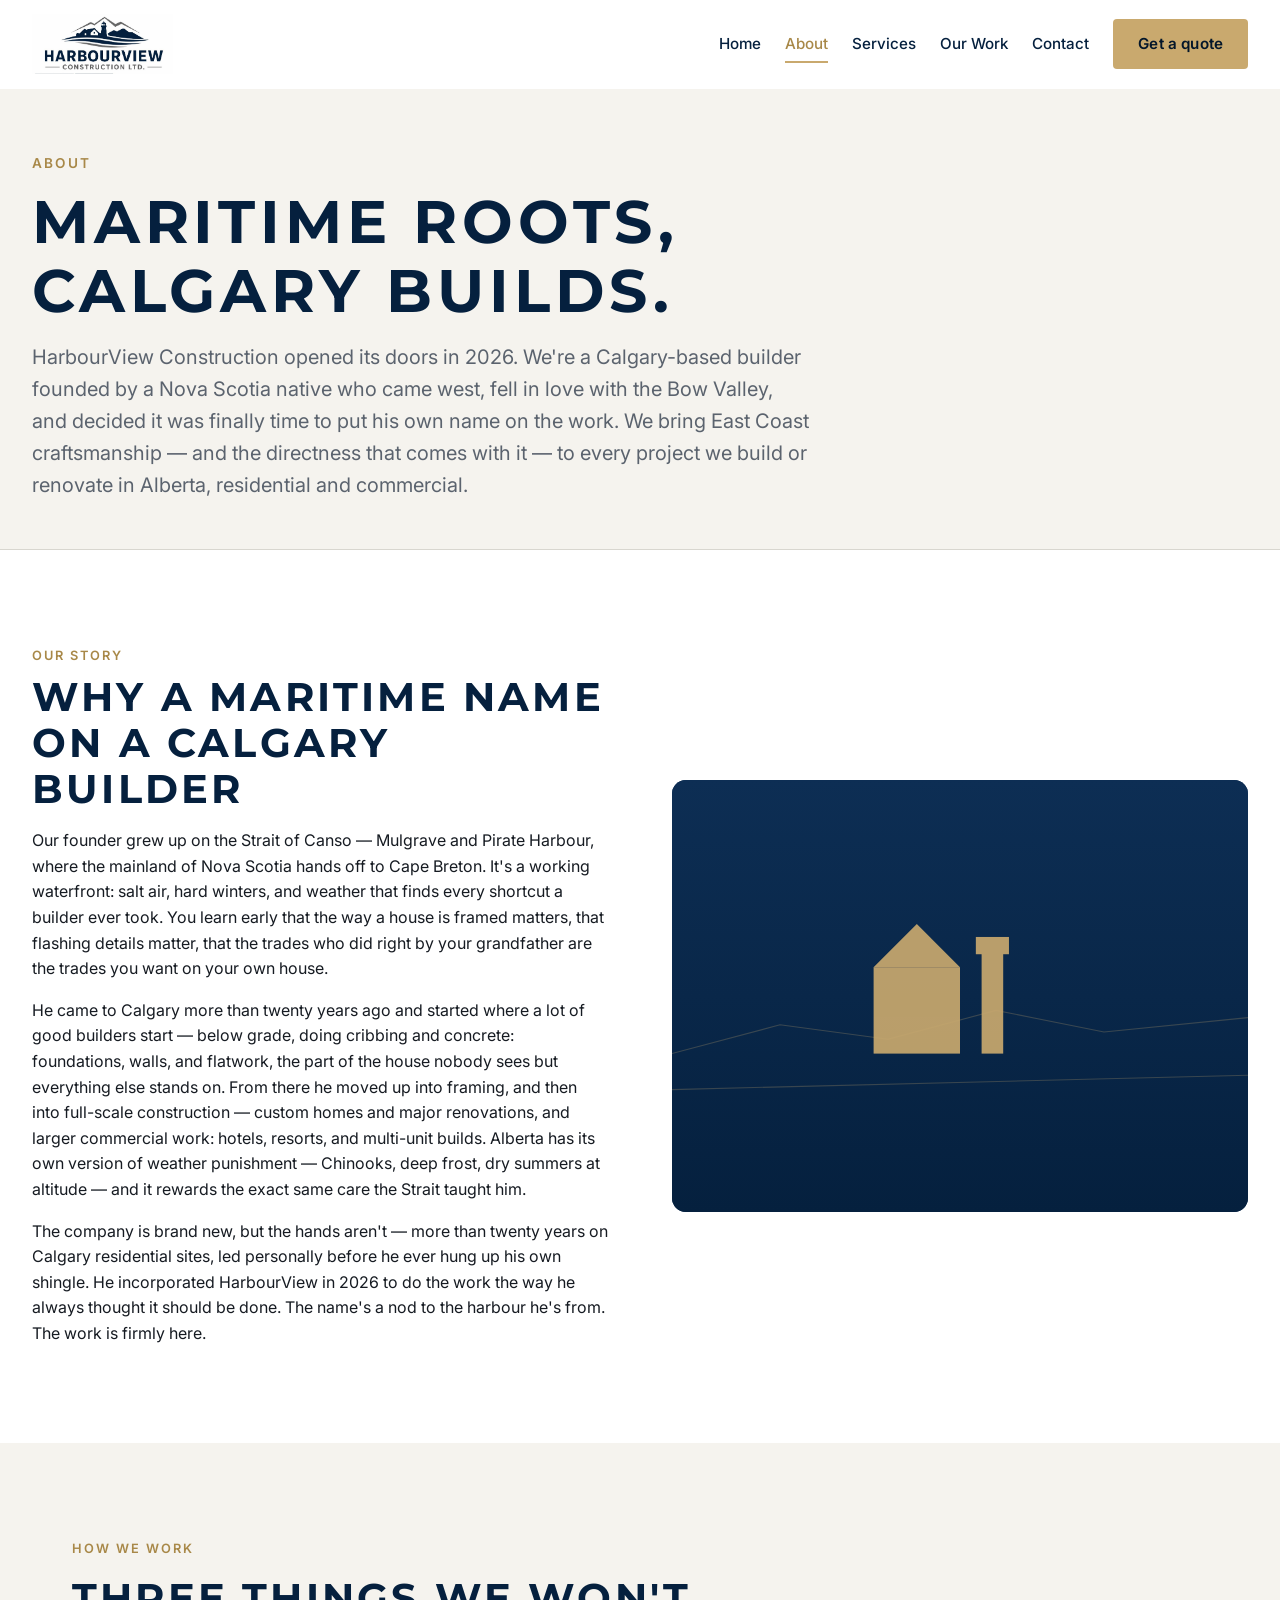
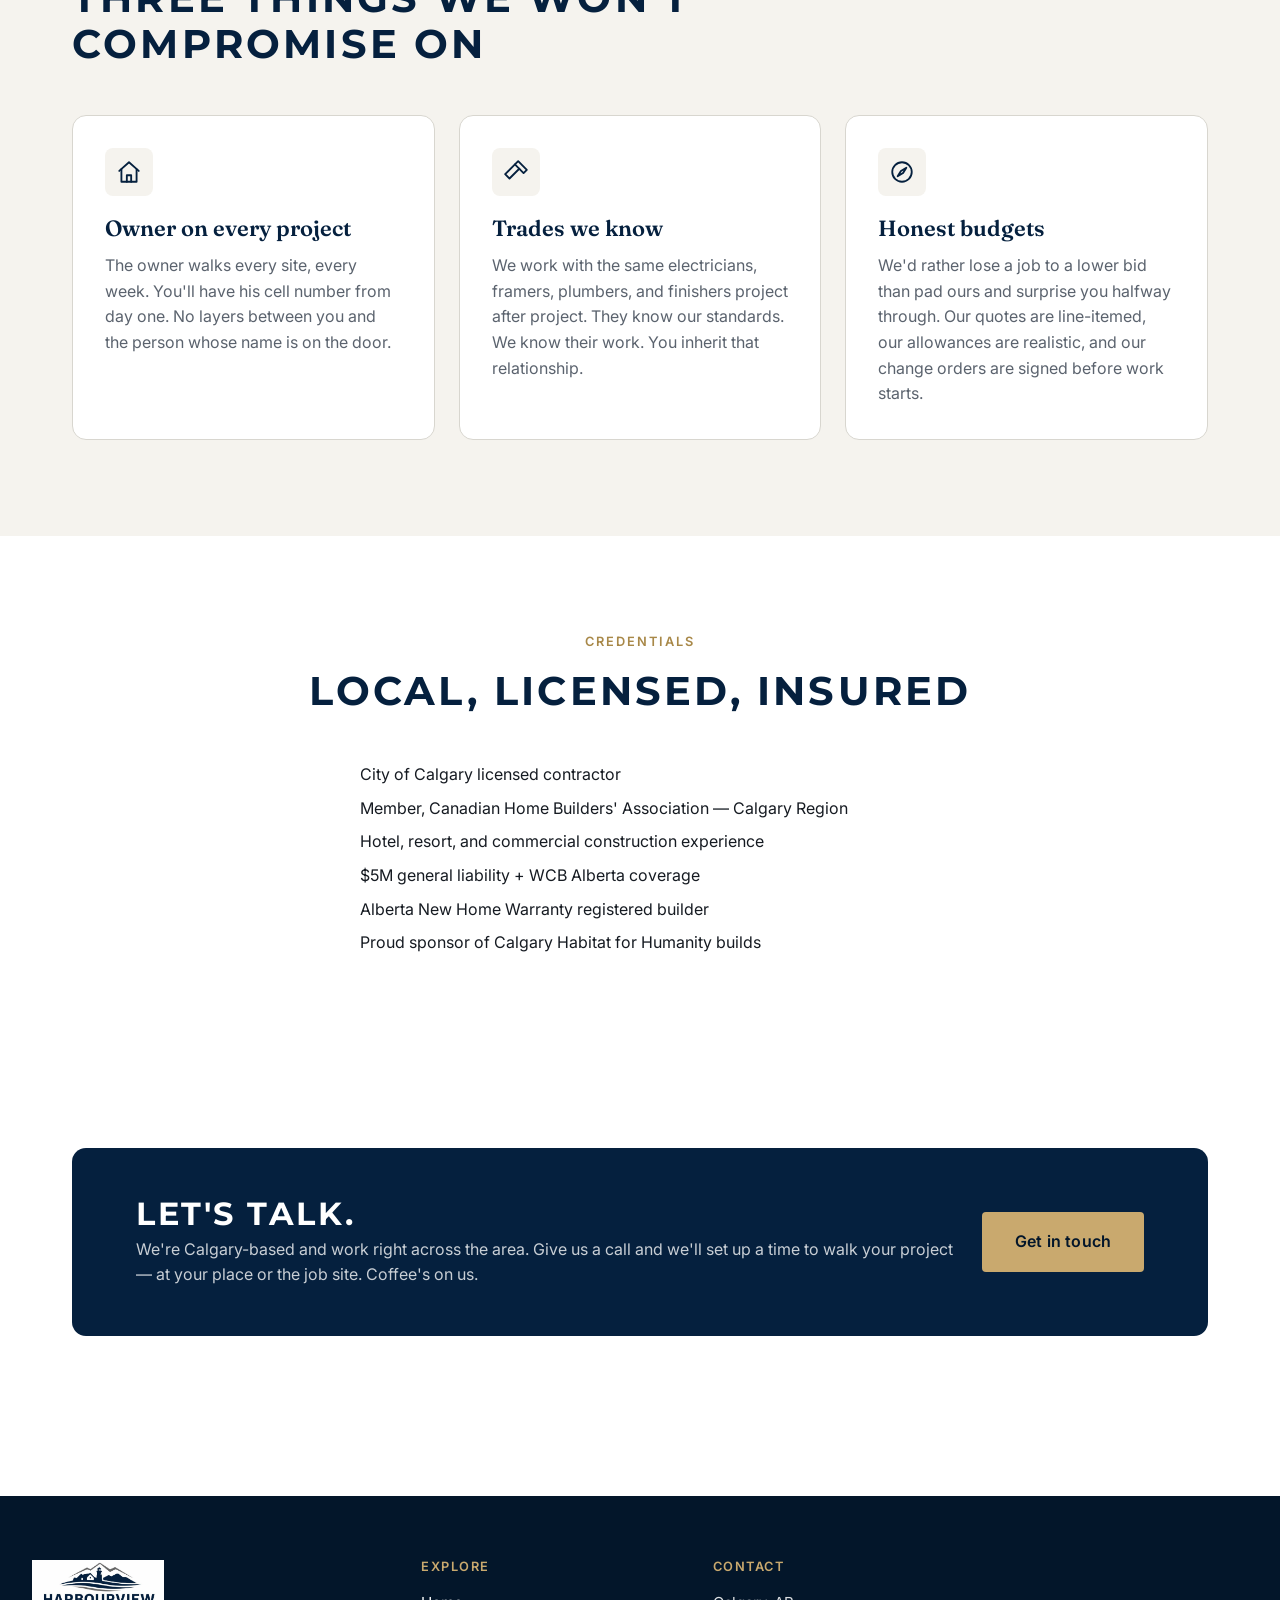
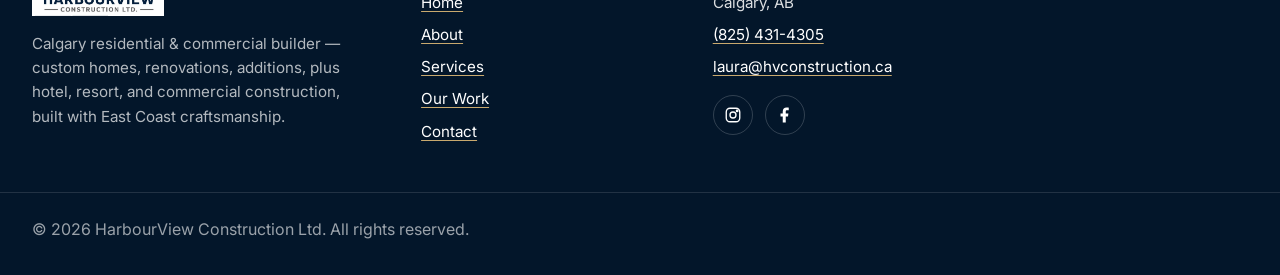
==== commit 99eec251: "style fixes" ====
--- a/about/index.html
+++ b/about/index.html
@@ -1,4 +1,4 @@
-<!doctype html><html lang="en"><head><meta charset="UTF-8"><meta name="viewport" content="width=device-width,initial-scale=1"><title>About · HarbourView Construction</title><meta name="description" content="HarbourView Construction is a Calgary-based residential and commercial builder founded by a Nova Scotia native. Maritime craftsmanship brought to Alberta homes, hotels, and commercial projects."><meta name="theme-color" content="#05203e"><link rel="canonical" href="https://hvconstruction.ca/about/"><meta property="og:site_name" content="HarbourView Construction"><meta property="og:type" content="website"><meta property="og:title" content="About"><meta property="og:description" content="HarbourView Construction is a Calgary-based residential and commercial builder founded by a Nova Scotia native. Maritime craftsmanship brought to Alberta homes, hotels, and commercial projects."><meta property="og:url" content="https://hvconstruction.ca/about/"><meta property="og:image" content="https://hvconstruction.ca/assets/img/logo/logo.png"><meta property="og:locale" content="en_CA"><meta name="twitter:card" content="summary_large_image"><meta name="twitter:title" content="About"><meta name="twitter:description" content="HarbourView Construction is a Calgary-based residential and commercial builder founded by a Nova Scotia native. Maritime craftsmanship brought to Alberta homes, hotels, and commercial projects."><meta name="twitter:image" content="https://hvconstruction.ca/assets/img/logo/logo.png"><link rel="icon" type="image/png" href="../assets/img/logo/logo.png"><link rel="apple-touch-icon" href="../assets/img/logo/logo.png"><link rel="preconnect" href="https://fonts.googleapis.com"><link rel="preconnect" href="https://fonts.gstatic.com" crossorigin><link rel="preload" as="style" href="https://fonts.googleapis.com/css2?family=Montserrat:wght@700&family=Fraunces:opsz,wght@9..144,400;9..144,500;9..144,600&family=Inter:wght@400;500;600;700&display=swap"><link rel="stylesheet" href="https://fonts.googleapis.com/css2?family=Montserrat:wght@700&family=Fraunces:opsz,wght@9..144,400;9..144,500;9..144,600&family=Inter:wght@400;500;600;700&display=swap" media="print" onload='this.media="all"'><noscript><link rel="stylesheet" href="https://fonts.googleapis.com/css2?family=Montserrat:wght@700&family=Fraunces:opsz,wght@9..144,400;9..144,500;9..144,600&family=Inter:wght@400;500;600;700&display=swap"></noscript><link rel="stylesheet" href="../assets/css/main.css"><script type="application/ld+json">{
+<!doctype html><html lang="en"><head><meta charset="UTF-8"><meta name="viewport" content="width=device-width,initial-scale=1"><title>About · HarbourView Construction</title><meta name="description" content="HarbourView Construction is a Calgary-based residential and commercial builder founded by a Nova Scotia native. Maritime craftsmanship brought to Alberta homes, hotels, and commercial projects."><meta name="robots" content="noindex, nofollow"><meta name="theme-color" content="#05203e"><link rel="canonical" href="https://hvconstruction.ca/about/"><meta property="og:site_name" content="HarbourView Construction"><meta property="og:type" content="website"><meta property="og:title" content="About"><meta property="og:description" content="HarbourView Construction is a Calgary-based residential and commercial builder founded by a Nova Scotia native. Maritime craftsmanship brought to Alberta homes, hotels, and commercial projects."><meta property="og:url" content="https://hvconstruction.ca/about/"><meta property="og:image" content="https://hvconstruction.ca/assets/img/logo/logo.png"><meta property="og:locale" content="en_CA"><meta name="twitter:card" content="summary_large_image"><meta name="twitter:title" content="About"><meta name="twitter:description" content="HarbourView Construction is a Calgary-based residential and commercial builder founded by a Nova Scotia native. Maritime craftsmanship brought to Alberta homes, hotels, and commercial projects."><meta name="twitter:image" content="https://hvconstruction.ca/assets/img/logo/logo.png"><link rel="icon" type="image/png" href="../assets/img/logo/logo.png"><link rel="apple-touch-icon" href="../assets/img/logo/logo.png"><link rel="preconnect" href="https://fonts.googleapis.com"><link rel="preconnect" href="https://fonts.gstatic.com" crossorigin><link rel="preload" as="style" href="https://fonts.googleapis.com/css2?family=Montserrat:wght@700&family=Fraunces:opsz,wght@9..144,400;9..144,500;9..144,600&family=Inter:wght@400;500;600;700&display=swap"><link rel="stylesheet" href="https://fonts.googleapis.com/css2?family=Montserrat:wght@700&family=Fraunces:opsz,wght@9..144,400;9..144,500;9..144,600&family=Inter:wght@400;500;600;700&display=swap" media="print" onload='this.media="all"'><noscript><link rel="stylesheet" href="https://fonts.googleapis.com/css2?family=Montserrat:wght@700&family=Fraunces:opsz,wght@9..144,400;9..144,500;9..144,600&family=Inter:wght@400;500;600;700&display=swap"></noscript><link rel="stylesheet" href="../assets/css/main.css"><script type="application/ld+json">{
     "@context": "https://schema.org",
     "@type": "GeneralContractor",
     "name": "HarbourView Construction Ltd.",
--- a/assets/css/main.css
+++ b/assets/css/main.css
@@ -1 +1 @@
-﻿*,*::before,*::after{box-sizing:border-box}*{margin:0}html{text-size-adjust:100%;-webkit-font-smoothing:antialiased;scroll-behavior:smooth}@media(prefers-reduced-motion: reduce){html{scroll-behavior:auto}}body{min-height:100vh;line-height:1.6;font-family:"Inter",-apple-system,BlinkMacSystemFont,"Segoe UI",Roboto,sans-serif;font-weight:400;font-size:1rem;color:#161b22;background:#fff;text-rendering:optimizeLegibility}img,picture,video,canvas,svg{display:block;max-width:100%;height:auto}input,button,textarea,select{font:inherit;color:inherit}p,h1,h2,h3,h4,h5,h6{overflow-wrap:break-word}#root,#__next{isolation:isolate}h1,h2,h3,h4{font-family:"Fraunces","Playfair Display",Georgia,serif;font-weight:600;line-height:1.15;letter-spacing:-0.01em;color:#05203e}h1,h2{font-family:"Montserrat","Helvetica Neue",Arial,sans-serif;font-weight:700;letter-spacing:.1em}h1{text-transform:uppercase}h1 em{text-transform:none}h1{font-size:clamp(2rem,24px + 2.5vw,3.5rem)}h2{font-size:clamp(1.625rem,21.3333333333px + 1.4583333333vw,2.5rem)}h3{font-size:clamp(1.25rem,18px + 0.625vw,1.625rem)}h4{font-size:clamp(1.125rem,17.3333333333px + 0.2083333333vw,1.25rem);font-family:"Inter",-apple-system,BlinkMacSystemFont,"Segoe UI",Roboto,sans-serif;font-weight:600}p{font-size:1rem}.lead{font-size:clamp(1.0625rem,16px + 0.3125vw,1.25rem);color:#5b636e}a{color:#05203e;text-decoration:underline;text-decoration-color:#c9a96e;text-underline-offset:3px;text-decoration-thickness:1px;transition:color 150ms cubic-bezier(0.16, 1, 0.3, 1)}a:hover{color:#a88848}a:focus-visible{outline:2px solid #c9a96e;outline-offset:2px;border-radius:2px}::selection{background:#c9a96e;color:#03162a}.skip-link{position:absolute;top:-40px;left:1rem;background:rgba(0,0,0,0);color:#fff;padding:.5rem 1rem;text-decoration:none;border-radius:4px;z-index:1100;transition:top 150ms cubic-bezier(0.16, 1, 0.3, 1)}.skip-link:focus{top:.5rem}.site-header{position:sticky;top:0;z-index:100;background:hsla(0,0%,100%,.92);backdrop-filter:saturate(140%) blur(8px);-webkit-backdrop-filter:saturate(140%) blur(8px);border-bottom:1px solid rgba(0,0,0,0);transition:border-color 240ms cubic-bezier(0.16, 1, 0.3, 1),box-shadow 240ms cubic-bezier(0.16, 1, 0.3, 1)}.site-header.is-scrolled{border-bottom-color:#d8d6cf;box-shadow:0 1px 2px rgba(0,0,0,.06),0 1px 3px rgba(0,0,0,.04)}.site-header__inner{width:100%;max-width:1440px;margin-inline:auto;padding-inline:1rem}@media(min-width: 768px){.site-header__inner{padding-inline:1.5rem}}@media(min-width: 1024px){.site-header__inner{padding-inline:2rem}}.site-header__inner{display:flex;align-items:center;justify-content:space-between;gap:1.5rem;min-height:72px;padding-block:.75rem}@media(min-width: 768px){.site-header__inner{min-height:88px}}.brand{display:inline-flex;align-items:center;text-decoration:none;color:#05203e}.brand__logo{height:48px;width:auto}@media(min-width: 768px){.brand__logo{height:60px}}.brand:hover{color:#05203e}.brand:focus-visible{outline:2px solid #c9a96e;outline-offset:2px;border-radius:4px}.nav{display:contents}@media(min-width: 1024px){.nav{display:inline-flex;align-items:center;gap:1.5rem}}.nav__list{display:none;list-style:none;padding:0;margin:0;gap:1.5rem}@media(min-width: 1024px){.nav__list{display:flex}}.nav__link{position:relative;font-size:.95rem;font-weight:500;color:#05203e;text-decoration:none;padding-block:.5rem;transition:color 150ms cubic-bezier(0.16, 1, 0.3, 1)}.nav__link::after{content:"";position:absolute;left:0;right:0;bottom:-2px;height:2px;background:#c9a96e;transform:scaleX(0);transform-origin:left;transition:transform 240ms cubic-bezier(0.16, 1, 0.3, 1)}.nav__link:hover,.nav__link.is-active{color:#a88848}.nav__link:hover::after,.nav__link.is-active::after{transform:scaleX(1)}.nav__cta{display:none}@media(min-width: 1024px){.nav__cta{display:inline-flex}}.nav-toggle{display:inline-flex;align-items:center;justify-content:center;width:44px;height:44px;background:rgba(0,0,0,0);border:1px solid #d8d6cf;border-radius:4px;cursor:pointer;color:#05203e}.nav-toggle:focus-visible{outline:2px solid #c9a96e;outline-offset:2px}@media(min-width: 1024px){.nav-toggle{display:none}}.nav-toggle svg{width:22px;height:22px}.nav-toggle__open{display:block}.nav-toggle__close{display:none}.nav-toggle[aria-expanded=true] .nav-toggle__open{display:none}.nav-toggle[aria-expanded=true] .nav-toggle__close{display:block}.mobile-nav{position:fixed;inset:0;z-index:500;background:#05203e;color:#fff;padding:3rem 1.5rem 2rem;display:flex;flex-direction:column;gap:2rem;transform:translateX(100%);transition:transform 240ms cubic-bezier(0.7, 0, 0.3, 1);overflow-y:auto}.mobile-nav.is-open{transform:translateX(0)}@media(min-width: 1024px){.mobile-nav{display:none}}.mobile-nav__header{display:flex;justify-content:space-between;align-items:center}.mobile-nav__close{background:rgba(0,0,0,0);border:1px solid hsla(0,0%,100%,.3);color:#fff;width:44px;height:44px;border-radius:4px;cursor:pointer;display:inline-flex;align-items:center;justify-content:center}.mobile-nav__close:focus-visible{outline:2px solid #c9a96e;outline-offset:2px}.mobile-nav__list{list-style:none;padding:0;margin:0;display:flex;flex-direction:column;gap:1rem}.mobile-nav__link{display:block;font-family:"Fraunces","Playfair Display",Georgia,serif;font-size:1.75rem;font-weight:600;color:#fff;text-decoration:none;padding-block:.5rem;border-bottom:1px solid hsla(0,0%,100%,.12)}.mobile-nav__link:hover,.mobile-nav__link.is-active{color:#c9a96e}.mobile-nav__link:focus-visible{outline:2px solid #c9a96e;outline-offset:2px;border-radius:4px}.mobile-nav__contact{margin-top:auto;padding-top:1.5rem;border-top:1px solid hsla(0,0%,100%,.16);color:hsla(0,0%,100%,.85);font-size:.95rem}.mobile-nav__contact a{color:#fff}body.is-nav-open{overflow:hidden}.site-footer{background:#03162a;color:hsla(0,0%,100%,.86);padding-block:4.5rem 2rem;margin-top:8rem}.site-footer a{color:#fff;text-decoration-color:#c9a96e}.site-footer a:hover{color:#c9a96e}.footer-grid{width:100%;max-width:1440px;margin-inline:auto;padding-inline:1rem}@media(min-width: 768px){.footer-grid{padding-inline:1.5rem}}@media(min-width: 1024px){.footer-grid{padding-inline:2rem}}.footer-grid{display:grid;gap:3rem}@media(min-width: 768px){.footer-grid{grid-template-columns:1.4fr 1fr 1fr 1fr}}.footer-col__title{font-family:"Inter",-apple-system,BlinkMacSystemFont,"Segoe UI",Roboto,sans-serif;font-size:.8rem;font-weight:600;text-transform:uppercase;letter-spacing:.12em;color:#c9a96e;margin-bottom:1rem}.footer-col__list{list-style:none;padding:0;margin:0;display:flex;flex-direction:column;gap:.5rem}.footer-col p,.footer-col li{font-size:.95rem}.footer-brand__logo{height:56px;margin-bottom:1rem}.footer-brand p{color:hsla(0,0%,100%,.7);max-width:32ch}.footer-meta{width:100%;max-width:1440px;margin-inline:auto;padding-inline:1rem}@media(min-width: 768px){.footer-meta{padding-inline:1.5rem}}@media(min-width: 1024px){.footer-meta{padding-inline:2rem}}.footer-meta{margin-top:3rem;padding-top:1.5rem;border-top:1px solid hsla(0,0%,100%,.12);display:flex;flex-direction:column;gap:.75rem;font-size:.85rem;color:hsla(0,0%,100%,.6)}@media(min-width: 768px){.footer-meta{flex-direction:row;justify-content:space-between}}.social-links{display:flex;gap:.75rem;list-style:none;padding:0;margin:0}.social-links a{display:inline-flex;align-items:center;justify-content:center;width:40px;height:40px;border:1px solid hsla(0,0%,100%,.18);border-radius:50%;text-decoration:none;transition:all 150ms cubic-bezier(0.16, 1, 0.3, 1)}.social-links a:hover{background:#c9a96e;border-color:#c9a96e;color:#03162a}.social-links svg{width:18px;height:18px}.btn{display:inline-flex;align-items:center;justify-content:center;gap:.5rem;padding:.75rem 1.5rem;font-family:"Inter",-apple-system,BlinkMacSystemFont,"Segoe UI",Roboto,sans-serif;font-size:.95rem;font-weight:600;letter-spacing:.01em;text-decoration:none;border:1px solid rgba(0,0,0,0);border-radius:4px;cursor:pointer;transition:all 150ms cubic-bezier(0.16, 1, 0.3, 1);white-space:nowrap}.btn:focus-visible{outline:2px solid #c9a96e;outline-offset:2px}.btn--primary{background:#05203e;color:#fff}.btn--primary:hover{background:#0d2e54;color:#fff}.btn--accent{background:#c9a96e;color:#03162a}.btn--accent:hover{background:#a88848;color:#fff}.btn--outline{background:rgba(0,0,0,0);color:#05203e;border-color:#05203e}.btn--outline:hover{background:#05203e;color:#fff}.btn--ghost{background:rgba(0,0,0,0);color:#05203e}.btn--ghost:hover{color:#a88848}.btn--lg{padding:1rem 2rem;font-size:1rem}.btn svg{width:16px;height:16px;transition:transform 150ms cubic-bezier(0.16, 1, 0.3, 1)}.btn:hover svg.icon-arrow{transform:translateX(2px)}.section{padding-block:4.5rem}@media(min-width: 768px){.section{padding-block:6rem}}.section--tight{padding-block:3rem}.section--sand{background:#f5f3ee}.section--navy{background:#05203e;color:hsla(0,0%,100%,.92)}.section--navy h1,.section--navy h2,.section--navy h3,.section--navy h4{color:#fff}.section--navy a{color:#fff;text-decoration-color:#c9a96e}.section--navy a:hover{color:#c9a96e}.container{width:100%;max-width:1200px;margin-inline:auto;padding-inline:1rem}@media(min-width: 768px){.container{padding-inline:1.5rem}}@media(min-width: 1024px){.container{padding-inline:2rem}}.container--wide{width:100%;max-width:1440px;margin-inline:auto;padding-inline:1rem}@media(min-width: 768px){.container--wide{padding-inline:1.5rem}}@media(min-width: 1024px){.container--wide{padding-inline:2rem}}.container--narrow{width:100%;max-width:760px;margin-inline:auto;padding-inline:1rem}@media(min-width: 768px){.container--narrow{padding-inline:1.5rem}}@media(min-width: 1024px){.container--narrow{padding-inline:2rem}}.section-header{display:flex;flex-direction:column;gap:1rem;max-width:64ch;margin-bottom:3rem}.section-header__eyebrow{font-family:"Inter",-apple-system,BlinkMacSystemFont,"Segoe UI",Roboto,sans-serif;font-size:.8rem;font-weight:600;text-transform:uppercase;letter-spacing:.16em;color:#a88848}.section-header__title{margin:0}.section-header__lead{color:#5b636e}.section-header--center{margin-inline:auto;text-align:center;align-items:center}.card{display:flex;flex-direction:column;background:#fff;border:1px solid #d8d6cf;border-radius:14px;overflow:hidden;transition:transform 240ms cubic-bezier(0.16, 1, 0.3, 1),box-shadow 240ms cubic-bezier(0.16, 1, 0.3, 1),border-color 240ms cubic-bezier(0.16, 1, 0.3, 1)}.card:hover{transform:translateY(-2px);box-shadow:0 4px 12px rgba(0,0,0,.08),0 2px 4px rgba(0,0,0,.04);border-color:#c9a96e}.card__media{aspect-ratio:4/3;background:#ebe7dd;overflow:hidden}.card__media img,.card__media svg{width:100%;height:100%;object-fit:cover}.card__body{padding:1.5rem;display:flex;flex-direction:column;gap:.5rem;flex:1}.card__eyebrow{font-size:.75rem;text-transform:uppercase;letter-spacing:.14em;color:#a88848;font-weight:600}.card__title{font-family:"Fraunces","Playfair Display",Georgia,serif;font-size:1.25rem;margin:0}.card__meta{color:#5b636e;font-size:.875rem}.card__summary{color:#5b636e;font-size:.95rem;margin-top:.5rem}.card__cta{margin-top:auto;padding-top:1rem;font-weight:600;color:#05203e;text-decoration:none;display:inline-flex;align-items:center;gap:.25rem}.card__cta::after{content:"→";transition:transform 150ms cubic-bezier(0.16, 1, 0.3, 1)}.card:hover .card__cta::after{transform:translateX(3px)}.card-grid{display:grid;gap:1.5rem;grid-template-columns:1fr}@media(min-width: 768px){.card-grid{grid-template-columns:repeat(2, 1fr)}}@media(min-width: 1024px){.card-grid{grid-template-columns:repeat(3, 1fr)}}.service-tile{background:#fff;border:1px solid #d8d6cf;border-radius:14px;padding:2rem;display:flex;flex-direction:column;gap:.75rem;transition:border-color 240ms cubic-bezier(0.16, 1, 0.3, 1),transform 240ms cubic-bezier(0.16, 1, 0.3, 1)}.service-tile:hover{border-color:#c9a96e;transform:translateY(-2px)}.service-tile__icon{width:48px;height:48px;display:inline-flex;align-items:center;justify-content:center;background:#f5f3ee;color:#05203e;border-radius:8px;margin-bottom:.5rem}.service-tile__icon svg{width:26px;height:26px}.service-tile__title{font-family:"Fraunces","Playfair Display",Georgia,serif;font-size:1.375rem}.service-tile__summary{color:#5b636e}.service-tile__list{list-style:none;padding:0;margin-top:.75rem;display:flex;flex-direction:column;gap:.25rem;font-size:.95rem}.service-tile__list li{padding-left:1rem;position:relative}.service-tile__list li::before{content:"";position:absolute;left:0;top:.6em;width:6px;height:6px;background:#c9a96e;border-radius:50%}.quote__text{font-family:"Fraunces","Playfair Display",Georgia,serif;font-size:clamp(1.125rem,16px + 0.625vw,1.5rem);line-height:1.4;color:#05203e}.quote__author{margin-top:1rem;font-size:.9rem;color:#5b636e}.quote__author strong{color:#05203e;font-weight:600}.filters{display:flex;flex-wrap:wrap;gap:.5rem;margin-bottom:2rem}.filter-chip{background:rgba(0,0,0,0);border:1px solid #d8d6cf;color:#05203e;padding:.25rem 1rem;border-radius:999px;font-size:.9rem;font-weight:500;cursor:pointer;transition:all 150ms cubic-bezier(0.16, 1, 0.3, 1)}.filter-chip:hover{border-color:#05203e}.filter-chip.is-active{background:#05203e;color:#fff;border-color:#05203e}.filter-chip:focus-visible{outline:2px solid #c9a96e;outline-offset:2px}.form{display:grid;gap:1rem;max-width:640px}.field{display:flex;flex-direction:column;gap:.25rem}.field__label{font-size:.875rem;font-weight:600;color:#05203e}.field__hint{font-size:.8rem;color:#5b636e}.field__input,.field__textarea,.field__select{padding:.75rem 1rem;border:1px solid #d8d6cf;border-radius:4px;background:#fff;transition:border-color 150ms cubic-bezier(0.16, 1, 0.3, 1),box-shadow 150ms cubic-bezier(0.16, 1, 0.3, 1)}.field__input:focus,.field__textarea:focus,.field__select:focus{outline:none;border-color:#05203e;box-shadow:0 0 0 3px rgba(201,169,110,.35)}.field__textarea{resize:vertical;min-height:120px}.form-row{display:grid;gap:1rem}@media(min-width: 768px){.form-row{grid-template-columns:1fr 1fr}}.hero{position:relative;padding-block:4.5rem 6rem;background:linear-gradient(180deg, #f5f3ee 0%, #ffffff 100%);overflow:hidden}@media(min-width: 768px){.hero{padding-block:6rem 8rem}}.hero__inner{width:100%;max-width:1440px;margin-inline:auto;padding-inline:1rem}@media(min-width: 768px){.hero__inner{padding-inline:1.5rem}}@media(min-width: 1024px){.hero__inner{padding-inline:2rem}}.hero__inner{display:grid;gap:3rem;align-items:center}@media(min-width: 1024px){.hero__inner{grid-template-columns:1.1fr 1fr;gap:4.5rem}}.hero__eyebrow{font-size:.85rem;font-weight:600;text-transform:uppercase;letter-spacing:.16em;color:#a88848;margin-bottom:.75rem}.hero__title{font-size:clamp(2.25rem,25.3333333333px + 3.3333333333vw,4.25rem);line-height:1.05;letter-spacing:.02em}.hero__title em{font-family:"Fraunces","Playfair Display",Georgia,serif;font-style:italic;color:#a88848;font-weight:400}.hero__lead{margin-top:1rem;max-width:52ch}.hero__actions{display:flex;flex-wrap:wrap;gap:.75rem;margin-top:1.5rem}.hero__media{position:relative;border-radius:14px;overflow:hidden;aspect-ratio:4/5;background:#0d2e54;box-shadow:0 12px 32px rgba(0,0,0,.1),0 4px 8px rgba(0,0,0,.06)}@media(min-width: 1024px){.hero__media{aspect-ratio:4/5}}.hero__media img{width:100%;height:100%;object-fit:cover;display:block}.hero__media::after{content:"";position:absolute;inset:0;background:linear-gradient(180deg, rgba(5, 32, 62, 0.18) 0%, rgba(5, 32, 62, 0) 45%, rgba(5, 32, 62, 0.35) 100%);pointer-events:none}.stats{display:grid;gap:1.5rem;grid-template-columns:repeat(2, 1fr)}@media(min-width: 768px){.stats{grid-template-columns:repeat(4, 1fr)}}.stats__item{text-align:center;padding:1rem}.stats__value{font-family:"Fraunces","Playfair Display",Georgia,serif;font-size:clamp(2rem,26.6666666667px + 1.6666666667vw,3rem);font-weight:600;color:#05203e;line-height:1}.stats__label{margin-top:.25rem;font-size:.85rem;text-transform:uppercase;letter-spacing:.12em;color:#5b636e}.cta-strip{background:#05203e;color:#fff;border-radius:14px;padding:3rem;display:flex;flex-direction:column;gap:1rem}@media(min-width: 768px){.cta-strip{flex-direction:row;align-items:center;justify-content:space-between;padding:3rem 4.5rem}}.cta-strip h2{color:#fff;font-size:clamp(1.5rem,21.3333333333px + 0.8333333333vw,2rem);margin:0}.cta-strip p{color:hsla(0,0%,100%,.78);margin-top:.25rem}.page-hero{background:#f5f3ee;padding-block:4.5rem 3rem;border-bottom:1px solid #d8d6cf}.page-hero__inner{width:100%;max-width:1440px;margin-inline:auto;padding-inline:1rem}@media(min-width: 768px){.page-hero__inner{padding-inline:1.5rem}}@media(min-width: 1024px){.page-hero__inner{padding-inline:2rem}}.page-hero__eyebrow{font-size:.85rem;font-weight:600;text-transform:uppercase;letter-spacing:.16em;color:#a88848;margin-bottom:.75rem}.page-hero__title{font-size:clamp(2.25rem,28px + 2.5vw,3.75rem);margin:0}.page-hero__lead{margin-top:1rem;max-width:60ch}.two-col{display:grid;gap:3rem}@media(min-width: 768px){.two-col{grid-template-columns:1fr 1fr;gap:4.5rem;align-items:center}}.two-col__media{border-radius:14px;overflow:hidden;aspect-ratio:4/3;background:#0d2e54}.two-col h2{margin-bottom:1rem}.two-col p+p{margin-top:1rem}.gallery{display:grid;gap:1.5rem;grid-template-columns:1fr}@media(min-width: 480px){.gallery{grid-template-columns:repeat(2, 1fr)}}@media(min-width: 1024px){.gallery{grid-template-columns:repeat(3, 1fr)}}.gallery-item{display:flex;flex-direction:column;background:#fff;border-radius:14px;overflow:hidden;border:1px solid #d8d6cf;transition:all 240ms cubic-bezier(0.16, 1, 0.3, 1)}.gallery-item.is-hidden{display:none}.gallery-item:hover{transform:translateY(-2px);box-shadow:0 4px 12px rgba(0,0,0,.08),0 2px 4px rgba(0,0,0,.04);border-color:#c9a96e}.gallery-item__media{aspect-ratio:4/3;overflow:hidden}.gallery-item__media img,.gallery-item__media svg{width:100%;height:100%;object-fit:cover}.gallery-item__body{padding:1.5rem;display:flex;flex-direction:column;gap:.25rem}.gallery-item__category{font-size:.75rem;text-transform:uppercase;letter-spacing:.14em;font-weight:600;color:#a88848}.gallery-item__title{font-family:"Fraunces","Playfair Display",Georgia,serif;font-size:1.25rem;margin:0}.gallery-item__meta{color:#5b636e;font-size:.875rem}.contact-block{display:grid;gap:1rem}.contact-block__row{display:flex;align-items:flex-start;gap:1rem}.contact-block__row svg{flex-shrink:0;width:22px;height:22px;color:#a88848;margin-top:2px}.contact-block__row a{font-weight:500}.contact-block__label{font-size:.75rem;text-transform:uppercase;letter-spacing:.14em;color:#5b636e;margin-bottom:2px}.notfound{text-align:center;padding-block:8rem}.notfound__code{font-family:"Fraunces","Playfair Display",Georgia,serif;font-size:clamp(5rem,18vw,12rem);line-height:1;color:#c9a96e;margin-bottom:1rem}
+﻿*,*::before,*::after{box-sizing:border-box}*{margin:0}html{text-size-adjust:100%;-webkit-font-smoothing:antialiased;scroll-behavior:smooth}@media(prefers-reduced-motion: reduce){html{scroll-behavior:auto}}body{min-height:100vh;line-height:1.6;font-family:"Inter",-apple-system,BlinkMacSystemFont,"Segoe UI",Roboto,sans-serif;font-weight:400;font-size:1rem;color:#161b22;background:#fff;text-rendering:optimizeLegibility}img,picture,video,canvas,svg{display:block;max-width:100%;height:auto}input,button,textarea,select{font:inherit;color:inherit}p,h1,h2,h3,h4,h5,h6{overflow-wrap:break-word}#root,#__next{isolation:isolate}h1,h2,h3,h4{font-family:"Fraunces","Playfair Display",Georgia,serif;font-weight:600;line-height:1.15;color:#05203e}h1,h2{font-family:"Montserrat","Helvetica Neue",Arial,sans-serif;font-weight:700}h1{text-transform:uppercase;letter-spacing:.08em}h1 em{text-transform:none}h1{font-size:clamp(2rem,24px + 2.5vw,3.5rem)}h2{font-size:clamp(1.625rem,21.3333333333px + 1.4583333333vw,2.5rem);letter-spacing:.08em;text-transform:uppercase}h3{font-size:clamp(1.25rem,18px + 0.625vw,1.625rem)}h4{font-size:clamp(1.125rem,17.3333333333px + 0.2083333333vw,1.25rem);font-family:"Inter",-apple-system,BlinkMacSystemFont,"Segoe UI",Roboto,sans-serif;font-weight:600}p{font-size:1rem}.lead{font-size:clamp(1.0625rem,16px + 0.3125vw,1.25rem);color:#5b636e}a{color:#05203e;text-decoration:underline;text-decoration-color:#c9a96e;text-underline-offset:3px;text-decoration-thickness:1px;transition:color 150ms cubic-bezier(0.16, 1, 0.3, 1)}a:hover{color:#a88848}a:focus-visible{outline:2px solid #c9a96e;outline-offset:2px;border-radius:2px}::selection{background:#c9a96e;color:#03162a}.skip-link{position:absolute;top:-40px;left:1rem;background:rgba(0,0,0,0);color:#fff;padding:.5rem 1rem;text-decoration:none;border-radius:4px;z-index:1100;transition:top 150ms cubic-bezier(0.16, 1, 0.3, 1)}.skip-link:focus{top:.5rem}.site-header{position:sticky;top:0;z-index:100;background:hsla(0,0%,100%,.92);backdrop-filter:saturate(140%) blur(8px);-webkit-backdrop-filter:saturate(140%) blur(8px);border-bottom:1px solid rgba(0,0,0,0);transition:border-color 240ms cubic-bezier(0.16, 1, 0.3, 1),box-shadow 240ms cubic-bezier(0.16, 1, 0.3, 1)}.site-header.is-scrolled{border-bottom-color:#d8d6cf;box-shadow:0 1px 2px rgba(0,0,0,.06),0 1px 3px rgba(0,0,0,.04)}.site-header__inner{width:100%;max-width:1440px;margin-inline:auto;padding-inline:1rem}@media(min-width: 768px){.site-header__inner{padding-inline:1.5rem}}@media(min-width: 1024px){.site-header__inner{padding-inline:2rem}}.site-header__inner{display:flex;align-items:center;justify-content:space-between;gap:1.5rem;min-height:72px;padding-block:.75rem}@media(min-width: 768px){.site-header__inner{min-height:88px}}.brand{display:inline-flex;align-items:center;text-decoration:none;color:#05203e}.brand__logo{height:48px;width:auto}@media(min-width: 768px){.brand__logo{height:60px}}.brand:hover{color:#05203e}.brand:focus-visible{outline:2px solid #c9a96e;outline-offset:2px;border-radius:4px}.nav{display:contents}@media(min-width: 1024px){.nav{display:inline-flex;align-items:center;gap:1.5rem}}.nav__list{display:none;list-style:none;padding:0;margin:0;gap:1.5rem}@media(min-width: 1024px){.nav__list{display:flex}}.nav__link{position:relative;font-size:.95rem;font-weight:500;color:#05203e;text-decoration:none;padding-block:.5rem;transition:color 150ms cubic-bezier(0.16, 1, 0.3, 1)}.nav__link::after{content:"";position:absolute;left:0;right:0;bottom:-2px;height:2px;background:#c9a96e;transform:scaleX(0);transform-origin:left;transition:transform 240ms cubic-bezier(0.16, 1, 0.3, 1)}.nav__link:hover,.nav__link.is-active{color:#a88848}.nav__link:hover::after,.nav__link.is-active::after{transform:scaleX(1)}.nav__cta{display:none}@media(min-width: 1024px){.nav__cta{display:inline-flex}}.nav-toggle{display:inline-flex;align-items:center;justify-content:center;width:44px;height:44px;background:rgba(0,0,0,0);border:1px solid #d8d6cf;border-radius:4px;cursor:pointer;color:#05203e}.nav-toggle:focus-visible{outline:2px solid #c9a96e;outline-offset:2px}@media(min-width: 1024px){.nav-toggle{display:none}}.nav-toggle svg{width:22px;height:22px}.nav-toggle__open{display:block}.nav-toggle__close{display:none}.nav-toggle[aria-expanded=true] .nav-toggle__open{display:none}.nav-toggle[aria-expanded=true] .nav-toggle__close{display:block}.mobile-nav{position:fixed;inset:0;z-index:500;background:#05203e;color:#fff;padding:3rem 1.5rem 2rem;display:flex;flex-direction:column;gap:2rem;transform:translateX(100%);transition:transform 240ms cubic-bezier(0.7, 0, 0.3, 1);overflow-y:auto}.mobile-nav.is-open{transform:translateX(0)}@media(min-width: 1024px){.mobile-nav{display:none}}.mobile-nav__header{display:flex;justify-content:space-between;align-items:center}.mobile-nav__close{background:rgba(0,0,0,0);border:1px solid hsla(0,0%,100%,.3);color:#fff;width:44px;height:44px;border-radius:4px;cursor:pointer;display:inline-flex;align-items:center;justify-content:center}.mobile-nav__close:focus-visible{outline:2px solid #c9a96e;outline-offset:2px}.mobile-nav__list{list-style:none;padding:0;margin:0;display:flex;flex-direction:column;gap:1rem}.mobile-nav__link{display:block;font-family:"Fraunces","Playfair Display",Georgia,serif;font-size:1.75rem;font-weight:600;color:#fff;text-decoration:none;padding-block:.5rem;border-bottom:1px solid hsla(0,0%,100%,.12)}.mobile-nav__link:hover,.mobile-nav__link.is-active{color:#c9a96e}.mobile-nav__link:focus-visible{outline:2px solid #c9a96e;outline-offset:2px;border-radius:4px}.mobile-nav__contact{margin-top:auto;padding-top:1.5rem;border-top:1px solid hsla(0,0%,100%,.16);color:hsla(0,0%,100%,.85);font-size:.95rem}.mobile-nav__contact a{color:#fff}body.is-nav-open{overflow:hidden}.site-footer{background:#03162a;color:hsla(0,0%,100%,.86);padding-block:4rem 2rem;margin-top:4rem}.site-footer a{color:#fff;text-decoration-color:#c9a96e}.site-footer a:hover{color:#c9a96e}.footer-grid{width:100%;max-width:1440px;margin-inline:auto;padding-inline:1rem}@media(min-width: 768px){.footer-grid{padding-inline:1.5rem}}@media(min-width: 1024px){.footer-grid{padding-inline:2rem}}.footer-grid{display:grid;gap:3rem}@media(min-width: 768px){.footer-grid{grid-template-columns:1.4fr 1fr 1fr 1fr}}.footer-col__title{font-family:"Inter",-apple-system,BlinkMacSystemFont,"Segoe UI",Roboto,sans-serif;font-size:.8rem;font-weight:600;text-transform:uppercase;letter-spacing:.12em;color:#c9a96e;margin-bottom:1rem}.footer-col__list{list-style:none;padding:0;margin:0;display:flex;flex-direction:column;gap:.5rem}.footer-col p,.footer-col li{font-size:.95rem}.footer-brand__logo{height:56px;margin-bottom:1rem}.footer-brand p{color:hsla(0,0%,100%,.7);max-width:32ch}.footer-meta{width:100%;max-width:1440px;margin-inline:auto;padding-inline:1rem}@media(min-width: 768px){.footer-meta{padding-inline:1.5rem}}@media(min-width: 1024px){.footer-meta{padding-inline:2rem}}.footer-meta{margin-top:3rem;padding-top:1.5rem;border-top:1px solid hsla(0,0%,100%,.12);display:flex;flex-direction:column;gap:.75rem;font-size:.85rem;color:hsla(0,0%,100%,.6)}@media(min-width: 768px){.footer-meta{flex-direction:row;justify-content:space-between}}.social-links{display:flex;gap:.75rem;list-style:none;padding:0;margin:0}.social-links a{display:inline-flex;align-items:center;justify-content:center;width:40px;height:40px;border:1px solid hsla(0,0%,100%,.18);border-radius:50%;text-decoration:none;transition:all 150ms cubic-bezier(0.16, 1, 0.3, 1)}.social-links a:hover{background:#c9a96e;border-color:#c9a96e;color:#03162a}.social-links svg{width:18px;height:18px}.btn{display:inline-flex;align-items:center;justify-content:center;gap:.5rem;padding:.75rem 1.5rem;font-family:"Inter",-apple-system,BlinkMacSystemFont,"Segoe UI",Roboto,sans-serif;font-size:.95rem;font-weight:600;letter-spacing:.01em;text-decoration:none;border:1px solid rgba(0,0,0,0);border-radius:4px;cursor:pointer;transition:all 150ms cubic-bezier(0.16, 1, 0.3, 1);white-space:nowrap}.btn:focus-visible{outline:2px solid #c9a96e;outline-offset:2px}.btn--primary{background:#05203e;color:#fff}.btn--primary:hover{background:#0d2e54;color:#fff}.btn--accent{background:#c9a96e;color:#03162a}.btn--accent:hover{background:#a88848;color:#fff}.btn--outline{background:rgba(0,0,0,0);color:#05203e;border-color:#05203e}.btn--outline:hover{background:#05203e;color:#fff}.btn--ghost{background:rgba(0,0,0,0);color:#05203e}.btn--ghost:hover{color:#a88848}.btn--lg{padding:1rem 2rem;font-size:1rem}.btn svg{width:16px;height:16px;transition:transform 150ms cubic-bezier(0.16, 1, 0.3, 1)}.btn:hover svg.icon-arrow{transform:translateX(2px)}.section{padding-block:4rem}@media(min-width: 768px){.section{padding-block:6rem}}.section--tight{padding-block:3rem}.section--sand{background:#f5f3ee}.section--navy{background:#05203e;color:hsla(0,0%,100%,.92)}.section--navy h1,.section--navy h2,.section--navy h3,.section--navy h4{color:#fff}.section--navy a{color:#fff;text-decoration-color:#c9a96e}.section--navy a:hover{color:#c9a96e}.container{width:100%;max-width:1200px;margin-inline:auto;padding-inline:1rem}@media(min-width: 768px){.container{padding-inline:1.5rem}}@media(min-width: 1024px){.container{padding-inline:2rem}}.container--wide{width:100%;max-width:1440px;margin-inline:auto;padding-inline:1rem}@media(min-width: 768px){.container--wide{padding-inline:1.5rem}}@media(min-width: 1024px){.container--wide{padding-inline:2rem}}.container--narrow{width:100%;max-width:760px;margin-inline:auto;padding-inline:1rem}@media(min-width: 768px){.container--narrow{padding-inline:1.5rem}}@media(min-width: 1024px){.container--narrow{padding-inline:2rem}}.section-header{display:flex;flex-direction:column;gap:1rem;max-width:85ch;margin-bottom:3rem}.section-header__eyebrow{font-family:"Inter",-apple-system,BlinkMacSystemFont,"Segoe UI",Roboto,sans-serif;font-size:.8rem;font-weight:600;text-transform:uppercase;letter-spacing:.16em;color:#a88848}.section-header__title{margin:0}.section-header__lead{color:#5b636e}.section-header--center{margin-inline:auto;text-align:center;align-items:center}.card{display:flex;flex-direction:column;background:#fff;border:1px solid #d8d6cf;border-radius:14px;overflow:hidden;transition:transform 240ms cubic-bezier(0.16, 1, 0.3, 1),box-shadow 240ms cubic-bezier(0.16, 1, 0.3, 1),border-color 240ms cubic-bezier(0.16, 1, 0.3, 1)}.card:hover{transform:translateY(-2px);box-shadow:0 4px 12px rgba(0,0,0,.08),0 2px 4px rgba(0,0,0,.04);border-color:#c9a96e}.card__media{aspect-ratio:4/3;background:#ebe7dd;overflow:hidden}.card__media img,.card__media svg{width:100%;height:100%;object-fit:cover}.card__body{padding:1.5rem;display:flex;flex-direction:column;gap:.5rem;flex:1}.card__eyebrow{font-size:.75rem;text-transform:uppercase;letter-spacing:.14em;color:#a88848;font-weight:600}.card__title{font-family:"Fraunces","Playfair Display",Georgia,serif;font-size:1.25rem;margin:0}.card__meta{color:#5b636e;font-size:.875rem}.card__summary{color:#5b636e;font-size:.95rem;margin-top:.5rem}.card__cta{margin-top:auto;padding-top:1rem;font-weight:600;color:#05203e;text-decoration:none;display:inline-flex;align-items:center;gap:.25rem}.card__cta::after{content:"→";transition:transform 150ms cubic-bezier(0.16, 1, 0.3, 1)}.card:hover .card__cta::after{transform:translateX(3px)}.card-grid{display:grid;gap:1.5rem;grid-template-columns:1fr}@media(min-width: 768px){.card-grid{grid-template-columns:repeat(2, 1fr)}}@media(min-width: 1024px){.card-grid{grid-template-columns:repeat(3, 1fr)}}.service-tile{background:#fff;border:1px solid #d8d6cf;border-radius:14px;padding:2rem;display:flex;flex-direction:column;gap:.75rem;transition:border-color 240ms cubic-bezier(0.16, 1, 0.3, 1),transform 240ms cubic-bezier(0.16, 1, 0.3, 1)}.service-tile:hover{border-color:#c9a96e;transform:translateY(-2px)}.service-tile__icon{width:48px;height:48px;display:inline-flex;align-items:center;justify-content:center;background:#f5f3ee;color:#05203e;border-radius:8px;margin-bottom:.5rem}.service-tile__icon svg{width:26px;height:26px}.service-tile__title{font-size:1.375rem}.service-tile__summary{color:#5b636e}.service-tile__list{list-style:none;padding:0;margin-top:.75rem;display:flex;flex-direction:column;gap:.25rem;font-size:.95rem}.service-tile__list li{padding-left:1rem;position:relative}.service-tile__list li::before{content:"";position:absolute;left:0;top:.6em;width:6px;height:6px;background:#c9a96e;border-radius:50%}.quote__text{font-family:"Fraunces","Playfair Display",Georgia,serif;font-size:clamp(1.125rem,16px + 0.625vw,1.5rem);line-height:1.4;color:#05203e}.quote__author{margin-top:1rem;font-size:.9rem;color:#5b636e}.quote__author strong{color:#05203e;font-weight:600}.filters{display:flex;flex-wrap:wrap;gap:.5rem;margin-bottom:2rem}.filter-chip{background:rgba(0,0,0,0);border:1px solid #d8d6cf;color:#05203e;padding:.25rem 1rem;border-radius:999px;font-size:.9rem;font-weight:500;cursor:pointer;transition:all 150ms cubic-bezier(0.16, 1, 0.3, 1)}.filter-chip:hover{border-color:#05203e}.filter-chip.is-active{background:#05203e;color:#fff;border-color:#05203e}.filter-chip:focus-visible{outline:2px solid #c9a96e;outline-offset:2px}.form{display:grid;gap:1rem;max-width:640px}.field{display:flex;flex-direction:column;gap:.25rem}.field__label{font-size:.875rem;font-weight:600;color:#05203e}.field__hint{font-size:.8rem;color:#5b636e}.field__input,.field__textarea,.field__select{padding:.75rem 1rem;border:1px solid #d8d6cf;border-radius:4px;background:#fff;transition:border-color 150ms cubic-bezier(0.16, 1, 0.3, 1),box-shadow 150ms cubic-bezier(0.16, 1, 0.3, 1)}.field__input:focus,.field__textarea:focus,.field__select:focus{outline:none;border-color:#05203e;box-shadow:0 0 0 3px rgba(201,169,110,.35)}.field__textarea{resize:vertical;min-height:120px}.form-row{display:grid;gap:1rem}@media(min-width: 768px){.form-row{grid-template-columns:1fr 1fr}}.hero{position:relative;padding-block:4rem 6rem;background:linear-gradient(180deg, #f5f3ee 0%, #ffffff 100%);overflow:hidden}@media(min-width: 768px){.hero{padding-block:6rem 8rem}}.hero__inner{width:100%;max-width:1440px;margin-inline:auto;padding-inline:1rem}@media(min-width: 768px){.hero__inner{padding-inline:1.5rem}}@media(min-width: 1024px){.hero__inner{padding-inline:2rem}}.hero__inner{display:grid;gap:3rem;align-items:center}@media(min-width: 1024px){.hero__inner{grid-template-columns:1.1fr 1fr;gap:4rem}}.hero__eyebrow{font-size:.85rem;font-weight:600;text-transform:uppercase;letter-spacing:.16em;color:#a88848;margin-bottom:.75rem}.hero__title{font-size:clamp(2.25rem,25.3333333333px + 3.3333333333vw,4.25rem);line-height:1.05;letter-spacing:.02em}.hero__title em{font-family:"Fraunces","Playfair Display",Georgia,serif;font-style:italic;color:#a88848;font-weight:400}.hero__lead{margin-top:1rem;max-width:52ch}.hero__actions{display:flex;flex-wrap:wrap;gap:.75rem;margin-top:1.5rem}.hero__media{position:relative;border-radius:14px;overflow:hidden;aspect-ratio:4/5;background:#0d2e54;box-shadow:0 12px 32px rgba(0,0,0,.1),0 4px 8px rgba(0,0,0,.06)}@media(min-width: 1024px){.hero__media{aspect-ratio:4/5}}.hero__media img{width:100%;height:100%;object-fit:cover;display:block}.hero__media::after{content:"";position:absolute;inset:0;background:linear-gradient(180deg, rgba(5, 32, 62, 0.18) 0%, rgba(5, 32, 62, 0) 45%, rgba(5, 32, 62, 0.35) 100%);pointer-events:none}.stats{display:grid;gap:1.5rem;grid-template-columns:repeat(2, 1fr)}@media(min-width: 768px){.stats{grid-template-columns:repeat(4, 1fr)}}.stats__item{text-align:center;padding:1rem}.stats__value{font-family:"Fraunces","Playfair Display",Georgia,serif;font-size:clamp(2rem,26.6666666667px + 1.6666666667vw,3rem);font-weight:600;color:#05203e;line-height:1}.stats__label{margin-top:.25rem;font-size:.85rem;text-transform:uppercase;letter-spacing:.12em;color:#5b636e}.cta-strip{background:#05203e;color:#fff;border-radius:14px;padding:3rem;display:flex;flex-direction:column;gap:1rem}@media(min-width: 768px){.cta-strip{flex-direction:row;align-items:center;justify-content:space-between;padding:3rem 4rem}}.cta-strip h2{color:#fff;font-size:clamp(1.5rem,21.3333333333px + 0.8333333333vw,2rem);margin:0}.cta-strip p{color:hsla(0,0%,100%,.78);margin-top:.25rem}.page-hero{background:#f5f3ee;padding-block:4rem 3rem;border-bottom:1px solid #d8d6cf}.page-hero__inner{width:100%;max-width:1440px;margin-inline:auto;padding-inline:1rem}@media(min-width: 768px){.page-hero__inner{padding-inline:1.5rem}}@media(min-width: 1024px){.page-hero__inner{padding-inline:2rem}}.page-hero__eyebrow{font-size:.85rem;font-weight:600;text-transform:uppercase;letter-spacing:.16em;color:#a88848;margin-bottom:.75rem}.page-hero__title{font-size:clamp(2.25rem,28px + 2.5vw,3.75rem);margin:0}.page-hero__lead{margin-top:1rem;max-width:60ch}.two-col{display:grid;gap:3rem}@media(min-width: 768px){.two-col{grid-template-columns:1fr 1fr;gap:4rem;align-items:center}}.two-col__media{border-radius:14px;overflow:hidden;aspect-ratio:4/3;background:#0d2e54}.two-col h2{margin-bottom:1rem}.two-col p+p{margin-top:1rem}.gallery{display:grid;gap:1.5rem;grid-template-columns:1fr}@media(min-width: 480px){.gallery{grid-template-columns:repeat(2, 1fr)}}@media(min-width: 1024px){.gallery{grid-template-columns:repeat(3, 1fr)}}.gallery-item{display:flex;flex-direction:column;background:#fff;border-radius:14px;overflow:hidden;border:1px solid #d8d6cf;transition:all 240ms cubic-bezier(0.16, 1, 0.3, 1)}.gallery-item.is-hidden{display:none}.gallery-item:hover{transform:translateY(-2px);box-shadow:0 4px 12px rgba(0,0,0,.08),0 2px 4px rgba(0,0,0,.04);border-color:#c9a96e}.gallery-item__media{aspect-ratio:4/3;overflow:hidden}.gallery-item__media img,.gallery-item__media svg{width:100%;height:100%;object-fit:cover}.gallery-item__body{padding:1.5rem;display:flex;flex-direction:column;gap:.25rem}.gallery-item__category{font-size:.75rem;text-transform:uppercase;letter-spacing:.14em;font-weight:600;color:#a88848}.gallery-item__title{font-size:1.25rem;margin:0}.gallery-item__meta{color:#5b636e;font-size:.875rem}.contact-block{display:grid;gap:1rem}.contact-block__row{display:flex;align-items:flex-start;gap:1rem}.contact-block__row svg{flex-shrink:0;width:22px;height:22px;color:#a88848;margin-top:2px}.contact-block__row a{font-weight:500}.contact-block__label{font-size:.75rem;text-transform:uppercase;letter-spacing:.14em;color:#5b636e;margin-bottom:2px}.notfound{text-align:center;padding-block:8rem}.notfound__code{font-family:"Fraunces","Playfair Display",Georgia,serif;font-size:clamp(5rem,18vw,12rem);line-height:1;color:#c9a96e;margin-bottom:1rem}
